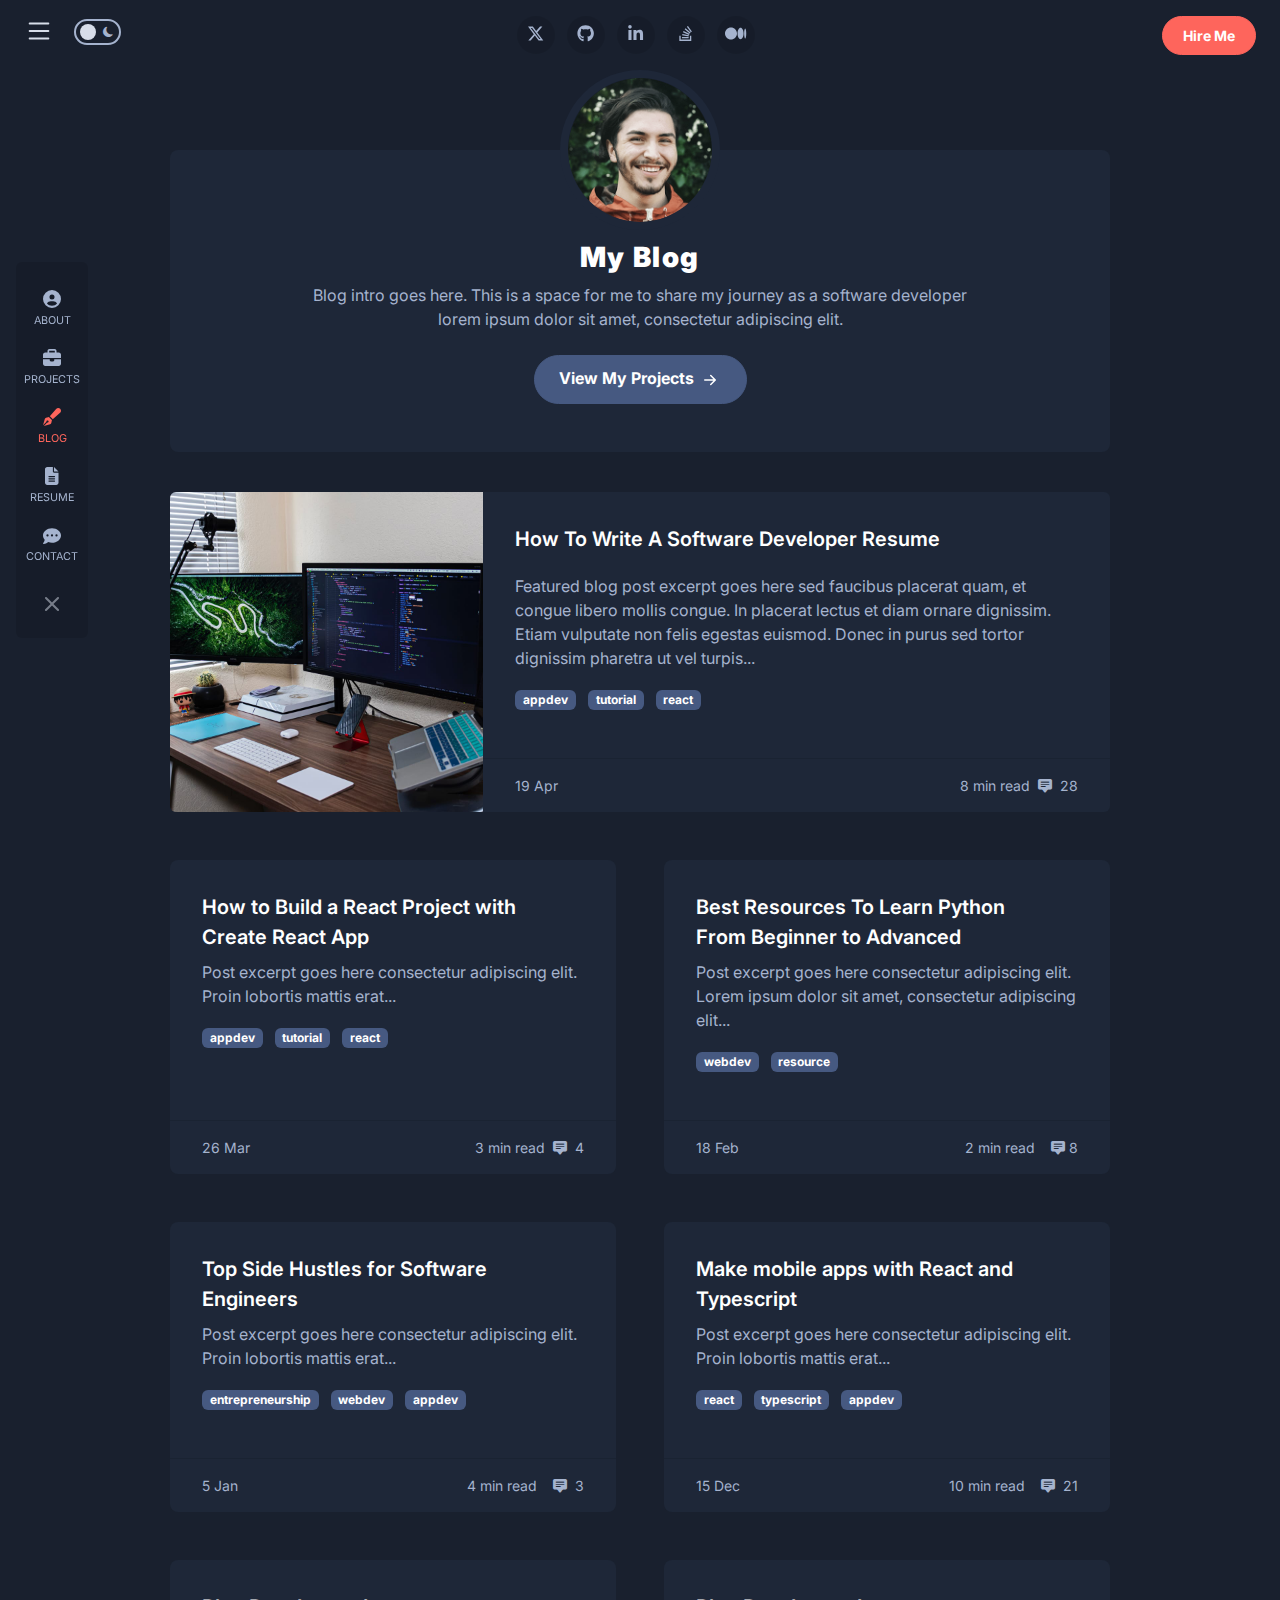
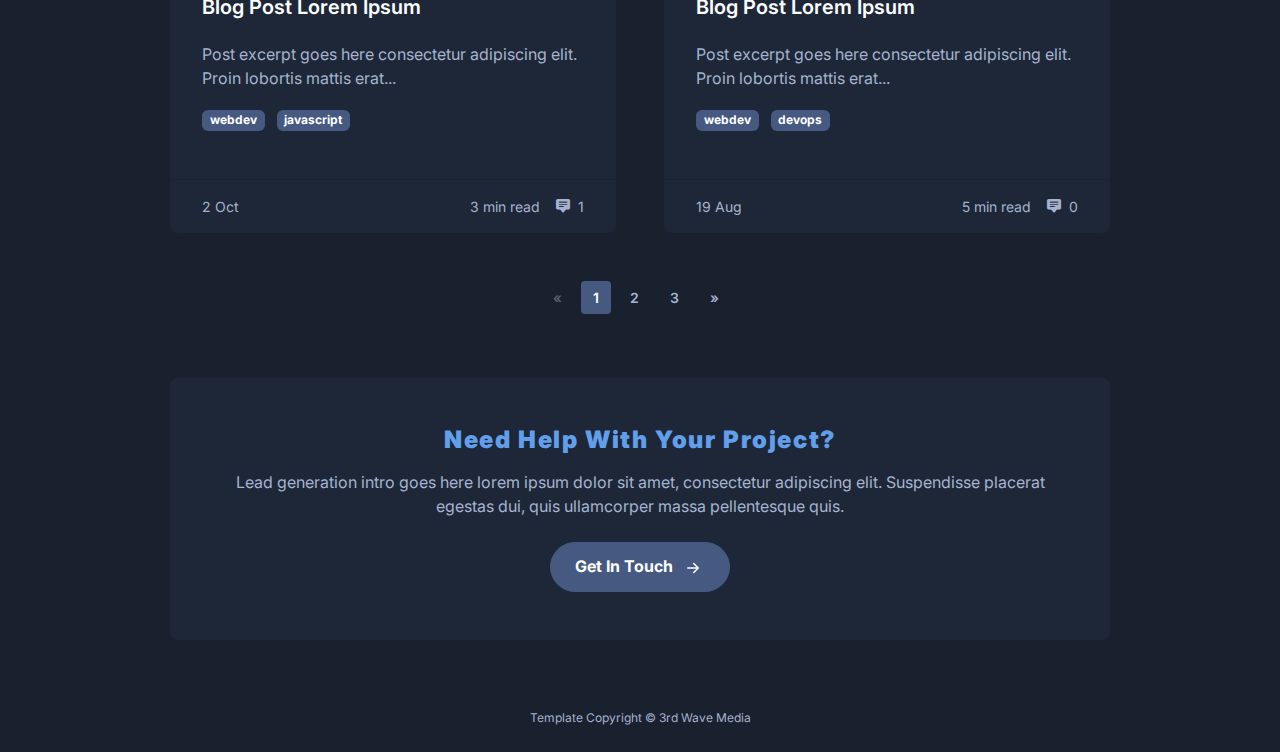
==== blog-home.html @ ab1e01c0 "design change" ====
<!DOCTYPE html>
<html lang="en"> 
<head>
	<title>Profolio - Bootstrap 5 Personal Portfolio &amp; Resume Template For Developers</title>
	
	<!-- Meta -->
	<meta charset="utf-8">
	<meta http-equiv="X-UA-Compatible" content="IE=edge">
	<meta name="viewport" content="width=device-width, initial-scale=1.0">
	<meta name="description" content="Profolio Bootstrap 5 Template">
	<meta name="author" content="Xiaoying Riley at 3rd Wave Media">    
	<link rel="shortcut icon" href="favicons/.-2476-favicon.ico"> 
	
	<!-- Google Fonts -->
	
	<link rel="preconnect" href="https://fonts.googleapis.com"><link rel="preconnect" href="https://fonts.gstatic.com" crossorigin>
	<link href="https://fonts.googleapis.com/css2?family=Inter:wght@300;400;500;600;700;800;900&amp;display=swap" rel="stylesheet">
	
	<!-- Bootstrpa Icons -->
	<link rel="stylesheet" href="https://cdn.jsdelivr.net/npm/bootstrap-icons@1.10.3/font/bootstrap-icons.css">
	
	<!-- FontAwesome JS -->
    <script defer src="js/js-all.js"></script>

	<!-- Theme CSS -->  
	<link id="theme-style" rel="stylesheet" href="css/css-theme-1.css">

</head> 


<body>
	
	<div class="container-fluid">

	
			<div class="side-panel position-relative">
				 
				<nav class="navbar">
			        <div aria-labelledby="offcanvasNavbarLabel" class="offcanvas offcanvas-start show d-flex" id="offcanvasNavbar" data-bs-scroll="true" data-bs-backdrop="false" tabindex="-1">
			            <div class="offcanvas-body d-flex align-items-center ">
			                <ul class="main-nav navbar-nav text-center">
				                
								<li class="nav-item">
									<a class="nav-link d-flex flex-column" href="index.html"><span class="icon-holder"><i class="fa-solid fa-circle-user"></i></span><span class="nav-text">About</span></a>
								</li>
								<li class="nav-item">
									<a class="nav-link d-flex flex-column" href="projects.html"><span class="icon-holder"><i class="fa-solid fa-briefcase"></i></span><span class="nav-text">Projects</span></a>
								</li>
								<li class="nav-item">
									<a class="nav-link active d-flex flex-column" href="blog-home.html"><span class="icon-holder"><i class="fa-solid fa-pen-fancy"></i></span><span class="nav-text">Blog</span></a>
								</li>
								<li class="nav-item">
									<a class="nav-link d-flex flex-column" href="resume.html"><span class="icon-holder"><i class="fa-solid fa-file-lines"></i></span><span class="nav-text">Resume</span></a>
								</li>
								<li class="nav-item">
									<a class="nav-link d-flex flex-column" href="contact.html"><span class="icon-holder"><i class="fa-solid fa-comment-dots"></i></span><span class="nav-text">Contact</span></a>
								</li>
								<li class="nav-item nav-item-close">
				                    <button aria-label="Close" class="btn-close" data-bs-dismiss="offcanvas" type="button"><i class="bi bi-x"></i></button>
				                </li>
							</ul>
			            </div>
			        </div>
				  
				</nav>
			</div><!--//side-panel-->
			
			<div class="main-content-wrapper">
				<div class="container-fluid">
					<div class="top-bar text-center position-relative">
						<div class="top-bar-inner">
							
							<a class="menu-toggler" data-bs-toggle="offcanvas" href="#offcanvasNavbar" role="button" aria-controls="offcanvasNavbar">
								 <svg xmlns="http://www.w3.org/2000/svg" width="30" height="30" fill="currentColor" class="bi bi-list" viewbox="0 0 16 16">
								  <path fill-rule="evenodd" d="M2.5 12a.5.5 0 0 1 .5-.5h10a.5.5 0 0 1 0 1H3a.5.5 0 0 1-.5-.5zm0-4a.5.5 0 0 1 .5-.5h10a.5.5 0 0 1 0 1H3a.5.5 0 0 1-.5-.5zm0-4a.5.5 0 0 1 .5-.5h10a.5.5 0 0 1 0 1H3a.5.5 0 0 1-.5-.5z"></path>
								</svg>
					        </a>
					        
					        <div class="mode-toggle text-center">
							    
							    <input class="toggle" id="darkmode" type="checkbox">
							    <label class="toggle-btn mx-auto mb-0" for="darkmode">
							        <span class="day-icon toggle-icon"> <i class="bi bi-sun-fill"></i></span>
							        <span class="night-icon toggle-icon"><i class="bi bi-moon-fill"></i></span>
							        
							    </label>
							    
							</div><!--//mode-toggle-->
							
							<a class="btn btn-primary top-bar-cta" href="contact.html">Hire Me</a>
					
							<ul class="social-list list-inline mx-auto d-none d-lg-block">
								<li class="list-inline-item me-0 me-md-1 me-lg-2"><a href="#"><i class="fa-brands fa-x-twitter fa-fw"></i></a></li>
								<li class="list-inline-item me-0 me-md-1 me-lg-2"><a href="#"><i class="fa-brands fa-github fa-fw"></i></a></li>
								
								<li class="list-inline-item me-0 me-md-1 me-lg-2"><a href="#"><i class="fa-brands fa-linkedin-in fa-fw"></i></a></li>
								
								<li class="list-inline-item me-0 me-md-1 me-lg-2"><a href="#"><i class="fa-brands fa-stack-overflow fa-fw"></i></a></li>
								<li class="list-inline-item me-0 me-md-1 me-lg-2"><a href="#"><i class="fa-brands fa-medium fa-fw"></i></a></li>
							</ul><!--//social-list-->
							
						</div><!--//top-bar-inner-->
						
					</div><!--//top-bar-->
					
					<section class="page-intro-section section has-profile-image mx-auto">
					
						<div class="profile-holder text-center">
							<img class="profile-pic rounded-circle" src="images/images-profile.png" alt="image">
						</div><!--//profile-holder-->
						<div class="intro-holder">
							<h2 class="intro-name text-center">My Blog</h2>
							<div class="profile-intro text-md-center  limit-max-width mx-auto">
							    <p>Blog intro goes here. This is a space for me to share my journey as a software developer lorem ipsum dolor sit amet, consectetur adipiscing elit.</p>
							</div>
							<div class="section-cta text-center mt-4">
								<a class="btn btn-secondary theme-btn-cta" href="projects.html">View My Projects<svg xmlns="http://www.w3.org/2000/svg" width="24" height="24" fill="currentColor" class="bi bi-arrow-right-short" viewbox="0 0 16 16">
	  <path fill-rule="evenodd" d="M4 8a.5.5 0 0 1 .5-.5h5.793L8.146 5.354a.5.5 0 1 1 .708-.708l3 3a.5.5 0 0 1 0 .708l-3 3a.5.5 0 0 1-.708-.708L10.293 8.5H4.5A.5.5 0 0 1 4 8z"></path>
	</svg></a>
							</div><!--//section-cta-->
						</div><!--//intro-holder-->
						
					</section><!--//page-intro-section-->
					
					<div class="blog-list-wrapper mx-auto">
						<div class="featured-blog-posts-wrapper text-center mb-5">
							<div class="featured-post-item post-item rounded row g-0 mx-auto">
								
								<div class="post-item-image col-12 col-md-3 col-lg-4 rounded-start-2">	
								</div><!--//post-item-image-->
								
								<div class="post-item-body col-12 col-md-9 col-lg-8 text-start">
									<div class="content-holder-inner">
										<h3 class="post-title d-flex justify-content-between align-items-top"><span>How To Write A Software Developer Resume</span><span class="title-icon-holder"><i class="bi bi-arrow-right-short"></i></span></h3>
										<p class="post-intro mb-0">Featured blog post excerpt goes here sed faucibus placerat quam, et congue libero mollis congue. In placerat lectus et diam ornare dignissim. Etiam vulputate non felis egestas euismod. Donec in purus sed tortor dignissim pharetra ut vel turpis...</p>
										<div class="post-tags my-3">
											<ul class="list-inline">
												<li class="list-inline-item"><span class="badge tag-badge">appdev</span></li>
												<li class="list-inline-item"><span class="badge tag-badge">tutorial</span></li>
												<li class="list-inline-item"><span class="badge tag-badge">react</span></li>
											</ul>
										</div><!--//post-tags-->
									</div><!--//content-holder-inner-->
									<div class="post-item-footer">
										<div class="post-meta d-flex justify-content-between">    
				                            <div class="meta-single d-flex">19 Apr</div>       
				                            <ul class="meta-list list-inline d-flex mb-0">                                       
				                                <li class="list-inline-item post-time me-2">8 min read</li>
				                                <li class="list-inline-item  post-comments-count">
				                                   <i class="bi bi-chat-square-text-fill me-2"></i>28
				                                </li>
				                            </ul><!--//meta-list-->               	
				                        </div><!--post-meta-->
									</div><!--//post-item-inner-footer-->
									
								</div><!--//post-item-body-->
								
								<a class="link-mask" href="blog-post.html"></a>
								
							</div><!--//featured-blog-post-->
						</div>
						<div class="row g-5 justify-content-center">
				            <div class="post-item col-12 col-md-6 col-lg-6">
					            <div class="post-item-inner d-flex flex-column">
									<div class="post-item-body">
										
									    <h3 class="post-title d-flex justify-content-between align-items-top"><span>How to Build a React Project with Create React App</span><span class="title-icon-holder"><i class="bi bi-arrow-right-short"></i></span></h3>
									    <p class="post-intro mb-0">Post excerpt goes here consectetur adipiscing elit. Proin lobortis mattis erat...</p>
									    <div class="post-tags my-3">
											<ul class="list-inline">
												<li class="list-inline-item"><span class="badge tag-badge">appdev</span></li>
												<li class="list-inline-item"><span class="badge tag-badge">tutorial</span></li>
												<li class="list-inline-item"><span class="badge tag-badge">react</span></li>
											</ul>
										</div><!--//post-tags-->
									</div><!--//post-item-body-->
									
									<div class="post-item-footer mt-auto">
										<div class="meta d-flex justify-content-between">    
				                           <div class="meta-single d-flex">26 Mar</div>       
				                           <ul class="meta-list list-inline d-flex mb-0">                                       
				                               <li class="list-inline-item post-time me-2">3 min read</li>

				                               <li class="list-inline-item  post-comments-count">
				                                   <i class="bi bi-chat-square-text-fill me-2"></i>4
				                               </li>
				                           </ul><!--//meta-list-->               	
				                       </div><!--meta-->
									</div>
									<a class="link-mask" href="blog-post.html"></a>
								</div><!--//post-item-inner-->
				            </div><!--//post-item-->
				            
				            <div class="post-item col-12 col-md-6 col-lg-6">
					            <div class="post-item-inner">
									<div class="post-item-body">
									     <h3 class="post-title d-flex justify-content-between align-items-top"><span>Best Resources To Learn Python From Beginner to Advanced</span><span class="title-icon-holder"><i class="bi bi-arrow-right-short"></i></span></h3>

									    <p class="post-intro mb-0">Post excerpt goes here consectetur adipiscing elit. Lorem ipsum dolor sit amet, consectetur adipiscing elit...</p>
									    <div class="post-tags my-3">
											<ul class="list-inline">
												<li class="list-inline-item"><span class="badge tag-badge">webdev</span></li>
												<li class="list-inline-item"><span class="badge tag-badge">resource</span></li>
											</ul>
										</div><!--//post-tags-->
									</div><!--//post-item-body-->
									
									<div class="post-item-footer">
										<div class="meta d-flex justify-content-between">    
				                           <div class="meta-single d-flex">18 Feb</div>       
				                           <ul class="meta-list list-inline d-flex mb-0">                                       
				                               <li class="list-inline-item post-time me-3">2 min read</li>

				                               <li class="list-inline-item  post-comments-count">
				                                   <i class="bi bi-chat-square-text-fill me-1"></i>8
				                               </li>
				                           </ul><!--//meta-list-->               	
				                       </div><!--meta-->
									</div>
									<a class="link-mask" href="blog-post.html"></a>
								</div><!--//post-item-inner-->
				            </div><!--//post-item-->
							
							<div class="post-item col-12 col-md-6 col-lg-6">
					            <div class="post-item-inner d-flex flex-column">
									<div class="post-item-body">
										
									    <h3 class="post-title d-flex justify-content-between align-items-top"><span>Top Side Hustles for Software Engineers</span><span class="title-icon-holder"><i class="bi bi-arrow-right-short"></i></span></h3>
									    <p class="post-intro mb-0">Post excerpt goes here consectetur adipiscing elit. Proin lobortis mattis erat...</p>
									    <div class="post-tags my-3">
											<ul class="list-inline">
												<li class="list-inline-item"><span class="badge tag-badge">entrepreneurship</span></li>
												<li class="list-inline-item"><span class="badge tag-badge">webdev</span></li>
												<li class="list-inline-item"><span class="badge tag-badge">appdev</span></li>
											</ul>
										</div><!--//post-tags-->
									</div><!--//post-item-body-->
									
									<div class="post-item-footer mt-auto">
										<div class="meta d-flex justify-content-between">    
				                           <div class="meta-single d-flex">5 Jan</div>       
				                           <ul class="meta-list list-inline d-flex mb-0">                                       
				                               <li class="list-inline-item post-time me-3">4 min read</li>

				                               <li class="list-inline-item  post-comments-count">
				                                   <i class="bi bi-chat-square-text-fill me-2"></i>3
				                               </li>
				                           </ul><!--//meta-list-->               	
				                       </div><!--meta-->
									</div>
									<a class="link-mask" href="blog-post.html"></a>
								</div><!--//post-item-inner-->
				            </div><!--//post-item-->
				            
				            <div class="post-item col-12 col-md-6 col-lg-6">
					            <div class="post-item-inner d-flex flex-column">
									<div class="post-item-body">
										
									    <h3 class="post-title d-flex justify-content-between align-items-top"><span>Make mobile apps with React and Typescript</span><span class="title-icon-holder"><i class="bi bi-arrow-right-short"></i></span></h3>
									    <p class="post-intro mb-0">Post excerpt goes here consectetur adipiscing elit. Proin lobortis mattis erat...</p>
									    <div class="post-tags my-3">
											<ul class="list-inline">
												<li class="list-inline-item"><span class="badge tag-badge">react</span></li>
												<li class="list-inline-item"><span class="badge tag-badge">typescript</span></li>
												<li class="list-inline-item"><span class="badge tag-badge">appdev</span></li>
											</ul>
										</div><!--//post-tags-->
									</div><!--//post-item-body-->
									
									<div class="post-item-footer mt-auto">
										<div class="meta d-flex justify-content-between">    
				                           <div class="meta-single d-flex">15 Dec</div>       
				                           <ul class="meta-list list-inline d-flex mb-0">                                       
				                               <li class="list-inline-item post-time me-3">10 min read</li>

				                               <li class="list-inline-item  post-comments-count">
				                                   <i class="bi bi-chat-square-text-fill me-2"></i>21
				                               </li>
				                           </ul><!--//meta-list-->               	
				                       </div><!--meta-->
									</div>
									<a class="link-mask" href="blog-post.html"></a>
								</div><!--//post-item-inner-->
				            </div><!--//post-item-->
				            
				            <div class="post-item col-12 col-md-6 col-lg-6">
					            <div class="post-item-inner d-flex flex-column">
									<div class="post-item-body">
										
									    <h3 class="post-title d-flex justify-content-between align-items-top"><span>Blog Post Lorem Ipsum</span><span class="title-icon-holder"><i class="bi bi-arrow-right-short"></i></span></h3>
									    <p class="post-intro mb-0">Post excerpt goes here consectetur adipiscing elit. Proin lobortis mattis erat...</p>
									    <div class="post-tags my-3">
											<ul class="list-inline">
												<li class="list-inline-item"><span class="badge tag-badge">webdev</span></li>
												<li class="list-inline-item"><span class="badge tag-badge">javascript</span></li>
												
											</ul>
										</div><!--//post-tags-->
									</div><!--//post-item-body-->
									
									<div class="post-item-footer mt-auto">
										<div class="meta d-flex justify-content-between">    
				                           <div class="meta-single d-flex">2 Oct</div>       
				                           <ul class="meta-list list-inline d-flex mb-0">                                       
				                               <li class="list-inline-item post-time me-3">3 min read</li>

				                               <li class="list-inline-item  post-comments-count">
				                                   <i class="bi bi-chat-square-text-fill me-2"></i>1
				                               </li>
				                           </ul><!--//meta-list-->               	
				                       </div><!--meta-->
									</div>
									<a class="link-mask" href="blog-post.html"></a>
								</div><!--//post-item-inner-->
				            </div><!--//post-item-->
				            
				            <div class="post-item col-12 col-md-6 col-lg-6">
					            <div class="post-item-inner d-flex flex-column">
									<div class="post-item-body">
										
									    <h3 class="post-title d-flex justify-content-between align-items-top"><span>Blog Post Lorem Ipsum</span><span class="title-icon-holder"><i class="bi bi-arrow-right-short"></i></span></h3>
									    <p class="post-intro mb-0">Post excerpt goes here consectetur adipiscing elit. Proin lobortis mattis erat...</p>
									    <div class="post-tags my-3">
											<ul class="list-inline">
												<li class="list-inline-item"><span class="badge tag-badge">webdev</span></li>
												<li class="list-inline-item"><span class="badge tag-badge">devops</span></li>
												
											</ul>
										</div><!--//post-tags-->
									</div><!--//post-item-body-->
									
									<div class="post-item-footer mt-auto">
										<div class="meta d-flex justify-content-between">    
				                           <div class="meta-single d-flex">19 Aug</div>       
				                           <ul class="meta-list list-inline d-flex mb-0">                                       
				                               <li class="list-inline-item post-time me-3">5 min read</li>

				                               <li class="list-inline-item  post-comments-count">
				                                   <i class="bi bi-chat-square-text-fill me-2"></i>0
				                               </li>
				                           </ul><!--//meta-list-->               	
				                       </div><!--meta-->
									</div>
									<a class="link-mask" href="blog-post.html"></a>
								</div><!--//post-item-inner-->
				            </div><!--//post-item-->
						</div><!--//row-->
						
			
						<nav class="theme-pagination-nav py-5">
							<ul class="pagination justify-content-center">
						
								<li class="page-item disabled">
		                            <a class="page-link" href="#">
		                                <span aria-hidden="true">&laquo;</span>
		                                <span class="sr-only">Previous</span>
		                            </a>
		                        </li>
								<li class="page-item"><a class="page-link active" aria-current="page" href="#">1</a></li>
								<li class="page-item"><a class="page-link" href="#">2</a></li>
								<li class="page-item"><a class="page-link" href="#">3</a></li>
								<li class="page-item">
		                            <a class="page-link" href="#">
		                                <span aria-hidden="true">&raquo;</span>
		                                <span class="sr-only">Next</span>
		                            </a>
		                        </li>
							</ul>
						</nav><!--//theme-pagination-nav-->
						
						
					</div><!--//blog-list-wrapper-->
					
					<section class="leadgen-section section mx-auto">
	   
		                   <h3 class="section-heading text-start text-md-center text-highlight mb-3"> Need Help With Your Project?</h3>
		                   <div class="intro text-md-center">Lead generation intro goes here lorem ipsum dolor sit amet, consectetur adipiscing elit. Suspendisse placerat egestas dui, quis ullamcorper massa pellentesque quis. </div>
		                    <div class="text-center mt-4">
									    <a class="btn btn-secondary" href="contact.html">Get In Touch <svg xmlns="http://www.w3.org/2000/svg" width="24" height="24" fill="currentColor" class="bi bi-arrow-right-short" viewbox="0 0 16 16">
	  <path fill-rule="evenodd" d="M4 8a.5.5 0 0 1 .5-.5h5.793L8.146 5.354a.5.5 0 1 1 .708-.708l3 3a.5.5 0 0 1 0 .708l-3 3a.5.5 0 0 1-.708-.708L10.293 8.5H4.5A.5.5 0 0 1 4 8z"></path>
	</svg></a>
							</div>
	                    
                   </section><!--//leadgen-section-->
						

					
				</div>
			</div><!--//main-content-wrapper-->

		</div><!--//row-->
	
	<!--//container-->
	
	<footer class="footer text-center py-4">
		<small class="copyright">Template Copyright &copy; <a href="themes.3rdwavemedia.html" target="_blank">3rd Wave Media</a></small>
	</footer>
	
	<!-- *****CONFIGURE STYLE (REMOVE ON YOUR PRODUCTION SITE)****** -->  
	<div id="config-panel" class="config-panel config-panel-hide d-none d-lg-block">
		<div class="panel-inner">
			<a id="config-trigger" class="config-trigger text-center" href="#"><i class="fas fa-cog mx-auto" data-fa-transform="down-6"></i></a>
			<h5 class="panel-title">Color Switcher</h5>
			<ul id="color-options" class="list-inline mb-0">
				<li class="theme-1 active list-inline-item"><a data-style="assets/css/theme-1.css" href="#"></a></li>
				<li class="theme-2  list-inline-item"><a data-style="assets/css/theme-2.css" href="#"></a></li>
				<li class="theme-3  list-inline-item"><a data-style="assets/css/theme-3.css" href="#"></a></li>
				<li class="theme-4  list-inline-item"><a data-style="assets/css/theme-4.css" href="#"></a></li>
				<li class="theme-5  list-inline-item"><a data-style="assets/css/theme-5.css" href="#"></a></li>
				<li class="theme-6  list-inline-item"><a data-style="assets/css/theme-6.css" href="#"></a></li>
				<li class="theme-7  list-inline-item"><a data-style="assets/css/theme-7.css" href="#"></a></li>
				<li class="theme-8  list-inline-item"><a data-style="assets/css/theme-8.css" href="#"></a></li>
			</ul>
			<a id="config-close" class="close" href="#"><i class="fa fa-times-circle"></i></a>
		</div><!--//panel-inner-->
	</div><!--//configure-panel-->

	<!-- Javascript -->
	<script src="js/plugins-popper.min.js"></script> 
	<script src="js/js-bootstrap.min.js"></script>
	
	<!-- Dark/Light Mode Toggle  -->
	<script src="js/plugins-js-cookie.min.js"></script>
	<script src="js/js-mode-toggle.js"></script>   
	
	<!-- Style Switcher (REMOVE ON YOUR PRODUCTION SITE) -->
	<script src="js/demo-style-switcher.js"></script>
	

</body></html>
---- css/css-theme-1.css ----
@charset "UTF-8";
/*************************** Theme Colours****************************/
/*************************** Variables Section. *****************************/
/* Override BS5 sass color */
/*************************** Import Bootstrap  *****************************/
/*!
 * Bootstrap  v5.3.3 (https://getbootstrap.com/)
 * Copyright 2011-2024 The Bootstrap Authors
 * Licensed under MIT (https://github.com/twbs/bootstrap/blob/main/LICENSE)
 */
:root,
[data-bs-theme=light] {
  --bs-blue: #0d6efd;
  --bs-indigo: #6610f2;
  --bs-purple: #6f42c1;
  --bs-pink: #d63384;
  --bs-red: #dc3545;
  --bs-orange: #fd7e14;
  --bs-yellow: #ffc107;
  --bs-green: #198754;
  --bs-teal: #20c997;
  --bs-cyan: #0dcaf0;
  --bs-black: #000;
  --bs-white: #fff;
  --bs-gray: #6c757d;
  --bs-gray-dark: #343a40;
  --bs-gray-100: #f8f9fa;
  --bs-gray-200: #e9ecef;
  --bs-gray-300: #dee2e6;
  --bs-gray-400: #ced4da;
  --bs-gray-500: #adb5bd;
  --bs-gray-600: #6c757d;
  --bs-gray-700: #495057;
  --bs-gray-800: #343a40;
  --bs-gray-900: #212529;
  --bs-primary: #fe655c;
  --bs-secondary: #4f6591;
  --bs-success: #198754;
  --bs-info: #0dcaf0;
  --bs-warning: #ffc107;
  --bs-danger: #dc3545;
  --bs-light: #f8f9fa;
  --bs-dark: #212529;
  --bs-primary-rgb: 254, 101, 92;
  --bs-secondary-rgb: 79, 101, 145;
  --bs-success-rgb: 25, 135, 84;
  --bs-info-rgb: 13, 202, 240;
  --bs-warning-rgb: 255, 193, 7;
  --bs-danger-rgb: 220, 53, 69;
  --bs-light-rgb: 248, 249, 250;
  --bs-dark-rgb: 33, 37, 41;
  --bs-primary-text-emphasis: #662825;
  --bs-secondary-text-emphasis: #20283a;
  --bs-success-text-emphasis: #0a3622;
  --bs-info-text-emphasis: #055160;
  --bs-warning-text-emphasis: #664d03;
  --bs-danger-text-emphasis: #58151c;
  --bs-light-text-emphasis: #495057;
  --bs-dark-text-emphasis: #495057;
  --bs-primary-bg-subtle: #ffe0de;
  --bs-secondary-bg-subtle: #dce0e9;
  --bs-success-bg-subtle: #d1e7dd;
  --bs-info-bg-subtle: #cff4fc;
  --bs-warning-bg-subtle: #fff3cd;
  --bs-danger-bg-subtle: #f8d7da;
  --bs-light-bg-subtle: #fcfcfd;
  --bs-dark-bg-subtle: #ced4da;
  --bs-primary-border-subtle: #ffc1be;
  --bs-secondary-border-subtle: #b9c1d3;
  --bs-success-border-subtle: #a3cfbb;
  --bs-info-border-subtle: #9eeaf9;
  --bs-warning-border-subtle: #ffe69c;
  --bs-danger-border-subtle: #f1aeb5;
  --bs-light-border-subtle: #e9ecef;
  --bs-dark-border-subtle: #adb5bd;
  --bs-white-rgb: 255, 255, 255;
  --bs-black-rgb: 0, 0, 0;
  --bs-font-sans-serif: system-ui, -apple-system, "Segoe UI", Roboto, "Helvetica Neue", "Noto Sans", "Liberation Sans", Arial, sans-serif, "Apple Color Emoji", "Segoe UI Emoji", "Segoe UI Symbol", "Noto Color Emoji";
  --bs-font-monospace: SFMono-Regular, Menlo, Monaco, Consolas, "Liberation Mono", "Courier New", monospace;
  --bs-gradient: linear-gradient(180deg, rgba(255, 255, 255, 0.15), rgba(255, 255, 255, 0));
  --bs-body-font-family: var(--bs-font-sans-serif);
  --bs-body-font-size: 1rem;
  --bs-body-font-weight: 400;
  --bs-body-line-height: 1.5;
  --bs-body-color: #212529;
  --bs-body-color-rgb: 33, 37, 41;
  --bs-body-bg: #fff;
  --bs-body-bg-rgb: 255, 255, 255;
  --bs-emphasis-color: #000;
  --bs-emphasis-color-rgb: 0, 0, 0;
  --bs-secondary-color: rgba(33, 37, 41, 0.75);
  --bs-secondary-color-rgb: 33, 37, 41;
  --bs-secondary-bg: #e9ecef;
  --bs-secondary-bg-rgb: 233, 236, 239;
  --bs-tertiary-color: rgba(33, 37, 41, 0.5);
  --bs-tertiary-color-rgb: 33, 37, 41;
  --bs-tertiary-bg: #f8f9fa;
  --bs-tertiary-bg-rgb: 248, 249, 250;
  --bs-heading-color: inherit;
  --bs-link-color: #fe655c;
  --bs-link-color-rgb: 254, 101, 92;
  --bs-link-decoration: underline;
  --bs-link-hover-color: #cb514a;
  --bs-link-hover-color-rgb: 203, 81, 74;
  --bs-code-color: #d63384;
  --bs-highlight-color: #212529;
  --bs-highlight-bg: #fff3cd;
  --bs-border-width: 1px;
  --bs-border-style: solid;
  --bs-border-color: #dee2e6;
  --bs-border-color-translucent: rgba(0, 0, 0, 0.175);
  --bs-border-radius: 0.375rem;
  --bs-border-radius-sm: 0.25rem;
  --bs-border-radius-lg: 0.5rem;
  --bs-border-radius-xl: 1rem;
  --bs-border-radius-xxl: 2rem;
  --bs-border-radius-2xl: var(--bs-border-radius-xxl);
  --bs-border-radius-pill: 50rem;
  --bs-box-shadow: 0 0.5rem 1rem rgba(0, 0, 0, 0.15);
  --bs-box-shadow-sm: 0 0.125rem 0.25rem rgba(0, 0, 0, 0.075);
  --bs-box-shadow-lg: 0 1rem 3rem rgba(0, 0, 0, 0.175);
  --bs-box-shadow-inset: inset 0 1px 2px rgba(0, 0, 0, 0.075);
  --bs-focus-ring-width: 0.25rem;
  --bs-focus-ring-opacity: 0.25;
  --bs-focus-ring-color: rgba(254, 101, 92, 0.25);
  --bs-form-valid-color: #198754;
  --bs-form-valid-border-color: #198754;
  --bs-form-invalid-color: #dc3545;
  --bs-form-invalid-border-color: #dc3545;
}

[data-bs-theme=dark] {
  color-scheme: dark;
  --bs-body-color: #dee2e6;
  --bs-body-color-rgb: 222, 226, 230;
  --bs-body-bg: #212529;
  --bs-body-bg-rgb: 33, 37, 41;
  --bs-emphasis-color: #fff;
  --bs-emphasis-color-rgb: 255, 255, 255;
  --bs-secondary-color: rgba(222, 226, 230, 0.75);
  --bs-secondary-color-rgb: 222, 226, 230;
  --bs-secondary-bg: #343a40;
  --bs-secondary-bg-rgb: 52, 58, 64;
  --bs-tertiary-color: rgba(222, 226, 230, 0.5);
  --bs-tertiary-color-rgb: 222, 226, 230;
  --bs-tertiary-bg: #2b3035;
  --bs-tertiary-bg-rgb: 43, 48, 53;
  --bs-primary-text-emphasis: #fea39d;
  --bs-secondary-text-emphasis: #95a3bd;
  --bs-success-text-emphasis: #75b798;
  --bs-info-text-emphasis: #6edff6;
  --bs-warning-text-emphasis: #ffda6a;
  --bs-danger-text-emphasis: #ea868f;
  --bs-light-text-emphasis: #f8f9fa;
  --bs-dark-text-emphasis: #dee2e6;
  --bs-primary-bg-subtle: #331412;
  --bs-secondary-bg-subtle: #10141d;
  --bs-success-bg-subtle: #051b11;
  --bs-info-bg-subtle: #032830;
  --bs-warning-bg-subtle: #332701;
  --bs-danger-bg-subtle: #2c0b0e;
  --bs-light-bg-subtle: #343a40;
  --bs-dark-bg-subtle: #1a1d20;
  --bs-primary-border-subtle: #983d37;
  --bs-secondary-border-subtle: #2f3d57;
  --bs-success-border-subtle: #0f5132;
  --bs-info-border-subtle: #087990;
  --bs-warning-border-subtle: #997404;
  --bs-danger-border-subtle: #842029;
  --bs-light-border-subtle: #495057;
  --bs-dark-border-subtle: #343a40;
  --bs-heading-color: inherit;
  --bs-link-color: #fea39d;
  --bs-link-hover-color: #feb5b1;
  --bs-link-color-rgb: 254, 163, 157;
  --bs-link-hover-color-rgb: 254, 181, 177;
  --bs-code-color: #e685b5;
  --bs-highlight-color: #dee2e6;
  --bs-highlight-bg: #664d03;
  --bs-border-color: #495057;
  --bs-border-color-translucent: rgba(255, 255, 255, 0.15);
  --bs-form-valid-color: #75b798;
  --bs-form-valid-border-color: #75b798;
  --bs-form-invalid-color: #ea868f;
  --bs-form-invalid-border-color: #ea868f;
}

*,
*::before,
*::after {
  box-sizing: border-box;
}

@media (prefers-reduced-motion: no-preference) {
  :root {
    scroll-behavior: smooth;
  }
}

body {
  margin: 0;
  font-family: var(--bs-body-font-family);
  font-size: var(--bs-body-font-size);
  font-weight: var(--bs-body-font-weight);
  line-height: var(--bs-body-line-height);
  color: var(--bs-body-color);
  text-align: var(--bs-body-text-align);
  background-color: var(--bs-body-bg);
  -webkit-text-size-adjust: 100%;
  -webkit-tap-highlight-color: rgba(0, 0, 0, 0);
}

hr {
  margin: 1rem 0;
  color: inherit;
  border: 0;
  border-top: var(--bs-border-width) solid;
  opacity: 0.25;
}

h6, .h6, h5, .h5, h4, .h4, h3, .h3, h2, .h2, h1, .h1 {
  margin-top: 0;
  margin-bottom: 0.5rem;
  font-weight: 500;
  line-height: 1.2;
  color: var(--bs-heading-color);
}

h1, .h1 {
  font-size: calc(1.375rem + 1.5vw);
}
@media (min-width: 1200px) {
  h1, .h1 {
    font-size: 2.5rem;
  }
}

h2, .h2 {
  font-size: calc(1.325rem + 0.9vw);
}
@media (min-width: 1200px) {
  h2, .h2 {
    font-size: 2rem;
  }
}

h3, .h3 {
  font-size: calc(1.3rem + 0.6vw);
}
@media (min-width: 1200px) {
  h3, .h3 {
    font-size: 1.75rem;
  }
}

h4, .h4 {
  font-size: calc(1.275rem + 0.3vw);
}
@media (min-width: 1200px) {
  h4, .h4 {
    font-size: 1.5rem;
  }
}

h5, .h5 {
  font-size: 1.25rem;
}

h6, .h6 {
  font-size: 1rem;
}

p {
  margin-top: 0;
  margin-bottom: 1rem;
}

abbr[title] {
  -webkit-text-decoration: underline dotted;
          text-decoration: underline dotted;
  cursor: help;
  -webkit-text-decoration-skip-ink: none;
          text-decoration-skip-ink: none;
}

address {
  margin-bottom: 1rem;
  font-style: normal;
  line-height: inherit;
}

ol,
ul {
  padding-left: 2rem;
}

ol,
ul,
dl {
  margin-top: 0;
  margin-bottom: 1rem;
}

ol ol,
ul ul,
ol ul,
ul ol {
  margin-bottom: 0;
}

dt {
  font-weight: 700;
}

dd {
  margin-bottom: 0.5rem;
  margin-left: 0;
}

blockquote {
  margin: 0 0 1rem;
}

b,
strong {
  font-weight: bolder;
}

small, .small {
  font-size: 0.875em;
}

mark, .mark {
  padding: 0.1875em;
  color: var(--bs-highlight-color);
  background-color: var(--bs-highlight-bg);
}

sub,
sup {
  position: relative;
  font-size: 0.75em;
  line-height: 0;
  vertical-align: baseline;
}

sub {
  bottom: -0.25em;
}

sup {
  top: -0.5em;
}

a {
  color: rgba(var(--bs-link-color-rgb), var(--bs-link-opacity, 1));
  text-decoration: underline;
}
a:hover {
  --bs-link-color-rgb: var(--bs-link-hover-color-rgb);
}

a:not([href]):not([class]), a:not([href]):not([class]):hover {
  color: inherit;
  text-decoration: none;
}

pre,
code,
kbd,
samp {
  font-family: var(--bs-font-monospace);
  font-size: 1em;
}

pre {
  display: block;
  margin-top: 0;
  margin-bottom: 1rem;
  overflow: auto;
  font-size: 0.875em;
}
pre code {
  font-size: inherit;
  color: inherit;
  word-break: normal;
}

code {
  font-size: 0.875em;
  color: var(--bs-code-color);
  word-wrap: break-word;
}
a > code {
  color: inherit;
}

kbd {
  padding: 0.1875rem 0.375rem;
  font-size: 0.875em;
  color: var(--bs-body-bg);
  background-color: var(--bs-body-color);
  border-radius: 0.25rem;
}
kbd kbd {
  padding: 0;
  font-size: 1em;
}

figure {
  margin: 0 0 1rem;
}

img,
svg {
  vertical-align: middle;
}

table {
  caption-side: bottom;
  border-collapse: collapse;
}

caption {
  padding-top: 0.5rem;
  padding-bottom: 0.5rem;
  color: var(--bs-secondary-color);
  text-align: left;
}

th {
  text-align: inherit;
  text-align: -webkit-match-parent;
}

thead,
tbody,
tfoot,
tr,
td,
th {
  border-color: inherit;
  border-style: solid;
  border-width: 0;
}

label {
  display: inline-block;
}

button {
  border-radius: 0;
}

button:focus:not(:focus-visible) {
  outline: 0;
}

input,
button,
select,
optgroup,
textarea {
  margin: 0;
  font-family: inherit;
  font-size: inherit;
  line-height: inherit;
}

button,
select {
  text-transform: none;
}

[role=button] {
  cursor: pointer;
}

select {
  word-wrap: normal;
}
select:disabled {
  opacity: 1;
}

[list]:not([type=date]):not([type=datetime-local]):not([type=month]):not([type=week]):not([type=time])::-webkit-calendar-picker-indicator {
  display: none !important;
}

button,
[type=button],
[type=reset],
[type=submit] {
  -webkit-appearance: button;
}
button:not(:disabled),
[type=button]:not(:disabled),
[type=reset]:not(:disabled),
[type=submit]:not(:disabled) {
  cursor: pointer;
}

::-moz-focus-inner {
  padding: 0;
  border-style: none;
}

textarea {
  resize: vertical;
}

fieldset {
  min-width: 0;
  padding: 0;
  margin: 0;
  border: 0;
}

legend {
  float: left;
  width: 100%;
  padding: 0;
  margin-bottom: 0.5rem;
  font-size: calc(1.275rem + 0.3vw);
  line-height: inherit;
}
@media (min-width: 1200px) {
  legend {
    font-size: 1.5rem;
  }
}
legend + * {
  clear: left;
}

::-webkit-datetime-edit-fields-wrapper,
::-webkit-datetime-edit-text,
::-webkit-datetime-edit-minute,
::-webkit-datetime-edit-hour-field,
::-webkit-datetime-edit-day-field,
::-webkit-datetime-edit-month-field,
::-webkit-datetime-edit-year-field {
  padding: 0;
}

::-webkit-inner-spin-button {
  height: auto;
}

[type=search] {
  -webkit-appearance: textfield;
  outline-offset: -2px;
}

/* rtl:raw:
[type="tel"],
[type="url"],
[type="email"],
[type="number"] {
  direction: ltr;
}
*/
::-webkit-search-decoration {
  -webkit-appearance: none;
}

::-webkit-color-swatch-wrapper {
  padding: 0;
}

::-webkit-file-upload-button {
  font: inherit;
  -webkit-appearance: button;
}

::file-selector-button {
  font: inherit;
  -webkit-appearance: button;
}

output {
  display: inline-block;
}

iframe {
  border: 0;
}

summary {
  display: list-item;
  cursor: pointer;
}

progress {
  vertical-align: baseline;
}

[hidden] {
  display: none !important;
}

.lead {
  font-size: 1.25rem;
  font-weight: 300;
}

.display-1 {
  font-size: calc(1.625rem + 4.5vw);
  font-weight: 300;
  line-height: 1.2;
}
@media (min-width: 1200px) {
  .display-1 {
    font-size: 5rem;
  }
}

.display-2 {
  font-size: calc(1.575rem + 3.9vw);
  font-weight: 300;
  line-height: 1.2;
}
@media (min-width: 1200px) {
  .display-2 {
    font-size: 4.5rem;
  }
}

.display-3 {
  font-size: calc(1.525rem + 3.3vw);
  font-weight: 300;
  line-height: 1.2;
}
@media (min-width: 1200px) {
  .display-3 {
    font-size: 4rem;
  }
}

.display-4 {
  font-size: calc(1.475rem + 2.7vw);
  font-weight: 300;
  line-height: 1.2;
}
@media (min-width: 1200px) {
  .display-4 {
    font-size: 3.5rem;
  }
}

.display-5 {
  font-size: calc(1.425rem + 2.1vw);
  font-weight: 300;
  line-height: 1.2;
}
@media (min-width: 1200px) {
  .display-5 {
    font-size: 3rem;
  }
}

.display-6 {
  font-size: calc(1.375rem + 1.5vw);
  font-weight: 300;
  line-height: 1.2;
}
@media (min-width: 1200px) {
  .display-6 {
    font-size: 2.5rem;
  }
}

.list-unstyled {
  padding-left: 0;
  list-style: none;
}

.list-inline {
  padding-left: 0;
  list-style: none;
}

.list-inline-item {
  display: inline-block;
}
.list-inline-item:not(:last-child) {
  margin-right: 0.5rem;
}

.initialism {
  font-size: 0.875em;
  text-transform: uppercase;
}

.blockquote {
  margin-bottom: 1rem;
  font-size: 1.25rem;
}
.blockquote > :last-child {
  margin-bottom: 0;
}

.blockquote-footer {
  margin-top: -1rem;
  margin-bottom: 1rem;
  font-size: 0.875em;
  color: #6c757d;
}
.blockquote-footer::before {
  content: "— ";
}

.img-fluid {
  max-width: 100%;
  height: auto;
}

.img-thumbnail {
  padding: 0.25rem;
  background-color: var(--bs-body-bg);
  border: var(--bs-border-width) solid var(--bs-border-color);
  border-radius: var(--bs-border-radius);
  max-width: 100%;
  height: auto;
}

.figure {
  display: inline-block;
}

.figure-img {
  margin-bottom: 0.5rem;
  line-height: 1;
}

.figure-caption {
  font-size: 0.875em;
  color: var(--bs-secondary-color);
}

.container,
.container-fluid,
.container-xxl,
.container-xl,
.container-lg,
.container-md,
.container-sm {
  --bs-gutter-x: 1.5rem;
  --bs-gutter-y: 0;
  width: 100%;
  padding-right: calc(var(--bs-gutter-x) * 0.5);
  padding-left: calc(var(--bs-gutter-x) * 0.5);
  margin-right: auto;
  margin-left: auto;
}

@media (min-width: 576px) {
  .container-sm, .container {
    max-width: 540px;
  }
}
@media (min-width: 768px) {
  .container-md, .container-sm, .container {
    max-width: 720px;
  }
}
@media (min-width: 992px) {
  .container-lg, .container-md, .container-sm, .container {
    max-width: 960px;
  }
}
@media (min-width: 1200px) {
  .container-xl, .container-lg, .container-md, .container-sm, .container {
    max-width: 1140px;
  }
}
@media (min-width: 1400px) {
  .container-xxl, .container-xl, .container-lg, .container-md, .container-sm, .container {
    max-width: 1320px;
  }
}
:root {
  --bs-breakpoint-xs: 0;
  --bs-breakpoint-sm: 576px;
  --bs-breakpoint-md: 768px;
  --bs-breakpoint-lg: 992px;
  --bs-breakpoint-xl: 1200px;
  --bs-breakpoint-xxl: 1400px;
}

.row {
  --bs-gutter-x: 1.5rem;
  --bs-gutter-y: 0;
  display: flex;
  flex-wrap: wrap;
  margin-top: calc(-1 * var(--bs-gutter-y));
  margin-right: calc(-0.5 * var(--bs-gutter-x));
  margin-left: calc(-0.5 * var(--bs-gutter-x));
}
.row > * {
  flex-shrink: 0;
  width: 100%;
  max-width: 100%;
  padding-right: calc(var(--bs-gutter-x) * 0.5);
  padding-left: calc(var(--bs-gutter-x) * 0.5);
  margin-top: var(--bs-gutter-y);
}

.col {
  flex: 1 0 0%;
}

.row-cols-auto > * {
  flex: 0 0 auto;
  width: auto;
}

.row-cols-1 > * {
  flex: 0 0 auto;
  width: 100%;
}

.row-cols-2 > * {
  flex: 0 0 auto;
  width: 50%;
}

.row-cols-3 > * {
  flex: 0 0 auto;
  width: 33.33333333%;
}

.row-cols-4 > * {
  flex: 0 0 auto;
  width: 25%;
}

.row-cols-5 > * {
  flex: 0 0 auto;
  width: 20%;
}

.row-cols-6 > * {
  flex: 0 0 auto;
  width: 16.66666667%;
}

.col-auto {
  flex: 0 0 auto;
  width: auto;
}

.col-1 {
  flex: 0 0 auto;
  width: 8.33333333%;
}

.col-2 {
  flex: 0 0 auto;
  width: 16.66666667%;
}

.col-3 {
  flex: 0 0 auto;
  width: 25%;
}

.col-4 {
  flex: 0 0 auto;
  width: 33.33333333%;
}

.col-5 {
  flex: 0 0 auto;
  width: 41.66666667%;
}

.col-6 {
  flex: 0 0 auto;
  width: 50%;
}

.col-7 {
  flex: 0 0 auto;
  width: 58.33333333%;
}

.col-8 {
  flex: 0 0 auto;
  width: 66.66666667%;
}

.col-9 {
  flex: 0 0 auto;
  width: 75%;
}

.col-10 {
  flex: 0 0 auto;
  width: 83.33333333%;
}

.col-11 {
  flex: 0 0 auto;
  width: 91.66666667%;
}

.col-12 {
  flex: 0 0 auto;
  width: 100%;
}

.offset-1 {
  margin-left: 8.33333333%;
}

.offset-2 {
  margin-left: 16.66666667%;
}

.offset-3 {
  margin-left: 25%;
}

.offset-4 {
  margin-left: 33.33333333%;
}

.offset-5 {
  margin-left: 41.66666667%;
}

.offset-6 {
  margin-left: 50%;
}

.offset-7 {
  margin-left: 58.33333333%;
}

.offset-8 {
  margin-left: 66.66666667%;
}

.offset-9 {
  margin-left: 75%;
}

.offset-10 {
  margin-left: 83.33333333%;
}

.offset-11 {
  margin-left: 91.66666667%;
}

.g-0,
.gx-0 {
  --bs-gutter-x: 0;
}

.g-0,
.gy-0 {
  --bs-gutter-y: 0;
}

.g-1,
.gx-1 {
  --bs-gutter-x: 0.25rem;
}

.g-1,
.gy-1 {
  --bs-gutter-y: 0.25rem;
}

.g-2,
.gx-2 {
  --bs-gutter-x: 0.5rem;
}

.g-2,
.gy-2 {
  --bs-gutter-y: 0.5rem;
}

.g-3,
.gx-3 {
  --bs-gutter-x: 1rem;
}

.g-3,
.gy-3 {
  --bs-gutter-y: 1rem;
}

.g-4,
.gx-4 {
  --bs-gutter-x: 1.5rem;
}

.g-4,
.gy-4 {
  --bs-gutter-y: 1.5rem;
}

.g-5,
.gx-5 {
  --bs-gutter-x: 3rem;
}

.g-5,
.gy-5 {
  --bs-gutter-y: 3rem;
}

@media (min-width: 576px) {
  .col-sm {
    flex: 1 0 0%;
  }
  .row-cols-sm-auto > * {
    flex: 0 0 auto;
    width: auto;
  }
  .row-cols-sm-1 > * {
    flex: 0 0 auto;
    width: 100%;
  }
  .row-cols-sm-2 > * {
    flex: 0 0 auto;
    width: 50%;
  }
  .row-cols-sm-3 > * {
    flex: 0 0 auto;
    width: 33.33333333%;
  }
  .row-cols-sm-4 > * {
    flex: 0 0 auto;
    width: 25%;
  }
  .row-cols-sm-5 > * {
    flex: 0 0 auto;
    width: 20%;
  }
  .row-cols-sm-6 > * {
    flex: 0 0 auto;
    width: 16.66666667%;
  }
  .col-sm-auto {
    flex: 0 0 auto;
    width: auto;
  }
  .col-sm-1 {
    flex: 0 0 auto;
    width: 8.33333333%;
  }
  .col-sm-2 {
    flex: 0 0 auto;
    width: 16.66666667%;
  }
  .col-sm-3 {
    flex: 0 0 auto;
    width: 25%;
  }
  .col-sm-4 {
    flex: 0 0 auto;
    width: 33.33333333%;
  }
  .col-sm-5 {
    flex: 0 0 auto;
    width: 41.66666667%;
  }
  .col-sm-6 {
    flex: 0 0 auto;
    width: 50%;
  }
  .col-sm-7 {
    flex: 0 0 auto;
    width: 58.33333333%;
  }
  .col-sm-8 {
    flex: 0 0 auto;
    width: 66.66666667%;
  }
  .col-sm-9 {
    flex: 0 0 auto;
    width: 75%;
  }
  .col-sm-10 {
    flex: 0 0 auto;
    width: 83.33333333%;
  }
  .col-sm-11 {
    flex: 0 0 auto;
    width: 91.66666667%;
  }
  .col-sm-12 {
    flex: 0 0 auto;
    width: 100%;
  }
  .offset-sm-0 {
    margin-left: 0;
  }
  .offset-sm-1 {
    margin-left: 8.33333333%;
  }
  .offset-sm-2 {
    margin-left: 16.66666667%;
  }
  .offset-sm-3 {
    margin-left: 25%;
  }
  .offset-sm-4 {
    margin-left: 33.33333333%;
  }
  .offset-sm-5 {
    margin-left: 41.66666667%;
  }
  .offset-sm-6 {
    margin-left: 50%;
  }
  .offset-sm-7 {
    margin-left: 58.33333333%;
  }
  .offset-sm-8 {
    margin-left: 66.66666667%;
  }
  .offset-sm-9 {
    margin-left: 75%;
  }
  .offset-sm-10 {
    margin-left: 83.33333333%;
  }
  .offset-sm-11 {
    margin-left: 91.66666667%;
  }
  .g-sm-0,
  .gx-sm-0 {
    --bs-gutter-x: 0;
  }
  .g-sm-0,
  .gy-sm-0 {
    --bs-gutter-y: 0;
  }
  .g-sm-1,
  .gx-sm-1 {
    --bs-gutter-x: 0.25rem;
  }
  .g-sm-1,
  .gy-sm-1 {
    --bs-gutter-y: 0.25rem;
  }
  .g-sm-2,
  .gx-sm-2 {
    --bs-gutter-x: 0.5rem;
  }
  .g-sm-2,
  .gy-sm-2 {
    --bs-gutter-y: 0.5rem;
  }
  .g-sm-3,
  .gx-sm-3 {
    --bs-gutter-x: 1rem;
  }
  .g-sm-3,
  .gy-sm-3 {
    --bs-gutter-y: 1rem;
  }
  .g-sm-4,
  .gx-sm-4 {
    --bs-gutter-x: 1.5rem;
  }
  .g-sm-4,
  .gy-sm-4 {
    --bs-gutter-y: 1.5rem;
  }
  .g-sm-5,
  .gx-sm-5 {
    --bs-gutter-x: 3rem;
  }
  .g-sm-5,
  .gy-sm-5 {
    --bs-gutter-y: 3rem;
  }
}
@media (min-width: 768px) {
  .col-md {
    flex: 1 0 0%;
  }
  .row-cols-md-auto > * {
    flex: 0 0 auto;
    width: auto;
  }
  .row-cols-md-1 > * {
    flex: 0 0 auto;
    width: 100%;
  }
  .row-cols-md-2 > * {
    flex: 0 0 auto;
    width: 50%;
  }
  .row-cols-md-3 > * {
    flex: 0 0 auto;
    width: 33.33333333%;
  }
  .row-cols-md-4 > * {
    flex: 0 0 auto;
    width: 25%;
  }
  .row-cols-md-5 > * {
    flex: 0 0 auto;
    width: 20%;
  }
  .row-cols-md-6 > * {
    flex: 0 0 auto;
    width: 16.66666667%;
  }
  .col-md-auto {
    flex: 0 0 auto;
    width: auto;
  }
  .col-md-1 {
    flex: 0 0 auto;
    width: 8.33333333%;
  }
  .col-md-2 {
    flex: 0 0 auto;
    width: 16.66666667%;
  }
  .col-md-3 {
    flex: 0 0 auto;
    width: 25%;
  }
  .col-md-4 {
    flex: 0 0 auto;
    width: 33.33333333%;
  }
  .col-md-5 {
    flex: 0 0 auto;
    width: 41.66666667%;
  }
  .col-md-6 {
    flex: 0 0 auto;
    width: 50%;
  }
  .col-md-7 {
    flex: 0 0 auto;
    width: 58.33333333%;
  }
  .col-md-8 {
    flex: 0 0 auto;
    width: 66.66666667%;
  }
  .col-md-9 {
    flex: 0 0 auto;
    width: 75%;
  }
  .col-md-10 {
    flex: 0 0 auto;
    width: 83.33333333%;
  }
  .col-md-11 {
    flex: 0 0 auto;
    width: 91.66666667%;
  }
  .col-md-12 {
    flex: 0 0 auto;
    width: 100%;
  }
  .offset-md-0 {
    margin-left: 0;
  }
  .offset-md-1 {
    margin-left: 8.33333333%;
  }
  .offset-md-2 {
    margin-left: 16.66666667%;
  }
  .offset-md-3 {
    margin-left: 25%;
  }
  .offset-md-4 {
    margin-left: 33.33333333%;
  }
  .offset-md-5 {
    margin-left: 41.66666667%;
  }
  .offset-md-6 {
    margin-left: 50%;
  }
  .offset-md-7 {
    margin-left: 58.33333333%;
  }
  .offset-md-8 {
    margin-left: 66.66666667%;
  }
  .offset-md-9 {
    margin-left: 75%;
  }
  .offset-md-10 {
    margin-left: 83.33333333%;
  }
  .offset-md-11 {
    margin-left: 91.66666667%;
  }
  .g-md-0,
  .gx-md-0 {
    --bs-gutter-x: 0;
  }
  .g-md-0,
  .gy-md-0 {
    --bs-gutter-y: 0;
  }
  .g-md-1,
  .gx-md-1 {
    --bs-gutter-x: 0.25rem;
  }
  .g-md-1,
  .gy-md-1 {
    --bs-gutter-y: 0.25rem;
  }
  .g-md-2,
  .gx-md-2 {
    --bs-gutter-x: 0.5rem;
  }
  .g-md-2,
  .gy-md-2 {
    --bs-gutter-y: 0.5rem;
  }
  .g-md-3,
  .gx-md-3 {
    --bs-gutter-x: 1rem;
  }
  .g-md-3,
  .gy-md-3 {
    --bs-gutter-y: 1rem;
  }
  .g-md-4,
  .gx-md-4 {
    --bs-gutter-x: 1.5rem;
  }
  .g-md-4,
  .gy-md-4 {
    --bs-gutter-y: 1.5rem;
  }
  .g-md-5,
  .gx-md-5 {
    --bs-gutter-x: 3rem;
  }
  .g-md-5,
  .gy-md-5 {
    --bs-gutter-y: 3rem;
  }
}
@media (min-width: 992px) {
  .col-lg {
    flex: 1 0 0%;
  }
  .row-cols-lg-auto > * {
    flex: 0 0 auto;
    width: auto;
  }
  .row-cols-lg-1 > * {
    flex: 0 0 auto;
    width: 100%;
  }
  .row-cols-lg-2 > * {
    flex: 0 0 auto;
    width: 50%;
  }
  .row-cols-lg-3 > * {
    flex: 0 0 auto;
    width: 33.33333333%;
  }
  .row-cols-lg-4 > * {
    flex: 0 0 auto;
    width: 25%;
  }
  .row-cols-lg-5 > * {
    flex: 0 0 auto;
    width: 20%;
  }
  .row-cols-lg-6 > * {
    flex: 0 0 auto;
    width: 16.66666667%;
  }
  .col-lg-auto {
    flex: 0 0 auto;
    width: auto;
  }
  .col-lg-1 {
    flex: 0 0 auto;
    width: 8.33333333%;
  }
  .col-lg-2 {
    flex: 0 0 auto;
    width: 16.66666667%;
  }
  .col-lg-3 {
    flex: 0 0 auto;
    width: 25%;
  }
  .col-lg-4 {
    flex: 0 0 auto;
    width: 33.33333333%;
  }
  .col-lg-5 {
    flex: 0 0 auto;
    width: 41.66666667%;
  }
  .col-lg-6 {
    flex: 0 0 auto;
    width: 50%;
  }
  .col-lg-7 {
    flex: 0 0 auto;
    width: 58.33333333%;
  }
  .col-lg-8 {
    flex: 0 0 auto;
    width: 66.66666667%;
  }
  .col-lg-9 {
    flex: 0 0 auto;
    width: 75%;
  }
  .col-lg-10 {
    flex: 0 0 auto;
    width: 83.33333333%;
  }
  .col-lg-11 {
    flex: 0 0 auto;
    width: 91.66666667%;
  }
  .col-lg-12 {
    flex: 0 0 auto;
    width: 100%;
  }
  .offset-lg-0 {
    margin-left: 0;
  }
  .offset-lg-1 {
    margin-left: 8.33333333%;
  }
  .offset-lg-2 {
    margin-left: 16.66666667%;
  }
  .offset-lg-3 {
    margin-left: 25%;
  }
  .offset-lg-4 {
    margin-left: 33.33333333%;
  }
  .offset-lg-5 {
    margin-left: 41.66666667%;
  }
  .offset-lg-6 {
    margin-left: 50%;
  }
  .offset-lg-7 {
    margin-left: 58.33333333%;
  }
  .offset-lg-8 {
    margin-left: 66.66666667%;
  }
  .offset-lg-9 {
    margin-left: 75%;
  }
  .offset-lg-10 {
    margin-left: 83.33333333%;
  }
  .offset-lg-11 {
    margin-left: 91.66666667%;
  }
  .g-lg-0,
  .gx-lg-0 {
    --bs-gutter-x: 0;
  }
  .g-lg-0,
  .gy-lg-0 {
    --bs-gutter-y: 0;
  }
  .g-lg-1,
  .gx-lg-1 {
    --bs-gutter-x: 0.25rem;
  }
  .g-lg-1,
  .gy-lg-1 {
    --bs-gutter-y: 0.25rem;
  }
  .g-lg-2,
  .gx-lg-2 {
    --bs-gutter-x: 0.5rem;
  }
  .g-lg-2,
  .gy-lg-2 {
    --bs-gutter-y: 0.5rem;
  }
  .g-lg-3,
  .gx-lg-3 {
    --bs-gutter-x: 1rem;
  }
  .g-lg-3,
  .gy-lg-3 {
    --bs-gutter-y: 1rem;
  }
  .g-lg-4,
  .gx-lg-4 {
    --bs-gutter-x: 1.5rem;
  }
  .g-lg-4,
  .gy-lg-4 {
    --bs-gutter-y: 1.5rem;
  }
  .g-lg-5,
  .gx-lg-5 {
    --bs-gutter-x: 3rem;
  }
  .g-lg-5,
  .gy-lg-5 {
    --bs-gutter-y: 3rem;
  }
}
@media (min-width: 1200px) {
  .col-xl {
    flex: 1 0 0%;
  }
  .row-cols-xl-auto > * {
    flex: 0 0 auto;
    width: auto;
  }
  .row-cols-xl-1 > * {
    flex: 0 0 auto;
    width: 100%;
  }
  .row-cols-xl-2 > * {
    flex: 0 0 auto;
    width: 50%;
  }
  .row-cols-xl-3 > * {
    flex: 0 0 auto;
    width: 33.33333333%;
  }
  .row-cols-xl-4 > * {
    flex: 0 0 auto;
    width: 25%;
  }
  .row-cols-xl-5 > * {
    flex: 0 0 auto;
    width: 20%;
  }
  .row-cols-xl-6 > * {
    flex: 0 0 auto;
    width: 16.66666667%;
  }
  .col-xl-auto {
    flex: 0 0 auto;
    width: auto;
  }
  .col-xl-1 {
    flex: 0 0 auto;
    width: 8.33333333%;
  }
  .col-xl-2 {
    flex: 0 0 auto;
    width: 16.66666667%;
  }
  .col-xl-3 {
    flex: 0 0 auto;
    width: 25%;
  }
  .col-xl-4 {
    flex: 0 0 auto;
    width: 33.33333333%;
  }
  .col-xl-5 {
    flex: 0 0 auto;
    width: 41.66666667%;
  }
  .col-xl-6 {
    flex: 0 0 auto;
    width: 50%;
  }
  .col-xl-7 {
    flex: 0 0 auto;
    width: 58.33333333%;
  }
  .col-xl-8 {
    flex: 0 0 auto;
    width: 66.66666667%;
  }
  .col-xl-9 {
    flex: 0 0 auto;
    width: 75%;
  }
  .col-xl-10 {
    flex: 0 0 auto;
    width: 83.33333333%;
  }
  .col-xl-11 {
    flex: 0 0 auto;
    width: 91.66666667%;
  }
  .col-xl-12 {
    flex: 0 0 auto;
    width: 100%;
  }
  .offset-xl-0 {
    margin-left: 0;
  }
  .offset-xl-1 {
    margin-left: 8.33333333%;
  }
  .offset-xl-2 {
    margin-left: 16.66666667%;
  }
  .offset-xl-3 {
    margin-left: 25%;
  }
  .offset-xl-4 {
    margin-left: 33.33333333%;
  }
  .offset-xl-5 {
    margin-left: 41.66666667%;
  }
  .offset-xl-6 {
    margin-left: 50%;
  }
  .offset-xl-7 {
    margin-left: 58.33333333%;
  }
  .offset-xl-8 {
    margin-left: 66.66666667%;
  }
  .offset-xl-9 {
    margin-left: 75%;
  }
  .offset-xl-10 {
    margin-left: 83.33333333%;
  }
  .offset-xl-11 {
    margin-left: 91.66666667%;
  }
  .g-xl-0,
  .gx-xl-0 {
    --bs-gutter-x: 0;
  }
  .g-xl-0,
  .gy-xl-0 {
    --bs-gutter-y: 0;
  }
  .g-xl-1,
  .gx-xl-1 {
    --bs-gutter-x: 0.25rem;
  }
  .g-xl-1,
  .gy-xl-1 {
    --bs-gutter-y: 0.25rem;
  }
  .g-xl-2,
  .gx-xl-2 {
    --bs-gutter-x: 0.5rem;
  }
  .g-xl-2,
  .gy-xl-2 {
    --bs-gutter-y: 0.5rem;
  }
  .g-xl-3,
  .gx-xl-3 {
    --bs-gutter-x: 1rem;
  }
  .g-xl-3,
  .gy-xl-3 {
    --bs-gutter-y: 1rem;
  }
  .g-xl-4,
  .gx-xl-4 {
    --bs-gutter-x: 1.5rem;
  }
  .g-xl-4,
  .gy-xl-4 {
    --bs-gutter-y: 1.5rem;
  }
  .g-xl-5,
  .gx-xl-5 {
    --bs-gutter-x: 3rem;
  }
  .g-xl-5,
  .gy-xl-5 {
    --bs-gutter-y: 3rem;
  }
}
@media (min-width: 1400px) {
  .col-xxl {
    flex: 1 0 0%;
  }
  .row-cols-xxl-auto > * {
    flex: 0 0 auto;
    width: auto;
  }
  .row-cols-xxl-1 > * {
    flex: 0 0 auto;
    width: 100%;
  }
  .row-cols-xxl-2 > * {
    flex: 0 0 auto;
    width: 50%;
  }
  .row-cols-xxl-3 > * {
    flex: 0 0 auto;
    width: 33.33333333%;
  }
  .row-cols-xxl-4 > * {
    flex: 0 0 auto;
    width: 25%;
  }
  .row-cols-xxl-5 > * {
    flex: 0 0 auto;
    width: 20%;
  }
  .row-cols-xxl-6 > * {
    flex: 0 0 auto;
    width: 16.66666667%;
  }
  .col-xxl-auto {
    flex: 0 0 auto;
    width: auto;
  }
  .col-xxl-1 {
    flex: 0 0 auto;
    width: 8.33333333%;
  }
  .col-xxl-2 {
    flex: 0 0 auto;
    width: 16.66666667%;
  }
  .col-xxl-3 {
    flex: 0 0 auto;
    width: 25%;
  }
  .col-xxl-4 {
    flex: 0 0 auto;
    width: 33.33333333%;
  }
  .col-xxl-5 {
    flex: 0 0 auto;
    width: 41.66666667%;
  }
  .col-xxl-6 {
    flex: 0 0 auto;
    width: 50%;
  }
  .col-xxl-7 {
    flex: 0 0 auto;
    width: 58.33333333%;
  }
  .col-xxl-8 {
    flex: 0 0 auto;
    width: 66.66666667%;
  }
  .col-xxl-9 {
    flex: 0 0 auto;
    width: 75%;
  }
  .col-xxl-10 {
    flex: 0 0 auto;
    width: 83.33333333%;
  }
  .col-xxl-11 {
    flex: 0 0 auto;
    width: 91.66666667%;
  }
  .col-xxl-12 {
    flex: 0 0 auto;
    width: 100%;
  }
  .offset-xxl-0 {
    margin-left: 0;
  }
  .offset-xxl-1 {
    margin-left: 8.33333333%;
  }
  .offset-xxl-2 {
    margin-left: 16.66666667%;
  }
  .offset-xxl-3 {
    margin-left: 25%;
  }
  .offset-xxl-4 {
    margin-left: 33.33333333%;
  }
  .offset-xxl-5 {
    margin-left: 41.66666667%;
  }
  .offset-xxl-6 {
    margin-left: 50%;
  }
  .offset-xxl-7 {
    margin-left: 58.33333333%;
  }
  .offset-xxl-8 {
    margin-left: 66.66666667%;
  }
  .offset-xxl-9 {
    margin-left: 75%;
  }
  .offset-xxl-10 {
    margin-left: 83.33333333%;
  }
  .offset-xxl-11 {
    margin-left: 91.66666667%;
  }
  .g-xxl-0,
  .gx-xxl-0 {
    --bs-gutter-x: 0;
  }
  .g-xxl-0,
  .gy-xxl-0 {
    --bs-gutter-y: 0;
  }
  .g-xxl-1,
  .gx-xxl-1 {
    --bs-gutter-x: 0.25rem;
  }
  .g-xxl-1,
  .gy-xxl-1 {
    --bs-gutter-y: 0.25rem;
  }
  .g-xxl-2,
  .gx-xxl-2 {
    --bs-gutter-x: 0.5rem;
  }
  .g-xxl-2,
  .gy-xxl-2 {
    --bs-gutter-y: 0.5rem;
  }
  .g-xxl-3,
  .gx-xxl-3 {
    --bs-gutter-x: 1rem;
  }
  .g-xxl-3,
  .gy-xxl-3 {
    --bs-gutter-y: 1rem;
  }
  .g-xxl-4,
  .gx-xxl-4 {
    --bs-gutter-x: 1.5rem;
  }
  .g-xxl-4,
  .gy-xxl-4 {
    --bs-gutter-y: 1.5rem;
  }
  .g-xxl-5,
  .gx-xxl-5 {
    --bs-gutter-x: 3rem;
  }
  .g-xxl-5,
  .gy-xxl-5 {
    --bs-gutter-y: 3rem;
  }
}
.table {
  --bs-table-color-type: initial;
  --bs-table-bg-type: initial;
  --bs-table-color-state: initial;
  --bs-table-bg-state: initial;
  --bs-table-color: var(--bs-emphasis-color);
  --bs-table-bg: var(--bs-body-bg);
  --bs-table-border-color: var(--bs-border-color);
  --bs-table-accent-bg: transparent;
  --bs-table-striped-color: var(--bs-emphasis-color);
  --bs-table-striped-bg: rgba(var(--bs-emphasis-color-rgb), 0.05);
  --bs-table-active-color: var(--bs-emphasis-color);
  --bs-table-active-bg: rgba(var(--bs-emphasis-color-rgb), 0.1);
  --bs-table-hover-color: var(--bs-emphasis-color);
  --bs-table-hover-bg: rgba(var(--bs-emphasis-color-rgb), 0.075);
  width: 100%;
  margin-bottom: 1rem;
  vertical-align: top;
  border-color: var(--bs-table-border-color);
}
.table > :not(caption) > * > * {
  padding: 0.5rem 0.5rem;
  color: var(--bs-table-color-state, var(--bs-table-color-type, var(--bs-table-color)));
  background-color: var(--bs-table-bg);
  border-bottom-width: var(--bs-border-width);
  box-shadow: inset 0 0 0 9999px var(--bs-table-bg-state, var(--bs-table-bg-type, var(--bs-table-accent-bg)));
}
.table > tbody {
  vertical-align: inherit;
}
.table > thead {
  vertical-align: bottom;
}

.table-group-divider {
  border-top: calc(var(--bs-border-width) * 2) solid currentcolor;
}

.caption-top {
  caption-side: top;
}

.table-sm > :not(caption) > * > * {
  padding: 0.25rem 0.25rem;
}

.table-bordered > :not(caption) > * {
  border-width: var(--bs-border-width) 0;
}
.table-bordered > :not(caption) > * > * {
  border-width: 0 var(--bs-border-width);
}

.table-borderless > :not(caption) > * > * {
  border-bottom-width: 0;
}
.table-borderless > :not(:first-child) {
  border-top-width: 0;
}

.table-striped > tbody > tr:nth-of-type(odd) > * {
  --bs-table-color-type: var(--bs-table-striped-color);
  --bs-table-bg-type: var(--bs-table-striped-bg);
}

.table-striped-columns > :not(caption) > tr > :nth-child(even) {
  --bs-table-color-type: var(--bs-table-striped-color);
  --bs-table-bg-type: var(--bs-table-striped-bg);
}

.table-active {
  --bs-table-color-state: var(--bs-table-active-color);
  --bs-table-bg-state: var(--bs-table-active-bg);
}

.table-hover > tbody > tr:hover > * {
  --bs-table-color-state: var(--bs-table-hover-color);
  --bs-table-bg-state: var(--bs-table-hover-bg);
}

.table-primary {
  --bs-table-color: #000;
  --bs-table-bg: #ffe0de;
  --bs-table-border-color: #ccb3b2;
  --bs-table-striped-bg: #f2d5d3;
  --bs-table-striped-color: #000;
  --bs-table-active-bg: #e6cac8;
  --bs-table-active-color: #000;
  --bs-table-hover-bg: #eccfcd;
  --bs-table-hover-color: #000;
  color: var(--bs-table-color);
  border-color: var(--bs-table-border-color);
}

.table-secondary {
  --bs-table-color: #000;
  --bs-table-bg: #dce0e9;
  --bs-table-border-color: #b0b3ba;
  --bs-table-striped-bg: #d1d5dd;
  --bs-table-striped-color: #000;
  --bs-table-active-bg: #c6cad2;
  --bs-table-active-color: #000;
  --bs-table-hover-bg: #cccfd8;
  --bs-table-hover-color: #000;
  color: var(--bs-table-color);
  border-color: var(--bs-table-border-color);
}

.table-success {
  --bs-table-color: #000;
  --bs-table-bg: #d1e7dd;
  --bs-table-border-color: #a7b9b1;
  --bs-table-striped-bg: #c7dbd2;
  --bs-table-striped-color: #000;
  --bs-table-active-bg: #bcd0c7;
  --bs-table-active-color: #000;
  --bs-table-hover-bg: #c1d6cc;
  --bs-table-hover-color: #000;
  color: var(--bs-table-color);
  border-color: var(--bs-table-border-color);
}

.table-info {
  --bs-table-color: #000;
  --bs-table-bg: #cff4fc;
  --bs-table-border-color: #a6c3ca;
  --bs-table-striped-bg: #c5e8ef;
  --bs-table-striped-color: #000;
  --bs-table-active-bg: #badce3;
  --bs-table-active-color: #000;
  --bs-table-hover-bg: #bfe2e9;
  --bs-table-hover-color: #000;
  color: var(--bs-table-color);
  border-color: var(--bs-table-border-color);
}

.table-warning {
  --bs-table-color: #000;
  --bs-table-bg: #fff3cd;
  --bs-table-border-color: #ccc2a4;
  --bs-table-striped-bg: #f2e7c3;
  --bs-table-striped-color: #000;
  --bs-table-active-bg: #e6dbb9;
  --bs-table-active-color: #000;
  --bs-table-hover-bg: #ece1be;
  --bs-table-hover-color: #000;
  color: var(--bs-table-color);
  border-color: var(--bs-table-border-color);
}

.table-danger {
  --bs-table-color: #000;
  --bs-table-bg: #f8d7da;
  --bs-table-border-color: #c6acae;
  --bs-table-striped-bg: #eccccf;
  --bs-table-striped-color: #000;
  --bs-table-active-bg: #dfc2c4;
  --bs-table-active-color: #000;
  --bs-table-hover-bg: #e5c7ca;
  --bs-table-hover-color: #000;
  color: var(--bs-table-color);
  border-color: var(--bs-table-border-color);
}

.table-light {
  --bs-table-color: #000;
  --bs-table-bg: #f8f9fa;
  --bs-table-border-color: #c6c7c8;
  --bs-table-striped-bg: #ecedee;
  --bs-table-striped-color: #000;
  --bs-table-active-bg: #dfe0e1;
  --bs-table-active-color: #000;
  --bs-table-hover-bg: #e5e6e7;
  --bs-table-hover-color: #000;
  color: var(--bs-table-color);
  border-color: var(--bs-table-border-color);
}

.table-dark {
  --bs-table-color: #fff;
  --bs-table-bg: #212529;
  --bs-table-border-color: #4d5154;
  --bs-table-striped-bg: #2c3034;
  --bs-table-striped-color: #fff;
  --bs-table-active-bg: #373b3e;
  --bs-table-active-color: #fff;
  --bs-table-hover-bg: #323539;
  --bs-table-hover-color: #fff;
  color: var(--bs-table-color);
  border-color: var(--bs-table-border-color);
}

.table-responsive {
  overflow-x: auto;
  -webkit-overflow-scrolling: touch;
}

@media (max-width: 575.98px) {
  .table-responsive-sm {
    overflow-x: auto;
    -webkit-overflow-scrolling: touch;
  }
}
@media (max-width: 767.98px) {
  .table-responsive-md {
    overflow-x: auto;
    -webkit-overflow-scrolling: touch;
  }
}
@media (max-width: 991.98px) {
  .table-responsive-lg {
    overflow-x: auto;
    -webkit-overflow-scrolling: touch;
  }
}
@media (max-width: 1199.98px) {
  .table-responsive-xl {
    overflow-x: auto;
    -webkit-overflow-scrolling: touch;
  }
}
@media (max-width: 1399.98px) {
  .table-responsive-xxl {
    overflow-x: auto;
    -webkit-overflow-scrolling: touch;
  }
}
.form-label {
  margin-bottom: 0.5rem;
}

.col-form-label {
  padding-top: calc(0.375rem + var(--bs-border-width));
  padding-bottom: calc(0.375rem + var(--bs-border-width));
  margin-bottom: 0;
  font-size: inherit;
  line-height: 1.5;
}

.col-form-label-lg {
  padding-top: calc(0.5rem + var(--bs-border-width));
  padding-bottom: calc(0.5rem + var(--bs-border-width));
  font-size: 1.25rem;
}

.col-form-label-sm {
  padding-top: calc(0.25rem + var(--bs-border-width));
  padding-bottom: calc(0.25rem + var(--bs-border-width));
  font-size: 0.875rem;
}

.form-text {
  margin-top: 0.25rem;
  font-size: 0.875em;
  color: var(--bs-secondary-color);
}

.form-control {
  display: block;
  width: 100%;
  padding: 0.375rem 0.75rem;
  font-size: 1rem;
  font-weight: 400;
  line-height: 1.5;
  color: var(--bs-body-color);
  -webkit-appearance: none;
     -moz-appearance: none;
          appearance: none;
  background-color: var(--bs-body-bg);
  background-clip: padding-box;
  border: var(--bs-border-width) solid var(--bs-border-color);
  border-radius: var(--bs-border-radius);
  transition: border-color 0.15s ease-in-out, box-shadow 0.15s ease-in-out;
}
@media (prefers-reduced-motion: reduce) {
  .form-control {
    transition: none;
  }
}
.form-control[type=file] {
  overflow: hidden;
}
.form-control[type=file]:not(:disabled):not([readonly]) {
  cursor: pointer;
}
.form-control:focus {
  color: var(--bs-body-color);
  background-color: var(--bs-body-bg);
  border-color: #ffb2ae;
  outline: 0;
  box-shadow: 0 0 0 0.25rem rgba(254, 101, 92, 0.25);
}
.form-control::-webkit-date-and-time-value {
  min-width: 85px;
  height: 1.5em;
  margin: 0;
}
.form-control::-webkit-datetime-edit {
  display: block;
  padding: 0;
}
.form-control::-moz-placeholder {
  color: var(--bs-secondary-color);
  opacity: 1;
}
.form-control::placeholder {
  color: var(--bs-secondary-color);
  opacity: 1;
}
.form-control:disabled {
  background-color: var(--bs-secondary-bg);
  opacity: 1;
}
.form-control::-webkit-file-upload-button {
  padding: 0.375rem 0.75rem;
  margin: -0.375rem -0.75rem;
  margin-inline-end: 0.75rem;
  color: var(--bs-body-color);
  background-color: var(--bs-tertiary-bg);
  pointer-events: none;
  border-color: inherit;
  border-style: solid;
  border-width: 0;
  border-inline-end-width: var(--bs-border-width);
  border-radius: 0;
  -webkit-transition: color 0.15s ease-in-out, background-color 0.15s ease-in-out, border-color 0.15s ease-in-out, box-shadow 0.15s ease-in-out;
  transition: color 0.15s ease-in-out, background-color 0.15s ease-in-out, border-color 0.15s ease-in-out, box-shadow 0.15s ease-in-out;
}
.form-control::file-selector-button {
  padding: 0.375rem 0.75rem;
  margin: -0.375rem -0.75rem;
  margin-inline-end: 0.75rem;
  color: var(--bs-body-color);
  background-color: var(--bs-tertiary-bg);
  pointer-events: none;
  border-color: inherit;
  border-style: solid;
  border-width: 0;
  border-inline-end-width: var(--bs-border-width);
  border-radius: 0;
  transition: color 0.15s ease-in-out, background-color 0.15s ease-in-out, border-color 0.15s ease-in-out, box-shadow 0.15s ease-in-out;
}
@media (prefers-reduced-motion: reduce) {
  .form-control::-webkit-file-upload-button {
    -webkit-transition: none;
    transition: none;
  }
  .form-control::file-selector-button {
    transition: none;
  }
}
.form-control:hover:not(:disabled):not([readonly])::-webkit-file-upload-button {
  background-color: var(--bs-secondary-bg);
}
.form-control:hover:not(:disabled):not([readonly])::file-selector-button {
  background-color: var(--bs-secondary-bg);
}

.form-control-plaintext {
  display: block;
  width: 100%;
  padding: 0.375rem 0;
  margin-bottom: 0;
  line-height: 1.5;
  color: var(--bs-body-color);
  background-color: transparent;
  border: solid transparent;
  border-width: var(--bs-border-width) 0;
}
.form-control-plaintext:focus {
  outline: 0;
}
.form-control-plaintext.form-control-sm, .form-control-plaintext.form-control-lg {
  padding-right: 0;
  padding-left: 0;
}

.form-control-sm {
  min-height: calc(1.5em + 0.5rem + calc(var(--bs-border-width) * 2));
  padding: 0.25rem 0.5rem;
  font-size: 0.875rem;
  border-radius: var(--bs-border-radius-sm);
}
.form-control-sm::-webkit-file-upload-button {
  padding: 0.25rem 0.5rem;
  margin: -0.25rem -0.5rem;
  margin-inline-end: 0.5rem;
}
.form-control-sm::file-selector-button {
  padding: 0.25rem 0.5rem;
  margin: -0.25rem -0.5rem;
  margin-inline-end: 0.5rem;
}

.form-control-lg {
  min-height: calc(1.5em + 1rem + calc(var(--bs-border-width) * 2));
  padding: 0.5rem 1rem;
  font-size: 1.25rem;
  border-radius: var(--bs-border-radius-lg);
}
.form-control-lg::-webkit-file-upload-button {
  padding: 0.5rem 1rem;
  margin: -0.5rem -1rem;
  margin-inline-end: 1rem;
}
.form-control-lg::file-selector-button {
  padding: 0.5rem 1rem;
  margin: -0.5rem -1rem;
  margin-inline-end: 1rem;
}

textarea.form-control {
  min-height: calc(1.5em + 0.75rem + calc(var(--bs-border-width) * 2));
}
textarea.form-control-sm {
  min-height: calc(1.5em + 0.5rem + calc(var(--bs-border-width) * 2));
}
textarea.form-control-lg {
  min-height: calc(1.5em + 1rem + calc(var(--bs-border-width) * 2));
}

.form-control-color {
  width: 3rem;
  height: calc(1.5em + 0.75rem + calc(var(--bs-border-width) * 2));
  padding: 0.375rem;
}
.form-control-color:not(:disabled):not([readonly]) {
  cursor: pointer;
}
.form-control-color::-moz-color-swatch {
  border: 0 !important;
  border-radius: var(--bs-border-radius);
}
.form-control-color::-webkit-color-swatch {
  border: 0 !important;
  border-radius: var(--bs-border-radius);
}
.form-control-color.form-control-sm {
  height: calc(1.5em + 0.5rem + calc(var(--bs-border-width) * 2));
}
.form-control-color.form-control-lg {
  height: calc(1.5em + 1rem + calc(var(--bs-border-width) * 2));
}

.form-select {
  --bs-form-select-bg-img: url("data:image/svg+xml,%3csvg xmlns='http://www.w3.org/2000/svg' viewBox='0 0 16 16'%3e%3cpath fill='none' stroke='%23343a40' stroke-linecap='round' stroke-linejoin='round' stroke-width='2' d='m2 5 6 6 6-6'/%3e%3c/svg%3e");
  display: block;
  width: 100%;
  padding: 0.375rem 2.25rem 0.375rem 0.75rem;
  font-size: 1rem;
  font-weight: 400;
  line-height: 1.5;
  color: var(--bs-body-color);
  -webkit-appearance: none;
     -moz-appearance: none;
          appearance: none;
  background-color: var(--bs-body-bg);
  background-image: var(--bs-form-select-bg-img), var(--bs-form-select-bg-icon, none);
  background-repeat: no-repeat;
  background-position: right 0.75rem center;
  background-size: 16px 12px;
  border: var(--bs-border-width) solid var(--bs-border-color);
  border-radius: var(--bs-border-radius);
  transition: border-color 0.15s ease-in-out, box-shadow 0.15s ease-in-out;
}
@media (prefers-reduced-motion: reduce) {
  .form-select {
    transition: none;
  }
}
.form-select:focus {
  border-color: #ffb2ae;
  outline: 0;
  box-shadow: 0 0 0 0.25rem rgba(254, 101, 92, 0.25);
}
.form-select[multiple], .form-select[size]:not([size="1"]) {
  padding-right: 0.75rem;
  background-image: none;
}
.form-select:disabled {
  background-color: var(--bs-secondary-bg);
}
.form-select:-moz-focusring {
  color: transparent;
  text-shadow: 0 0 0 var(--bs-body-color);
}

.form-select-sm {
  padding-top: 0.25rem;
  padding-bottom: 0.25rem;
  padding-left: 0.5rem;
  font-size: 0.875rem;
  border-radius: var(--bs-border-radius-sm);
}

.form-select-lg {
  padding-top: 0.5rem;
  padding-bottom: 0.5rem;
  padding-left: 1rem;
  font-size: 1.25rem;
  border-radius: var(--bs-border-radius-lg);
}

[data-bs-theme=dark] .form-select {
  --bs-form-select-bg-img: url("data:image/svg+xml,%3csvg xmlns='http://www.w3.org/2000/svg' viewBox='0 0 16 16'%3e%3cpath fill='none' stroke='%23dee2e6' stroke-linecap='round' stroke-linejoin='round' stroke-width='2' d='m2 5 6 6 6-6'/%3e%3c/svg%3e");
}

.form-check {
  display: block;
  min-height: 1.5rem;
  padding-left: 1.5em;
  margin-bottom: 0.125rem;
}
.form-check .form-check-input {
  float: left;
  margin-left: -1.5em;
}

.form-check-reverse {
  padding-right: 1.5em;
  padding-left: 0;
  text-align: right;
}
.form-check-reverse .form-check-input {
  float: right;
  margin-right: -1.5em;
  margin-left: 0;
}

.form-check-input {
  --bs-form-check-bg: var(--bs-body-bg);
  flex-shrink: 0;
  width: 1em;
  height: 1em;
  margin-top: 0.25em;
  vertical-align: top;
  -webkit-appearance: none;
     -moz-appearance: none;
          appearance: none;
  background-color: var(--bs-form-check-bg);
  background-image: var(--bs-form-check-bg-image);
  background-repeat: no-repeat;
  background-position: center;
  background-size: contain;
  border: var(--bs-border-width) solid var(--bs-border-color);
  -webkit-print-color-adjust: exact;
          print-color-adjust: exact;
}
.form-check-input[type=checkbox] {
  border-radius: 0.25em;
}
.form-check-input[type=radio] {
  border-radius: 50%;
}
.form-check-input:active {
  filter: brightness(90%);
}
.form-check-input:focus {
  border-color: #ffb2ae;
  outline: 0;
  box-shadow: 0 0 0 0.25rem rgba(254, 101, 92, 0.25);
}
.form-check-input:checked {
  background-color: #fe655c;
  border-color: #fe655c;
}
.form-check-input:checked[type=checkbox] {
  --bs-form-check-bg-image: url("data:image/svg+xml,%3csvg xmlns='http://www.w3.org/2000/svg' viewBox='0 0 20 20'%3e%3cpath fill='none' stroke='%23fff' stroke-linecap='round' stroke-linejoin='round' stroke-width='3' d='m6 10 3 3 6-6'/%3e%3c/svg%3e");
}
.form-check-input:checked[type=radio] {
  --bs-form-check-bg-image: url("data:image/svg+xml,%3csvg xmlns='http://www.w3.org/2000/svg' viewBox='-4 -4 8 8'%3e%3ccircle r='2' fill='%23fff'/%3e%3c/svg%3e");
}
.form-check-input[type=checkbox]:indeterminate {
  background-color: #fe655c;
  border-color: #fe655c;
  --bs-form-check-bg-image: url("data:image/svg+xml,%3csvg xmlns='http://www.w3.org/2000/svg' viewBox='0 0 20 20'%3e%3cpath fill='none' stroke='%23fff' stroke-linecap='round' stroke-linejoin='round' stroke-width='3' d='M6 10h8'/%3e%3c/svg%3e");
}
.form-check-input:disabled {
  pointer-events: none;
  filter: none;
  opacity: 0.5;
}
.form-check-input[disabled] ~ .form-check-label, .form-check-input:disabled ~ .form-check-label {
  cursor: default;
  opacity: 0.5;
}

.form-switch {
  padding-left: 2.5em;
}
.form-switch .form-check-input {
  --bs-form-switch-bg: url("data:image/svg+xml,%3csvg xmlns='http://www.w3.org/2000/svg' viewBox='-4 -4 8 8'%3e%3ccircle r='3' fill='rgba%280, 0, 0, 0.25%29'/%3e%3c/svg%3e");
  width: 2em;
  margin-left: -2.5em;
  background-image: var(--bs-form-switch-bg);
  background-position: left center;
  border-radius: 2em;
  transition: background-position 0.15s ease-in-out;
}
@media (prefers-reduced-motion: reduce) {
  .form-switch .form-check-input {
    transition: none;
  }
}
.form-switch .form-check-input:focus {
  --bs-form-switch-bg: url("data:image/svg+xml,%3csvg xmlns='http://www.w3.org/2000/svg' viewBox='-4 -4 8 8'%3e%3ccircle r='3' fill='%23ffb2ae'/%3e%3c/svg%3e");
}
.form-switch .form-check-input:checked {
  background-position: right center;
  --bs-form-switch-bg: url("data:image/svg+xml,%3csvg xmlns='http://www.w3.org/2000/svg' viewBox='-4 -4 8 8'%3e%3ccircle r='3' fill='%23fff'/%3e%3c/svg%3e");
}
.form-switch.form-check-reverse {
  padding-right: 2.5em;
  padding-left: 0;
}
.form-switch.form-check-reverse .form-check-input {
  margin-right: -2.5em;
  margin-left: 0;
}

.form-check-inline {
  display: inline-block;
  margin-right: 1rem;
}

.btn-check {
  position: absolute;
  clip: rect(0, 0, 0, 0);
  pointer-events: none;
}
.btn-check[disabled] + .btn, .btn-check:disabled + .btn {
  pointer-events: none;
  filter: none;
  opacity: 0.65;
}

[data-bs-theme=dark] .form-switch .form-check-input:not(:checked):not(:focus) {
  --bs-form-switch-bg: url("data:image/svg+xml,%3csvg xmlns='http://www.w3.org/2000/svg' viewBox='-4 -4 8 8'%3e%3ccircle r='3' fill='rgba%28255, 255, 255, 0.25%29'/%3e%3c/svg%3e");
}

.form-range {
  width: 100%;
  height: 1.5rem;
  padding: 0;
  -webkit-appearance: none;
     -moz-appearance: none;
          appearance: none;
  background-color: transparent;
}
.form-range:focus {
  outline: 0;
}
.form-range:focus::-webkit-slider-thumb {
  box-shadow: 0 0 0 1px #fff, 0 0 0 0.25rem rgba(254, 101, 92, 0.25);
}
.form-range:focus::-moz-range-thumb {
  box-shadow: 0 0 0 1px #fff, 0 0 0 0.25rem rgba(254, 101, 92, 0.25);
}
.form-range::-moz-focus-outer {
  border: 0;
}
.form-range::-webkit-slider-thumb {
  width: 1rem;
  height: 1rem;
  margin-top: -0.25rem;
  -webkit-appearance: none;
          appearance: none;
  background-color: #fe655c;
  border: 0;
  border-radius: 1rem;
  -webkit-transition: background-color 0.15s ease-in-out, border-color 0.15s ease-in-out, box-shadow 0.15s ease-in-out;
  transition: background-color 0.15s ease-in-out, border-color 0.15s ease-in-out, box-shadow 0.15s ease-in-out;
}
@media (prefers-reduced-motion: reduce) {
  .form-range::-webkit-slider-thumb {
    -webkit-transition: none;
    transition: none;
  }
}
.form-range::-webkit-slider-thumb:active {
  background-color: #ffd1ce;
}
.form-range::-webkit-slider-runnable-track {
  width: 100%;
  height: 0.5rem;
  color: transparent;
  cursor: pointer;
  background-color: var(--bs-secondary-bg);
  border-color: transparent;
  border-radius: 1rem;
}
.form-range::-moz-range-thumb {
  width: 1rem;
  height: 1rem;
  -moz-appearance: none;
       appearance: none;
  background-color: #fe655c;
  border: 0;
  border-radius: 1rem;
  -moz-transition: background-color 0.15s ease-in-out, border-color 0.15s ease-in-out, box-shadow 0.15s ease-in-out;
  transition: background-color 0.15s ease-in-out, border-color 0.15s ease-in-out, box-shadow 0.15s ease-in-out;
}
@media (prefers-reduced-motion: reduce) {
  .form-range::-moz-range-thumb {
    -moz-transition: none;
    transition: none;
  }
}
.form-range::-moz-range-thumb:active {
  background-color: #ffd1ce;
}
.form-range::-moz-range-track {
  width: 100%;
  height: 0.5rem;
  color: transparent;
  cursor: pointer;
  background-color: var(--bs-secondary-bg);
  border-color: transparent;
  border-radius: 1rem;
}
.form-range:disabled {
  pointer-events: none;
}
.form-range:disabled::-webkit-slider-thumb {
  background-color: var(--bs-secondary-color);
}
.form-range:disabled::-moz-range-thumb {
  background-color: var(--bs-secondary-color);
}

.form-floating {
  position: relative;
}
.form-floating > .form-control,
.form-floating > .form-control-plaintext,
.form-floating > .form-select {
  height: calc(3.5rem + calc(var(--bs-border-width) * 2));
  min-height: calc(3.5rem + calc(var(--bs-border-width) * 2));
  line-height: 1.25;
}
.form-floating > label {
  position: absolute;
  top: 0;
  left: 0;
  z-index: 2;
  height: 100%;
  padding: 1rem 0.75rem;
  overflow: hidden;
  text-align: start;
  text-overflow: ellipsis;
  white-space: nowrap;
  pointer-events: none;
  border: var(--bs-border-width) solid transparent;
  transform-origin: 0 0;
  transition: opacity 0.1s ease-in-out, transform 0.1s ease-in-out;
}
@media (prefers-reduced-motion: reduce) {
  .form-floating > label {
    transition: none;
  }
}
.form-floating > .form-control,
.form-floating > .form-control-plaintext {
  padding: 1rem 0.75rem;
}
.form-floating > .form-control::-moz-placeholder, .form-floating > .form-control-plaintext::-moz-placeholder {
  color: transparent;
}
.form-floating > .form-control::placeholder,
.form-floating > .form-control-plaintext::placeholder {
  color: transparent;
}
.form-floating > .form-control:not(:-moz-placeholder-shown), .form-floating > .form-control-plaintext:not(:-moz-placeholder-shown) {
  padding-top: 1.625rem;
  padding-bottom: 0.625rem;
}
.form-floating > .form-control:focus, .form-floating > .form-control:not(:placeholder-shown),
.form-floating > .form-control-plaintext:focus,
.form-floating > .form-control-plaintext:not(:placeholder-shown) {
  padding-top: 1.625rem;
  padding-bottom: 0.625rem;
}
.form-floating > .form-control:-webkit-autofill,
.form-floating > .form-control-plaintext:-webkit-autofill {
  padding-top: 1.625rem;
  padding-bottom: 0.625rem;
}
.form-floating > .form-select {
  padding-top: 1.625rem;
  padding-bottom: 0.625rem;
}
.form-floating > .form-control:not(:-moz-placeholder-shown) ~ label {
  color: rgba(var(--bs-body-color-rgb), 0.65);
  transform: scale(0.85) translateY(-0.5rem) translateX(0.15rem);
}
.form-floating > .form-control:focus ~ label,
.form-floating > .form-control:not(:placeholder-shown) ~ label,
.form-floating > .form-control-plaintext ~ label,
.form-floating > .form-select ~ label {
  color: rgba(var(--bs-body-color-rgb), 0.65);
  transform: scale(0.85) translateY(-0.5rem) translateX(0.15rem);
}
.form-floating > .form-control:not(:-moz-placeholder-shown) ~ label::after {
  position: absolute;
  inset: 1rem 0.375rem;
  z-index: -1;
  height: 1.5em;
  content: "";
  background-color: var(--bs-body-bg);
  border-radius: var(--bs-border-radius);
}
.form-floating > .form-control:focus ~ label::after,
.form-floating > .form-control:not(:placeholder-shown) ~ label::after,
.form-floating > .form-control-plaintext ~ label::after,
.form-floating > .form-select ~ label::after {
  position: absolute;
  inset: 1rem 0.375rem;
  z-index: -1;
  height: 1.5em;
  content: "";
  background-color: var(--bs-body-bg);
  border-radius: var(--bs-border-radius);
}
.form-floating > .form-control:-webkit-autofill ~ label {
  color: rgba(var(--bs-body-color-rgb), 0.65);
  transform: scale(0.85) translateY(-0.5rem) translateX(0.15rem);
}
.form-floating > .form-control-plaintext ~ label {
  border-width: var(--bs-border-width) 0;
}
.form-floating > :disabled ~ label,
.form-floating > .form-control:disabled ~ label {
  color: #6c757d;
}
.form-floating > :disabled ~ label::after,
.form-floating > .form-control:disabled ~ label::after {
  background-color: var(--bs-secondary-bg);
}

.input-group {
  position: relative;
  display: flex;
  flex-wrap: wrap;
  align-items: stretch;
  width: 100%;
}
.input-group > .form-control,
.input-group > .form-select,
.input-group > .form-floating {
  position: relative;
  flex: 1 1 auto;
  width: 1%;
  min-width: 0;
}
.input-group > .form-control:focus,
.input-group > .form-select:focus,
.input-group > .form-floating:focus-within {
  z-index: 5;
}
.input-group .btn {
  position: relative;
  z-index: 2;
}
.input-group .btn:focus {
  z-index: 5;
}

.input-group-text {
  display: flex;
  align-items: center;
  padding: 0.375rem 0.75rem;
  font-size: 1rem;
  font-weight: 400;
  line-height: 1.5;
  color: var(--bs-body-color);
  text-align: center;
  white-space: nowrap;
  background-color: var(--bs-tertiary-bg);
  border: var(--bs-border-width) solid var(--bs-border-color);
  border-radius: var(--bs-border-radius);
}

.input-group-lg > .form-control,
.input-group-lg > .form-select,
.input-group-lg > .input-group-text,
.input-group-lg > .btn {
  padding: 0.5rem 1rem;
  font-size: 1.25rem;
  border-radius: var(--bs-border-radius-lg);
}

.input-group-sm > .form-control,
.input-group-sm > .form-select,
.input-group-sm > .input-group-text,
.input-group-sm > .btn {
  padding: 0.25rem 0.5rem;
  font-size: 0.875rem;
  border-radius: var(--bs-border-radius-sm);
}

.input-group-lg > .form-select,
.input-group-sm > .form-select {
  padding-right: 3rem;
}

.input-group:not(.has-validation) > :not(:last-child):not(.dropdown-toggle):not(.dropdown-menu):not(.form-floating),
.input-group:not(.has-validation) > .dropdown-toggle:nth-last-child(n+3),
.input-group:not(.has-validation) > .form-floating:not(:last-child) > .form-control,
.input-group:not(.has-validation) > .form-floating:not(:last-child) > .form-select {
  border-top-right-radius: 0;
  border-bottom-right-radius: 0;
}
.input-group.has-validation > :nth-last-child(n+3):not(.dropdown-toggle):not(.dropdown-menu):not(.form-floating),
.input-group.has-validation > .dropdown-toggle:nth-last-child(n+4),
.input-group.has-validation > .form-floating:nth-last-child(n+3) > .form-control,
.input-group.has-validation > .form-floating:nth-last-child(n+3) > .form-select {
  border-top-right-radius: 0;
  border-bottom-right-radius: 0;
}
.input-group > :not(:first-child):not(.dropdown-menu):not(.valid-tooltip):not(.valid-feedback):not(.invalid-tooltip):not(.invalid-feedback) {
  margin-left: calc(var(--bs-border-width) * -1);
  border-top-left-radius: 0;
  border-bottom-left-radius: 0;
}
.input-group > .form-floating:not(:first-child) > .form-control,
.input-group > .form-floating:not(:first-child) > .form-select {
  border-top-left-radius: 0;
  border-bottom-left-radius: 0;
}

.valid-feedback {
  display: none;
  width: 100%;
  margin-top: 0.25rem;
  font-size: 0.875em;
  color: var(--bs-form-valid-color);
}

.valid-tooltip {
  position: absolute;
  top: 100%;
  z-index: 5;
  display: none;
  max-width: 100%;
  padding: 0.25rem 0.5rem;
  margin-top: 0.1rem;
  font-size: 0.875rem;
  color: #fff;
  background-color: var(--bs-success);
  border-radius: var(--bs-border-radius);
}

.was-validated :valid ~ .valid-feedback,
.was-validated :valid ~ .valid-tooltip,
.is-valid ~ .valid-feedback,
.is-valid ~ .valid-tooltip {
  display: block;
}

.was-validated .form-control:valid, .form-control.is-valid {
  border-color: var(--bs-form-valid-border-color);
  padding-right: calc(1.5em + 0.75rem);
  background-image: url("data:image/svg+xml,%3csvg xmlns='http://www.w3.org/2000/svg' viewBox='0 0 8 8'%3e%3cpath fill='%23198754' d='M2.3 6.73.6 4.53c-.4-1.04.46-1.4 1.1-.8l1.1 1.4 3.4-3.8c.6-.63 1.6-.27 1.2.7l-4 4.6c-.43.5-.8.4-1.1.1z'/%3e%3c/svg%3e");
  background-repeat: no-repeat;
  background-position: right calc(0.375em + 0.1875rem) center;
  background-size: calc(0.75em + 0.375rem) calc(0.75em + 0.375rem);
}
.was-validated .form-control:valid:focus, .form-control.is-valid:focus {
  border-color: var(--bs-form-valid-border-color);
  box-shadow: 0 0 0 0.25rem rgba(var(--bs-success-rgb), 0.25);
}

.was-validated textarea.form-control:valid, textarea.form-control.is-valid {
  padding-right: calc(1.5em + 0.75rem);
  background-position: top calc(0.375em + 0.1875rem) right calc(0.375em + 0.1875rem);
}

.was-validated .form-select:valid, .form-select.is-valid {
  border-color: var(--bs-form-valid-border-color);
}
.was-validated .form-select:valid:not([multiple]):not([size]), .was-validated .form-select:valid:not([multiple])[size="1"], .form-select.is-valid:not([multiple]):not([size]), .form-select.is-valid:not([multiple])[size="1"] {
  --bs-form-select-bg-icon: url("data:image/svg+xml,%3csvg xmlns='http://www.w3.org/2000/svg' viewBox='0 0 8 8'%3e%3cpath fill='%23198754' d='M2.3 6.73.6 4.53c-.4-1.04.46-1.4 1.1-.8l1.1 1.4 3.4-3.8c.6-.63 1.6-.27 1.2.7l-4 4.6c-.43.5-.8.4-1.1.1z'/%3e%3c/svg%3e");
  padding-right: 4.125rem;
  background-position: right 0.75rem center, center right 2.25rem;
  background-size: 16px 12px, calc(0.75em + 0.375rem) calc(0.75em + 0.375rem);
}
.was-validated .form-select:valid:focus, .form-select.is-valid:focus {
  border-color: var(--bs-form-valid-border-color);
  box-shadow: 0 0 0 0.25rem rgba(var(--bs-success-rgb), 0.25);
}

.was-validated .form-control-color:valid, .form-control-color.is-valid {
  width: calc(3rem + calc(1.5em + 0.75rem));
}

.was-validated .form-check-input:valid, .form-check-input.is-valid {
  border-color: var(--bs-form-valid-border-color);
}
.was-validated .form-check-input:valid:checked, .form-check-input.is-valid:checked {
  background-color: var(--bs-form-valid-color);
}
.was-validated .form-check-input:valid:focus, .form-check-input.is-valid:focus {
  box-shadow: 0 0 0 0.25rem rgba(var(--bs-success-rgb), 0.25);
}
.was-validated .form-check-input:valid ~ .form-check-label, .form-check-input.is-valid ~ .form-check-label {
  color: var(--bs-form-valid-color);
}

.form-check-inline .form-check-input ~ .valid-feedback {
  margin-left: 0.5em;
}

.was-validated .input-group > .form-control:not(:focus):valid, .input-group > .form-control:not(:focus).is-valid,
.was-validated .input-group > .form-select:not(:focus):valid,
.input-group > .form-select:not(:focus).is-valid,
.was-validated .input-group > .form-floating:not(:focus-within):valid,
.input-group > .form-floating:not(:focus-within).is-valid {
  z-index: 3;
}

.invalid-feedback {
  display: none;
  width: 100%;
  margin-top: 0.25rem;
  font-size: 0.875em;
  color: var(--bs-form-invalid-color);
}

.invalid-tooltip {
  position: absolute;
  top: 100%;
  z-index: 5;
  display: none;
  max-width: 100%;
  padding: 0.25rem 0.5rem;
  margin-top: 0.1rem;
  font-size: 0.875rem;
  color: #fff;
  background-color: var(--bs-danger);
  border-radius: var(--bs-border-radius);
}

.was-validated :invalid ~ .invalid-feedback,
.was-validated :invalid ~ .invalid-tooltip,
.is-invalid ~ .invalid-feedback,
.is-invalid ~ .invalid-tooltip {
  display: block;
}

.was-validated .form-control:invalid, .form-control.is-invalid {
  border-color: var(--bs-form-invalid-border-color);
  padding-right: calc(1.5em + 0.75rem);
  background-image: url("data:image/svg+xml,%3csvg xmlns='http://www.w3.org/2000/svg' viewBox='0 0 12 12' width='12' height='12' fill='none' stroke='%23dc3545'%3e%3ccircle cx='6' cy='6' r='4.5'/%3e%3cpath stroke-linejoin='round' d='M5.8 3.6h.4L6 6.5z'/%3e%3ccircle cx='6' cy='8.2' r='.6' fill='%23dc3545' stroke='none'/%3e%3c/svg%3e");
  background-repeat: no-repeat;
  background-position: right calc(0.375em + 0.1875rem) center;
  background-size: calc(0.75em + 0.375rem) calc(0.75em + 0.375rem);
}
.was-validated .form-control:invalid:focus, .form-control.is-invalid:focus {
  border-color: var(--bs-form-invalid-border-color);
  box-shadow: 0 0 0 0.25rem rgba(var(--bs-danger-rgb), 0.25);
}

.was-validated textarea.form-control:invalid, textarea.form-control.is-invalid {
  padding-right: calc(1.5em + 0.75rem);
  background-position: top calc(0.375em + 0.1875rem) right calc(0.375em + 0.1875rem);
}

.was-validated .form-select:invalid, .form-select.is-invalid {
  border-color: var(--bs-form-invalid-border-color);
}
.was-validated .form-select:invalid:not([multiple]):not([size]), .was-validated .form-select:invalid:not([multiple])[size="1"], .form-select.is-invalid:not([multiple]):not([size]), .form-select.is-invalid:not([multiple])[size="1"] {
  --bs-form-select-bg-icon: url("data:image/svg+xml,%3csvg xmlns='http://www.w3.org/2000/svg' viewBox='0 0 12 12' width='12' height='12' fill='none' stroke='%23dc3545'%3e%3ccircle cx='6' cy='6' r='4.5'/%3e%3cpath stroke-linejoin='round' d='M5.8 3.6h.4L6 6.5z'/%3e%3ccircle cx='6' cy='8.2' r='.6' fill='%23dc3545' stroke='none'/%3e%3c/svg%3e");
  padding-right: 4.125rem;
  background-position: right 0.75rem center, center right 2.25rem;
  background-size: 16px 12px, calc(0.75em + 0.375rem) calc(0.75em + 0.375rem);
}
.was-validated .form-select:invalid:focus, .form-select.is-invalid:focus {
  border-color: var(--bs-form-invalid-border-color);
  box-shadow: 0 0 0 0.25rem rgba(var(--bs-danger-rgb), 0.25);
}

.was-validated .form-control-color:invalid, .form-control-color.is-invalid {
  width: calc(3rem + calc(1.5em + 0.75rem));
}

.was-validated .form-check-input:invalid, .form-check-input.is-invalid {
  border-color: var(--bs-form-invalid-border-color);
}
.was-validated .form-check-input:invalid:checked, .form-check-input.is-invalid:checked {
  background-color: var(--bs-form-invalid-color);
}
.was-validated .form-check-input:invalid:focus, .form-check-input.is-invalid:focus {
  box-shadow: 0 0 0 0.25rem rgba(var(--bs-danger-rgb), 0.25);
}
.was-validated .form-check-input:invalid ~ .form-check-label, .form-check-input.is-invalid ~ .form-check-label {
  color: var(--bs-form-invalid-color);
}

.form-check-inline .form-check-input ~ .invalid-feedback {
  margin-left: 0.5em;
}

.was-validated .input-group > .form-control:not(:focus):invalid, .input-group > .form-control:not(:focus).is-invalid,
.was-validated .input-group > .form-select:not(:focus):invalid,
.input-group > .form-select:not(:focus).is-invalid,
.was-validated .input-group > .form-floating:not(:focus-within):invalid,
.input-group > .form-floating:not(:focus-within).is-invalid {
  z-index: 4;
}

.btn {
  --bs-btn-padding-x: 0.75rem;
  --bs-btn-padding-y: 0.375rem;
  --bs-btn-font-family: ;
  --bs-btn-font-size: 1rem;
  --bs-btn-font-weight: 400;
  --bs-btn-line-height: 1.5;
  --bs-btn-color: var(--bs-body-color);
  --bs-btn-bg: transparent;
  --bs-btn-border-width: var(--bs-border-width);
  --bs-btn-border-color: transparent;
  --bs-btn-border-radius: var(--bs-border-radius);
  --bs-btn-hover-border-color: transparent;
  --bs-btn-box-shadow: inset 0 1px 0 rgba(255, 255, 255, 0.15), 0 1px 1px rgba(0, 0, 0, 0.075);
  --bs-btn-disabled-opacity: 0.65;
  --bs-btn-focus-box-shadow: 0 0 0 0.25rem rgba(var(--bs-btn-focus-shadow-rgb), .5);
  display: inline-block;
  padding: var(--bs-btn-padding-y) var(--bs-btn-padding-x);
  font-family: var(--bs-btn-font-family);
  font-size: var(--bs-btn-font-size);
  font-weight: var(--bs-btn-font-weight);
  line-height: var(--bs-btn-line-height);
  color: var(--bs-btn-color);
  text-align: center;
  text-decoration: none;
  vertical-align: middle;
  cursor: pointer;
  -webkit-user-select: none;
     -moz-user-select: none;
          user-select: none;
  border: var(--bs-btn-border-width) solid var(--bs-btn-border-color);
  border-radius: var(--bs-btn-border-radius);
  background-color: var(--bs-btn-bg);
  transition: color 0.15s ease-in-out, background-color 0.15s ease-in-out, border-color 0.15s ease-in-out, box-shadow 0.15s ease-in-out;
}
@media (prefers-reduced-motion: reduce) {
  .btn {
    transition: none;
  }
}
.btn:hover {
  color: var(--bs-btn-hover-color);
  background-color: var(--bs-btn-hover-bg);
  border-color: var(--bs-btn-hover-border-color);
}
.btn-check + .btn:hover {
  color: var(--bs-btn-color);
  background-color: var(--bs-btn-bg);
  border-color: var(--bs-btn-border-color);
}
.btn:focus-visible {
  color: var(--bs-btn-hover-color);
  background-color: var(--bs-btn-hover-bg);
  border-color: var(--bs-btn-hover-border-color);
  outline: 0;
  box-shadow: var(--bs-btn-focus-box-shadow);
}
.btn-check:focus-visible + .btn {
  border-color: var(--bs-btn-hover-border-color);
  outline: 0;
  box-shadow: var(--bs-btn-focus-box-shadow);
}
.btn-check:checked + .btn, :not(.btn-check) + .btn:active, .btn:first-child:active, .btn.active, .btn.show {
  color: var(--bs-btn-active-color);
  background-color: var(--bs-btn-active-bg);
  border-color: var(--bs-btn-active-border-color);
}
.btn-check:checked + .btn:focus-visible, :not(.btn-check) + .btn:active:focus-visible, .btn:first-child:active:focus-visible, .btn.active:focus-visible, .btn.show:focus-visible {
  box-shadow: var(--bs-btn-focus-box-shadow);
}
.btn-check:checked:focus-visible + .btn {
  box-shadow: var(--bs-btn-focus-box-shadow);
}
.btn:disabled, .btn.disabled, fieldset:disabled .btn {
  color: var(--bs-btn-disabled-color);
  pointer-events: none;
  background-color: var(--bs-btn-disabled-bg);
  border-color: var(--bs-btn-disabled-border-color);
  opacity: var(--bs-btn-disabled-opacity);
}

.btn-primary {
  --bs-btn-color: #000;
  --bs-btn-bg: #fe655c;
  --bs-btn-border-color: #fe655c;
  --bs-btn-hover-color: #000;
  --bs-btn-hover-bg: #fe7c74;
  --bs-btn-hover-border-color: #fe746c;
  --bs-btn-focus-shadow-rgb: 216, 86, 78;
  --bs-btn-active-color: #000;
  --bs-btn-active-bg: #fe847d;
  --bs-btn-active-border-color: #fe746c;
  --bs-btn-active-shadow: inset 0 3px 5px rgba(0, 0, 0, 0.125);
  --bs-btn-disabled-color: #000;
  --bs-btn-disabled-bg: #fe655c;
  --bs-btn-disabled-border-color: #fe655c;
}

.btn-secondary {
  --bs-btn-color: #fff;
  --bs-btn-bg: #4f6591;
  --bs-btn-border-color: #4f6591;
  --bs-btn-hover-color: #fff;
  --bs-btn-hover-bg: #43567b;
  --bs-btn-hover-border-color: #3f5174;
  --bs-btn-focus-shadow-rgb: 105, 124, 162;
  --bs-btn-active-color: #fff;
  --bs-btn-active-bg: #3f5174;
  --bs-btn-active-border-color: #3b4c6d;
  --bs-btn-active-shadow: inset 0 3px 5px rgba(0, 0, 0, 0.125);
  --bs-btn-disabled-color: #fff;
  --bs-btn-disabled-bg: #4f6591;
  --bs-btn-disabled-border-color: #4f6591;
}

.btn-success {
  --bs-btn-color: #fff;
  --bs-btn-bg: #198754;
  --bs-btn-border-color: #198754;
  --bs-btn-hover-color: #fff;
  --bs-btn-hover-bg: #157347;
  --bs-btn-hover-border-color: #146c43;
  --bs-btn-focus-shadow-rgb: 60, 153, 110;
  --bs-btn-active-color: #fff;
  --bs-btn-active-bg: #146c43;
  --bs-btn-active-border-color: #13653f;
  --bs-btn-active-shadow: inset 0 3px 5px rgba(0, 0, 0, 0.125);
  --bs-btn-disabled-color: #fff;
  --bs-btn-disabled-bg: #198754;
  --bs-btn-disabled-border-color: #198754;
}

.btn-info {
  --bs-btn-color: #000;
  --bs-btn-bg: #0dcaf0;
  --bs-btn-border-color: #0dcaf0;
  --bs-btn-hover-color: #000;
  --bs-btn-hover-bg: #31d2f2;
  --bs-btn-hover-border-color: #25cff2;
  --bs-btn-focus-shadow-rgb: 11, 172, 204;
  --bs-btn-active-color: #000;
  --bs-btn-active-bg: #3dd5f3;
  --bs-btn-active-border-color: #25cff2;
  --bs-btn-active-shadow: inset 0 3px 5px rgba(0, 0, 0, 0.125);
  --bs-btn-disabled-color: #000;
  --bs-btn-disabled-bg: #0dcaf0;
  --bs-btn-disabled-border-color: #0dcaf0;
}

.btn-warning {
  --bs-btn-color: #000;
  --bs-btn-bg: #ffc107;
  --bs-btn-border-color: #ffc107;
  --bs-btn-hover-color: #000;
  --bs-btn-hover-bg: #ffca2c;
  --bs-btn-hover-border-color: #ffc720;
  --bs-btn-focus-shadow-rgb: 217, 164, 6;
  --bs-btn-active-color: #000;
  --bs-btn-active-bg: #ffcd39;
  --bs-btn-active-border-color: #ffc720;
  --bs-btn-active-shadow: inset 0 3px 5px rgba(0, 0, 0, 0.125);
  --bs-btn-disabled-color: #000;
  --bs-btn-disabled-bg: #ffc107;
  --bs-btn-disabled-border-color: #ffc107;
}

.btn-danger {
  --bs-btn-color: #fff;
  --bs-btn-bg: #dc3545;
  --bs-btn-border-color: #dc3545;
  --bs-btn-hover-color: #fff;
  --bs-btn-hover-bg: #bb2d3b;
  --bs-btn-hover-border-color: #b02a37;
  --bs-btn-focus-shadow-rgb: 225, 83, 97;
  --bs-btn-active-color: #fff;
  --bs-btn-active-bg: #b02a37;
  --bs-btn-active-border-color: #a52834;
  --bs-btn-active-shadow: inset 0 3px 5px rgba(0, 0, 0, 0.125);
  --bs-btn-disabled-color: #fff;
  --bs-btn-disabled-bg: #dc3545;
  --bs-btn-disabled-border-color: #dc3545;
}

.btn-light {
  --bs-btn-color: #000;
  --bs-btn-bg: #f8f9fa;
  --bs-btn-border-color: #f8f9fa;
  --bs-btn-hover-color: #000;
  --bs-btn-hover-bg: #d3d4d5;
  --bs-btn-hover-border-color: #c6c7c8;
  --bs-btn-focus-shadow-rgb: 211, 212, 213;
  --bs-btn-active-color: #000;
  --bs-btn-active-bg: #c6c7c8;
  --bs-btn-active-border-color: #babbbc;
  --bs-btn-active-shadow: inset 0 3px 5px rgba(0, 0, 0, 0.125);
  --bs-btn-disabled-color: #000;
  --bs-btn-disabled-bg: #f8f9fa;
  --bs-btn-disabled-border-color: #f8f9fa;
}

.btn-dark {
  --bs-btn-color: #fff;
  --bs-btn-bg: #212529;
  --bs-btn-border-color: #212529;
  --bs-btn-hover-color: #fff;
  --bs-btn-hover-bg: #424649;
  --bs-btn-hover-border-color: #373b3e;
  --bs-btn-focus-shadow-rgb: 66, 70, 73;
  --bs-btn-active-color: #fff;
  --bs-btn-active-bg: #4d5154;
  --bs-btn-active-border-color: #373b3e;
  --bs-btn-active-shadow: inset 0 3px 5px rgba(0, 0, 0, 0.125);
  --bs-btn-disabled-color: #fff;
  --bs-btn-disabled-bg: #212529;
  --bs-btn-disabled-border-color: #212529;
}

.btn-outline-primary {
  --bs-btn-color: #fe655c;
  --bs-btn-border-color: #fe655c;
  --bs-btn-hover-color: #000;
  --bs-btn-hover-bg: #fe655c;
  --bs-btn-hover-border-color: #fe655c;
  --bs-btn-focus-shadow-rgb: 254, 101, 92;
  --bs-btn-active-color: #000;
  --bs-btn-active-bg: #fe655c;
  --bs-btn-active-border-color: #fe655c;
  --bs-btn-active-shadow: inset 0 3px 5px rgba(0, 0, 0, 0.125);
  --bs-btn-disabled-color: #fe655c;
  --bs-btn-disabled-bg: transparent;
  --bs-btn-disabled-border-color: #fe655c;
  --bs-gradient: none;
}

.btn-outline-secondary {
  --bs-btn-color: #4f6591;
  --bs-btn-border-color: #4f6591;
  --bs-btn-hover-color: #fff;
  --bs-btn-hover-bg: #4f6591;
  --bs-btn-hover-border-color: #4f6591;
  --bs-btn-focus-shadow-rgb: 79, 101, 145;
  --bs-btn-active-color: #fff;
  --bs-btn-active-bg: #4f6591;
  --bs-btn-active-border-color: #4f6591;
  --bs-btn-active-shadow: inset 0 3px 5px rgba(0, 0, 0, 0.125);
  --bs-btn-disabled-color: #4f6591;
  --bs-btn-disabled-bg: transparent;
  --bs-btn-disabled-border-color: #4f6591;
  --bs-gradient: none;
}

.btn-outline-success {
  --bs-btn-color: #198754;
  --bs-btn-border-color: #198754;
  --bs-btn-hover-color: #fff;
  --bs-btn-hover-bg: #198754;
  --bs-btn-hover-border-color: #198754;
  --bs-btn-focus-shadow-rgb: 25, 135, 84;
  --bs-btn-active-color: #fff;
  --bs-btn-active-bg: #198754;
  --bs-btn-active-border-color: #198754;
  --bs-btn-active-shadow: inset 0 3px 5px rgba(0, 0, 0, 0.125);
  --bs-btn-disabled-color: #198754;
  --bs-btn-disabled-bg: transparent;
  --bs-btn-disabled-border-color: #198754;
  --bs-gradient: none;
}

.btn-outline-info {
  --bs-btn-color: #0dcaf0;
  --bs-btn-border-color: #0dcaf0;
  --bs-btn-hover-color: #000;
  --bs-btn-hover-bg: #0dcaf0;
  --bs-btn-hover-border-color: #0dcaf0;
  --bs-btn-focus-shadow-rgb: 13, 202, 240;
  --bs-btn-active-color: #000;
  --bs-btn-active-bg: #0dcaf0;
  --bs-btn-active-border-color: #0dcaf0;
  --bs-btn-active-shadow: inset 0 3px 5px rgba(0, 0, 0, 0.125);
  --bs-btn-disabled-color: #0dcaf0;
  --bs-btn-disabled-bg: transparent;
  --bs-btn-disabled-border-color: #0dcaf0;
  --bs-gradient: none;
}

.btn-outline-warning {
  --bs-btn-color: #ffc107;
  --bs-btn-border-color: #ffc107;
  --bs-btn-hover-color: #000;
  --bs-btn-hover-bg: #ffc107;
  --bs-btn-hover-border-color: #ffc107;
  --bs-btn-focus-shadow-rgb: 255, 193, 7;
  --bs-btn-active-color: #000;
  --bs-btn-active-bg: #ffc107;
  --bs-btn-active-border-color: #ffc107;
  --bs-btn-active-shadow: inset 0 3px 5px rgba(0, 0, 0, 0.125);
  --bs-btn-disabled-color: #ffc107;
  --bs-btn-disabled-bg: transparent;
  --bs-btn-disabled-border-color: #ffc107;
  --bs-gradient: none;
}

.btn-outline-danger {
  --bs-btn-color: #dc3545;
  --bs-btn-border-color: #dc3545;
  --bs-btn-hover-color: #fff;
  --bs-btn-hover-bg: #dc3545;
  --bs-btn-hover-border-color: #dc3545;
  --bs-btn-focus-shadow-rgb: 220, 53, 69;
  --bs-btn-active-color: #fff;
  --bs-btn-active-bg: #dc3545;
  --bs-btn-active-border-color: #dc3545;
  --bs-btn-active-shadow: inset 0 3px 5px rgba(0, 0, 0, 0.125);
  --bs-btn-disabled-color: #dc3545;
  --bs-btn-disabled-bg: transparent;
  --bs-btn-disabled-border-color: #dc3545;
  --bs-gradient: none;
}

.btn-outline-light {
  --bs-btn-color: #f8f9fa;
  --bs-btn-border-color: #f8f9fa;
  --bs-btn-hover-color: #000;
  --bs-btn-hover-bg: #f8f9fa;
  --bs-btn-hover-border-color: #f8f9fa;
  --bs-btn-focus-shadow-rgb: 248, 249, 250;
  --bs-btn-active-color: #000;
  --bs-btn-active-bg: #f8f9fa;
  --bs-btn-active-border-color: #f8f9fa;
  --bs-btn-active-shadow: inset 0 3px 5px rgba(0, 0, 0, 0.125);
  --bs-btn-disabled-color: #f8f9fa;
  --bs-btn-disabled-bg: transparent;
  --bs-btn-disabled-border-color: #f8f9fa;
  --bs-gradient: none;
}

.btn-outline-dark {
  --bs-btn-color: #212529;
  --bs-btn-border-color: #212529;
  --bs-btn-hover-color: #fff;
  --bs-btn-hover-bg: #212529;
  --bs-btn-hover-border-color: #212529;
  --bs-btn-focus-shadow-rgb: 33, 37, 41;
  --bs-btn-active-color: #fff;
  --bs-btn-active-bg: #212529;
  --bs-btn-active-border-color: #212529;
  --bs-btn-active-shadow: inset 0 3px 5px rgba(0, 0, 0, 0.125);
  --bs-btn-disabled-color: #212529;
  --bs-btn-disabled-bg: transparent;
  --bs-btn-disabled-border-color: #212529;
  --bs-gradient: none;
}

.btn-link {
  --bs-btn-font-weight: 400;
  --bs-btn-color: var(--bs-link-color);
  --bs-btn-bg: transparent;
  --bs-btn-border-color: transparent;
  --bs-btn-hover-color: var(--bs-link-hover-color);
  --bs-btn-hover-border-color: transparent;
  --bs-btn-active-color: var(--bs-link-hover-color);
  --bs-btn-active-border-color: transparent;
  --bs-btn-disabled-color: #6c757d;
  --bs-btn-disabled-border-color: transparent;
  --bs-btn-box-shadow: 0 0 0 #000;
  --bs-btn-focus-shadow-rgb: 216, 86, 78;
  text-decoration: underline;
}
.btn-link:focus-visible {
  color: var(--bs-btn-color);
}
.btn-link:hover {
  color: var(--bs-btn-hover-color);
}

.btn-lg, .btn-group-lg > .btn {
  --bs-btn-padding-y: 0.5rem;
  --bs-btn-padding-x: 1rem;
  --bs-btn-font-size: 1.25rem;
  --bs-btn-border-radius: var(--bs-border-radius-lg);
}

.btn-sm, .btn-group-sm > .btn {
  --bs-btn-padding-y: 0.25rem;
  --bs-btn-padding-x: 0.5rem;
  --bs-btn-font-size: 0.875rem;
  --bs-btn-border-radius: var(--bs-border-radius-sm);
}

.fade {
  transition: opacity 0.15s linear;
}
@media (prefers-reduced-motion: reduce) {
  .fade {
    transition: none;
  }
}
.fade:not(.show) {
  opacity: 0;
}

.collapse:not(.show) {
  display: none;
}

.collapsing {
  height: 0;
  overflow: hidden;
  transition: height 0.35s ease;
}
@media (prefers-reduced-motion: reduce) {
  .collapsing {
    transition: none;
  }
}
.collapsing.collapse-horizontal {
  width: 0;
  height: auto;
  transition: width 0.35s ease;
}
@media (prefers-reduced-motion: reduce) {
  .collapsing.collapse-horizontal {
    transition: none;
  }
}

.dropup,
.dropend,
.dropdown,
.dropstart,
.dropup-center,
.dropdown-center {
  position: relative;
}

.dropdown-toggle {
  white-space: nowrap;
}
.dropdown-toggle::after {
  display: inline-block;
  margin-left: 0.255em;
  vertical-align: 0.255em;
  content: "";
  border-top: 0.3em solid;
  border-right: 0.3em solid transparent;
  border-bottom: 0;
  border-left: 0.3em solid transparent;
}
.dropdown-toggle:empty::after {
  margin-left: 0;
}

.dropdown-menu {
  --bs-dropdown-zindex: 1000;
  --bs-dropdown-min-width: 10rem;
  --bs-dropdown-padding-x: 0;
  --bs-dropdown-padding-y: 0.5rem;
  --bs-dropdown-spacer: 0.125rem;
  --bs-dropdown-font-size: 1rem;
  --bs-dropdown-color: var(--bs-body-color);
  --bs-dropdown-bg: var(--bs-body-bg);
  --bs-dropdown-border-color: var(--bs-border-color-translucent);
  --bs-dropdown-border-radius: var(--bs-border-radius);
  --bs-dropdown-border-width: var(--bs-border-width);
  --bs-dropdown-inner-border-radius: calc(var(--bs-border-radius) - var(--bs-border-width));
  --bs-dropdown-divider-bg: var(--bs-border-color-translucent);
  --bs-dropdown-divider-margin-y: 0.5rem;
  --bs-dropdown-box-shadow: var(--bs-box-shadow);
  --bs-dropdown-link-color: var(--bs-body-color);
  --bs-dropdown-link-hover-color: var(--bs-body-color);
  --bs-dropdown-link-hover-bg: var(--bs-tertiary-bg);
  --bs-dropdown-link-active-color: #fff;
  --bs-dropdown-link-active-bg: #fe655c;
  --bs-dropdown-link-disabled-color: var(--bs-tertiary-color);
  --bs-dropdown-item-padding-x: 1rem;
  --bs-dropdown-item-padding-y: 0.25rem;
  --bs-dropdown-header-color: #6c757d;
  --bs-dropdown-header-padding-x: 1rem;
  --bs-dropdown-header-padding-y: 0.5rem;
  position: absolute;
  z-index: var(--bs-dropdown-zindex);
  display: none;
  min-width: var(--bs-dropdown-min-width);
  padding: var(--bs-dropdown-padding-y) var(--bs-dropdown-padding-x);
  margin: 0;
  font-size: var(--bs-dropdown-font-size);
  color: var(--bs-dropdown-color);
  text-align: left;
  list-style: none;
  background-color: var(--bs-dropdown-bg);
  background-clip: padding-box;
  border: var(--bs-dropdown-border-width) solid var(--bs-dropdown-border-color);
  border-radius: var(--bs-dropdown-border-radius);
}
.dropdown-menu[data-bs-popper] {
  top: 100%;
  left: 0;
  margin-top: var(--bs-dropdown-spacer);
}

.dropdown-menu-start {
  --bs-position: start;
}
.dropdown-menu-start[data-bs-popper] {
  right: auto;
  left: 0;
}

.dropdown-menu-end {
  --bs-position: end;
}
.dropdown-menu-end[data-bs-popper] {
  right: 0;
  left: auto;
}

@media (min-width: 576px) {
  .dropdown-menu-sm-start {
    --bs-position: start;
  }
  .dropdown-menu-sm-start[data-bs-popper] {
    right: auto;
    left: 0;
  }
  .dropdown-menu-sm-end {
    --bs-position: end;
  }
  .dropdown-menu-sm-end[data-bs-popper] {
    right: 0;
    left: auto;
  }
}
@media (min-width: 768px) {
  .dropdown-menu-md-start {
    --bs-position: start;
  }
  .dropdown-menu-md-start[data-bs-popper] {
    right: auto;
    left: 0;
  }
  .dropdown-menu-md-end {
    --bs-position: end;
  }
  .dropdown-menu-md-end[data-bs-popper] {
    right: 0;
    left: auto;
  }
}
@media (min-width: 992px) {
  .dropdown-menu-lg-start {
    --bs-position: start;
  }
  .dropdown-menu-lg-start[data-bs-popper] {
    right: auto;
    left: 0;
  }
  .dropdown-menu-lg-end {
    --bs-position: end;
  }
  .dropdown-menu-lg-end[data-bs-popper] {
    right: 0;
    left: auto;
  }
}
@media (min-width: 1200px) {
  .dropdown-menu-xl-start {
    --bs-position: start;
  }
  .dropdown-menu-xl-start[data-bs-popper] {
    right: auto;
    left: 0;
  }
  .dropdown-menu-xl-end {
    --bs-position: end;
  }
  .dropdown-menu-xl-end[data-bs-popper] {
    right: 0;
    left: auto;
  }
}
@media (min-width: 1400px) {
  .dropdown-menu-xxl-start {
    --bs-position: start;
  }
  .dropdown-menu-xxl-start[data-bs-popper] {
    right: auto;
    left: 0;
  }
  .dropdown-menu-xxl-end {
    --bs-position: end;
  }
  .dropdown-menu-xxl-end[data-bs-popper] {
    right: 0;
    left: auto;
  }
}
.dropup .dropdown-menu[data-bs-popper] {
  top: auto;
  bottom: 100%;
  margin-top: 0;
  margin-bottom: var(--bs-dropdown-spacer);
}
.dropup .dropdown-toggle::after {
  display: inline-block;
  margin-left: 0.255em;
  vertical-align: 0.255em;
  content: "";
  border-top: 0;
  border-right: 0.3em solid transparent;
  border-bottom: 0.3em solid;
  border-left: 0.3em solid transparent;
}
.dropup .dropdown-toggle:empty::after {
  margin-left: 0;
}

.dropend .dropdown-menu[data-bs-popper] {
  top: 0;
  right: auto;
  left: 100%;
  margin-top: 0;
  margin-left: var(--bs-dropdown-spacer);
}
.dropend .dropdown-toggle::after {
  display: inline-block;
  margin-left: 0.255em;
  vertical-align: 0.255em;
  content: "";
  border-top: 0.3em solid transparent;
  border-right: 0;
  border-bottom: 0.3em solid transparent;
  border-left: 0.3em solid;
}
.dropend .dropdown-toggle:empty::after {
  margin-left: 0;
}
.dropend .dropdown-toggle::after {
  vertical-align: 0;
}

.dropstart .dropdown-menu[data-bs-popper] {
  top: 0;
  right: 100%;
  left: auto;
  margin-top: 0;
  margin-right: var(--bs-dropdown-spacer);
}
.dropstart .dropdown-toggle::after {
  display: inline-block;
  margin-left: 0.255em;
  vertical-align: 0.255em;
  content: "";
}
.dropstart .dropdown-toggle::after {
  display: none;
}
.dropstart .dropdown-toggle::before {
  display: inline-block;
  margin-right: 0.255em;
  vertical-align: 0.255em;
  content: "";
  border-top: 0.3em solid transparent;
  border-right: 0.3em solid;
  border-bottom: 0.3em solid transparent;
}
.dropstart .dropdown-toggle:empty::after {
  margin-left: 0;
}
.dropstart .dropdown-toggle::before {
  vertical-align: 0;
}

.dropdown-divider {
  height: 0;
  margin: var(--bs-dropdown-divider-margin-y) 0;
  overflow: hidden;
  border-top: 1px solid var(--bs-dropdown-divider-bg);
  opacity: 1;
}

.dropdown-item {
  display: block;
  width: 100%;
  padding: var(--bs-dropdown-item-padding-y) var(--bs-dropdown-item-padding-x);
  clear: both;
  font-weight: 400;
  color: var(--bs-dropdown-link-color);
  text-align: inherit;
  text-decoration: none;
  white-space: nowrap;
  background-color: transparent;
  border: 0;
  border-radius: var(--bs-dropdown-item-border-radius, 0);
}
.dropdown-item:hover, .dropdown-item:focus {
  color: var(--bs-dropdown-link-hover-color);
  background-color: var(--bs-dropdown-link-hover-bg);
}
.dropdown-item.active, .dropdown-item:active {
  color: var(--bs-dropdown-link-active-color);
  text-decoration: none;
  background-color: var(--bs-dropdown-link-active-bg);
}
.dropdown-item.disabled, .dropdown-item:disabled {
  color: var(--bs-dropdown-link-disabled-color);
  pointer-events: none;
  background-color: transparent;
}

.dropdown-menu.show {
  display: block;
}

.dropdown-header {
  display: block;
  padding: var(--bs-dropdown-header-padding-y) var(--bs-dropdown-header-padding-x);
  margin-bottom: 0;
  font-size: 0.875rem;
  color: var(--bs-dropdown-header-color);
  white-space: nowrap;
}

.dropdown-item-text {
  display: block;
  padding: var(--bs-dropdown-item-padding-y) var(--bs-dropdown-item-padding-x);
  color: var(--bs-dropdown-link-color);
}

.dropdown-menu-dark {
  --bs-dropdown-color: #dee2e6;
  --bs-dropdown-bg: #343a40;
  --bs-dropdown-border-color: var(--bs-border-color-translucent);
  --bs-dropdown-box-shadow: ;
  --bs-dropdown-link-color: #dee2e6;
  --bs-dropdown-link-hover-color: #fff;
  --bs-dropdown-divider-bg: var(--bs-border-color-translucent);
  --bs-dropdown-link-hover-bg: rgba(255, 255, 255, 0.15);
  --bs-dropdown-link-active-color: #fff;
  --bs-dropdown-link-active-bg: #fe655c;
  --bs-dropdown-link-disabled-color: #adb5bd;
  --bs-dropdown-header-color: #adb5bd;
}

.btn-group,
.btn-group-vertical {
  position: relative;
  display: inline-flex;
  vertical-align: middle;
}
.btn-group > .btn,
.btn-group-vertical > .btn {
  position: relative;
  flex: 1 1 auto;
}
.btn-group > .btn-check:checked + .btn,
.btn-group > .btn-check:focus + .btn,
.btn-group > .btn:hover,
.btn-group > .btn:focus,
.btn-group > .btn:active,
.btn-group > .btn.active,
.btn-group-vertical > .btn-check:checked + .btn,
.btn-group-vertical > .btn-check:focus + .btn,
.btn-group-vertical > .btn:hover,
.btn-group-vertical > .btn:focus,
.btn-group-vertical > .btn:active,
.btn-group-vertical > .btn.active {
  z-index: 1;
}

.btn-toolbar {
  display: flex;
  flex-wrap: wrap;
  justify-content: flex-start;
}
.btn-toolbar .input-group {
  width: auto;
}

.btn-group {
  border-radius: var(--bs-border-radius);
}
.btn-group > :not(.btn-check:first-child) + .btn,
.btn-group > .btn-group:not(:first-child) {
  margin-left: calc(var(--bs-border-width) * -1);
}
.btn-group > .btn:not(:last-child):not(.dropdown-toggle),
.btn-group > .btn.dropdown-toggle-split:first-child,
.btn-group > .btn-group:not(:last-child) > .btn {
  border-top-right-radius: 0;
  border-bottom-right-radius: 0;
}
.btn-group > .btn:nth-child(n+3),
.btn-group > :not(.btn-check) + .btn,
.btn-group > .btn-group:not(:first-child) > .btn {
  border-top-left-radius: 0;
  border-bottom-left-radius: 0;
}

.dropdown-toggle-split {
  padding-right: 0.5625rem;
  padding-left: 0.5625rem;
}
.dropdown-toggle-split::after, .dropup .dropdown-toggle-split::after, .dropend .dropdown-toggle-split::after {
  margin-left: 0;
}
.dropstart .dropdown-toggle-split::before {
  margin-right: 0;
}

.btn-sm + .dropdown-toggle-split, .btn-group-sm > .btn + .dropdown-toggle-split {
  padding-right: 0.375rem;
  padding-left: 0.375rem;
}

.btn-lg + .dropdown-toggle-split, .btn-group-lg > .btn + .dropdown-toggle-split {
  padding-right: 0.75rem;
  padding-left: 0.75rem;
}

.btn-group-vertical {
  flex-direction: column;
  align-items: flex-start;
  justify-content: center;
}
.btn-group-vertical > .btn,
.btn-group-vertical > .btn-group {
  width: 100%;
}
.btn-group-vertical > .btn:not(:first-child),
.btn-group-vertical > .btn-group:not(:first-child) {
  margin-top: calc(var(--bs-border-width) * -1);
}
.btn-group-vertical > .btn:not(:last-child):not(.dropdown-toggle),
.btn-group-vertical > .btn-group:not(:last-child) > .btn {
  border-bottom-right-radius: 0;
  border-bottom-left-radius: 0;
}
.btn-group-vertical > .btn ~ .btn,
.btn-group-vertical > .btn-group:not(:first-child) > .btn {
  border-top-left-radius: 0;
  border-top-right-radius: 0;
}

.nav {
  --bs-nav-link-padding-x: 1rem;
  --bs-nav-link-padding-y: 0.5rem;
  --bs-nav-link-font-weight: ;
  --bs-nav-link-color: var(--bs-link-color);
  --bs-nav-link-hover-color: var(--bs-link-hover-color);
  --bs-nav-link-disabled-color: var(--bs-secondary-color);
  display: flex;
  flex-wrap: wrap;
  padding-left: 0;
  margin-bottom: 0;
  list-style: none;
}

.nav-link {
  display: block;
  padding: var(--bs-nav-link-padding-y) var(--bs-nav-link-padding-x);
  font-size: var(--bs-nav-link-font-size);
  font-weight: var(--bs-nav-link-font-weight);
  color: var(--bs-nav-link-color);
  text-decoration: none;
  background: none;
  border: 0;
  transition: color 0.15s ease-in-out, background-color 0.15s ease-in-out, border-color 0.15s ease-in-out;
}
@media (prefers-reduced-motion: reduce) {
  .nav-link {
    transition: none;
  }
}
.nav-link:hover, .nav-link:focus {
  color: var(--bs-nav-link-hover-color);
}
.nav-link:focus-visible {
  outline: 0;
  box-shadow: 0 0 0 0.25rem rgba(254, 101, 92, 0.25);
}
.nav-link.disabled, .nav-link:disabled {
  color: var(--bs-nav-link-disabled-color);
  pointer-events: none;
  cursor: default;
}

.nav-tabs {
  --bs-nav-tabs-border-width: var(--bs-border-width);
  --bs-nav-tabs-border-color: var(--bs-border-color);
  --bs-nav-tabs-border-radius: var(--bs-border-radius);
  --bs-nav-tabs-link-hover-border-color: var(--bs-secondary-bg) var(--bs-secondary-bg) var(--bs-border-color);
  --bs-nav-tabs-link-active-color: var(--bs-emphasis-color);
  --bs-nav-tabs-link-active-bg: var(--bs-body-bg);
  --bs-nav-tabs-link-active-border-color: var(--bs-border-color) var(--bs-border-color) var(--bs-body-bg);
  border-bottom: var(--bs-nav-tabs-border-width) solid var(--bs-nav-tabs-border-color);
}
.nav-tabs .nav-link {
  margin-bottom: calc(-1 * var(--bs-nav-tabs-border-width));
  border: var(--bs-nav-tabs-border-width) solid transparent;
  border-top-left-radius: var(--bs-nav-tabs-border-radius);
  border-top-right-radius: var(--bs-nav-tabs-border-radius);
}
.nav-tabs .nav-link:hover, .nav-tabs .nav-link:focus {
  isolation: isolate;
  border-color: var(--bs-nav-tabs-link-hover-border-color);
}
.nav-tabs .nav-link.active,
.nav-tabs .nav-item.show .nav-link {
  color: var(--bs-nav-tabs-link-active-color);
  background-color: var(--bs-nav-tabs-link-active-bg);
  border-color: var(--bs-nav-tabs-link-active-border-color);
}
.nav-tabs .dropdown-menu {
  margin-top: calc(-1 * var(--bs-nav-tabs-border-width));
  border-top-left-radius: 0;
  border-top-right-radius: 0;
}

.nav-pills {
  --bs-nav-pills-border-radius: var(--bs-border-radius);
  --bs-nav-pills-link-active-color: #fff;
  --bs-nav-pills-link-active-bg: #fe655c;
}
.nav-pills .nav-link {
  border-radius: var(--bs-nav-pills-border-radius);
}
.nav-pills .nav-link.active,
.nav-pills .show > .nav-link {
  color: var(--bs-nav-pills-link-active-color);
  background-color: var(--bs-nav-pills-link-active-bg);
}

.nav-underline {
  --bs-nav-underline-gap: 1rem;
  --bs-nav-underline-border-width: 0.125rem;
  --bs-nav-underline-link-active-color: var(--bs-emphasis-color);
  gap: var(--bs-nav-underline-gap);
}
.nav-underline .nav-link {
  padding-right: 0;
  padding-left: 0;
  border-bottom: var(--bs-nav-underline-border-width) solid transparent;
}
.nav-underline .nav-link:hover, .nav-underline .nav-link:focus {
  border-bottom-color: currentcolor;
}
.nav-underline .nav-link.active,
.nav-underline .show > .nav-link {
  font-weight: 700;
  color: var(--bs-nav-underline-link-active-color);
  border-bottom-color: currentcolor;
}

.nav-fill > .nav-link,
.nav-fill .nav-item {
  flex: 1 1 auto;
  text-align: center;
}

.nav-justified > .nav-link,
.nav-justified .nav-item {
  flex-basis: 0;
  flex-grow: 1;
  text-align: center;
}

.nav-fill .nav-item .nav-link,
.nav-justified .nav-item .nav-link {
  width: 100%;
}

.tab-content > .tab-pane {
  display: none;
}
.tab-content > .active {
  display: block;
}

.navbar {
  --bs-navbar-padding-x: 0;
  --bs-navbar-padding-y: 0.5rem;
  --bs-navbar-color: rgba(var(--bs-emphasis-color-rgb), 0.65);
  --bs-navbar-hover-color: rgba(var(--bs-emphasis-color-rgb), 0.8);
  --bs-navbar-disabled-color: rgba(var(--bs-emphasis-color-rgb), 0.3);
  --bs-navbar-active-color: rgba(var(--bs-emphasis-color-rgb), 1);
  --bs-navbar-brand-padding-y: 0.3125rem;
  --bs-navbar-brand-margin-end: 1rem;
  --bs-navbar-brand-font-size: 1.25rem;
  --bs-navbar-brand-color: rgba(var(--bs-emphasis-color-rgb), 1);
  --bs-navbar-brand-hover-color: rgba(var(--bs-emphasis-color-rgb), 1);
  --bs-navbar-nav-link-padding-x: 0.5rem;
  --bs-navbar-toggler-padding-y: 0.25rem;
  --bs-navbar-toggler-padding-x: 0.75rem;
  --bs-navbar-toggler-font-size: 1.25rem;
  --bs-navbar-toggler-icon-bg: url("data:image/svg+xml,%3csvg xmlns='http://www.w3.org/2000/svg' viewBox='0 0 30 30'%3e%3cpath stroke='rgba%2833, 37, 41, 0.75%29' stroke-linecap='round' stroke-miterlimit='10' stroke-width='2' d='M4 7h22M4 15h22M4 23h22'/%3e%3c/svg%3e");
  --bs-navbar-toggler-border-color: rgba(var(--bs-emphasis-color-rgb), 0.15);
  --bs-navbar-toggler-border-radius: var(--bs-border-radius);
  --bs-navbar-toggler-focus-width: 0.25rem;
  --bs-navbar-toggler-transition: box-shadow 0.15s ease-in-out;
  position: relative;
  display: flex;
  flex-wrap: wrap;
  align-items: center;
  justify-content: space-between;
  padding: var(--bs-navbar-padding-y) var(--bs-navbar-padding-x);
}
.navbar > .container,
.navbar > .container-fluid,
.navbar > .container-sm,
.navbar > .container-md,
.navbar > .container-lg,
.navbar > .container-xl,
.navbar > .container-xxl {
  display: flex;
  flex-wrap: inherit;
  align-items: center;
  justify-content: space-between;
}
.navbar-brand {
  padding-top: var(--bs-navbar-brand-padding-y);
  padding-bottom: var(--bs-navbar-brand-padding-y);
  margin-right: var(--bs-navbar-brand-margin-end);
  font-size: var(--bs-navbar-brand-font-size);
  color: var(--bs-navbar-brand-color);
  text-decoration: none;
  white-space: nowrap;
}
.navbar-brand:hover, .navbar-brand:focus {
  color: var(--bs-navbar-brand-hover-color);
}

.navbar-nav {
  --bs-nav-link-padding-x: 0;
  --bs-nav-link-padding-y: 0.5rem;
  --bs-nav-link-font-weight: ;
  --bs-nav-link-color: var(--bs-navbar-color);
  --bs-nav-link-hover-color: var(--bs-navbar-hover-color);
  --bs-nav-link-disabled-color: var(--bs-navbar-disabled-color);
  display: flex;
  flex-direction: column;
  padding-left: 0;
  margin-bottom: 0;
  list-style: none;
}
.navbar-nav .nav-link.active, .navbar-nav .nav-link.show {
  color: var(--bs-navbar-active-color);
}
.navbar-nav .dropdown-menu {
  position: static;
}

.navbar-text {
  padding-top: 0.5rem;
  padding-bottom: 0.5rem;
  color: var(--bs-navbar-color);
}
.navbar-text a,
.navbar-text a:hover,
.navbar-text a:focus {
  color: var(--bs-navbar-active-color);
}

.navbar-collapse {
  flex-basis: 100%;
  flex-grow: 1;
  align-items: center;
}

.navbar-toggler {
  padding: var(--bs-navbar-toggler-padding-y) var(--bs-navbar-toggler-padding-x);
  font-size: var(--bs-navbar-toggler-font-size);
  line-height: 1;
  color: var(--bs-navbar-color);
  background-color: transparent;
  border: var(--bs-border-width) solid var(--bs-navbar-toggler-border-color);
  border-radius: var(--bs-navbar-toggler-border-radius);
  transition: var(--bs-navbar-toggler-transition);
}
@media (prefers-reduced-motion: reduce) {
  .navbar-toggler {
    transition: none;
  }
}
.navbar-toggler:hover {
  text-decoration: none;
}
.navbar-toggler:focus {
  text-decoration: none;
  outline: 0;
  box-shadow: 0 0 0 var(--bs-navbar-toggler-focus-width);
}

.navbar-toggler-icon {
  display: inline-block;
  width: 1.5em;
  height: 1.5em;
  vertical-align: middle;
  background-image: var(--bs-navbar-toggler-icon-bg);
  background-repeat: no-repeat;
  background-position: center;
  background-size: 100%;
}

.navbar-nav-scroll {
  max-height: var(--bs-scroll-height, 75vh);
  overflow-y: auto;
}

@media (min-width: 576px) {
  .navbar-expand-sm {
    flex-wrap: nowrap;
    justify-content: flex-start;
  }
  .navbar-expand-sm .navbar-nav {
    flex-direction: row;
  }
  .navbar-expand-sm .navbar-nav .dropdown-menu {
    position: absolute;
  }
  .navbar-expand-sm .navbar-nav .nav-link {
    padding-right: var(--bs-navbar-nav-link-padding-x);
    padding-left: var(--bs-navbar-nav-link-padding-x);
  }
  .navbar-expand-sm .navbar-nav-scroll {
    overflow: visible;
  }
  .navbar-expand-sm .navbar-collapse {
    display: flex !important;
    flex-basis: auto;
  }
  .navbar-expand-sm .navbar-toggler {
    display: none;
  }
  .navbar-expand-sm .offcanvas {
    position: static;
    z-index: auto;
    flex-grow: 1;
    width: auto !important;
    height: auto !important;
    visibility: visible !important;
    background-color: transparent !important;
    border: 0 !important;
    transform: none !important;
    transition: none;
  }
  .navbar-expand-sm .offcanvas .offcanvas-header {
    display: none;
  }
  .navbar-expand-sm .offcanvas .offcanvas-body {
    display: flex;
    flex-grow: 0;
    padding: 0;
    overflow-y: visible;
  }
}
@media (min-width: 768px) {
  .navbar-expand-md {
    flex-wrap: nowrap;
    justify-content: flex-start;
  }
  .navbar-expand-md .navbar-nav {
    flex-direction: row;
  }
  .navbar-expand-md .navbar-nav .dropdown-menu {
    position: absolute;
  }
  .navbar-expand-md .navbar-nav .nav-link {
    padding-right: var(--bs-navbar-nav-link-padding-x);
    padding-left: var(--bs-navbar-nav-link-padding-x);
  }
  .navbar-expand-md .navbar-nav-scroll {
    overflow: visible;
  }
  .navbar-expand-md .navbar-collapse {
    display: flex !important;
    flex-basis: auto;
  }
  .navbar-expand-md .navbar-toggler {
    display: none;
  }
  .navbar-expand-md .offcanvas {
    position: static;
    z-index: auto;
    flex-grow: 1;
    width: auto !important;
    height: auto !important;
    visibility: visible !important;
    background-color: transparent !important;
    border: 0 !important;
    transform: none !important;
    transition: none;
  }
  .navbar-expand-md .offcanvas .offcanvas-header {
    display: none;
  }
  .navbar-expand-md .offcanvas .offcanvas-body {
    display: flex;
    flex-grow: 0;
    padding: 0;
    overflow-y: visible;
  }
}
@media (min-width: 992px) {
  .navbar-expand-lg {
    flex-wrap: nowrap;
    justify-content: flex-start;
  }
  .navbar-expand-lg .navbar-nav {
    flex-direction: row;
  }
  .navbar-expand-lg .navbar-nav .dropdown-menu {
    position: absolute;
  }
  .navbar-expand-lg .navbar-nav .nav-link {
    padding-right: var(--bs-navbar-nav-link-padding-x);
    padding-left: var(--bs-navbar-nav-link-padding-x);
  }
  .navbar-expand-lg .navbar-nav-scroll {
    overflow: visible;
  }
  .navbar-expand-lg .navbar-collapse {
    display: flex !important;
    flex-basis: auto;
  }
  .navbar-expand-lg .navbar-toggler {
    display: none;
  }
  .navbar-expand-lg .offcanvas {
    position: static;
    z-index: auto;
    flex-grow: 1;
    width: auto !important;
    height: auto !important;
    visibility: visible !important;
    background-color: transparent !important;
    border: 0 !important;
    transform: none !important;
    transition: none;
  }
  .navbar-expand-lg .offcanvas .offcanvas-header {
    display: none;
  }
  .navbar-expand-lg .offcanvas .offcanvas-body {
    display: flex;
    flex-grow: 0;
    padding: 0;
    overflow-y: visible;
  }
}
@media (min-width: 1200px) {
  .navbar-expand-xl {
    flex-wrap: nowrap;
    justify-content: flex-start;
  }
  .navbar-expand-xl .navbar-nav {
    flex-direction: row;
  }
  .navbar-expand-xl .navbar-nav .dropdown-menu {
    position: absolute;
  }
  .navbar-expand-xl .navbar-nav .nav-link {
    padding-right: var(--bs-navbar-nav-link-padding-x);
    padding-left: var(--bs-navbar-nav-link-padding-x);
  }
  .navbar-expand-xl .navbar-nav-scroll {
    overflow: visible;
  }
  .navbar-expand-xl .navbar-collapse {
    display: flex !important;
    flex-basis: auto;
  }
  .navbar-expand-xl .navbar-toggler {
    display: none;
  }
  .navbar-expand-xl .offcanvas {
    position: static;
    z-index: auto;
    flex-grow: 1;
    width: auto !important;
    height: auto !important;
    visibility: visible !important;
    background-color: transparent !important;
    border: 0 !important;
    transform: none !important;
    transition: none;
  }
  .navbar-expand-xl .offcanvas .offcanvas-header {
    display: none;
  }
  .navbar-expand-xl .offcanvas .offcanvas-body {
    display: flex;
    flex-grow: 0;
    padding: 0;
    overflow-y: visible;
  }
}
@media (min-width: 1400px) {
  .navbar-expand-xxl {
    flex-wrap: nowrap;
    justify-content: flex-start;
  }
  .navbar-expand-xxl .navbar-nav {
    flex-direction: row;
  }
  .navbar-expand-xxl .navbar-nav .dropdown-menu {
    position: absolute;
  }
  .navbar-expand-xxl .navbar-nav .nav-link {
    padding-right: var(--bs-navbar-nav-link-padding-x);
    padding-left: var(--bs-navbar-nav-link-padding-x);
  }
  .navbar-expand-xxl .navbar-nav-scroll {
    overflow: visible;
  }
  .navbar-expand-xxl .navbar-collapse {
    display: flex !important;
    flex-basis: auto;
  }
  .navbar-expand-xxl .navbar-toggler {
    display: none;
  }
  .navbar-expand-xxl .offcanvas {
    position: static;
    z-index: auto;
    flex-grow: 1;
    width: auto !important;
    height: auto !important;
    visibility: visible !important;
    background-color: transparent !important;
    border: 0 !important;
    transform: none !important;
    transition: none;
  }
  .navbar-expand-xxl .offcanvas .offcanvas-header {
    display: none;
  }
  .navbar-expand-xxl .offcanvas .offcanvas-body {
    display: flex;
    flex-grow: 0;
    padding: 0;
    overflow-y: visible;
  }
}
.navbar-expand {
  flex-wrap: nowrap;
  justify-content: flex-start;
}
.navbar-expand .navbar-nav {
  flex-direction: row;
}
.navbar-expand .navbar-nav .dropdown-menu {
  position: absolute;
}
.navbar-expand .navbar-nav .nav-link {
  padding-right: var(--bs-navbar-nav-link-padding-x);
  padding-left: var(--bs-navbar-nav-link-padding-x);
}
.navbar-expand .navbar-nav-scroll {
  overflow: visible;
}
.navbar-expand .navbar-collapse {
  display: flex !important;
  flex-basis: auto;
}
.navbar-expand .navbar-toggler {
  display: none;
}
.navbar-expand .offcanvas {
  position: static;
  z-index: auto;
  flex-grow: 1;
  width: auto !important;
  height: auto !important;
  visibility: visible !important;
  background-color: transparent !important;
  border: 0 !important;
  transform: none !important;
  transition: none;
}
.navbar-expand .offcanvas .offcanvas-header {
  display: none;
}
.navbar-expand .offcanvas .offcanvas-body {
  display: flex;
  flex-grow: 0;
  padding: 0;
  overflow-y: visible;
}

.navbar-dark,
.navbar[data-bs-theme=dark] {
  --bs-navbar-color: rgba(255, 255, 255, 0.55);
  --bs-navbar-hover-color: rgba(255, 255, 255, 0.75);
  --bs-navbar-disabled-color: rgba(255, 255, 255, 0.25);
  --bs-navbar-active-color: #fff;
  --bs-navbar-brand-color: #fff;
  --bs-navbar-brand-hover-color: #fff;
  --bs-navbar-toggler-border-color: rgba(255, 255, 255, 0.1);
  --bs-navbar-toggler-icon-bg: url("data:image/svg+xml,%3csvg xmlns='http://www.w3.org/2000/svg' viewBox='0 0 30 30'%3e%3cpath stroke='rgba%28255, 255, 255, 0.55%29' stroke-linecap='round' stroke-miterlimit='10' stroke-width='2' d='M4 7h22M4 15h22M4 23h22'/%3e%3c/svg%3e");
}

[data-bs-theme=dark] .navbar-toggler-icon {
  --bs-navbar-toggler-icon-bg: url("data:image/svg+xml,%3csvg xmlns='http://www.w3.org/2000/svg' viewBox='0 0 30 30'%3e%3cpath stroke='rgba%28255, 255, 255, 0.55%29' stroke-linecap='round' stroke-miterlimit='10' stroke-width='2' d='M4 7h22M4 15h22M4 23h22'/%3e%3c/svg%3e");
}

.card {
  --bs-card-spacer-y: 1rem;
  --bs-card-spacer-x: 1rem;
  --bs-card-title-spacer-y: 0.5rem;
  --bs-card-title-color: ;
  --bs-card-subtitle-color: ;
  --bs-card-border-width: var(--bs-border-width);
  --bs-card-border-color: var(--bs-border-color-translucent);
  --bs-card-border-radius: var(--bs-border-radius);
  --bs-card-box-shadow: ;
  --bs-card-inner-border-radius: calc(var(--bs-border-radius) - (var(--bs-border-width)));
  --bs-card-cap-padding-y: 0.5rem;
  --bs-card-cap-padding-x: 1rem;
  --bs-card-cap-bg: rgba(var(--bs-body-color-rgb), 0.03);
  --bs-card-cap-color: ;
  --bs-card-height: ;
  --bs-card-color: ;
  --bs-card-bg: var(--bs-body-bg);
  --bs-card-img-overlay-padding: 1rem;
  --bs-card-group-margin: 0.75rem;
  position: relative;
  display: flex;
  flex-direction: column;
  min-width: 0;
  height: var(--bs-card-height);
  color: var(--bs-body-color);
  word-wrap: break-word;
  background-color: var(--bs-card-bg);
  background-clip: border-box;
  border: var(--bs-card-border-width) solid var(--bs-card-border-color);
  border-radius: var(--bs-card-border-radius);
}
.card > hr {
  margin-right: 0;
  margin-left: 0;
}
.card > .list-group {
  border-top: inherit;
  border-bottom: inherit;
}
.card > .list-group:first-child {
  border-top-width: 0;
  border-top-left-radius: var(--bs-card-inner-border-radius);
  border-top-right-radius: var(--bs-card-inner-border-radius);
}
.card > .list-group:last-child {
  border-bottom-width: 0;
  border-bottom-right-radius: var(--bs-card-inner-border-radius);
  border-bottom-left-radius: var(--bs-card-inner-border-radius);
}
.card > .card-header + .list-group,
.card > .list-group + .card-footer {
  border-top: 0;
}

.card-body {
  flex: 1 1 auto;
  padding: var(--bs-card-spacer-y) var(--bs-card-spacer-x);
  color: var(--bs-card-color);
}

.card-title {
  margin-bottom: var(--bs-card-title-spacer-y);
  color: var(--bs-card-title-color);
}

.card-subtitle {
  margin-top: calc(-0.5 * var(--bs-card-title-spacer-y));
  margin-bottom: 0;
  color: var(--bs-card-subtitle-color);
}

.card-text:last-child {
  margin-bottom: 0;
}

.card-link + .card-link {
  margin-left: var(--bs-card-spacer-x);
}

.card-header {
  padding: var(--bs-card-cap-padding-y) var(--bs-card-cap-padding-x);
  margin-bottom: 0;
  color: var(--bs-card-cap-color);
  background-color: var(--bs-card-cap-bg);
  border-bottom: var(--bs-card-border-width) solid var(--bs-card-border-color);
}
.card-header:first-child {
  border-radius: var(--bs-card-inner-border-radius) var(--bs-card-inner-border-radius) 0 0;
}

.card-footer {
  padding: var(--bs-card-cap-padding-y) var(--bs-card-cap-padding-x);
  color: var(--bs-card-cap-color);
  background-color: var(--bs-card-cap-bg);
  border-top: var(--bs-card-border-width) solid var(--bs-card-border-color);
}
.card-footer:last-child {
  border-radius: 0 0 var(--bs-card-inner-border-radius) var(--bs-card-inner-border-radius);
}

.card-header-tabs {
  margin-right: calc(-0.5 * var(--bs-card-cap-padding-x));
  margin-bottom: calc(-1 * var(--bs-card-cap-padding-y));
  margin-left: calc(-0.5 * var(--bs-card-cap-padding-x));
  border-bottom: 0;
}
.card-header-tabs .nav-link.active {
  background-color: var(--bs-card-bg);
  border-bottom-color: var(--bs-card-bg);
}

.card-header-pills {
  margin-right: calc(-0.5 * var(--bs-card-cap-padding-x));
  margin-left: calc(-0.5 * var(--bs-card-cap-padding-x));
}

.card-img-overlay {
  position: absolute;
  top: 0;
  right: 0;
  bottom: 0;
  left: 0;
  padding: var(--bs-card-img-overlay-padding);
  border-radius: var(--bs-card-inner-border-radius);
}

.card-img,
.card-img-top,
.card-img-bottom {
  width: 100%;
}

.card-img,
.card-img-top {
  border-top-left-radius: var(--bs-card-inner-border-radius);
  border-top-right-radius: var(--bs-card-inner-border-radius);
}

.card-img,
.card-img-bottom {
  border-bottom-right-radius: var(--bs-card-inner-border-radius);
  border-bottom-left-radius: var(--bs-card-inner-border-radius);
}

.card-group > .card {
  margin-bottom: var(--bs-card-group-margin);
}
@media (min-width: 576px) {
  .card-group {
    display: flex;
    flex-flow: row wrap;
  }
  .card-group > .card {
    flex: 1 0 0%;
    margin-bottom: 0;
  }
  .card-group > .card + .card {
    margin-left: 0;
    border-left: 0;
  }
  .card-group > .card:not(:last-child) {
    border-top-right-radius: 0;
    border-bottom-right-radius: 0;
  }
  .card-group > .card:not(:last-child) .card-img-top,
  .card-group > .card:not(:last-child) .card-header {
    border-top-right-radius: 0;
  }
  .card-group > .card:not(:last-child) .card-img-bottom,
  .card-group > .card:not(:last-child) .card-footer {
    border-bottom-right-radius: 0;
  }
  .card-group > .card:not(:first-child) {
    border-top-left-radius: 0;
    border-bottom-left-radius: 0;
  }
  .card-group > .card:not(:first-child) .card-img-top,
  .card-group > .card:not(:first-child) .card-header {
    border-top-left-radius: 0;
  }
  .card-group > .card:not(:first-child) .card-img-bottom,
  .card-group > .card:not(:first-child) .card-footer {
    border-bottom-left-radius: 0;
  }
}

.accordion {
  --bs-accordion-color: var(--bs-body-color);
  --bs-accordion-bg: var(--bs-body-bg);
  --bs-accordion-transition: color 0.15s ease-in-out, background-color 0.15s ease-in-out, border-color 0.15s ease-in-out, box-shadow 0.15s ease-in-out, border-radius 0.15s ease;
  --bs-accordion-border-color: var(--bs-border-color);
  --bs-accordion-border-width: var(--bs-border-width);
  --bs-accordion-border-radius: var(--bs-border-radius);
  --bs-accordion-inner-border-radius: calc(var(--bs-border-radius) - (var(--bs-border-width)));
  --bs-accordion-btn-padding-x: 1.25rem;
  --bs-accordion-btn-padding-y: 1rem;
  --bs-accordion-btn-color: var(--bs-body-color);
  --bs-accordion-btn-bg: var(--bs-accordion-bg);
  --bs-accordion-btn-icon: url("data:image/svg+xml,%3csvg xmlns='http://www.w3.org/2000/svg' viewBox='0 0 16 16' fill='none' stroke='%23212529' stroke-linecap='round' stroke-linejoin='round'%3e%3cpath d='M2 5L8 11L14 5'/%3e%3c/svg%3e");
  --bs-accordion-btn-icon-width: 1.25rem;
  --bs-accordion-btn-icon-transform: rotate(-180deg);
  --bs-accordion-btn-icon-transition: transform 0.2s ease-in-out;
  --bs-accordion-btn-active-icon: url("data:image/svg+xml,%3csvg xmlns='http://www.w3.org/2000/svg' viewBox='0 0 16 16' fill='none' stroke='%23662825' stroke-linecap='round' stroke-linejoin='round'%3e%3cpath d='M2 5L8 11L14 5'/%3e%3c/svg%3e");
  --bs-accordion-btn-focus-box-shadow: 0 0 0 0.25rem rgba(254, 101, 92, 0.25);
  --bs-accordion-body-padding-x: 1.25rem;
  --bs-accordion-body-padding-y: 1rem;
  --bs-accordion-active-color: var(--bs-primary-text-emphasis);
  --bs-accordion-active-bg: var(--bs-primary-bg-subtle);
}

.accordion-button {
  position: relative;
  display: flex;
  align-items: center;
  width: 100%;
  padding: var(--bs-accordion-btn-padding-y) var(--bs-accordion-btn-padding-x);
  font-size: 1rem;
  color: var(--bs-accordion-btn-color);
  text-align: left;
  background-color: var(--bs-accordion-btn-bg);
  border: 0;
  border-radius: 0;
  overflow-anchor: none;
  transition: var(--bs-accordion-transition);
}
@media (prefers-reduced-motion: reduce) {
  .accordion-button {
    transition: none;
  }
}
.accordion-button:not(.collapsed) {
  color: var(--bs-accordion-active-color);
  background-color: var(--bs-accordion-active-bg);
  box-shadow: inset 0 calc(-1 * var(--bs-accordion-border-width)) 0 var(--bs-accordion-border-color);
}
.accordion-button:not(.collapsed)::after {
  background-image: var(--bs-accordion-btn-active-icon);
  transform: var(--bs-accordion-btn-icon-transform);
}
.accordion-button::after {
  flex-shrink: 0;
  width: var(--bs-accordion-btn-icon-width);
  height: var(--bs-accordion-btn-icon-width);
  margin-left: auto;
  content: "";
  background-image: var(--bs-accordion-btn-icon);
  background-repeat: no-repeat;
  background-size: var(--bs-accordion-btn-icon-width);
  transition: var(--bs-accordion-btn-icon-transition);
}
@media (prefers-reduced-motion: reduce) {
  .accordion-button::after {
    transition: none;
  }
}
.accordion-button:hover {
  z-index: 2;
}
.accordion-button:focus {
  z-index: 3;
  outline: 0;
  box-shadow: var(--bs-accordion-btn-focus-box-shadow);
}

.accordion-header {
  margin-bottom: 0;
}

.accordion-item {
  color: var(--bs-accordion-color);
  background-color: var(--bs-accordion-bg);
  border: var(--bs-accordion-border-width) solid var(--bs-accordion-border-color);
}
.accordion-item:first-of-type {
  border-top-left-radius: var(--bs-accordion-border-radius);
  border-top-right-radius: var(--bs-accordion-border-radius);
}
.accordion-item:first-of-type > .accordion-header .accordion-button {
  border-top-left-radius: var(--bs-accordion-inner-border-radius);
  border-top-right-radius: var(--bs-accordion-inner-border-radius);
}
.accordion-item:not(:first-of-type) {
  border-top: 0;
}
.accordion-item:last-of-type {
  border-bottom-right-radius: var(--bs-accordion-border-radius);
  border-bottom-left-radius: var(--bs-accordion-border-radius);
}
.accordion-item:last-of-type > .accordion-header .accordion-button.collapsed {
  border-bottom-right-radius: var(--bs-accordion-inner-border-radius);
  border-bottom-left-radius: var(--bs-accordion-inner-border-radius);
}
.accordion-item:last-of-type > .accordion-collapse {
  border-bottom-right-radius: var(--bs-accordion-border-radius);
  border-bottom-left-radius: var(--bs-accordion-border-radius);
}

.accordion-body {
  padding: var(--bs-accordion-body-padding-y) var(--bs-accordion-body-padding-x);
}

.accordion-flush > .accordion-item {
  border-right: 0;
  border-left: 0;
  border-radius: 0;
}
.accordion-flush > .accordion-item:first-child {
  border-top: 0;
}
.accordion-flush > .accordion-item:last-child {
  border-bottom: 0;
}
.accordion-flush > .accordion-item > .accordion-header .accordion-button, .accordion-flush > .accordion-item > .accordion-header .accordion-button.collapsed {
  border-radius: 0;
}
.accordion-flush > .accordion-item > .accordion-collapse {
  border-radius: 0;
}

[data-bs-theme=dark] .accordion-button::after {
  --bs-accordion-btn-icon: url("data:image/svg+xml,%3csvg xmlns='http://www.w3.org/2000/svg' viewBox='0 0 16 16' fill='%23fea39d'%3e%3cpath fill-rule='evenodd' d='M1.646 4.646a.5.5 0 0 1 .708 0L8 10.293l5.646-5.647a.5.5 0 0 1 .708.708l-6 6a.5.5 0 0 1-.708 0l-6-6a.5.5 0 0 1 0-.708z'/%3e%3c/svg%3e");
  --bs-accordion-btn-active-icon: url("data:image/svg+xml,%3csvg xmlns='http://www.w3.org/2000/svg' viewBox='0 0 16 16' fill='%23fea39d'%3e%3cpath fill-rule='evenodd' d='M1.646 4.646a.5.5 0 0 1 .708 0L8 10.293l5.646-5.647a.5.5 0 0 1 .708.708l-6 6a.5.5 0 0 1-.708 0l-6-6a.5.5 0 0 1 0-.708z'/%3e%3c/svg%3e");
}

.breadcrumb {
  --bs-breadcrumb-padding-x: 0;
  --bs-breadcrumb-padding-y: 0;
  --bs-breadcrumb-margin-bottom: 1rem;
  --bs-breadcrumb-bg: ;
  --bs-breadcrumb-border-radius: ;
  --bs-breadcrumb-divider-color: var(--bs-secondary-color);
  --bs-breadcrumb-item-padding-x: 0.5rem;
  --bs-breadcrumb-item-active-color: var(--bs-secondary-color);
  display: flex;
  flex-wrap: wrap;
  padding: var(--bs-breadcrumb-padding-y) var(--bs-breadcrumb-padding-x);
  margin-bottom: var(--bs-breadcrumb-margin-bottom);
  font-size: var(--bs-breadcrumb-font-size);
  list-style: none;
  background-color: var(--bs-breadcrumb-bg);
  border-radius: var(--bs-breadcrumb-border-radius);
}

.breadcrumb-item + .breadcrumb-item {
  padding-left: var(--bs-breadcrumb-item-padding-x);
}
.breadcrumb-item + .breadcrumb-item::before {
  float: left;
  padding-right: var(--bs-breadcrumb-item-padding-x);
  color: var(--bs-breadcrumb-divider-color);
  content: var(--bs-breadcrumb-divider, "/") /* rtl: var(--bs-breadcrumb-divider, "/") */;
}
.breadcrumb-item.active {
  color: var(--bs-breadcrumb-item-active-color);
}

.pagination {
  --bs-pagination-padding-x: 0.75rem;
  --bs-pagination-padding-y: 0.375rem;
  --bs-pagination-font-size: 1rem;
  --bs-pagination-color: var(--bs-link-color);
  --bs-pagination-bg: var(--bs-body-bg);
  --bs-pagination-border-width: var(--bs-border-width);
  --bs-pagination-border-color: var(--bs-border-color);
  --bs-pagination-border-radius: var(--bs-border-radius);
  --bs-pagination-hover-color: var(--bs-link-hover-color);
  --bs-pagination-hover-bg: var(--bs-tertiary-bg);
  --bs-pagination-hover-border-color: var(--bs-border-color);
  --bs-pagination-focus-color: var(--bs-link-hover-color);
  --bs-pagination-focus-bg: var(--bs-secondary-bg);
  --bs-pagination-focus-box-shadow: 0 0 0 0.25rem rgba(254, 101, 92, 0.25);
  --bs-pagination-active-color: #fff;
  --bs-pagination-active-bg: #fe655c;
  --bs-pagination-active-border-color: #fe655c;
  --bs-pagination-disabled-color: var(--bs-secondary-color);
  --bs-pagination-disabled-bg: var(--bs-secondary-bg);
  --bs-pagination-disabled-border-color: var(--bs-border-color);
  display: flex;
  padding-left: 0;
  list-style: none;
}

.page-link {
  position: relative;
  display: block;
  padding: var(--bs-pagination-padding-y) var(--bs-pagination-padding-x);
  font-size: var(--bs-pagination-font-size);
  color: var(--bs-pagination-color);
  text-decoration: none;
  background-color: var(--bs-pagination-bg);
  border: var(--bs-pagination-border-width) solid var(--bs-pagination-border-color);
  transition: color 0.15s ease-in-out, background-color 0.15s ease-in-out, border-color 0.15s ease-in-out, box-shadow 0.15s ease-in-out;
}
@media (prefers-reduced-motion: reduce) {
  .page-link {
    transition: none;
  }
}
.page-link:hover {
  z-index: 2;
  color: var(--bs-pagination-hover-color);
  background-color: var(--bs-pagination-hover-bg);
  border-color: var(--bs-pagination-hover-border-color);
}
.page-link:focus {
  z-index: 3;
  color: var(--bs-pagination-focus-color);
  background-color: var(--bs-pagination-focus-bg);
  outline: 0;
  box-shadow: var(--bs-pagination-focus-box-shadow);
}
.page-link.active, .active > .page-link {
  z-index: 3;
  color: var(--bs-pagination-active-color);
  background-color: var(--bs-pagination-active-bg);
  border-color: var(--bs-pagination-active-border-color);
}
.page-link.disabled, .disabled > .page-link {
  color: var(--bs-pagination-disabled-color);
  pointer-events: none;
  background-color: var(--bs-pagination-disabled-bg);
  border-color: var(--bs-pagination-disabled-border-color);
}

.page-item:not(:first-child) .page-link {
  margin-left: calc(var(--bs-border-width) * -1);
}
.page-item:first-child .page-link {
  border-top-left-radius: var(--bs-pagination-border-radius);
  border-bottom-left-radius: var(--bs-pagination-border-radius);
}
.page-item:last-child .page-link {
  border-top-right-radius: var(--bs-pagination-border-radius);
  border-bottom-right-radius: var(--bs-pagination-border-radius);
}

.pagination-lg {
  --bs-pagination-padding-x: 1.5rem;
  --bs-pagination-padding-y: 0.75rem;
  --bs-pagination-font-size: 1.25rem;
  --bs-pagination-border-radius: var(--bs-border-radius-lg);
}

.pagination-sm {
  --bs-pagination-padding-x: 0.5rem;
  --bs-pagination-padding-y: 0.25rem;
  --bs-pagination-font-size: 0.875rem;
  --bs-pagination-border-radius: var(--bs-border-radius-sm);
}

.badge {
  --bs-badge-padding-x: 0.65em;
  --bs-badge-padding-y: 0.35em;
  --bs-badge-font-size: 0.75em;
  --bs-badge-font-weight: 700;
  --bs-badge-color: #fff;
  --bs-badge-border-radius: var(--bs-border-radius);
  display: inline-block;
  padding: var(--bs-badge-padding-y) var(--bs-badge-padding-x);
  font-size: var(--bs-badge-font-size);
  font-weight: var(--bs-badge-font-weight);
  line-height: 1;
  color: var(--bs-badge-color);
  text-align: center;
  white-space: nowrap;
  vertical-align: baseline;
  border-radius: var(--bs-badge-border-radius);
}
.badge:empty {
  display: none;
}

.btn .badge {
  position: relative;
  top: -1px;
}

.alert {
  --bs-alert-bg: transparent;
  --bs-alert-padding-x: 1rem;
  --bs-alert-padding-y: 1rem;
  --bs-alert-margin-bottom: 1rem;
  --bs-alert-color: inherit;
  --bs-alert-border-color: transparent;
  --bs-alert-border: var(--bs-border-width) solid var(--bs-alert-border-color);
  --bs-alert-border-radius: var(--bs-border-radius);
  --bs-alert-link-color: inherit;
  position: relative;
  padding: var(--bs-alert-padding-y) var(--bs-alert-padding-x);
  margin-bottom: var(--bs-alert-margin-bottom);
  color: var(--bs-alert-color);
  background-color: var(--bs-alert-bg);
  border: var(--bs-alert-border);
  border-radius: var(--bs-alert-border-radius);
}

.alert-heading {
  color: inherit;
}

.alert-link {
  font-weight: 700;
  color: var(--bs-alert-link-color);
}

.alert-dismissible {
  padding-right: 3rem;
}
.alert-dismissible .btn-close {
  position: absolute;
  top: 0;
  right: 0;
  z-index: 2;
  padding: 1.25rem 1rem;
}

.alert-primary {
  --bs-alert-color: var(--bs-primary-text-emphasis);
  --bs-alert-bg: var(--bs-primary-bg-subtle);
  --bs-alert-border-color: var(--bs-primary-border-subtle);
  --bs-alert-link-color: var(--bs-primary-text-emphasis);
}

.alert-secondary {
  --bs-alert-color: var(--bs-secondary-text-emphasis);
  --bs-alert-bg: var(--bs-secondary-bg-subtle);
  --bs-alert-border-color: var(--bs-secondary-border-subtle);
  --bs-alert-link-color: var(--bs-secondary-text-emphasis);
}

.alert-success {
  --bs-alert-color: var(--bs-success-text-emphasis);
  --bs-alert-bg: var(--bs-success-bg-subtle);
  --bs-alert-border-color: var(--bs-success-border-subtle);
  --bs-alert-link-color: var(--bs-success-text-emphasis);
}

.alert-info {
  --bs-alert-color: var(--bs-info-text-emphasis);
  --bs-alert-bg: var(--bs-info-bg-subtle);
  --bs-alert-border-color: var(--bs-info-border-subtle);
  --bs-alert-link-color: var(--bs-info-text-emphasis);
}

.alert-warning {
  --bs-alert-color: var(--bs-warning-text-emphasis);
  --bs-alert-bg: var(--bs-warning-bg-subtle);
  --bs-alert-border-color: var(--bs-warning-border-subtle);
  --bs-alert-link-color: var(--bs-warning-text-emphasis);
}

.alert-danger {
  --bs-alert-color: var(--bs-danger-text-emphasis);
  --bs-alert-bg: var(--bs-danger-bg-subtle);
  --bs-alert-border-color: var(--bs-danger-border-subtle);
  --bs-alert-link-color: var(--bs-danger-text-emphasis);
}

.alert-light {
  --bs-alert-color: var(--bs-light-text-emphasis);
  --bs-alert-bg: var(--bs-light-bg-subtle);
  --bs-alert-border-color: var(--bs-light-border-subtle);
  --bs-alert-link-color: var(--bs-light-text-emphasis);
}

.alert-dark {
  --bs-alert-color: var(--bs-dark-text-emphasis);
  --bs-alert-bg: var(--bs-dark-bg-subtle);
  --bs-alert-border-color: var(--bs-dark-border-subtle);
  --bs-alert-link-color: var(--bs-dark-text-emphasis);
}

@keyframes progress-bar-stripes {
  0% {
    background-position-x: 1rem;
  }
}
.progress,
.progress-stacked {
  --bs-progress-height: 1rem;
  --bs-progress-font-size: 0.75rem;
  --bs-progress-bg: var(--bs-secondary-bg);
  --bs-progress-border-radius: var(--bs-border-radius);
  --bs-progress-box-shadow: var(--bs-box-shadow-inset);
  --bs-progress-bar-color: #fff;
  --bs-progress-bar-bg: #fe655c;
  --bs-progress-bar-transition: width 0.6s ease;
  display: flex;
  height: var(--bs-progress-height);
  overflow: hidden;
  font-size: var(--bs-progress-font-size);
  background-color: var(--bs-progress-bg);
  border-radius: var(--bs-progress-border-radius);
}

.progress-bar {
  display: flex;
  flex-direction: column;
  justify-content: center;
  overflow: hidden;
  color: var(--bs-progress-bar-color);
  text-align: center;
  white-space: nowrap;
  background-color: var(--bs-progress-bar-bg);
  transition: var(--bs-progress-bar-transition);
}
@media (prefers-reduced-motion: reduce) {
  .progress-bar {
    transition: none;
  }
}

.progress-bar-striped {
  background-image: linear-gradient(45deg, rgba(255, 255, 255, 0.15) 25%, transparent 25%, transparent 50%, rgba(255, 255, 255, 0.15) 50%, rgba(255, 255, 255, 0.15) 75%, transparent 75%, transparent);
  background-size: var(--bs-progress-height) var(--bs-progress-height);
}

.progress-stacked > .progress {
  overflow: visible;
}

.progress-stacked > .progress > .progress-bar {
  width: 100%;
}

.progress-bar-animated {
  animation: 1s linear infinite progress-bar-stripes;
}
@media (prefers-reduced-motion: reduce) {
  .progress-bar-animated {
    animation: none;
  }
}

.list-group {
  --bs-list-group-color: var(--bs-body-color);
  --bs-list-group-bg: var(--bs-body-bg);
  --bs-list-group-border-color: var(--bs-border-color);
  --bs-list-group-border-width: var(--bs-border-width);
  --bs-list-group-border-radius: var(--bs-border-radius);
  --bs-list-group-item-padding-x: 1rem;
  --bs-list-group-item-padding-y: 0.5rem;
  --bs-list-group-action-color: var(--bs-secondary-color);
  --bs-list-group-action-hover-color: var(--bs-emphasis-color);
  --bs-list-group-action-hover-bg: var(--bs-tertiary-bg);
  --bs-list-group-action-active-color: var(--bs-body-color);
  --bs-list-group-action-active-bg: var(--bs-secondary-bg);
  --bs-list-group-disabled-color: var(--bs-secondary-color);
  --bs-list-group-disabled-bg: var(--bs-body-bg);
  --bs-list-group-active-color: #fff;
  --bs-list-group-active-bg: #fe655c;
  --bs-list-group-active-border-color: #fe655c;
  display: flex;
  flex-direction: column;
  padding-left: 0;
  margin-bottom: 0;
  border-radius: var(--bs-list-group-border-radius);
}

.list-group-numbered {
  list-style-type: none;
  counter-reset: section;
}
.list-group-numbered > .list-group-item::before {
  content: counters(section, ".") ". ";
  counter-increment: section;
}

.list-group-item-action {
  width: 100%;
  color: var(--bs-list-group-action-color);
  text-align: inherit;
}
.list-group-item-action:hover, .list-group-item-action:focus {
  z-index: 1;
  color: var(--bs-list-group-action-hover-color);
  text-decoration: none;
  background-color: var(--bs-list-group-action-hover-bg);
}
.list-group-item-action:active {
  color: var(--bs-list-group-action-active-color);
  background-color: var(--bs-list-group-action-active-bg);
}

.list-group-item {
  position: relative;
  display: block;
  padding: var(--bs-list-group-item-padding-y) var(--bs-list-group-item-padding-x);
  color: var(--bs-list-group-color);
  text-decoration: none;
  background-color: var(--bs-list-group-bg);
  border: var(--bs-list-group-border-width) solid var(--bs-list-group-border-color);
}
.list-group-item:first-child {
  border-top-left-radius: inherit;
  border-top-right-radius: inherit;
}
.list-group-item:last-child {
  border-bottom-right-radius: inherit;
  border-bottom-left-radius: inherit;
}
.list-group-item.disabled, .list-group-item:disabled {
  color: var(--bs-list-group-disabled-color);
  pointer-events: none;
  background-color: var(--bs-list-group-disabled-bg);
}
.list-group-item.active {
  z-index: 2;
  color: var(--bs-list-group-active-color);
  background-color: var(--bs-list-group-active-bg);
  border-color: var(--bs-list-group-active-border-color);
}
.list-group-item + .list-group-item {
  border-top-width: 0;
}
.list-group-item + .list-group-item.active {
  margin-top: calc(-1 * var(--bs-list-group-border-width));
  border-top-width: var(--bs-list-group-border-width);
}

.list-group-horizontal {
  flex-direction: row;
}
.list-group-horizontal > .list-group-item:first-child:not(:last-child) {
  border-bottom-left-radius: var(--bs-list-group-border-radius);
  border-top-right-radius: 0;
}
.list-group-horizontal > .list-group-item:last-child:not(:first-child) {
  border-top-right-radius: var(--bs-list-group-border-radius);
  border-bottom-left-radius: 0;
}
.list-group-horizontal > .list-group-item.active {
  margin-top: 0;
}
.list-group-horizontal > .list-group-item + .list-group-item {
  border-top-width: var(--bs-list-group-border-width);
  border-left-width: 0;
}
.list-group-horizontal > .list-group-item + .list-group-item.active {
  margin-left: calc(-1 * var(--bs-list-group-border-width));
  border-left-width: var(--bs-list-group-border-width);
}

@media (min-width: 576px) {
  .list-group-horizontal-sm {
    flex-direction: row;
  }
  .list-group-horizontal-sm > .list-group-item:first-child:not(:last-child) {
    border-bottom-left-radius: var(--bs-list-group-border-radius);
    border-top-right-radius: 0;
  }
  .list-group-horizontal-sm > .list-group-item:last-child:not(:first-child) {
    border-top-right-radius: var(--bs-list-group-border-radius);
    border-bottom-left-radius: 0;
  }
  .list-group-horizontal-sm > .list-group-item.active {
    margin-top: 0;
  }
  .list-group-horizontal-sm > .list-group-item + .list-group-item {
    border-top-width: var(--bs-list-group-border-width);
    border-left-width: 0;
  }
  .list-group-horizontal-sm > .list-group-item + .list-group-item.active {
    margin-left: calc(-1 * var(--bs-list-group-border-width));
    border-left-width: var(--bs-list-group-border-width);
  }
}
@media (min-width: 768px) {
  .list-group-horizontal-md {
    flex-direction: row;
  }
  .list-group-horizontal-md > .list-group-item:first-child:not(:last-child) {
    border-bottom-left-radius: var(--bs-list-group-border-radius);
    border-top-right-radius: 0;
  }
  .list-group-horizontal-md > .list-group-item:last-child:not(:first-child) {
    border-top-right-radius: var(--bs-list-group-border-radius);
    border-bottom-left-radius: 0;
  }
  .list-group-horizontal-md > .list-group-item.active {
    margin-top: 0;
  }
  .list-group-horizontal-md > .list-group-item + .list-group-item {
    border-top-width: var(--bs-list-group-border-width);
    border-left-width: 0;
  }
  .list-group-horizontal-md > .list-group-item + .list-group-item.active {
    margin-left: calc(-1 * var(--bs-list-group-border-width));
    border-left-width: var(--bs-list-group-border-width);
  }
}
@media (min-width: 992px) {
  .list-group-horizontal-lg {
    flex-direction: row;
  }
  .list-group-horizontal-lg > .list-group-item:first-child:not(:last-child) {
    border-bottom-left-radius: var(--bs-list-group-border-radius);
    border-top-right-radius: 0;
  }
  .list-group-horizontal-lg > .list-group-item:last-child:not(:first-child) {
    border-top-right-radius: var(--bs-list-group-border-radius);
    border-bottom-left-radius: 0;
  }
  .list-group-horizontal-lg > .list-group-item.active {
    margin-top: 0;
  }
  .list-group-horizontal-lg > .list-group-item + .list-group-item {
    border-top-width: var(--bs-list-group-border-width);
    border-left-width: 0;
  }
  .list-group-horizontal-lg > .list-group-item + .list-group-item.active {
    margin-left: calc(-1 * var(--bs-list-group-border-width));
    border-left-width: var(--bs-list-group-border-width);
  }
}
@media (min-width: 1200px) {
  .list-group-horizontal-xl {
    flex-direction: row;
  }
  .list-group-horizontal-xl > .list-group-item:first-child:not(:last-child) {
    border-bottom-left-radius: var(--bs-list-group-border-radius);
    border-top-right-radius: 0;
  }
  .list-group-horizontal-xl > .list-group-item:last-child:not(:first-child) {
    border-top-right-radius: var(--bs-list-group-border-radius);
    border-bottom-left-radius: 0;
  }
  .list-group-horizontal-xl > .list-group-item.active {
    margin-top: 0;
  }
  .list-group-horizontal-xl > .list-group-item + .list-group-item {
    border-top-width: var(--bs-list-group-border-width);
    border-left-width: 0;
  }
  .list-group-horizontal-xl > .list-group-item + .list-group-item.active {
    margin-left: calc(-1 * var(--bs-list-group-border-width));
    border-left-width: var(--bs-list-group-border-width);
  }
}
@media (min-width: 1400px) {
  .list-group-horizontal-xxl {
    flex-direction: row;
  }
  .list-group-horizontal-xxl > .list-group-item:first-child:not(:last-child) {
    border-bottom-left-radius: var(--bs-list-group-border-radius);
    border-top-right-radius: 0;
  }
  .list-group-horizontal-xxl > .list-group-item:last-child:not(:first-child) {
    border-top-right-radius: var(--bs-list-group-border-radius);
    border-bottom-left-radius: 0;
  }
  .list-group-horizontal-xxl > .list-group-item.active {
    margin-top: 0;
  }
  .list-group-horizontal-xxl > .list-group-item + .list-group-item {
    border-top-width: var(--bs-list-group-border-width);
    border-left-width: 0;
  }
  .list-group-horizontal-xxl > .list-group-item + .list-group-item.active {
    margin-left: calc(-1 * var(--bs-list-group-border-width));
    border-left-width: var(--bs-list-group-border-width);
  }
}
.list-group-flush {
  border-radius: 0;
}
.list-group-flush > .list-group-item {
  border-width: 0 0 var(--bs-list-group-border-width);
}
.list-group-flush > .list-group-item:last-child {
  border-bottom-width: 0;
}

.list-group-item-primary {
  --bs-list-group-color: var(--bs-primary-text-emphasis);
  --bs-list-group-bg: var(--bs-primary-bg-subtle);
  --bs-list-group-border-color: var(--bs-primary-border-subtle);
  --bs-list-group-action-hover-color: var(--bs-emphasis-color);
  --bs-list-group-action-hover-bg: var(--bs-primary-border-subtle);
  --bs-list-group-action-active-color: var(--bs-emphasis-color);
  --bs-list-group-action-active-bg: var(--bs-primary-border-subtle);
  --bs-list-group-active-color: var(--bs-primary-bg-subtle);
  --bs-list-group-active-bg: var(--bs-primary-text-emphasis);
  --bs-list-group-active-border-color: var(--bs-primary-text-emphasis);
}

.list-group-item-secondary {
  --bs-list-group-color: var(--bs-secondary-text-emphasis);
  --bs-list-group-bg: var(--bs-secondary-bg-subtle);
  --bs-list-group-border-color: var(--bs-secondary-border-subtle);
  --bs-list-group-action-hover-color: var(--bs-emphasis-color);
  --bs-list-group-action-hover-bg: var(--bs-secondary-border-subtle);
  --bs-list-group-action-active-color: var(--bs-emphasis-color);
  --bs-list-group-action-active-bg: var(--bs-secondary-border-subtle);
  --bs-list-group-active-color: var(--bs-secondary-bg-subtle);
  --bs-list-group-active-bg: var(--bs-secondary-text-emphasis);
  --bs-list-group-active-border-color: var(--bs-secondary-text-emphasis);
}

.list-group-item-success {
  --bs-list-group-color: var(--bs-success-text-emphasis);
  --bs-list-group-bg: var(--bs-success-bg-subtle);
  --bs-list-group-border-color: var(--bs-success-border-subtle);
  --bs-list-group-action-hover-color: var(--bs-emphasis-color);
  --bs-list-group-action-hover-bg: var(--bs-success-border-subtle);
  --bs-list-group-action-active-color: var(--bs-emphasis-color);
  --bs-list-group-action-active-bg: var(--bs-success-border-subtle);
  --bs-list-group-active-color: var(--bs-success-bg-subtle);
  --bs-list-group-active-bg: var(--bs-success-text-emphasis);
  --bs-list-group-active-border-color: var(--bs-success-text-emphasis);
}

.list-group-item-info {
  --bs-list-group-color: var(--bs-info-text-emphasis);
  --bs-list-group-bg: var(--bs-info-bg-subtle);
  --bs-list-group-border-color: var(--bs-info-border-subtle);
  --bs-list-group-action-hover-color: var(--bs-emphasis-color);
  --bs-list-group-action-hover-bg: var(--bs-info-border-subtle);
  --bs-list-group-action-active-color: var(--bs-emphasis-color);
  --bs-list-group-action-active-bg: var(--bs-info-border-subtle);
  --bs-list-group-active-color: var(--bs-info-bg-subtle);
  --bs-list-group-active-bg: var(--bs-info-text-emphasis);
  --bs-list-group-active-border-color: var(--bs-info-text-emphasis);
}

.list-group-item-warning {
  --bs-list-group-color: var(--bs-warning-text-emphasis);
  --bs-list-group-bg: var(--bs-warning-bg-subtle);
  --bs-list-group-border-color: var(--bs-warning-border-subtle);
  --bs-list-group-action-hover-color: var(--bs-emphasis-color);
  --bs-list-group-action-hover-bg: var(--bs-warning-border-subtle);
  --bs-list-group-action-active-color: var(--bs-emphasis-color);
  --bs-list-group-action-active-bg: var(--bs-warning-border-subtle);
  --bs-list-group-active-color: var(--bs-warning-bg-subtle);
  --bs-list-group-active-bg: var(--bs-warning-text-emphasis);
  --bs-list-group-active-border-color: var(--bs-warning-text-emphasis);
}

.list-group-item-danger {
  --bs-list-group-color: var(--bs-danger-text-emphasis);
  --bs-list-group-bg: var(--bs-danger-bg-subtle);
  --bs-list-group-border-color: var(--bs-danger-border-subtle);
  --bs-list-group-action-hover-color: var(--bs-emphasis-color);
  --bs-list-group-action-hover-bg: var(--bs-danger-border-subtle);
  --bs-list-group-action-active-color: var(--bs-emphasis-color);
  --bs-list-group-action-active-bg: var(--bs-danger-border-subtle);
  --bs-list-group-active-color: var(--bs-danger-bg-subtle);
  --bs-list-group-active-bg: var(--bs-danger-text-emphasis);
  --bs-list-group-active-border-color: var(--bs-danger-text-emphasis);
}

.list-group-item-light {
  --bs-list-group-color: var(--bs-light-text-emphasis);
  --bs-list-group-bg: var(--bs-light-bg-subtle);
  --bs-list-group-border-color: var(--bs-light-border-subtle);
  --bs-list-group-action-hover-color: var(--bs-emphasis-color);
  --bs-list-group-action-hover-bg: var(--bs-light-border-subtle);
  --bs-list-group-action-active-color: var(--bs-emphasis-color);
  --bs-list-group-action-active-bg: var(--bs-light-border-subtle);
  --bs-list-group-active-color: var(--bs-light-bg-subtle);
  --bs-list-group-active-bg: var(--bs-light-text-emphasis);
  --bs-list-group-active-border-color: var(--bs-light-text-emphasis);
}

.list-group-item-dark {
  --bs-list-group-color: var(--bs-dark-text-emphasis);
  --bs-list-group-bg: var(--bs-dark-bg-subtle);
  --bs-list-group-border-color: var(--bs-dark-border-subtle);
  --bs-list-group-action-hover-color: var(--bs-emphasis-color);
  --bs-list-group-action-hover-bg: var(--bs-dark-border-subtle);
  --bs-list-group-action-active-color: var(--bs-emphasis-color);
  --bs-list-group-action-active-bg: var(--bs-dark-border-subtle);
  --bs-list-group-active-color: var(--bs-dark-bg-subtle);
  --bs-list-group-active-bg: var(--bs-dark-text-emphasis);
  --bs-list-group-active-border-color: var(--bs-dark-text-emphasis);
}

.btn-close {
  --bs-btn-close-color: #000;
  --bs-btn-close-bg: url("data:image/svg+xml,%3csvg xmlns='http://www.w3.org/2000/svg' viewBox='0 0 16 16' fill='%23000'%3e%3cpath d='M.293.293a1 1 0 0 1 1.414 0L8 6.586 14.293.293a1 1 0 1 1 1.414 1.414L9.414 8l6.293 6.293a1 1 0 0 1-1.414 1.414L8 9.414l-6.293 6.293a1 1 0 0 1-1.414-1.414L6.586 8 .293 1.707a1 1 0 0 1 0-1.414z'/%3e%3c/svg%3e");
  --bs-btn-close-opacity: 0.5;
  --bs-btn-close-hover-opacity: 0.75;
  --bs-btn-close-focus-shadow: 0 0 0 0.25rem rgba(254, 101, 92, 0.25);
  --bs-btn-close-focus-opacity: 1;
  --bs-btn-close-disabled-opacity: 0.25;
  --bs-btn-close-white-filter: invert(1) grayscale(100%) brightness(200%);
  box-sizing: content-box;
  width: 1em;
  height: 1em;
  padding: 0.25em 0.25em;
  color: var(--bs-btn-close-color);
  background: transparent var(--bs-btn-close-bg) center/1em auto no-repeat;
  border: 0;
  border-radius: 0.375rem;
  opacity: var(--bs-btn-close-opacity);
}
.btn-close:hover {
  color: var(--bs-btn-close-color);
  text-decoration: none;
  opacity: var(--bs-btn-close-hover-opacity);
}
.btn-close:focus {
  outline: 0;
  box-shadow: var(--bs-btn-close-focus-shadow);
  opacity: var(--bs-btn-close-focus-opacity);
}
.btn-close:disabled, .btn-close.disabled {
  pointer-events: none;
  -webkit-user-select: none;
     -moz-user-select: none;
          user-select: none;
  opacity: var(--bs-btn-close-disabled-opacity);
}

.btn-close-white {
  filter: var(--bs-btn-close-white-filter);
}

[data-bs-theme=dark] .btn-close {
  filter: var(--bs-btn-close-white-filter);
}

.toast {
  --bs-toast-zindex: 1090;
  --bs-toast-padding-x: 0.75rem;
  --bs-toast-padding-y: 0.5rem;
  --bs-toast-spacing: 1.5rem;
  --bs-toast-max-width: 350px;
  --bs-toast-font-size: 0.875rem;
  --bs-toast-color: ;
  --bs-toast-bg: rgba(var(--bs-body-bg-rgb), 0.85);
  --bs-toast-border-width: var(--bs-border-width);
  --bs-toast-border-color: var(--bs-border-color-translucent);
  --bs-toast-border-radius: var(--bs-border-radius);
  --bs-toast-box-shadow: var(--bs-box-shadow);
  --bs-toast-header-color: var(--bs-secondary-color);
  --bs-toast-header-bg: rgba(var(--bs-body-bg-rgb), 0.85);
  --bs-toast-header-border-color: var(--bs-border-color-translucent);
  width: var(--bs-toast-max-width);
  max-width: 100%;
  font-size: var(--bs-toast-font-size);
  color: var(--bs-toast-color);
  pointer-events: auto;
  background-color: var(--bs-toast-bg);
  background-clip: padding-box;
  border: var(--bs-toast-border-width) solid var(--bs-toast-border-color);
  box-shadow: var(--bs-toast-box-shadow);
  border-radius: var(--bs-toast-border-radius);
}
.toast.showing {
  opacity: 0;
}
.toast:not(.show) {
  display: none;
}

.toast-container {
  --bs-toast-zindex: 1090;
  position: absolute;
  z-index: var(--bs-toast-zindex);
  width: -webkit-max-content;
  width: -moz-max-content;
  width: max-content;
  max-width: 100%;
  pointer-events: none;
}
.toast-container > :not(:last-child) {
  margin-bottom: var(--bs-toast-spacing);
}

.toast-header {
  display: flex;
  align-items: center;
  padding: var(--bs-toast-padding-y) var(--bs-toast-padding-x);
  color: var(--bs-toast-header-color);
  background-color: var(--bs-toast-header-bg);
  background-clip: padding-box;
  border-bottom: var(--bs-toast-border-width) solid var(--bs-toast-header-border-color);
  border-top-left-radius: calc(var(--bs-toast-border-radius) - var(--bs-toast-border-width));
  border-top-right-radius: calc(var(--bs-toast-border-radius) - var(--bs-toast-border-width));
}
.toast-header .btn-close {
  margin-right: calc(-0.5 * var(--bs-toast-padding-x));
  margin-left: var(--bs-toast-padding-x);
}

.toast-body {
  padding: var(--bs-toast-padding-x);
  word-wrap: break-word;
}

.modal {
  --bs-modal-zindex: 1055;
  --bs-modal-width: 500px;
  --bs-modal-padding: 1rem;
  --bs-modal-margin: 0.5rem;
  --bs-modal-color: ;
  --bs-modal-bg: var(--bs-body-bg);
  --bs-modal-border-color: var(--bs-border-color-translucent);
  --bs-modal-border-width: var(--bs-border-width);
  --bs-modal-border-radius: var(--bs-border-radius-lg);
  --bs-modal-box-shadow: var(--bs-box-shadow-sm);
  --bs-modal-inner-border-radius: calc(var(--bs-border-radius-lg) - (var(--bs-border-width)));
  --bs-modal-header-padding-x: 1rem;
  --bs-modal-header-padding-y: 1rem;
  --bs-modal-header-padding: 1rem 1rem;
  --bs-modal-header-border-color: var(--bs-border-color);
  --bs-modal-header-border-width: var(--bs-border-width);
  --bs-modal-title-line-height: 1.5;
  --bs-modal-footer-gap: 0.5rem;
  --bs-modal-footer-bg: ;
  --bs-modal-footer-border-color: var(--bs-border-color);
  --bs-modal-footer-border-width: var(--bs-border-width);
  position: fixed;
  top: 0;
  left: 0;
  z-index: var(--bs-modal-zindex);
  display: none;
  width: 100%;
  height: 100%;
  overflow-x: hidden;
  overflow-y: auto;
  outline: 0;
}

.modal-dialog {
  position: relative;
  width: auto;
  margin: var(--bs-modal-margin);
  pointer-events: none;
}
.modal.fade .modal-dialog {
  transition: transform 0.3s ease-out;
  transform: translate(0, -50px);
}
@media (prefers-reduced-motion: reduce) {
  .modal.fade .modal-dialog {
    transition: none;
  }
}
.modal.show .modal-dialog {
  transform: none;
}
.modal.modal-static .modal-dialog {
  transform: scale(1.02);
}

.modal-dialog-scrollable {
  height: calc(100% - var(--bs-modal-margin) * 2);
}
.modal-dialog-scrollable .modal-content {
  max-height: 100%;
  overflow: hidden;
}
.modal-dialog-scrollable .modal-body {
  overflow-y: auto;
}

.modal-dialog-centered {
  display: flex;
  align-items: center;
  min-height: calc(100% - var(--bs-modal-margin) * 2);
}

.modal-content {
  position: relative;
  display: flex;
  flex-direction: column;
  width: 100%;
  color: var(--bs-modal-color);
  pointer-events: auto;
  background-color: var(--bs-modal-bg);
  background-clip: padding-box;
  border: var(--bs-modal-border-width) solid var(--bs-modal-border-color);
  border-radius: var(--bs-modal-border-radius);
  outline: 0;
}

.modal-backdrop {
  --bs-backdrop-zindex: 1050;
  --bs-backdrop-bg: #000;
  --bs-backdrop-opacity: 0.5;
  position: fixed;
  top: 0;
  left: 0;
  z-index: var(--bs-backdrop-zindex);
  width: 100vw;
  height: 100vh;
  background-color: var(--bs-backdrop-bg);
}
.modal-backdrop.fade {
  opacity: 0;
}
.modal-backdrop.show {
  opacity: var(--bs-backdrop-opacity);
}

.modal-header {
  display: flex;
  flex-shrink: 0;
  align-items: center;
  padding: var(--bs-modal-header-padding);
  border-bottom: var(--bs-modal-header-border-width) solid var(--bs-modal-header-border-color);
  border-top-left-radius: var(--bs-modal-inner-border-radius);
  border-top-right-radius: var(--bs-modal-inner-border-radius);
}
.modal-header .btn-close {
  padding: calc(var(--bs-modal-header-padding-y) * 0.5) calc(var(--bs-modal-header-padding-x) * 0.5);
  margin: calc(-0.5 * var(--bs-modal-header-padding-y)) calc(-0.5 * var(--bs-modal-header-padding-x)) calc(-0.5 * var(--bs-modal-header-padding-y)) auto;
}

.modal-title {
  margin-bottom: 0;
  line-height: var(--bs-modal-title-line-height);
}

.modal-body {
  position: relative;
  flex: 1 1 auto;
  padding: var(--bs-modal-padding);
}

.modal-footer {
  display: flex;
  flex-shrink: 0;
  flex-wrap: wrap;
  align-items: center;
  justify-content: flex-end;
  padding: calc(var(--bs-modal-padding) - var(--bs-modal-footer-gap) * 0.5);
  background-color: var(--bs-modal-footer-bg);
  border-top: var(--bs-modal-footer-border-width) solid var(--bs-modal-footer-border-color);
  border-bottom-right-radius: var(--bs-modal-inner-border-radius);
  border-bottom-left-radius: var(--bs-modal-inner-border-radius);
}
.modal-footer > * {
  margin: calc(var(--bs-modal-footer-gap) * 0.5);
}

@media (min-width: 576px) {
  .modal {
    --bs-modal-margin: 1.75rem;
    --bs-modal-box-shadow: var(--bs-box-shadow);
  }
  .modal-dialog {
    max-width: var(--bs-modal-width);
    margin-right: auto;
    margin-left: auto;
  }
  .modal-sm {
    --bs-modal-width: 300px;
  }
}
@media (min-width: 992px) {
  .modal-lg,
  .modal-xl {
    --bs-modal-width: 800px;
  }
}
@media (min-width: 1200px) {
  .modal-xl {
    --bs-modal-width: 1140px;
  }
}
.modal-fullscreen {
  width: 100vw;
  max-width: none;
  height: 100%;
  margin: 0;
}
.modal-fullscreen .modal-content {
  height: 100%;
  border: 0;
  border-radius: 0;
}
.modal-fullscreen .modal-header,
.modal-fullscreen .modal-footer {
  border-radius: 0;
}
.modal-fullscreen .modal-body {
  overflow-y: auto;
}

@media (max-width: 575.98px) {
  .modal-fullscreen-sm-down {
    width: 100vw;
    max-width: none;
    height: 100%;
    margin: 0;
  }
  .modal-fullscreen-sm-down .modal-content {
    height: 100%;
    border: 0;
    border-radius: 0;
  }
  .modal-fullscreen-sm-down .modal-header,
  .modal-fullscreen-sm-down .modal-footer {
    border-radius: 0;
  }
  .modal-fullscreen-sm-down .modal-body {
    overflow-y: auto;
  }
}
@media (max-width: 767.98px) {
  .modal-fullscreen-md-down {
    width: 100vw;
    max-width: none;
    height: 100%;
    margin: 0;
  }
  .modal-fullscreen-md-down .modal-content {
    height: 100%;
    border: 0;
    border-radius: 0;
  }
  .modal-fullscreen-md-down .modal-header,
  .modal-fullscreen-md-down .modal-footer {
    border-radius: 0;
  }
  .modal-fullscreen-md-down .modal-body {
    overflow-y: auto;
  }
}
@media (max-width: 991.98px) {
  .modal-fullscreen-lg-down {
    width: 100vw;
    max-width: none;
    height: 100%;
    margin: 0;
  }
  .modal-fullscreen-lg-down .modal-content {
    height: 100%;
    border: 0;
    border-radius: 0;
  }
  .modal-fullscreen-lg-down .modal-header,
  .modal-fullscreen-lg-down .modal-footer {
    border-radius: 0;
  }
  .modal-fullscreen-lg-down .modal-body {
    overflow-y: auto;
  }
}
@media (max-width: 1199.98px) {
  .modal-fullscreen-xl-down {
    width: 100vw;
    max-width: none;
    height: 100%;
    margin: 0;
  }
  .modal-fullscreen-xl-down .modal-content {
    height: 100%;
    border: 0;
    border-radius: 0;
  }
  .modal-fullscreen-xl-down .modal-header,
  .modal-fullscreen-xl-down .modal-footer {
    border-radius: 0;
  }
  .modal-fullscreen-xl-down .modal-body {
    overflow-y: auto;
  }
}
@media (max-width: 1399.98px) {
  .modal-fullscreen-xxl-down {
    width: 100vw;
    max-width: none;
    height: 100%;
    margin: 0;
  }
  .modal-fullscreen-xxl-down .modal-content {
    height: 100%;
    border: 0;
    border-radius: 0;
  }
  .modal-fullscreen-xxl-down .modal-header,
  .modal-fullscreen-xxl-down .modal-footer {
    border-radius: 0;
  }
  .modal-fullscreen-xxl-down .modal-body {
    overflow-y: auto;
  }
}
.tooltip {
  --bs-tooltip-zindex: 1080;
  --bs-tooltip-max-width: 200px;
  --bs-tooltip-padding-x: 0.5rem;
  --bs-tooltip-padding-y: 0.25rem;
  --bs-tooltip-margin: ;
  --bs-tooltip-font-size: 0.875rem;
  --bs-tooltip-color: var(--bs-body-bg);
  --bs-tooltip-bg: var(--bs-emphasis-color);
  --bs-tooltip-border-radius: var(--bs-border-radius);
  --bs-tooltip-opacity: 0.9;
  --bs-tooltip-arrow-width: 0.8rem;
  --bs-tooltip-arrow-height: 0.4rem;
  z-index: var(--bs-tooltip-zindex);
  display: block;
  margin: var(--bs-tooltip-margin);
  font-family: var(--bs-font-sans-serif);
  font-style: normal;
  font-weight: 400;
  line-height: 1.5;
  text-align: left;
  text-align: start;
  text-decoration: none;
  text-shadow: none;
  text-transform: none;
  letter-spacing: normal;
  word-break: normal;
  white-space: normal;
  word-spacing: normal;
  line-break: auto;
  font-size: var(--bs-tooltip-font-size);
  word-wrap: break-word;
  opacity: 0;
}
.tooltip.show {
  opacity: var(--bs-tooltip-opacity);
}
.tooltip .tooltip-arrow {
  display: block;
  width: var(--bs-tooltip-arrow-width);
  height: var(--bs-tooltip-arrow-height);
}
.tooltip .tooltip-arrow::before {
  position: absolute;
  content: "";
  border-color: transparent;
  border-style: solid;
}

.bs-tooltip-top .tooltip-arrow, .bs-tooltip-auto[data-popper-placement^=top] .tooltip-arrow {
  bottom: calc(-1 * var(--bs-tooltip-arrow-height));
}
.bs-tooltip-top .tooltip-arrow::before, .bs-tooltip-auto[data-popper-placement^=top] .tooltip-arrow::before {
  top: -1px;
  border-width: var(--bs-tooltip-arrow-height) calc(var(--bs-tooltip-arrow-width) * 0.5) 0;
  border-top-color: var(--bs-tooltip-bg);
}

/* rtl:begin:ignore */
.bs-tooltip-end .tooltip-arrow, .bs-tooltip-auto[data-popper-placement^=right] .tooltip-arrow {
  left: calc(-1 * var(--bs-tooltip-arrow-height));
  width: var(--bs-tooltip-arrow-height);
  height: var(--bs-tooltip-arrow-width);
}
.bs-tooltip-end .tooltip-arrow::before, .bs-tooltip-auto[data-popper-placement^=right] .tooltip-arrow::before {
  right: -1px;
  border-width: calc(var(--bs-tooltip-arrow-width) * 0.5) var(--bs-tooltip-arrow-height) calc(var(--bs-tooltip-arrow-width) * 0.5) 0;
  border-right-color: var(--bs-tooltip-bg);
}

/* rtl:end:ignore */
.bs-tooltip-bottom .tooltip-arrow, .bs-tooltip-auto[data-popper-placement^=bottom] .tooltip-arrow {
  top: calc(-1 * var(--bs-tooltip-arrow-height));
}
.bs-tooltip-bottom .tooltip-arrow::before, .bs-tooltip-auto[data-popper-placement^=bottom] .tooltip-arrow::before {
  bottom: -1px;
  border-width: 0 calc(var(--bs-tooltip-arrow-width) * 0.5) var(--bs-tooltip-arrow-height);
  border-bottom-color: var(--bs-tooltip-bg);
}

/* rtl:begin:ignore */
.bs-tooltip-start .tooltip-arrow, .bs-tooltip-auto[data-popper-placement^=left] .tooltip-arrow {
  right: calc(-1 * var(--bs-tooltip-arrow-height));
  width: var(--bs-tooltip-arrow-height);
  height: var(--bs-tooltip-arrow-width);
}
.bs-tooltip-start .tooltip-arrow::before, .bs-tooltip-auto[data-popper-placement^=left] .tooltip-arrow::before {
  left: -1px;
  border-width: calc(var(--bs-tooltip-arrow-width) * 0.5) 0 calc(var(--bs-tooltip-arrow-width) * 0.5) var(--bs-tooltip-arrow-height);
  border-left-color: var(--bs-tooltip-bg);
}

/* rtl:end:ignore */
.tooltip-inner {
  max-width: var(--bs-tooltip-max-width);
  padding: var(--bs-tooltip-padding-y) var(--bs-tooltip-padding-x);
  color: var(--bs-tooltip-color);
  text-align: center;
  background-color: var(--bs-tooltip-bg);
  border-radius: var(--bs-tooltip-border-radius);
}

.popover {
  --bs-popover-zindex: 1070;
  --bs-popover-max-width: 276px;
  --bs-popover-font-size: 0.875rem;
  --bs-popover-bg: var(--bs-body-bg);
  --bs-popover-border-width: var(--bs-border-width);
  --bs-popover-border-color: var(--bs-border-color-translucent);
  --bs-popover-border-radius: var(--bs-border-radius-lg);
  --bs-popover-inner-border-radius: calc(var(--bs-border-radius-lg) - var(--bs-border-width));
  --bs-popover-box-shadow: var(--bs-box-shadow);
  --bs-popover-header-padding-x: 1rem;
  --bs-popover-header-padding-y: 0.5rem;
  --bs-popover-header-font-size: 1rem;
  --bs-popover-header-color: inherit;
  --bs-popover-header-bg: var(--bs-secondary-bg);
  --bs-popover-body-padding-x: 1rem;
  --bs-popover-body-padding-y: 1rem;
  --bs-popover-body-color: var(--bs-body-color);
  --bs-popover-arrow-width: 1rem;
  --bs-popover-arrow-height: 0.5rem;
  --bs-popover-arrow-border: var(--bs-popover-border-color);
  z-index: var(--bs-popover-zindex);
  display: block;
  max-width: var(--bs-popover-max-width);
  font-family: var(--bs-font-sans-serif);
  font-style: normal;
  font-weight: 400;
  line-height: 1.5;
  text-align: left;
  text-align: start;
  text-decoration: none;
  text-shadow: none;
  text-transform: none;
  letter-spacing: normal;
  word-break: normal;
  white-space: normal;
  word-spacing: normal;
  line-break: auto;
  font-size: var(--bs-popover-font-size);
  word-wrap: break-word;
  background-color: var(--bs-popover-bg);
  background-clip: padding-box;
  border: var(--bs-popover-border-width) solid var(--bs-popover-border-color);
  border-radius: var(--bs-popover-border-radius);
}
.popover .popover-arrow {
  display: block;
  width: var(--bs-popover-arrow-width);
  height: var(--bs-popover-arrow-height);
}
.popover .popover-arrow::before, .popover .popover-arrow::after {
  position: absolute;
  display: block;
  content: "";
  border-color: transparent;
  border-style: solid;
  border-width: 0;
}

.bs-popover-top > .popover-arrow, .bs-popover-auto[data-popper-placement^=top] > .popover-arrow {
  bottom: calc(-1 * (var(--bs-popover-arrow-height)) - var(--bs-popover-border-width));
}
.bs-popover-top > .popover-arrow::before, .bs-popover-auto[data-popper-placement^=top] > .popover-arrow::before, .bs-popover-top > .popover-arrow::after, .bs-popover-auto[data-popper-placement^=top] > .popover-arrow::after {
  border-width: var(--bs-popover-arrow-height) calc(var(--bs-popover-arrow-width) * 0.5) 0;
}
.bs-popover-top > .popover-arrow::before, .bs-popover-auto[data-popper-placement^=top] > .popover-arrow::before {
  bottom: 0;
  border-top-color: var(--bs-popover-arrow-border);
}
.bs-popover-top > .popover-arrow::after, .bs-popover-auto[data-popper-placement^=top] > .popover-arrow::after {
  bottom: var(--bs-popover-border-width);
  border-top-color: var(--bs-popover-bg);
}

/* rtl:begin:ignore */
.bs-popover-end > .popover-arrow, .bs-popover-auto[data-popper-placement^=right] > .popover-arrow {
  left: calc(-1 * (var(--bs-popover-arrow-height)) - var(--bs-popover-border-width));
  width: var(--bs-popover-arrow-height);
  height: var(--bs-popover-arrow-width);
}
.bs-popover-end > .popover-arrow::before, .bs-popover-auto[data-popper-placement^=right] > .popover-arrow::before, .bs-popover-end > .popover-arrow::after, .bs-popover-auto[data-popper-placement^=right] > .popover-arrow::after {
  border-width: calc(var(--bs-popover-arrow-width) * 0.5) var(--bs-popover-arrow-height) calc(var(--bs-popover-arrow-width) * 0.5) 0;
}
.bs-popover-end > .popover-arrow::before, .bs-popover-auto[data-popper-placement^=right] > .popover-arrow::before {
  left: 0;
  border-right-color: var(--bs-popover-arrow-border);
}
.bs-popover-end > .popover-arrow::after, .bs-popover-auto[data-popper-placement^=right] > .popover-arrow::after {
  left: var(--bs-popover-border-width);
  border-right-color: var(--bs-popover-bg);
}

/* rtl:end:ignore */
.bs-popover-bottom > .popover-arrow, .bs-popover-auto[data-popper-placement^=bottom] > .popover-arrow {
  top: calc(-1 * (var(--bs-popover-arrow-height)) - var(--bs-popover-border-width));
}
.bs-popover-bottom > .popover-arrow::before, .bs-popover-auto[data-popper-placement^=bottom] > .popover-arrow::before, .bs-popover-bottom > .popover-arrow::after, .bs-popover-auto[data-popper-placement^=bottom] > .popover-arrow::after {
  border-width: 0 calc(var(--bs-popover-arrow-width) * 0.5) var(--bs-popover-arrow-height);
}
.bs-popover-bottom > .popover-arrow::before, .bs-popover-auto[data-popper-placement^=bottom] > .popover-arrow::before {
  top: 0;
  border-bottom-color: var(--bs-popover-arrow-border);
}
.bs-popover-bottom > .popover-arrow::after, .bs-popover-auto[data-popper-placement^=bottom] > .popover-arrow::after {
  top: var(--bs-popover-border-width);
  border-bottom-color: var(--bs-popover-bg);
}
.bs-popover-bottom .popover-header::before, .bs-popover-auto[data-popper-placement^=bottom] .popover-header::before {
  position: absolute;
  top: 0;
  left: 50%;
  display: block;
  width: var(--bs-popover-arrow-width);
  margin-left: calc(-0.5 * var(--bs-popover-arrow-width));
  content: "";
  border-bottom: var(--bs-popover-border-width) solid var(--bs-popover-header-bg);
}

/* rtl:begin:ignore */
.bs-popover-start > .popover-arrow, .bs-popover-auto[data-popper-placement^=left] > .popover-arrow {
  right: calc(-1 * (var(--bs-popover-arrow-height)) - var(--bs-popover-border-width));
  width: var(--bs-popover-arrow-height);
  height: var(--bs-popover-arrow-width);
}
.bs-popover-start > .popover-arrow::before, .bs-popover-auto[data-popper-placement^=left] > .popover-arrow::before, .bs-popover-start > .popover-arrow::after, .bs-popover-auto[data-popper-placement^=left] > .popover-arrow::after {
  border-width: calc(var(--bs-popover-arrow-width) * 0.5) 0 calc(var(--bs-popover-arrow-width) * 0.5) var(--bs-popover-arrow-height);
}
.bs-popover-start > .popover-arrow::before, .bs-popover-auto[data-popper-placement^=left] > .popover-arrow::before {
  right: 0;
  border-left-color: var(--bs-popover-arrow-border);
}
.bs-popover-start > .popover-arrow::after, .bs-popover-auto[data-popper-placement^=left] > .popover-arrow::after {
  right: var(--bs-popover-border-width);
  border-left-color: var(--bs-popover-bg);
}

/* rtl:end:ignore */
.popover-header {
  padding: var(--bs-popover-header-padding-y) var(--bs-popover-header-padding-x);
  margin-bottom: 0;
  font-size: var(--bs-popover-header-font-size);
  color: var(--bs-popover-header-color);
  background-color: var(--bs-popover-header-bg);
  border-bottom: var(--bs-popover-border-width) solid var(--bs-popover-border-color);
  border-top-left-radius: var(--bs-popover-inner-border-radius);
  border-top-right-radius: var(--bs-popover-inner-border-radius);
}
.popover-header:empty {
  display: none;
}

.popover-body {
  padding: var(--bs-popover-body-padding-y) var(--bs-popover-body-padding-x);
  color: var(--bs-popover-body-color);
}

.carousel {
  position: relative;
}

.carousel.pointer-event {
  touch-action: pan-y;
}

.carousel-inner {
  position: relative;
  width: 100%;
  overflow: hidden;
}
.carousel-inner::after {
  display: block;
  clear: both;
  content: "";
}

.carousel-item {
  position: relative;
  display: none;
  float: left;
  width: 100%;
  margin-right: -100%;
  -webkit-backface-visibility: hidden;
          backface-visibility: hidden;
  transition: transform 0.6s ease-in-out;
}
@media (prefers-reduced-motion: reduce) {
  .carousel-item {
    transition: none;
  }
}

.carousel-item.active,
.carousel-item-next,
.carousel-item-prev {
  display: block;
}

.carousel-item-next:not(.carousel-item-start),
.active.carousel-item-end {
  transform: translateX(100%);
}

.carousel-item-prev:not(.carousel-item-end),
.active.carousel-item-start {
  transform: translateX(-100%);
}

.carousel-fade .carousel-item {
  opacity: 0;
  transition-property: opacity;
  transform: none;
}
.carousel-fade .carousel-item.active,
.carousel-fade .carousel-item-next.carousel-item-start,
.carousel-fade .carousel-item-prev.carousel-item-end {
  z-index: 1;
  opacity: 1;
}
.carousel-fade .active.carousel-item-start,
.carousel-fade .active.carousel-item-end {
  z-index: 0;
  opacity: 0;
  transition: opacity 0s 0.6s;
}
@media (prefers-reduced-motion: reduce) {
  .carousel-fade .active.carousel-item-start,
  .carousel-fade .active.carousel-item-end {
    transition: none;
  }
}

.carousel-control-prev,
.carousel-control-next {
  position: absolute;
  top: 0;
  bottom: 0;
  z-index: 1;
  display: flex;
  align-items: center;
  justify-content: center;
  width: 15%;
  padding: 0;
  color: #fff;
  text-align: center;
  background: none;
  border: 0;
  opacity: 0.5;
  transition: opacity 0.15s ease;
}
@media (prefers-reduced-motion: reduce) {
  .carousel-control-prev,
  .carousel-control-next {
    transition: none;
  }
}
.carousel-control-prev:hover, .carousel-control-prev:focus,
.carousel-control-next:hover,
.carousel-control-next:focus {
  color: #fff;
  text-decoration: none;
  outline: 0;
  opacity: 0.9;
}

.carousel-control-prev {
  left: 0;
}

.carousel-control-next {
  right: 0;
}

.carousel-control-prev-icon,
.carousel-control-next-icon {
  display: inline-block;
  width: 2rem;
  height: 2rem;
  background-repeat: no-repeat;
  background-position: 50%;
  background-size: 100% 100%;
}

.carousel-control-prev-icon {
  background-image: url("data:image/svg+xml,%3csvg xmlns='http://www.w3.org/2000/svg' viewBox='0 0 16 16' fill='%23fff'%3e%3cpath d='M11.354 1.646a.5.5 0 0 1 0 .708L5.707 8l5.647 5.646a.5.5 0 0 1-.708.708l-6-6a.5.5 0 0 1 0-.708l6-6a.5.5 0 0 1 .708 0z'/%3e%3c/svg%3e") /*rtl:url("data:image/svg+xml,%3csvg xmlns='http://www.w3.org/2000/svg' viewBox='0 0 16 16' fill='%23fff'%3e%3cpath d='M4.646 1.646a.5.5 0 0 1 .708 0l6 6a.5.5 0 0 1 0 .708l-6 6a.5.5 0 0 1-.708-.708L10.293 8 4.646 2.354a.5.5 0 0 1 0-.708z'/%3e%3c/svg%3e")*/;
}

.carousel-control-next-icon {
  background-image: url("data:image/svg+xml,%3csvg xmlns='http://www.w3.org/2000/svg' viewBox='0 0 16 16' fill='%23fff'%3e%3cpath d='M4.646 1.646a.5.5 0 0 1 .708 0l6 6a.5.5 0 0 1 0 .708l-6 6a.5.5 0 0 1-.708-.708L10.293 8 4.646 2.354a.5.5 0 0 1 0-.708z'/%3e%3c/svg%3e") /*rtl:url("data:image/svg+xml,%3csvg xmlns='http://www.w3.org/2000/svg' viewBox='0 0 16 16' fill='%23fff'%3e%3cpath d='M11.354 1.646a.5.5 0 0 1 0 .708L5.707 8l5.647 5.646a.5.5 0 0 1-.708.708l-6-6a.5.5 0 0 1 0-.708l6-6a.5.5 0 0 1 .708 0z'/%3e%3c/svg%3e")*/;
}

.carousel-indicators {
  position: absolute;
  right: 0;
  bottom: 0;
  left: 0;
  z-index: 2;
  display: flex;
  justify-content: center;
  padding: 0;
  margin-right: 15%;
  margin-bottom: 1rem;
  margin-left: 15%;
}
.carousel-indicators [data-bs-target] {
  box-sizing: content-box;
  flex: 0 1 auto;
  width: 30px;
  height: 3px;
  padding: 0;
  margin-right: 3px;
  margin-left: 3px;
  text-indent: -999px;
  cursor: pointer;
  background-color: #fff;
  background-clip: padding-box;
  border: 0;
  border-top: 10px solid transparent;
  border-bottom: 10px solid transparent;
  opacity: 0.5;
  transition: opacity 0.6s ease;
}
@media (prefers-reduced-motion: reduce) {
  .carousel-indicators [data-bs-target] {
    transition: none;
  }
}
.carousel-indicators .active {
  opacity: 1;
}

.carousel-caption {
  position: absolute;
  right: 15%;
  bottom: 1.25rem;
  left: 15%;
  padding-top: 1.25rem;
  padding-bottom: 1.25rem;
  color: #fff;
  text-align: center;
}

.carousel-dark .carousel-control-prev-icon,
.carousel-dark .carousel-control-next-icon {
  filter: invert(1) grayscale(100);
}
.carousel-dark .carousel-indicators [data-bs-target] {
  background-color: #000;
}
.carousel-dark .carousel-caption {
  color: #000;
}

[data-bs-theme=dark] .carousel .carousel-control-prev-icon,
[data-bs-theme=dark] .carousel .carousel-control-next-icon, [data-bs-theme=dark].carousel .carousel-control-prev-icon,
[data-bs-theme=dark].carousel .carousel-control-next-icon {
  filter: invert(1) grayscale(100);
}
[data-bs-theme=dark] .carousel .carousel-indicators [data-bs-target], [data-bs-theme=dark].carousel .carousel-indicators [data-bs-target] {
  background-color: #000;
}
[data-bs-theme=dark] .carousel .carousel-caption, [data-bs-theme=dark].carousel .carousel-caption {
  color: #000;
}

.spinner-grow,
.spinner-border {
  display: inline-block;
  width: var(--bs-spinner-width);
  height: var(--bs-spinner-height);
  vertical-align: var(--bs-spinner-vertical-align);
  border-radius: 50%;
  animation: var(--bs-spinner-animation-speed) linear infinite var(--bs-spinner-animation-name);
}

@keyframes spinner-border {
  to {
    transform: rotate(360deg) /* rtl:ignore */;
  }
}
.spinner-border {
  --bs-spinner-width: 2rem;
  --bs-spinner-height: 2rem;
  --bs-spinner-vertical-align: -0.125em;
  --bs-spinner-border-width: 0.25em;
  --bs-spinner-animation-speed: 0.75s;
  --bs-spinner-animation-name: spinner-border;
  border: var(--bs-spinner-border-width) solid currentcolor;
  border-right-color: transparent;
}

.spinner-border-sm {
  --bs-spinner-width: 1rem;
  --bs-spinner-height: 1rem;
  --bs-spinner-border-width: 0.2em;
}

@keyframes spinner-grow {
  0% {
    transform: scale(0);
  }
  50% {
    opacity: 1;
    transform: none;
  }
}
.spinner-grow {
  --bs-spinner-width: 2rem;
  --bs-spinner-height: 2rem;
  --bs-spinner-vertical-align: -0.125em;
  --bs-spinner-animation-speed: 0.75s;
  --bs-spinner-animation-name: spinner-grow;
  background-color: currentcolor;
  opacity: 0;
}

.spinner-grow-sm {
  --bs-spinner-width: 1rem;
  --bs-spinner-height: 1rem;
}

@media (prefers-reduced-motion: reduce) {
  .spinner-border,
  .spinner-grow {
    --bs-spinner-animation-speed: 1.5s;
  }
}
.offcanvas, .offcanvas-xxl, .offcanvas-xl, .offcanvas-lg, .offcanvas-md, .offcanvas-sm {
  --bs-offcanvas-zindex: 1045;
  --bs-offcanvas-width: 400px;
  --bs-offcanvas-height: 30vh;
  --bs-offcanvas-padding-x: 1rem;
  --bs-offcanvas-padding-y: 1rem;
  --bs-offcanvas-color: var(--bs-body-color);
  --bs-offcanvas-bg: var(--bs-body-bg);
  --bs-offcanvas-border-width: var(--bs-border-width);
  --bs-offcanvas-border-color: var(--bs-border-color-translucent);
  --bs-offcanvas-box-shadow: var(--bs-box-shadow-sm);
  --bs-offcanvas-transition: transform 0.3s ease-in-out;
  --bs-offcanvas-title-line-height: 1.5;
}

@media (max-width: 575.98px) {
  .offcanvas-sm {
    position: fixed;
    bottom: 0;
    z-index: var(--bs-offcanvas-zindex);
    display: flex;
    flex-direction: column;
    max-width: 100%;
    color: var(--bs-offcanvas-color);
    visibility: hidden;
    background-color: var(--bs-offcanvas-bg);
    background-clip: padding-box;
    outline: 0;
    transition: var(--bs-offcanvas-transition);
  }
}
@media (max-width: 575.98px) and (prefers-reduced-motion: reduce) {
  .offcanvas-sm {
    transition: none;
  }
}
@media (max-width: 575.98px) {
  .offcanvas-sm.offcanvas-start {
    top: 0;
    left: 0;
    width: var(--bs-offcanvas-width);
    border-right: var(--bs-offcanvas-border-width) solid var(--bs-offcanvas-border-color);
    transform: translateX(-100%);
  }
  .offcanvas-sm.offcanvas-end {
    top: 0;
    right: 0;
    width: var(--bs-offcanvas-width);
    border-left: var(--bs-offcanvas-border-width) solid var(--bs-offcanvas-border-color);
    transform: translateX(100%);
  }
  .offcanvas-sm.offcanvas-top {
    top: 0;
    right: 0;
    left: 0;
    height: var(--bs-offcanvas-height);
    max-height: 100%;
    border-bottom: var(--bs-offcanvas-border-width) solid var(--bs-offcanvas-border-color);
    transform: translateY(-100%);
  }
  .offcanvas-sm.offcanvas-bottom {
    right: 0;
    left: 0;
    height: var(--bs-offcanvas-height);
    max-height: 100%;
    border-top: var(--bs-offcanvas-border-width) solid var(--bs-offcanvas-border-color);
    transform: translateY(100%);
  }
  .offcanvas-sm.showing, .offcanvas-sm.show:not(.hiding) {
    transform: none;
  }
  .offcanvas-sm.showing, .offcanvas-sm.hiding, .offcanvas-sm.show {
    visibility: visible;
  }
}
@media (min-width: 576px) {
  .offcanvas-sm {
    --bs-offcanvas-height: auto;
    --bs-offcanvas-border-width: 0;
    background-color: transparent !important;
  }
  .offcanvas-sm .offcanvas-header {
    display: none;
  }
  .offcanvas-sm .offcanvas-body {
    display: flex;
    flex-grow: 0;
    padding: 0;
    overflow-y: visible;
    background-color: transparent !important;
  }
}

@media (max-width: 767.98px) {
  .offcanvas-md {
    position: fixed;
    bottom: 0;
    z-index: var(--bs-offcanvas-zindex);
    display: flex;
    flex-direction: column;
    max-width: 100%;
    color: var(--bs-offcanvas-color);
    visibility: hidden;
    background-color: var(--bs-offcanvas-bg);
    background-clip: padding-box;
    outline: 0;
    transition: var(--bs-offcanvas-transition);
  }
}
@media (max-width: 767.98px) and (prefers-reduced-motion: reduce) {
  .offcanvas-md {
    transition: none;
  }
}
@media (max-width: 767.98px) {
  .offcanvas-md.offcanvas-start {
    top: 0;
    left: 0;
    width: var(--bs-offcanvas-width);
    border-right: var(--bs-offcanvas-border-width) solid var(--bs-offcanvas-border-color);
    transform: translateX(-100%);
  }
  .offcanvas-md.offcanvas-end {
    top: 0;
    right: 0;
    width: var(--bs-offcanvas-width);
    border-left: var(--bs-offcanvas-border-width) solid var(--bs-offcanvas-border-color);
    transform: translateX(100%);
  }
  .offcanvas-md.offcanvas-top {
    top: 0;
    right: 0;
    left: 0;
    height: var(--bs-offcanvas-height);
    max-height: 100%;
    border-bottom: var(--bs-offcanvas-border-width) solid var(--bs-offcanvas-border-color);
    transform: translateY(-100%);
  }
  .offcanvas-md.offcanvas-bottom {
    right: 0;
    left: 0;
    height: var(--bs-offcanvas-height);
    max-height: 100%;
    border-top: var(--bs-offcanvas-border-width) solid var(--bs-offcanvas-border-color);
    transform: translateY(100%);
  }
  .offcanvas-md.showing, .offcanvas-md.show:not(.hiding) {
    transform: none;
  }
  .offcanvas-md.showing, .offcanvas-md.hiding, .offcanvas-md.show {
    visibility: visible;
  }
}
@media (min-width: 768px) {
  .offcanvas-md {
    --bs-offcanvas-height: auto;
    --bs-offcanvas-border-width: 0;
    background-color: transparent !important;
  }
  .offcanvas-md .offcanvas-header {
    display: none;
  }
  .offcanvas-md .offcanvas-body {
    display: flex;
    flex-grow: 0;
    padding: 0;
    overflow-y: visible;
    background-color: transparent !important;
  }
}

@media (max-width: 991.98px) {
  .offcanvas-lg {
    position: fixed;
    bottom: 0;
    z-index: var(--bs-offcanvas-zindex);
    display: flex;
    flex-direction: column;
    max-width: 100%;
    color: var(--bs-offcanvas-color);
    visibility: hidden;
    background-color: var(--bs-offcanvas-bg);
    background-clip: padding-box;
    outline: 0;
    transition: var(--bs-offcanvas-transition);
  }
}
@media (max-width: 991.98px) and (prefers-reduced-motion: reduce) {
  .offcanvas-lg {
    transition: none;
  }
}
@media (max-width: 991.98px) {
  .offcanvas-lg.offcanvas-start {
    top: 0;
    left: 0;
    width: var(--bs-offcanvas-width);
    border-right: var(--bs-offcanvas-border-width) solid var(--bs-offcanvas-border-color);
    transform: translateX(-100%);
  }
  .offcanvas-lg.offcanvas-end {
    top: 0;
    right: 0;
    width: var(--bs-offcanvas-width);
    border-left: var(--bs-offcanvas-border-width) solid var(--bs-offcanvas-border-color);
    transform: translateX(100%);
  }
  .offcanvas-lg.offcanvas-top {
    top: 0;
    right: 0;
    left: 0;
    height: var(--bs-offcanvas-height);
    max-height: 100%;
    border-bottom: var(--bs-offcanvas-border-width) solid var(--bs-offcanvas-border-color);
    transform: translateY(-100%);
  }
  .offcanvas-lg.offcanvas-bottom {
    right: 0;
    left: 0;
    height: var(--bs-offcanvas-height);
    max-height: 100%;
    border-top: var(--bs-offcanvas-border-width) solid var(--bs-offcanvas-border-color);
    transform: translateY(100%);
  }
  .offcanvas-lg.showing, .offcanvas-lg.show:not(.hiding) {
    transform: none;
  }
  .offcanvas-lg.showing, .offcanvas-lg.hiding, .offcanvas-lg.show {
    visibility: visible;
  }
}
@media (min-width: 992px) {
  .offcanvas-lg {
    --bs-offcanvas-height: auto;
    --bs-offcanvas-border-width: 0;
    background-color: transparent !important;
  }
  .offcanvas-lg .offcanvas-header {
    display: none;
  }
  .offcanvas-lg .offcanvas-body {
    display: flex;
    flex-grow: 0;
    padding: 0;
    overflow-y: visible;
    background-color: transparent !important;
  }
}

@media (max-width: 1199.98px) {
  .offcanvas-xl {
    position: fixed;
    bottom: 0;
    z-index: var(--bs-offcanvas-zindex);
    display: flex;
    flex-direction: column;
    max-width: 100%;
    color: var(--bs-offcanvas-color);
    visibility: hidden;
    background-color: var(--bs-offcanvas-bg);
    background-clip: padding-box;
    outline: 0;
    transition: var(--bs-offcanvas-transition);
  }
}
@media (max-width: 1199.98px) and (prefers-reduced-motion: reduce) {
  .offcanvas-xl {
    transition: none;
  }
}
@media (max-width: 1199.98px) {
  .offcanvas-xl.offcanvas-start {
    top: 0;
    left: 0;
    width: var(--bs-offcanvas-width);
    border-right: var(--bs-offcanvas-border-width) solid var(--bs-offcanvas-border-color);
    transform: translateX(-100%);
  }
  .offcanvas-xl.offcanvas-end {
    top: 0;
    right: 0;
    width: var(--bs-offcanvas-width);
    border-left: var(--bs-offcanvas-border-width) solid var(--bs-offcanvas-border-color);
    transform: translateX(100%);
  }
  .offcanvas-xl.offcanvas-top {
    top: 0;
    right: 0;
    left: 0;
    height: var(--bs-offcanvas-height);
    max-height: 100%;
    border-bottom: var(--bs-offcanvas-border-width) solid var(--bs-offcanvas-border-color);
    transform: translateY(-100%);
  }
  .offcanvas-xl.offcanvas-bottom {
    right: 0;
    left: 0;
    height: var(--bs-offcanvas-height);
    max-height: 100%;
    border-top: var(--bs-offcanvas-border-width) solid var(--bs-offcanvas-border-color);
    transform: translateY(100%);
  }
  .offcanvas-xl.showing, .offcanvas-xl.show:not(.hiding) {
    transform: none;
  }
  .offcanvas-xl.showing, .offcanvas-xl.hiding, .offcanvas-xl.show {
    visibility: visible;
  }
}
@media (min-width: 1200px) {
  .offcanvas-xl {
    --bs-offcanvas-height: auto;
    --bs-offcanvas-border-width: 0;
    background-color: transparent !important;
  }
  .offcanvas-xl .offcanvas-header {
    display: none;
  }
  .offcanvas-xl .offcanvas-body {
    display: flex;
    flex-grow: 0;
    padding: 0;
    overflow-y: visible;
    background-color: transparent !important;
  }
}

@media (max-width: 1399.98px) {
  .offcanvas-xxl {
    position: fixed;
    bottom: 0;
    z-index: var(--bs-offcanvas-zindex);
    display: flex;
    flex-direction: column;
    max-width: 100%;
    color: var(--bs-offcanvas-color);
    visibility: hidden;
    background-color: var(--bs-offcanvas-bg);
    background-clip: padding-box;
    outline: 0;
    transition: var(--bs-offcanvas-transition);
  }
}
@media (max-width: 1399.98px) and (prefers-reduced-motion: reduce) {
  .offcanvas-xxl {
    transition: none;
  }
}
@media (max-width: 1399.98px) {
  .offcanvas-xxl.offcanvas-start {
    top: 0;
    left: 0;
    width: var(--bs-offcanvas-width);
    border-right: var(--bs-offcanvas-border-width) solid var(--bs-offcanvas-border-color);
    transform: translateX(-100%);
  }
  .offcanvas-xxl.offcanvas-end {
    top: 0;
    right: 0;
    width: var(--bs-offcanvas-width);
    border-left: var(--bs-offcanvas-border-width) solid var(--bs-offcanvas-border-color);
    transform: translateX(100%);
  }
  .offcanvas-xxl.offcanvas-top {
    top: 0;
    right: 0;
    left: 0;
    height: var(--bs-offcanvas-height);
    max-height: 100%;
    border-bottom: var(--bs-offcanvas-border-width) solid var(--bs-offcanvas-border-color);
    transform: translateY(-100%);
  }
  .offcanvas-xxl.offcanvas-bottom {
    right: 0;
    left: 0;
    height: var(--bs-offcanvas-height);
    max-height: 100%;
    border-top: var(--bs-offcanvas-border-width) solid var(--bs-offcanvas-border-color);
    transform: translateY(100%);
  }
  .offcanvas-xxl.showing, .offcanvas-xxl.show:not(.hiding) {
    transform: none;
  }
  .offcanvas-xxl.showing, .offcanvas-xxl.hiding, .offcanvas-xxl.show {
    visibility: visible;
  }
}
@media (min-width: 1400px) {
  .offcanvas-xxl {
    --bs-offcanvas-height: auto;
    --bs-offcanvas-border-width: 0;
    background-color: transparent !important;
  }
  .offcanvas-xxl .offcanvas-header {
    display: none;
  }
  .offcanvas-xxl .offcanvas-body {
    display: flex;
    flex-grow: 0;
    padding: 0;
    overflow-y: visible;
    background-color: transparent !important;
  }
}

.offcanvas {
  position: fixed;
  bottom: 0;
  z-index: var(--bs-offcanvas-zindex);
  display: flex;
  flex-direction: column;
  max-width: 100%;
  color: var(--bs-offcanvas-color);
  visibility: hidden;
  background-color: var(--bs-offcanvas-bg);
  background-clip: padding-box;
  outline: 0;
  transition: var(--bs-offcanvas-transition);
}
@media (prefers-reduced-motion: reduce) {
  .offcanvas {
    transition: none;
  }
}
.offcanvas.offcanvas-start {
  top: 0;
  left: 0;
  width: var(--bs-offcanvas-width);
  border-right: var(--bs-offcanvas-border-width) solid var(--bs-offcanvas-border-color);
  transform: translateX(-100%);
}
.offcanvas.offcanvas-end {
  top: 0;
  right: 0;
  width: var(--bs-offcanvas-width);
  border-left: var(--bs-offcanvas-border-width) solid var(--bs-offcanvas-border-color);
  transform: translateX(100%);
}
.offcanvas.offcanvas-top {
  top: 0;
  right: 0;
  left: 0;
  height: var(--bs-offcanvas-height);
  max-height: 100%;
  border-bottom: var(--bs-offcanvas-border-width) solid var(--bs-offcanvas-border-color);
  transform: translateY(-100%);
}
.offcanvas.offcanvas-bottom {
  right: 0;
  left: 0;
  height: var(--bs-offcanvas-height);
  max-height: 100%;
  border-top: var(--bs-offcanvas-border-width) solid var(--bs-offcanvas-border-color);
  transform: translateY(100%);
}
.offcanvas.showing, .offcanvas.show:not(.hiding) {
  transform: none;
}
.offcanvas.showing, .offcanvas.hiding, .offcanvas.show {
  visibility: visible;
}

.offcanvas-backdrop {
  position: fixed;
  top: 0;
  left: 0;
  z-index: 1040;
  width: 100vw;
  height: 100vh;
  background-color: #000;
}
.offcanvas-backdrop.fade {
  opacity: 0;
}
.offcanvas-backdrop.show {
  opacity: 0.5;
}

.offcanvas-header {
  display: flex;
  align-items: center;
  padding: var(--bs-offcanvas-padding-y) var(--bs-offcanvas-padding-x);
}
.offcanvas-header .btn-close {
  padding: calc(var(--bs-offcanvas-padding-y) * 0.5) calc(var(--bs-offcanvas-padding-x) * 0.5);
  margin: calc(-0.5 * var(--bs-offcanvas-padding-y)) calc(-0.5 * var(--bs-offcanvas-padding-x)) calc(-0.5 * var(--bs-offcanvas-padding-y)) auto;
}

.offcanvas-title {
  margin-bottom: 0;
  line-height: var(--bs-offcanvas-title-line-height);
}

.offcanvas-body {
  flex-grow: 1;
  padding: var(--bs-offcanvas-padding-y) var(--bs-offcanvas-padding-x);
  overflow-y: auto;
}

.placeholder {
  display: inline-block;
  min-height: 1em;
  vertical-align: middle;
  cursor: wait;
  background-color: currentcolor;
  opacity: 0.5;
}
.placeholder.btn::before {
  display: inline-block;
  content: "";
}

.placeholder-xs {
  min-height: 0.6em;
}

.placeholder-sm {
  min-height: 0.8em;
}

.placeholder-lg {
  min-height: 1.2em;
}

.placeholder-glow .placeholder {
  animation: placeholder-glow 2s ease-in-out infinite;
}

@keyframes placeholder-glow {
  50% {
    opacity: 0.2;
  }
}
.placeholder-wave {
  -webkit-mask-image: linear-gradient(130deg, #000 55%, rgba(0, 0, 0, 0.8) 75%, #000 95%);
          mask-image: linear-gradient(130deg, #000 55%, rgba(0, 0, 0, 0.8) 75%, #000 95%);
  -webkit-mask-size: 200% 100%;
          mask-size: 200% 100%;
  animation: placeholder-wave 2s linear infinite;
}

@keyframes placeholder-wave {
  100% {
    -webkit-mask-position: -200% 0%;
            mask-position: -200% 0%;
  }
}
.clearfix::after {
  display: block;
  clear: both;
  content: "";
}

.text-bg-primary {
  color: #000 !important;
  background-color: RGBA(var(--bs-primary-rgb), var(--bs-bg-opacity, 1)) !important;
}

.text-bg-secondary {
  color: #fff !important;
  background-color: RGBA(var(--bs-secondary-rgb), var(--bs-bg-opacity, 1)) !important;
}

.text-bg-success {
  color: #fff !important;
  background-color: RGBA(var(--bs-success-rgb), var(--bs-bg-opacity, 1)) !important;
}

.text-bg-info {
  color: #000 !important;
  background-color: RGBA(var(--bs-info-rgb), var(--bs-bg-opacity, 1)) !important;
}

.text-bg-warning {
  color: #000 !important;
  background-color: RGBA(var(--bs-warning-rgb), var(--bs-bg-opacity, 1)) !important;
}

.text-bg-danger {
  color: #fff !important;
  background-color: RGBA(var(--bs-danger-rgb), var(--bs-bg-opacity, 1)) !important;
}

.text-bg-light {
  color: #000 !important;
  background-color: RGBA(var(--bs-light-rgb), var(--bs-bg-opacity, 1)) !important;
}

.text-bg-dark {
  color: #fff !important;
  background-color: RGBA(var(--bs-dark-rgb), var(--bs-bg-opacity, 1)) !important;
}

.link-primary {
  color: RGBA(var(--bs-primary-rgb), var(--bs-link-opacity, 1)) !important;
  text-decoration-color: RGBA(var(--bs-primary-rgb), var(--bs-link-underline-opacity, 1)) !important;
}
.link-primary:hover, .link-primary:focus {
  color: RGBA(254, 132, 125, var(--bs-link-opacity, 1)) !important;
  text-decoration-color: RGBA(254, 132, 125, var(--bs-link-underline-opacity, 1)) !important;
}

.link-secondary {
  color: RGBA(var(--bs-secondary-rgb), var(--bs-link-opacity, 1)) !important;
  text-decoration-color: RGBA(var(--bs-secondary-rgb), var(--bs-link-underline-opacity, 1)) !important;
}
.link-secondary:hover, .link-secondary:focus {
  color: RGBA(63, 81, 116, var(--bs-link-opacity, 1)) !important;
  text-decoration-color: RGBA(63, 81, 116, var(--bs-link-underline-opacity, 1)) !important;
}

.link-success {
  color: RGBA(var(--bs-success-rgb), var(--bs-link-opacity, 1)) !important;
  text-decoration-color: RGBA(var(--bs-success-rgb), var(--bs-link-underline-opacity, 1)) !important;
}
.link-success:hover, .link-success:focus {
  color: RGBA(20, 108, 67, var(--bs-link-opacity, 1)) !important;
  text-decoration-color: RGBA(20, 108, 67, var(--bs-link-underline-opacity, 1)) !important;
}

.link-info {
  color: RGBA(var(--bs-info-rgb), var(--bs-link-opacity, 1)) !important;
  text-decoration-color: RGBA(var(--bs-info-rgb), var(--bs-link-underline-opacity, 1)) !important;
}
.link-info:hover, .link-info:focus {
  color: RGBA(61, 213, 243, var(--bs-link-opacity, 1)) !important;
  text-decoration-color: RGBA(61, 213, 243, var(--bs-link-underline-opacity, 1)) !important;
}

.link-warning {
  color: RGBA(var(--bs-warning-rgb), var(--bs-link-opacity, 1)) !important;
  text-decoration-color: RGBA(var(--bs-warning-rgb), var(--bs-link-underline-opacity, 1)) !important;
}
.link-warning:hover, .link-warning:focus {
  color: RGBA(255, 205, 57, var(--bs-link-opacity, 1)) !important;
  text-decoration-color: RGBA(255, 205, 57, var(--bs-link-underline-opacity, 1)) !important;
}

.link-danger {
  color: RGBA(var(--bs-danger-rgb), var(--bs-link-opacity, 1)) !important;
  text-decoration-color: RGBA(var(--bs-danger-rgb), var(--bs-link-underline-opacity, 1)) !important;
}
.link-danger:hover, .link-danger:focus {
  color: RGBA(176, 42, 55, var(--bs-link-opacity, 1)) !important;
  text-decoration-color: RGBA(176, 42, 55, var(--bs-link-underline-opacity, 1)) !important;
}

.link-light {
  color: RGBA(var(--bs-light-rgb), var(--bs-link-opacity, 1)) !important;
  text-decoration-color: RGBA(var(--bs-light-rgb), var(--bs-link-underline-opacity, 1)) !important;
}
.link-light:hover, .link-light:focus {
  color: RGBA(249, 250, 251, var(--bs-link-opacity, 1)) !important;
  text-decoration-color: RGBA(249, 250, 251, var(--bs-link-underline-opacity, 1)) !important;
}

.link-dark {
  color: RGBA(var(--bs-dark-rgb), var(--bs-link-opacity, 1)) !important;
  text-decoration-color: RGBA(var(--bs-dark-rgb), var(--bs-link-underline-opacity, 1)) !important;
}
.link-dark:hover, .link-dark:focus {
  color: RGBA(26, 30, 33, var(--bs-link-opacity, 1)) !important;
  text-decoration-color: RGBA(26, 30, 33, var(--bs-link-underline-opacity, 1)) !important;
}

.link-body-emphasis {
  color: RGBA(var(--bs-emphasis-color-rgb), var(--bs-link-opacity, 1)) !important;
  text-decoration-color: RGBA(var(--bs-emphasis-color-rgb), var(--bs-link-underline-opacity, 1)) !important;
}
.link-body-emphasis:hover, .link-body-emphasis:focus {
  color: RGBA(var(--bs-emphasis-color-rgb), var(--bs-link-opacity, 0.75)) !important;
  text-decoration-color: RGBA(var(--bs-emphasis-color-rgb), var(--bs-link-underline-opacity, 0.75)) !important;
}

.focus-ring:focus {
  outline: 0;
  box-shadow: var(--bs-focus-ring-x, 0) var(--bs-focus-ring-y, 0) var(--bs-focus-ring-blur, 0) var(--bs-focus-ring-width) var(--bs-focus-ring-color);
}

.icon-link {
  display: inline-flex;
  gap: 0.375rem;
  align-items: center;
  text-decoration-color: rgba(var(--bs-link-color-rgb), var(--bs-link-opacity, 0.5));
  text-underline-offset: 0.25em;
  -webkit-backface-visibility: hidden;
          backface-visibility: hidden;
}
.icon-link > .bi {
  flex-shrink: 0;
  width: 1em;
  height: 1em;
  fill: currentcolor;
  transition: 0.2s ease-in-out transform;
}
@media (prefers-reduced-motion: reduce) {
  .icon-link > .bi {
    transition: none;
  }
}

.icon-link-hover:hover > .bi, .icon-link-hover:focus-visible > .bi {
  transform: var(--bs-icon-link-transform, translate3d(0.25em, 0, 0));
}

.ratio {
  position: relative;
  width: 100%;
}
.ratio::before {
  display: block;
  padding-top: var(--bs-aspect-ratio);
  content: "";
}
.ratio > * {
  position: absolute;
  top: 0;
  left: 0;
  width: 100%;
  height: 100%;
}

.ratio-1x1 {
  --bs-aspect-ratio: 100%;
}

.ratio-4x3 {
  --bs-aspect-ratio: 75%;
}

.ratio-16x9 {
  --bs-aspect-ratio: 56.25%;
}

.ratio-21x9 {
  --bs-aspect-ratio: 42.8571428571%;
}

.fixed-top {
  position: fixed;
  top: 0;
  right: 0;
  left: 0;
  z-index: 1030;
}

.fixed-bottom {
  position: fixed;
  right: 0;
  bottom: 0;
  left: 0;
  z-index: 1030;
}

.sticky-top {
  position: -webkit-sticky;
  position: sticky;
  top: 0;
  z-index: 1020;
}

.sticky-bottom {
  position: -webkit-sticky;
  position: sticky;
  bottom: 0;
  z-index: 1020;
}

@media (min-width: 576px) {
  .sticky-sm-top {
    position: -webkit-sticky;
    position: sticky;
    top: 0;
    z-index: 1020;
  }
  .sticky-sm-bottom {
    position: -webkit-sticky;
    position: sticky;
    bottom: 0;
    z-index: 1020;
  }
}
@media (min-width: 768px) {
  .sticky-md-top {
    position: -webkit-sticky;
    position: sticky;
    top: 0;
    z-index: 1020;
  }
  .sticky-md-bottom {
    position: -webkit-sticky;
    position: sticky;
    bottom: 0;
    z-index: 1020;
  }
}
@media (min-width: 992px) {
  .sticky-lg-top {
    position: -webkit-sticky;
    position: sticky;
    top: 0;
    z-index: 1020;
  }
  .sticky-lg-bottom {
    position: -webkit-sticky;
    position: sticky;
    bottom: 0;
    z-index: 1020;
  }
}
@media (min-width: 1200px) {
  .sticky-xl-top {
    position: -webkit-sticky;
    position: sticky;
    top: 0;
    z-index: 1020;
  }
  .sticky-xl-bottom {
    position: -webkit-sticky;
    position: sticky;
    bottom: 0;
    z-index: 1020;
  }
}
@media (min-width: 1400px) {
  .sticky-xxl-top {
    position: -webkit-sticky;
    position: sticky;
    top: 0;
    z-index: 1020;
  }
  .sticky-xxl-bottom {
    position: -webkit-sticky;
    position: sticky;
    bottom: 0;
    z-index: 1020;
  }
}
.hstack {
  display: flex;
  flex-direction: row;
  align-items: center;
  align-self: stretch;
}

.vstack {
  display: flex;
  flex: 1 1 auto;
  flex-direction: column;
  align-self: stretch;
}

.visually-hidden,
.visually-hidden-focusable:not(:focus):not(:focus-within) {
  width: 1px !important;
  height: 1px !important;
  padding: 0 !important;
  margin: -1px !important;
  overflow: hidden !important;
  clip: rect(0, 0, 0, 0) !important;
  white-space: nowrap !important;
  border: 0 !important;
}
.visually-hidden:not(caption),
.visually-hidden-focusable:not(:focus):not(:focus-within):not(caption) {
  position: absolute !important;
}

.stretched-link::after {
  position: absolute;
  top: 0;
  right: 0;
  bottom: 0;
  left: 0;
  z-index: 1;
  content: "";
}

.text-truncate {
  overflow: hidden;
  text-overflow: ellipsis;
  white-space: nowrap;
}

.vr {
  display: inline-block;
  align-self: stretch;
  width: var(--bs-border-width);
  min-height: 1em;
  background-color: currentcolor;
  opacity: 0.25;
}

.align-baseline {
  vertical-align: baseline !important;
}

.align-top {
  vertical-align: top !important;
}

.align-middle {
  vertical-align: middle !important;
}

.align-bottom {
  vertical-align: bottom !important;
}

.align-text-bottom {
  vertical-align: text-bottom !important;
}

.align-text-top {
  vertical-align: text-top !important;
}

.float-start {
  float: left !important;
}

.float-end {
  float: right !important;
}

.float-none {
  float: none !important;
}

.object-fit-contain {
  -o-object-fit: contain !important;
     object-fit: contain !important;
}

.object-fit-cover {
  -o-object-fit: cover !important;
     object-fit: cover !important;
}

.object-fit-fill {
  -o-object-fit: fill !important;
     object-fit: fill !important;
}

.object-fit-scale {
  -o-object-fit: scale-down !important;
     object-fit: scale-down !important;
}

.object-fit-none {
  -o-object-fit: none !important;
     object-fit: none !important;
}

.opacity-0 {
  opacity: 0 !important;
}

.opacity-25 {
  opacity: 0.25 !important;
}

.opacity-50 {
  opacity: 0.5 !important;
}

.opacity-75 {
  opacity: 0.75 !important;
}

.opacity-100 {
  opacity: 1 !important;
}

.overflow-auto {
  overflow: auto !important;
}

.overflow-hidden {
  overflow: hidden !important;
}

.overflow-visible {
  overflow: visible !important;
}

.overflow-scroll {
  overflow: scroll !important;
}

.overflow-x-auto {
  overflow-x: auto !important;
}

.overflow-x-hidden {
  overflow-x: hidden !important;
}

.overflow-x-visible {
  overflow-x: visible !important;
}

.overflow-x-scroll {
  overflow-x: scroll !important;
}

.overflow-y-auto {
  overflow-y: auto !important;
}

.overflow-y-hidden {
  overflow-y: hidden !important;
}

.overflow-y-visible {
  overflow-y: visible !important;
}

.overflow-y-scroll {
  overflow-y: scroll !important;
}

.d-inline {
  display: inline !important;
}

.d-inline-block {
  display: inline-block !important;
}

.d-block {
  display: block !important;
}

.d-grid {
  display: grid !important;
}

.d-inline-grid {
  display: inline-grid !important;
}

.d-table {
  display: table !important;
}

.d-table-row {
  display: table-row !important;
}

.d-table-cell {
  display: table-cell !important;
}

.d-flex {
  display: flex !important;
}

.d-inline-flex {
  display: inline-flex !important;
}

.d-none {
  display: none !important;
}

.shadow {
  box-shadow: var(--bs-box-shadow) !important;
}

.shadow-sm {
  box-shadow: var(--bs-box-shadow-sm) !important;
}

.shadow-lg {
  box-shadow: var(--bs-box-shadow-lg) !important;
}

.shadow-none {
  box-shadow: none !important;
}

.focus-ring-primary {
  --bs-focus-ring-color: rgba(var(--bs-primary-rgb), var(--bs-focus-ring-opacity));
}

.focus-ring-secondary {
  --bs-focus-ring-color: rgba(var(--bs-secondary-rgb), var(--bs-focus-ring-opacity));
}

.focus-ring-success {
  --bs-focus-ring-color: rgba(var(--bs-success-rgb), var(--bs-focus-ring-opacity));
}

.focus-ring-info {
  --bs-focus-ring-color: rgba(var(--bs-info-rgb), var(--bs-focus-ring-opacity));
}

.focus-ring-warning {
  --bs-focus-ring-color: rgba(var(--bs-warning-rgb), var(--bs-focus-ring-opacity));
}

.focus-ring-danger {
  --bs-focus-ring-color: rgba(var(--bs-danger-rgb), var(--bs-focus-ring-opacity));
}

.focus-ring-light {
  --bs-focus-ring-color: rgba(var(--bs-light-rgb), var(--bs-focus-ring-opacity));
}

.focus-ring-dark {
  --bs-focus-ring-color: rgba(var(--bs-dark-rgb), var(--bs-focus-ring-opacity));
}

.position-static {
  position: static !important;
}

.position-relative {
  position: relative !important;
}

.position-absolute {
  position: absolute !important;
}

.position-fixed {
  position: fixed !important;
}

.position-sticky {
  position: -webkit-sticky !important;
  position: sticky !important;
}

.top-0 {
  top: 0 !important;
}

.top-50 {
  top: 50% !important;
}

.top-100 {
  top: 100% !important;
}

.bottom-0 {
  bottom: 0 !important;
}

.bottom-50 {
  bottom: 50% !important;
}

.bottom-100 {
  bottom: 100% !important;
}

.start-0 {
  left: 0 !important;
}

.start-50 {
  left: 50% !important;
}

.start-100 {
  left: 100% !important;
}

.end-0 {
  right: 0 !important;
}

.end-50 {
  right: 50% !important;
}

.end-100 {
  right: 100% !important;
}

.translate-middle {
  transform: translate(-50%, -50%) !important;
}

.translate-middle-x {
  transform: translateX(-50%) !important;
}

.translate-middle-y {
  transform: translateY(-50%) !important;
}

.border {
  border: var(--bs-border-width) var(--bs-border-style) var(--bs-border-color) !important;
}

.border-0 {
  border: 0 !important;
}

.border-top {
  border-top: var(--bs-border-width) var(--bs-border-style) var(--bs-border-color) !important;
}

.border-top-0 {
  border-top: 0 !important;
}

.border-end {
  border-right: var(--bs-border-width) var(--bs-border-style) var(--bs-border-color) !important;
}

.border-end-0 {
  border-right: 0 !important;
}

.border-bottom {
  border-bottom: var(--bs-border-width) var(--bs-border-style) var(--bs-border-color) !important;
}

.border-bottom-0 {
  border-bottom: 0 !important;
}

.border-start {
  border-left: var(--bs-border-width) var(--bs-border-style) var(--bs-border-color) !important;
}

.border-start-0 {
  border-left: 0 !important;
}

.border-primary {
  --bs-border-opacity: 1;
  border-color: rgba(var(--bs-primary-rgb), var(--bs-border-opacity)) !important;
}

.border-secondary {
  --bs-border-opacity: 1;
  border-color: rgba(var(--bs-secondary-rgb), var(--bs-border-opacity)) !important;
}

.border-success {
  --bs-border-opacity: 1;
  border-color: rgba(var(--bs-success-rgb), var(--bs-border-opacity)) !important;
}

.border-info {
  --bs-border-opacity: 1;
  border-color: rgba(var(--bs-info-rgb), var(--bs-border-opacity)) !important;
}

.border-warning {
  --bs-border-opacity: 1;
  border-color: rgba(var(--bs-warning-rgb), var(--bs-border-opacity)) !important;
}

.border-danger {
  --bs-border-opacity: 1;
  border-color: rgba(var(--bs-danger-rgb), var(--bs-border-opacity)) !important;
}

.border-light {
  --bs-border-opacity: 1;
  border-color: rgba(var(--bs-light-rgb), var(--bs-border-opacity)) !important;
}

.border-dark {
  --bs-border-opacity: 1;
  border-color: rgba(var(--bs-dark-rgb), var(--bs-border-opacity)) !important;
}

.border-black {
  --bs-border-opacity: 1;
  border-color: rgba(var(--bs-black-rgb), var(--bs-border-opacity)) !important;
}

.border-white {
  --bs-border-opacity: 1;
  border-color: rgba(var(--bs-white-rgb), var(--bs-border-opacity)) !important;
}

.border-primary-subtle {
  border-color: var(--bs-primary-border-subtle) !important;
}

.border-secondary-subtle {
  border-color: var(--bs-secondary-border-subtle) !important;
}

.border-success-subtle {
  border-color: var(--bs-success-border-subtle) !important;
}

.border-info-subtle {
  border-color: var(--bs-info-border-subtle) !important;
}

.border-warning-subtle {
  border-color: var(--bs-warning-border-subtle) !important;
}

.border-danger-subtle {
  border-color: var(--bs-danger-border-subtle) !important;
}

.border-light-subtle {
  border-color: var(--bs-light-border-subtle) !important;
}

.border-dark-subtle {
  border-color: var(--bs-dark-border-subtle) !important;
}

.border-1 {
  border-width: 1px !important;
}

.border-2 {
  border-width: 2px !important;
}

.border-3 {
  border-width: 3px !important;
}

.border-4 {
  border-width: 4px !important;
}

.border-5 {
  border-width: 5px !important;
}

.border-opacity-10 {
  --bs-border-opacity: 0.1;
}

.border-opacity-25 {
  --bs-border-opacity: 0.25;
}

.border-opacity-50 {
  --bs-border-opacity: 0.5;
}

.border-opacity-75 {
  --bs-border-opacity: 0.75;
}

.border-opacity-100 {
  --bs-border-opacity: 1;
}

.w-25 {
  width: 25% !important;
}

.w-50 {
  width: 50% !important;
}

.w-75 {
  width: 75% !important;
}

.w-100 {
  width: 100% !important;
}

.w-auto {
  width: auto !important;
}

.mw-100 {
  max-width: 100% !important;
}

.vw-100 {
  width: 100vw !important;
}

.min-vw-100 {
  min-width: 100vw !important;
}

.h-25 {
  height: 25% !important;
}

.h-50 {
  height: 50% !important;
}

.h-75 {
  height: 75% !important;
}

.h-100 {
  height: 100% !important;
}

.h-auto {
  height: auto !important;
}

.mh-100 {
  max-height: 100% !important;
}

.vh-100 {
  height: 100vh !important;
}

.min-vh-100 {
  min-height: 100vh !important;
}

.flex-fill {
  flex: 1 1 auto !important;
}

.flex-row {
  flex-direction: row !important;
}

.flex-column {
  flex-direction: column !important;
}

.flex-row-reverse {
  flex-direction: row-reverse !important;
}

.flex-column-reverse {
  flex-direction: column-reverse !important;
}

.flex-grow-0 {
  flex-grow: 0 !important;
}

.flex-grow-1 {
  flex-grow: 1 !important;
}

.flex-shrink-0 {
  flex-shrink: 0 !important;
}

.flex-shrink-1 {
  flex-shrink: 1 !important;
}

.flex-wrap {
  flex-wrap: wrap !important;
}

.flex-nowrap {
  flex-wrap: nowrap !important;
}

.flex-wrap-reverse {
  flex-wrap: wrap-reverse !important;
}

.justify-content-start {
  justify-content: flex-start !important;
}

.justify-content-end {
  justify-content: flex-end !important;
}

.justify-content-center {
  justify-content: center !important;
}

.justify-content-between {
  justify-content: space-between !important;
}

.justify-content-around {
  justify-content: space-around !important;
}

.justify-content-evenly {
  justify-content: space-evenly !important;
}

.align-items-start {
  align-items: flex-start !important;
}

.align-items-end {
  align-items: flex-end !important;
}

.align-items-center {
  align-items: center !important;
}

.align-items-baseline {
  align-items: baseline !important;
}

.align-items-stretch {
  align-items: stretch !important;
}

.align-content-start {
  align-content: flex-start !important;
}

.align-content-end {
  align-content: flex-end !important;
}

.align-content-center {
  align-content: center !important;
}

.align-content-between {
  align-content: space-between !important;
}

.align-content-around {
  align-content: space-around !important;
}

.align-content-stretch {
  align-content: stretch !important;
}

.align-self-auto {
  align-self: auto !important;
}

.align-self-start {
  align-self: flex-start !important;
}

.align-self-end {
  align-self: flex-end !important;
}

.align-self-center {
  align-self: center !important;
}

.align-self-baseline {
  align-self: baseline !important;
}

.align-self-stretch {
  align-self: stretch !important;
}

.order-first {
  order: -1 !important;
}

.order-0 {
  order: 0 !important;
}

.order-1 {
  order: 1 !important;
}

.order-2 {
  order: 2 !important;
}

.order-3 {
  order: 3 !important;
}

.order-4 {
  order: 4 !important;
}

.order-5 {
  order: 5 !important;
}

.order-last {
  order: 6 !important;
}

.m-0 {
  margin: 0 !important;
}

.m-1 {
  margin: 0.25rem !important;
}

.m-2 {
  margin: 0.5rem !important;
}

.m-3 {
  margin: 1rem !important;
}

.m-4 {
  margin: 1.5rem !important;
}

.m-5 {
  margin: 3rem !important;
}

.m-auto {
  margin: auto !important;
}

.mx-0 {
  margin-right: 0 !important;
  margin-left: 0 !important;
}

.mx-1 {
  margin-right: 0.25rem !important;
  margin-left: 0.25rem !important;
}

.mx-2 {
  margin-right: 0.5rem !important;
  margin-left: 0.5rem !important;
}

.mx-3 {
  margin-right: 1rem !important;
  margin-left: 1rem !important;
}

.mx-4 {
  margin-right: 1.5rem !important;
  margin-left: 1.5rem !important;
}

.mx-5 {
  margin-right: 3rem !important;
  margin-left: 3rem !important;
}

.mx-auto {
  margin-right: auto !important;
  margin-left: auto !important;
}

.my-0 {
  margin-top: 0 !important;
  margin-bottom: 0 !important;
}

.my-1 {
  margin-top: 0.25rem !important;
  margin-bottom: 0.25rem !important;
}

.my-2 {
  margin-top: 0.5rem !important;
  margin-bottom: 0.5rem !important;
}

.my-3 {
  margin-top: 1rem !important;
  margin-bottom: 1rem !important;
}

.my-4 {
  margin-top: 1.5rem !important;
  margin-bottom: 1.5rem !important;
}

.my-5 {
  margin-top: 3rem !important;
  margin-bottom: 3rem !important;
}

.my-auto {
  margin-top: auto !important;
  margin-bottom: auto !important;
}

.mt-0 {
  margin-top: 0 !important;
}

.mt-1 {
  margin-top: 0.25rem !important;
}

.mt-2 {
  margin-top: 0.5rem !important;
}

.mt-3 {
  margin-top: 1rem !important;
}

.mt-4 {
  margin-top: 1.5rem !important;
}

.mt-5 {
  margin-top: 3rem !important;
}

.mt-auto {
  margin-top: auto !important;
}

.me-0 {
  margin-right: 0 !important;
}

.me-1 {
  margin-right: 0.25rem !important;
}

.me-2 {
  margin-right: 0.5rem !important;
}

.me-3 {
  margin-right: 1rem !important;
}

.me-4 {
  margin-right: 1.5rem !important;
}

.me-5 {
  margin-right: 3rem !important;
}

.me-auto {
  margin-right: auto !important;
}

.mb-0 {
  margin-bottom: 0 !important;
}

.mb-1 {
  margin-bottom: 0.25rem !important;
}

.mb-2 {
  margin-bottom: 0.5rem !important;
}

.mb-3 {
  margin-bottom: 1rem !important;
}

.mb-4 {
  margin-bottom: 1.5rem !important;
}

.mb-5 {
  margin-bottom: 3rem !important;
}

.mb-auto {
  margin-bottom: auto !important;
}

.ms-0 {
  margin-left: 0 !important;
}

.ms-1 {
  margin-left: 0.25rem !important;
}

.ms-2 {
  margin-left: 0.5rem !important;
}

.ms-3 {
  margin-left: 1rem !important;
}

.ms-4 {
  margin-left: 1.5rem !important;
}

.ms-5 {
  margin-left: 3rem !important;
}

.ms-auto {
  margin-left: auto !important;
}

.p-0 {
  padding: 0 !important;
}

.p-1 {
  padding: 0.25rem !important;
}

.p-2 {
  padding: 0.5rem !important;
}

.p-3 {
  padding: 1rem !important;
}

.p-4 {
  padding: 1.5rem !important;
}

.p-5 {
  padding: 3rem !important;
}

.px-0 {
  padding-right: 0 !important;
  padding-left: 0 !important;
}

.px-1 {
  padding-right: 0.25rem !important;
  padding-left: 0.25rem !important;
}

.px-2 {
  padding-right: 0.5rem !important;
  padding-left: 0.5rem !important;
}

.px-3 {
  padding-right: 1rem !important;
  padding-left: 1rem !important;
}

.px-4 {
  padding-right: 1.5rem !important;
  padding-left: 1.5rem !important;
}

.px-5 {
  padding-right: 3rem !important;
  padding-left: 3rem !important;
}

.py-0 {
  padding-top: 0 !important;
  padding-bottom: 0 !important;
}

.py-1 {
  padding-top: 0.25rem !important;
  padding-bottom: 0.25rem !important;
}

.py-2 {
  padding-top: 0.5rem !important;
  padding-bottom: 0.5rem !important;
}

.py-3 {
  padding-top: 1rem !important;
  padding-bottom: 1rem !important;
}

.py-4 {
  padding-top: 1.5rem !important;
  padding-bottom: 1.5rem !important;
}

.py-5 {
  padding-top: 3rem !important;
  padding-bottom: 3rem !important;
}

.pt-0 {
  padding-top: 0 !important;
}

.pt-1 {
  padding-top: 0.25rem !important;
}

.pt-2 {
  padding-top: 0.5rem !important;
}

.pt-3 {
  padding-top: 1rem !important;
}

.pt-4 {
  padding-top: 1.5rem !important;
}

.pt-5 {
  padding-top: 3rem !important;
}

.pe-0 {
  padding-right: 0 !important;
}

.pe-1 {
  padding-right: 0.25rem !important;
}

.pe-2 {
  padding-right: 0.5rem !important;
}

.pe-3 {
  padding-right: 1rem !important;
}

.pe-4 {
  padding-right: 1.5rem !important;
}

.pe-5 {
  padding-right: 3rem !important;
}

.pb-0 {
  padding-bottom: 0 !important;
}

.pb-1 {
  padding-bottom: 0.25rem !important;
}

.pb-2 {
  padding-bottom: 0.5rem !important;
}

.pb-3 {
  padding-bottom: 1rem !important;
}

.pb-4 {
  padding-bottom: 1.5rem !important;
}

.pb-5 {
  padding-bottom: 3rem !important;
}

.ps-0 {
  padding-left: 0 !important;
}

.ps-1 {
  padding-left: 0.25rem !important;
}

.ps-2 {
  padding-left: 0.5rem !important;
}

.ps-3 {
  padding-left: 1rem !important;
}

.ps-4 {
  padding-left: 1.5rem !important;
}

.ps-5 {
  padding-left: 3rem !important;
}

.gap-0 {
  gap: 0 !important;
}

.gap-1 {
  gap: 0.25rem !important;
}

.gap-2 {
  gap: 0.5rem !important;
}

.gap-3 {
  gap: 1rem !important;
}

.gap-4 {
  gap: 1.5rem !important;
}

.gap-5 {
  gap: 3rem !important;
}

.row-gap-0 {
  row-gap: 0 !important;
}

.row-gap-1 {
  row-gap: 0.25rem !important;
}

.row-gap-2 {
  row-gap: 0.5rem !important;
}

.row-gap-3 {
  row-gap: 1rem !important;
}

.row-gap-4 {
  row-gap: 1.5rem !important;
}

.row-gap-5 {
  row-gap: 3rem !important;
}

.column-gap-0 {
  -moz-column-gap: 0 !important;
       column-gap: 0 !important;
}

.column-gap-1 {
  -moz-column-gap: 0.25rem !important;
       column-gap: 0.25rem !important;
}

.column-gap-2 {
  -moz-column-gap: 0.5rem !important;
       column-gap: 0.5rem !important;
}

.column-gap-3 {
  -moz-column-gap: 1rem !important;
       column-gap: 1rem !important;
}

.column-gap-4 {
  -moz-column-gap: 1.5rem !important;
       column-gap: 1.5rem !important;
}

.column-gap-5 {
  -moz-column-gap: 3rem !important;
       column-gap: 3rem !important;
}

.font-monospace {
  font-family: var(--bs-font-monospace) !important;
}

.fs-1 {
  font-size: calc(1.375rem + 1.5vw) !important;
}

.fs-2 {
  font-size: calc(1.325rem + 0.9vw) !important;
}

.fs-3 {
  font-size: calc(1.3rem + 0.6vw) !important;
}

.fs-4 {
  font-size: calc(1.275rem + 0.3vw) !important;
}

.fs-5 {
  font-size: 1.25rem !important;
}

.fs-6 {
  font-size: 1rem !important;
}

.fst-italic {
  font-style: italic !important;
}

.fst-normal {
  font-style: normal !important;
}

.fw-lighter {
  font-weight: lighter !important;
}

.fw-light {
  font-weight: 300 !important;
}

.fw-normal {
  font-weight: 400 !important;
}

.fw-medium {
  font-weight: 500 !important;
}

.fw-semibold {
  font-weight: 600 !important;
}

.fw-bold {
  font-weight: 700 !important;
}

.fw-bolder {
  font-weight: bolder !important;
}

.lh-1 {
  line-height: 1 !important;
}

.lh-sm {
  line-height: 1.25 !important;
}

.lh-base {
  line-height: 1.5 !important;
}

.lh-lg {
  line-height: 2 !important;
}

.text-start {
  text-align: left !important;
}

.text-end {
  text-align: right !important;
}

.text-center {
  text-align: center !important;
}

.text-decoration-none {
  text-decoration: none !important;
}

.text-decoration-underline {
  text-decoration: underline !important;
}

.text-decoration-line-through {
  text-decoration: line-through !important;
}

.text-lowercase {
  text-transform: lowercase !important;
}

.text-uppercase {
  text-transform: uppercase !important;
}

.text-capitalize {
  text-transform: capitalize !important;
}

.text-wrap {
  white-space: normal !important;
}

.text-nowrap {
  white-space: nowrap !important;
}

/* rtl:begin:remove */
.text-break {
  word-wrap: break-word !important;
  word-break: break-word !important;
}

/* rtl:end:remove */
.text-primary {
  --bs-text-opacity: 1;
  color: rgba(var(--bs-primary-rgb), var(--bs-text-opacity)) !important;
}

.text-secondary {
  --bs-text-opacity: 1;
  color: rgba(var(--bs-secondary-rgb), var(--bs-text-opacity)) !important;
}

.text-success {
  --bs-text-opacity: 1;
  color: rgba(var(--bs-success-rgb), var(--bs-text-opacity)) !important;
}

.text-info {
  --bs-text-opacity: 1;
  color: rgba(var(--bs-info-rgb), var(--bs-text-opacity)) !important;
}

.text-warning {
  --bs-text-opacity: 1;
  color: rgba(var(--bs-warning-rgb), var(--bs-text-opacity)) !important;
}

.text-danger {
  --bs-text-opacity: 1;
  color: rgba(var(--bs-danger-rgb), var(--bs-text-opacity)) !important;
}

.text-light {
  --bs-text-opacity: 1;
  color: rgba(var(--bs-light-rgb), var(--bs-text-opacity)) !important;
}

.text-dark {
  --bs-text-opacity: 1;
  color: rgba(var(--bs-dark-rgb), var(--bs-text-opacity)) !important;
}

.text-black {
  --bs-text-opacity: 1;
  color: rgba(var(--bs-black-rgb), var(--bs-text-opacity)) !important;
}

.text-white {
  --bs-text-opacity: 1;
  color: rgba(var(--bs-white-rgb), var(--bs-text-opacity)) !important;
}

.text-body {
  --bs-text-opacity: 1;
  color: rgba(var(--bs-body-color-rgb), var(--bs-text-opacity)) !important;
}

.text-muted {
  --bs-text-opacity: 1;
  color: var(--bs-secondary-color) !important;
}

.text-black-50 {
  --bs-text-opacity: 1;
  color: rgba(0, 0, 0, 0.5) !important;
}

.text-white-50 {
  --bs-text-opacity: 1;
  color: rgba(255, 255, 255, 0.5) !important;
}

.text-body-secondary {
  --bs-text-opacity: 1;
  color: var(--bs-secondary-color) !important;
}

.text-body-tertiary {
  --bs-text-opacity: 1;
  color: var(--bs-tertiary-color) !important;
}

.text-body-emphasis {
  --bs-text-opacity: 1;
  color: var(--bs-emphasis-color) !important;
}

.text-reset {
  --bs-text-opacity: 1;
  color: inherit !important;
}

.text-opacity-25 {
  --bs-text-opacity: 0.25;
}

.text-opacity-50 {
  --bs-text-opacity: 0.5;
}

.text-opacity-75 {
  --bs-text-opacity: 0.75;
}

.text-opacity-100 {
  --bs-text-opacity: 1;
}

.text-primary-emphasis {
  color: var(--bs-primary-text-emphasis) !important;
}

.text-secondary-emphasis {
  color: var(--bs-secondary-text-emphasis) !important;
}

.text-success-emphasis {
  color: var(--bs-success-text-emphasis) !important;
}

.text-info-emphasis {
  color: var(--bs-info-text-emphasis) !important;
}

.text-warning-emphasis {
  color: var(--bs-warning-text-emphasis) !important;
}

.text-danger-emphasis {
  color: var(--bs-danger-text-emphasis) !important;
}

.text-light-emphasis {
  color: var(--bs-light-text-emphasis) !important;
}

.text-dark-emphasis {
  color: var(--bs-dark-text-emphasis) !important;
}

.link-opacity-10 {
  --bs-link-opacity: 0.1;
}

.link-opacity-10-hover:hover {
  --bs-link-opacity: 0.1;
}

.link-opacity-25 {
  --bs-link-opacity: 0.25;
}

.link-opacity-25-hover:hover {
  --bs-link-opacity: 0.25;
}

.link-opacity-50 {
  --bs-link-opacity: 0.5;
}

.link-opacity-50-hover:hover {
  --bs-link-opacity: 0.5;
}

.link-opacity-75 {
  --bs-link-opacity: 0.75;
}

.link-opacity-75-hover:hover {
  --bs-link-opacity: 0.75;
}

.link-opacity-100 {
  --bs-link-opacity: 1;
}

.link-opacity-100-hover:hover {
  --bs-link-opacity: 1;
}

.link-offset-1 {
  text-underline-offset: 0.125em !important;
}

.link-offset-1-hover:hover {
  text-underline-offset: 0.125em !important;
}

.link-offset-2 {
  text-underline-offset: 0.25em !important;
}

.link-offset-2-hover:hover {
  text-underline-offset: 0.25em !important;
}

.link-offset-3 {
  text-underline-offset: 0.375em !important;
}

.link-offset-3-hover:hover {
  text-underline-offset: 0.375em !important;
}

.link-underline-primary {
  --bs-link-underline-opacity: 1;
  text-decoration-color: rgba(var(--bs-primary-rgb), var(--bs-link-underline-opacity)) !important;
}

.link-underline-secondary {
  --bs-link-underline-opacity: 1;
  text-decoration-color: rgba(var(--bs-secondary-rgb), var(--bs-link-underline-opacity)) !important;
}

.link-underline-success {
  --bs-link-underline-opacity: 1;
  text-decoration-color: rgba(var(--bs-success-rgb), var(--bs-link-underline-opacity)) !important;
}

.link-underline-info {
  --bs-link-underline-opacity: 1;
  text-decoration-color: rgba(var(--bs-info-rgb), var(--bs-link-underline-opacity)) !important;
}

.link-underline-warning {
  --bs-link-underline-opacity: 1;
  text-decoration-color: rgba(var(--bs-warning-rgb), var(--bs-link-underline-opacity)) !important;
}

.link-underline-danger {
  --bs-link-underline-opacity: 1;
  text-decoration-color: rgba(var(--bs-danger-rgb), var(--bs-link-underline-opacity)) !important;
}

.link-underline-light {
  --bs-link-underline-opacity: 1;
  text-decoration-color: rgba(var(--bs-light-rgb), var(--bs-link-underline-opacity)) !important;
}

.link-underline-dark {
  --bs-link-underline-opacity: 1;
  text-decoration-color: rgba(var(--bs-dark-rgb), var(--bs-link-underline-opacity)) !important;
}

.link-underline {
  --bs-link-underline-opacity: 1;
  text-decoration-color: rgba(var(--bs-link-color-rgb), var(--bs-link-underline-opacity, 1)) !important;
}

.link-underline-opacity-0 {
  --bs-link-underline-opacity: 0;
}

.link-underline-opacity-0-hover:hover {
  --bs-link-underline-opacity: 0;
}

.link-underline-opacity-10 {
  --bs-link-underline-opacity: 0.1;
}

.link-underline-opacity-10-hover:hover {
  --bs-link-underline-opacity: 0.1;
}

.link-underline-opacity-25 {
  --bs-link-underline-opacity: 0.25;
}

.link-underline-opacity-25-hover:hover {
  --bs-link-underline-opacity: 0.25;
}

.link-underline-opacity-50 {
  --bs-link-underline-opacity: 0.5;
}

.link-underline-opacity-50-hover:hover {
  --bs-link-underline-opacity: 0.5;
}

.link-underline-opacity-75 {
  --bs-link-underline-opacity: 0.75;
}

.link-underline-opacity-75-hover:hover {
  --bs-link-underline-opacity: 0.75;
}

.link-underline-opacity-100 {
  --bs-link-underline-opacity: 1;
}

.link-underline-opacity-100-hover:hover {
  --bs-link-underline-opacity: 1;
}

.bg-primary {
  --bs-bg-opacity: 1;
  background-color: rgba(var(--bs-primary-rgb), var(--bs-bg-opacity)) !important;
}

.bg-secondary {
  --bs-bg-opacity: 1;
  background-color: rgba(var(--bs-secondary-rgb), var(--bs-bg-opacity)) !important;
}

.bg-success {
  --bs-bg-opacity: 1;
  background-color: rgba(var(--bs-success-rgb), var(--bs-bg-opacity)) !important;
}

.bg-info {
  --bs-bg-opacity: 1;
  background-color: rgba(var(--bs-info-rgb), var(--bs-bg-opacity)) !important;
}

.bg-warning {
  --bs-bg-opacity: 1;
  background-color: rgba(var(--bs-warning-rgb), var(--bs-bg-opacity)) !important;
}

.bg-danger {
  --bs-bg-opacity: 1;
  background-color: rgba(var(--bs-danger-rgb), var(--bs-bg-opacity)) !important;
}

.bg-light {
  --bs-bg-opacity: 1;
  background-color: rgba(var(--bs-light-rgb), var(--bs-bg-opacity)) !important;
}

.bg-dark {
  --bs-bg-opacity: 1;
  background-color: rgba(var(--bs-dark-rgb), var(--bs-bg-opacity)) !important;
}

.bg-black {
  --bs-bg-opacity: 1;
  background-color: rgba(var(--bs-black-rgb), var(--bs-bg-opacity)) !important;
}

.bg-white {
  --bs-bg-opacity: 1;
  background-color: rgba(var(--bs-white-rgb), var(--bs-bg-opacity)) !important;
}

.bg-body {
  --bs-bg-opacity: 1;
  background-color: rgba(var(--bs-body-bg-rgb), var(--bs-bg-opacity)) !important;
}

.bg-transparent {
  --bs-bg-opacity: 1;
  background-color: transparent !important;
}

.bg-body-secondary {
  --bs-bg-opacity: 1;
  background-color: rgba(var(--bs-secondary-bg-rgb), var(--bs-bg-opacity)) !important;
}

.bg-body-tertiary {
  --bs-bg-opacity: 1;
  background-color: rgba(var(--bs-tertiary-bg-rgb), var(--bs-bg-opacity)) !important;
}

.bg-opacity-10 {
  --bs-bg-opacity: 0.1;
}

.bg-opacity-25 {
  --bs-bg-opacity: 0.25;
}

.bg-opacity-50 {
  --bs-bg-opacity: 0.5;
}

.bg-opacity-75 {
  --bs-bg-opacity: 0.75;
}

.bg-opacity-100 {
  --bs-bg-opacity: 1;
}

.bg-primary-subtle {
  background-color: var(--bs-primary-bg-subtle) !important;
}

.bg-secondary-subtle {
  background-color: var(--bs-secondary-bg-subtle) !important;
}

.bg-success-subtle {
  background-color: var(--bs-success-bg-subtle) !important;
}

.bg-info-subtle {
  background-color: var(--bs-info-bg-subtle) !important;
}

.bg-warning-subtle {
  background-color: var(--bs-warning-bg-subtle) !important;
}

.bg-danger-subtle {
  background-color: var(--bs-danger-bg-subtle) !important;
}

.bg-light-subtle {
  background-color: var(--bs-light-bg-subtle) !important;
}

.bg-dark-subtle {
  background-color: var(--bs-dark-bg-subtle) !important;
}

.bg-gradient {
  background-image: var(--bs-gradient) !important;
}

.user-select-all {
  -webkit-user-select: all !important;
     -moz-user-select: all !important;
          user-select: all !important;
}

.user-select-auto {
  -webkit-user-select: auto !important;
     -moz-user-select: auto !important;
          user-select: auto !important;
}

.user-select-none {
  -webkit-user-select: none !important;
     -moz-user-select: none !important;
          user-select: none !important;
}

.pe-none {
  pointer-events: none !important;
}

.pe-auto {
  pointer-events: auto !important;
}

.rounded {
  border-radius: var(--bs-border-radius) !important;
}

.rounded-0 {
  border-radius: 0 !important;
}

.rounded-1 {
  border-radius: var(--bs-border-radius-sm) !important;
}

.rounded-2 {
  border-radius: var(--bs-border-radius) !important;
}

.rounded-3 {
  border-radius: var(--bs-border-radius-lg) !important;
}

.rounded-4 {
  border-radius: var(--bs-border-radius-xl) !important;
}

.rounded-5 {
  border-radius: var(--bs-border-radius-xxl) !important;
}

.rounded-circle {
  border-radius: 50% !important;
}

.rounded-pill {
  border-radius: var(--bs-border-radius-pill) !important;
}

.rounded-top {
  border-top-left-radius: var(--bs-border-radius) !important;
  border-top-right-radius: var(--bs-border-radius) !important;
}

.rounded-top-0 {
  border-top-left-radius: 0 !important;
  border-top-right-radius: 0 !important;
}

.rounded-top-1 {
  border-top-left-radius: var(--bs-border-radius-sm) !important;
  border-top-right-radius: var(--bs-border-radius-sm) !important;
}

.rounded-top-2 {
  border-top-left-radius: var(--bs-border-radius) !important;
  border-top-right-radius: var(--bs-border-radius) !important;
}

.rounded-top-3 {
  border-top-left-radius: var(--bs-border-radius-lg) !important;
  border-top-right-radius: var(--bs-border-radius-lg) !important;
}

.rounded-top-4 {
  border-top-left-radius: var(--bs-border-radius-xl) !important;
  border-top-right-radius: var(--bs-border-radius-xl) !important;
}

.rounded-top-5 {
  border-top-left-radius: var(--bs-border-radius-xxl) !important;
  border-top-right-radius: var(--bs-border-radius-xxl) !important;
}

.rounded-top-circle {
  border-top-left-radius: 50% !important;
  border-top-right-radius: 50% !important;
}

.rounded-top-pill {
  border-top-left-radius: var(--bs-border-radius-pill) !important;
  border-top-right-radius: var(--bs-border-radius-pill) !important;
}

.rounded-end {
  border-top-right-radius: var(--bs-border-radius) !important;
  border-bottom-right-radius: var(--bs-border-radius) !important;
}

.rounded-end-0 {
  border-top-right-radius: 0 !important;
  border-bottom-right-radius: 0 !important;
}

.rounded-end-1 {
  border-top-right-radius: var(--bs-border-radius-sm) !important;
  border-bottom-right-radius: var(--bs-border-radius-sm) !important;
}

.rounded-end-2 {
  border-top-right-radius: var(--bs-border-radius) !important;
  border-bottom-right-radius: var(--bs-border-radius) !important;
}

.rounded-end-3 {
  border-top-right-radius: var(--bs-border-radius-lg) !important;
  border-bottom-right-radius: var(--bs-border-radius-lg) !important;
}

.rounded-end-4 {
  border-top-right-radius: var(--bs-border-radius-xl) !important;
  border-bottom-right-radius: var(--bs-border-radius-xl) !important;
}

.rounded-end-5 {
  border-top-right-radius: var(--bs-border-radius-xxl) !important;
  border-bottom-right-radius: var(--bs-border-radius-xxl) !important;
}

.rounded-end-circle {
  border-top-right-radius: 50% !important;
  border-bottom-right-radius: 50% !important;
}

.rounded-end-pill {
  border-top-right-radius: var(--bs-border-radius-pill) !important;
  border-bottom-right-radius: var(--bs-border-radius-pill) !important;
}

.rounded-bottom {
  border-bottom-right-radius: var(--bs-border-radius) !important;
  border-bottom-left-radius: var(--bs-border-radius) !important;
}

.rounded-bottom-0 {
  border-bottom-right-radius: 0 !important;
  border-bottom-left-radius: 0 !important;
}

.rounded-bottom-1 {
  border-bottom-right-radius: var(--bs-border-radius-sm) !important;
  border-bottom-left-radius: var(--bs-border-radius-sm) !important;
}

.rounded-bottom-2 {
  border-bottom-right-radius: var(--bs-border-radius) !important;
  border-bottom-left-radius: var(--bs-border-radius) !important;
}

.rounded-bottom-3 {
  border-bottom-right-radius: var(--bs-border-radius-lg) !important;
  border-bottom-left-radius: var(--bs-border-radius-lg) !important;
}

.rounded-bottom-4 {
  border-bottom-right-radius: var(--bs-border-radius-xl) !important;
  border-bottom-left-radius: var(--bs-border-radius-xl) !important;
}

.rounded-bottom-5 {
  border-bottom-right-radius: var(--bs-border-radius-xxl) !important;
  border-bottom-left-radius: var(--bs-border-radius-xxl) !important;
}

.rounded-bottom-circle {
  border-bottom-right-radius: 50% !important;
  border-bottom-left-radius: 50% !important;
}

.rounded-bottom-pill {
  border-bottom-right-radius: var(--bs-border-radius-pill) !important;
  border-bottom-left-radius: var(--bs-border-radius-pill) !important;
}

.rounded-start {
  border-bottom-left-radius: var(--bs-border-radius) !important;
  border-top-left-radius: var(--bs-border-radius) !important;
}

.rounded-start-0 {
  border-bottom-left-radius: 0 !important;
  border-top-left-radius: 0 !important;
}

.rounded-start-1 {
  border-bottom-left-radius: var(--bs-border-radius-sm) !important;
  border-top-left-radius: var(--bs-border-radius-sm) !important;
}

.rounded-start-2 {
  border-bottom-left-radius: var(--bs-border-radius) !important;
  border-top-left-radius: var(--bs-border-radius) !important;
}

.rounded-start-3 {
  border-bottom-left-radius: var(--bs-border-radius-lg) !important;
  border-top-left-radius: var(--bs-border-radius-lg) !important;
}

.rounded-start-4 {
  border-bottom-left-radius: var(--bs-border-radius-xl) !important;
  border-top-left-radius: var(--bs-border-radius-xl) !important;
}

.rounded-start-5 {
  border-bottom-left-radius: var(--bs-border-radius-xxl) !important;
  border-top-left-radius: var(--bs-border-radius-xxl) !important;
}

.rounded-start-circle {
  border-bottom-left-radius: 50% !important;
  border-top-left-radius: 50% !important;
}

.rounded-start-pill {
  border-bottom-left-radius: var(--bs-border-radius-pill) !important;
  border-top-left-radius: var(--bs-border-radius-pill) !important;
}

.visible {
  visibility: visible !important;
}

.invisible {
  visibility: hidden !important;
}

.z-n1 {
  z-index: -1 !important;
}

.z-0 {
  z-index: 0 !important;
}

.z-1 {
  z-index: 1 !important;
}

.z-2 {
  z-index: 2 !important;
}

.z-3 {
  z-index: 3 !important;
}

@media (min-width: 576px) {
  .float-sm-start {
    float: left !important;
  }
  .float-sm-end {
    float: right !important;
  }
  .float-sm-none {
    float: none !important;
  }
  .object-fit-sm-contain {
    -o-object-fit: contain !important;
       object-fit: contain !important;
  }
  .object-fit-sm-cover {
    -o-object-fit: cover !important;
       object-fit: cover !important;
  }
  .object-fit-sm-fill {
    -o-object-fit: fill !important;
       object-fit: fill !important;
  }
  .object-fit-sm-scale {
    -o-object-fit: scale-down !important;
       object-fit: scale-down !important;
  }
  .object-fit-sm-none {
    -o-object-fit: none !important;
       object-fit: none !important;
  }
  .d-sm-inline {
    display: inline !important;
  }
  .d-sm-inline-block {
    display: inline-block !important;
  }
  .d-sm-block {
    display: block !important;
  }
  .d-sm-grid {
    display: grid !important;
  }
  .d-sm-inline-grid {
    display: inline-grid !important;
  }
  .d-sm-table {
    display: table !important;
  }
  .d-sm-table-row {
    display: table-row !important;
  }
  .d-sm-table-cell {
    display: table-cell !important;
  }
  .d-sm-flex {
    display: flex !important;
  }
  .d-sm-inline-flex {
    display: inline-flex !important;
  }
  .d-sm-none {
    display: none !important;
  }
  .flex-sm-fill {
    flex: 1 1 auto !important;
  }
  .flex-sm-row {
    flex-direction: row !important;
  }
  .flex-sm-column {
    flex-direction: column !important;
  }
  .flex-sm-row-reverse {
    flex-direction: row-reverse !important;
  }
  .flex-sm-column-reverse {
    flex-direction: column-reverse !important;
  }
  .flex-sm-grow-0 {
    flex-grow: 0 !important;
  }
  .flex-sm-grow-1 {
    flex-grow: 1 !important;
  }
  .flex-sm-shrink-0 {
    flex-shrink: 0 !important;
  }
  .flex-sm-shrink-1 {
    flex-shrink: 1 !important;
  }
  .flex-sm-wrap {
    flex-wrap: wrap !important;
  }
  .flex-sm-nowrap {
    flex-wrap: nowrap !important;
  }
  .flex-sm-wrap-reverse {
    flex-wrap: wrap-reverse !important;
  }
  .justify-content-sm-start {
    justify-content: flex-start !important;
  }
  .justify-content-sm-end {
    justify-content: flex-end !important;
  }
  .justify-content-sm-center {
    justify-content: center !important;
  }
  .justify-content-sm-between {
    justify-content: space-between !important;
  }
  .justify-content-sm-around {
    justify-content: space-around !important;
  }
  .justify-content-sm-evenly {
    justify-content: space-evenly !important;
  }
  .align-items-sm-start {
    align-items: flex-start !important;
  }
  .align-items-sm-end {
    align-items: flex-end !important;
  }
  .align-items-sm-center {
    align-items: center !important;
  }
  .align-items-sm-baseline {
    align-items: baseline !important;
  }
  .align-items-sm-stretch {
    align-items: stretch !important;
  }
  .align-content-sm-start {
    align-content: flex-start !important;
  }
  .align-content-sm-end {
    align-content: flex-end !important;
  }
  .align-content-sm-center {
    align-content: center !important;
  }
  .align-content-sm-between {
    align-content: space-between !important;
  }
  .align-content-sm-around {
    align-content: space-around !important;
  }
  .align-content-sm-stretch {
    align-content: stretch !important;
  }
  .align-self-sm-auto {
    align-self: auto !important;
  }
  .align-self-sm-start {
    align-self: flex-start !important;
  }
  .align-self-sm-end {
    align-self: flex-end !important;
  }
  .align-self-sm-center {
    align-self: center !important;
  }
  .align-self-sm-baseline {
    align-self: baseline !important;
  }
  .align-self-sm-stretch {
    align-self: stretch !important;
  }
  .order-sm-first {
    order: -1 !important;
  }
  .order-sm-0 {
    order: 0 !important;
  }
  .order-sm-1 {
    order: 1 !important;
  }
  .order-sm-2 {
    order: 2 !important;
  }
  .order-sm-3 {
    order: 3 !important;
  }
  .order-sm-4 {
    order: 4 !important;
  }
  .order-sm-5 {
    order: 5 !important;
  }
  .order-sm-last {
    order: 6 !important;
  }
  .m-sm-0 {
    margin: 0 !important;
  }
  .m-sm-1 {
    margin: 0.25rem !important;
  }
  .m-sm-2 {
    margin: 0.5rem !important;
  }
  .m-sm-3 {
    margin: 1rem !important;
  }
  .m-sm-4 {
    margin: 1.5rem !important;
  }
  .m-sm-5 {
    margin: 3rem !important;
  }
  .m-sm-auto {
    margin: auto !important;
  }
  .mx-sm-0 {
    margin-right: 0 !important;
    margin-left: 0 !important;
  }
  .mx-sm-1 {
    margin-right: 0.25rem !important;
    margin-left: 0.25rem !important;
  }
  .mx-sm-2 {
    margin-right: 0.5rem !important;
    margin-left: 0.5rem !important;
  }
  .mx-sm-3 {
    margin-right: 1rem !important;
    margin-left: 1rem !important;
  }
  .mx-sm-4 {
    margin-right: 1.5rem !important;
    margin-left: 1.5rem !important;
  }
  .mx-sm-5 {
    margin-right: 3rem !important;
    margin-left: 3rem !important;
  }
  .mx-sm-auto {
    margin-right: auto !important;
    margin-left: auto !important;
  }
  .my-sm-0 {
    margin-top: 0 !important;
    margin-bottom: 0 !important;
  }
  .my-sm-1 {
    margin-top: 0.25rem !important;
    margin-bottom: 0.25rem !important;
  }
  .my-sm-2 {
    margin-top: 0.5rem !important;
    margin-bottom: 0.5rem !important;
  }
  .my-sm-3 {
    margin-top: 1rem !important;
    margin-bottom: 1rem !important;
  }
  .my-sm-4 {
    margin-top: 1.5rem !important;
    margin-bottom: 1.5rem !important;
  }
  .my-sm-5 {
    margin-top: 3rem !important;
    margin-bottom: 3rem !important;
  }
  .my-sm-auto {
    margin-top: auto !important;
    margin-bottom: auto !important;
  }
  .mt-sm-0 {
    margin-top: 0 !important;
  }
  .mt-sm-1 {
    margin-top: 0.25rem !important;
  }
  .mt-sm-2 {
    margin-top: 0.5rem !important;
  }
  .mt-sm-3 {
    margin-top: 1rem !important;
  }
  .mt-sm-4 {
    margin-top: 1.5rem !important;
  }
  .mt-sm-5 {
    margin-top: 3rem !important;
  }
  .mt-sm-auto {
    margin-top: auto !important;
  }
  .me-sm-0 {
    margin-right: 0 !important;
  }
  .me-sm-1 {
    margin-right: 0.25rem !important;
  }
  .me-sm-2 {
    margin-right: 0.5rem !important;
  }
  .me-sm-3 {
    margin-right: 1rem !important;
  }
  .me-sm-4 {
    margin-right: 1.5rem !important;
  }
  .me-sm-5 {
    margin-right: 3rem !important;
  }
  .me-sm-auto {
    margin-right: auto !important;
  }
  .mb-sm-0 {
    margin-bottom: 0 !important;
  }
  .mb-sm-1 {
    margin-bottom: 0.25rem !important;
  }
  .mb-sm-2 {
    margin-bottom: 0.5rem !important;
  }
  .mb-sm-3 {
    margin-bottom: 1rem !important;
  }
  .mb-sm-4 {
    margin-bottom: 1.5rem !important;
  }
  .mb-sm-5 {
    margin-bottom: 3rem !important;
  }
  .mb-sm-auto {
    margin-bottom: auto !important;
  }
  .ms-sm-0 {
    margin-left: 0 !important;
  }
  .ms-sm-1 {
    margin-left: 0.25rem !important;
  }
  .ms-sm-2 {
    margin-left: 0.5rem !important;
  }
  .ms-sm-3 {
    margin-left: 1rem !important;
  }
  .ms-sm-4 {
    margin-left: 1.5rem !important;
  }
  .ms-sm-5 {
    margin-left: 3rem !important;
  }
  .ms-sm-auto {
    margin-left: auto !important;
  }
  .p-sm-0 {
    padding: 0 !important;
  }
  .p-sm-1 {
    padding: 0.25rem !important;
  }
  .p-sm-2 {
    padding: 0.5rem !important;
  }
  .p-sm-3 {
    padding: 1rem !important;
  }
  .p-sm-4 {
    padding: 1.5rem !important;
  }
  .p-sm-5 {
    padding: 3rem !important;
  }
  .px-sm-0 {
    padding-right: 0 !important;
    padding-left: 0 !important;
  }
  .px-sm-1 {
    padding-right: 0.25rem !important;
    padding-left: 0.25rem !important;
  }
  .px-sm-2 {
    padding-right: 0.5rem !important;
    padding-left: 0.5rem !important;
  }
  .px-sm-3 {
    padding-right: 1rem !important;
    padding-left: 1rem !important;
  }
  .px-sm-4 {
    padding-right: 1.5rem !important;
    padding-left: 1.5rem !important;
  }
  .px-sm-5 {
    padding-right: 3rem !important;
    padding-left: 3rem !important;
  }
  .py-sm-0 {
    padding-top: 0 !important;
    padding-bottom: 0 !important;
  }
  .py-sm-1 {
    padding-top: 0.25rem !important;
    padding-bottom: 0.25rem !important;
  }
  .py-sm-2 {
    padding-top: 0.5rem !important;
    padding-bottom: 0.5rem !important;
  }
  .py-sm-3 {
    padding-top: 1rem !important;
    padding-bottom: 1rem !important;
  }
  .py-sm-4 {
    padding-top: 1.5rem !important;
    padding-bottom: 1.5rem !important;
  }
  .py-sm-5 {
    padding-top: 3rem !important;
    padding-bottom: 3rem !important;
  }
  .pt-sm-0 {
    padding-top: 0 !important;
  }
  .pt-sm-1 {
    padding-top: 0.25rem !important;
  }
  .pt-sm-2 {
    padding-top: 0.5rem !important;
  }
  .pt-sm-3 {
    padding-top: 1rem !important;
  }
  .pt-sm-4 {
    padding-top: 1.5rem !important;
  }
  .pt-sm-5 {
    padding-top: 3rem !important;
  }
  .pe-sm-0 {
    padding-right: 0 !important;
  }
  .pe-sm-1 {
    padding-right: 0.25rem !important;
  }
  .pe-sm-2 {
    padding-right: 0.5rem !important;
  }
  .pe-sm-3 {
    padding-right: 1rem !important;
  }
  .pe-sm-4 {
    padding-right: 1.5rem !important;
  }
  .pe-sm-5 {
    padding-right: 3rem !important;
  }
  .pb-sm-0 {
    padding-bottom: 0 !important;
  }
  .pb-sm-1 {
    padding-bottom: 0.25rem !important;
  }
  .pb-sm-2 {
    padding-bottom: 0.5rem !important;
  }
  .pb-sm-3 {
    padding-bottom: 1rem !important;
  }
  .pb-sm-4 {
    padding-bottom: 1.5rem !important;
  }
  .pb-sm-5 {
    padding-bottom: 3rem !important;
  }
  .ps-sm-0 {
    padding-left: 0 !important;
  }
  .ps-sm-1 {
    padding-left: 0.25rem !important;
  }
  .ps-sm-2 {
    padding-left: 0.5rem !important;
  }
  .ps-sm-3 {
    padding-left: 1rem !important;
  }
  .ps-sm-4 {
    padding-left: 1.5rem !important;
  }
  .ps-sm-5 {
    padding-left: 3rem !important;
  }
  .gap-sm-0 {
    gap: 0 !important;
  }
  .gap-sm-1 {
    gap: 0.25rem !important;
  }
  .gap-sm-2 {
    gap: 0.5rem !important;
  }
  .gap-sm-3 {
    gap: 1rem !important;
  }
  .gap-sm-4 {
    gap: 1.5rem !important;
  }
  .gap-sm-5 {
    gap: 3rem !important;
  }
  .row-gap-sm-0 {
    row-gap: 0 !important;
  }
  .row-gap-sm-1 {
    row-gap: 0.25rem !important;
  }
  .row-gap-sm-2 {
    row-gap: 0.5rem !important;
  }
  .row-gap-sm-3 {
    row-gap: 1rem !important;
  }
  .row-gap-sm-4 {
    row-gap: 1.5rem !important;
  }
  .row-gap-sm-5 {
    row-gap: 3rem !important;
  }
  .column-gap-sm-0 {
    -moz-column-gap: 0 !important;
         column-gap: 0 !important;
  }
  .column-gap-sm-1 {
    -moz-column-gap: 0.25rem !important;
         column-gap: 0.25rem !important;
  }
  .column-gap-sm-2 {
    -moz-column-gap: 0.5rem !important;
         column-gap: 0.5rem !important;
  }
  .column-gap-sm-3 {
    -moz-column-gap: 1rem !important;
         column-gap: 1rem !important;
  }
  .column-gap-sm-4 {
    -moz-column-gap: 1.5rem !important;
         column-gap: 1.5rem !important;
  }
  .column-gap-sm-5 {
    -moz-column-gap: 3rem !important;
         column-gap: 3rem !important;
  }
  .text-sm-start {
    text-align: left !important;
  }
  .text-sm-end {
    text-align: right !important;
  }
  .text-sm-center {
    text-align: center !important;
  }
}
@media (min-width: 768px) {
  .float-md-start {
    float: left !important;
  }
  .float-md-end {
    float: right !important;
  }
  .float-md-none {
    float: none !important;
  }
  .object-fit-md-contain {
    -o-object-fit: contain !important;
       object-fit: contain !important;
  }
  .object-fit-md-cover {
    -o-object-fit: cover !important;
       object-fit: cover !important;
  }
  .object-fit-md-fill {
    -o-object-fit: fill !important;
       object-fit: fill !important;
  }
  .object-fit-md-scale {
    -o-object-fit: scale-down !important;
       object-fit: scale-down !important;
  }
  .object-fit-md-none {
    -o-object-fit: none !important;
       object-fit: none !important;
  }
  .d-md-inline {
    display: inline !important;
  }
  .d-md-inline-block {
    display: inline-block !important;
  }
  .d-md-block {
    display: block !important;
  }
  .d-md-grid {
    display: grid !important;
  }
  .d-md-inline-grid {
    display: inline-grid !important;
  }
  .d-md-table {
    display: table !important;
  }
  .d-md-table-row {
    display: table-row !important;
  }
  .d-md-table-cell {
    display: table-cell !important;
  }
  .d-md-flex {
    display: flex !important;
  }
  .d-md-inline-flex {
    display: inline-flex !important;
  }
  .d-md-none {
    display: none !important;
  }
  .flex-md-fill {
    flex: 1 1 auto !important;
  }
  .flex-md-row {
    flex-direction: row !important;
  }
  .flex-md-column {
    flex-direction: column !important;
  }
  .flex-md-row-reverse {
    flex-direction: row-reverse !important;
  }
  .flex-md-column-reverse {
    flex-direction: column-reverse !important;
  }
  .flex-md-grow-0 {
    flex-grow: 0 !important;
  }
  .flex-md-grow-1 {
    flex-grow: 1 !important;
  }
  .flex-md-shrink-0 {
    flex-shrink: 0 !important;
  }
  .flex-md-shrink-1 {
    flex-shrink: 1 !important;
  }
  .flex-md-wrap {
    flex-wrap: wrap !important;
  }
  .flex-md-nowrap {
    flex-wrap: nowrap !important;
  }
  .flex-md-wrap-reverse {
    flex-wrap: wrap-reverse !important;
  }
  .justify-content-md-start {
    justify-content: flex-start !important;
  }
  .justify-content-md-end {
    justify-content: flex-end !important;
  }
  .justify-content-md-center {
    justify-content: center !important;
  }
  .justify-content-md-between {
    justify-content: space-between !important;
  }
  .justify-content-md-around {
    justify-content: space-around !important;
  }
  .justify-content-md-evenly {
    justify-content: space-evenly !important;
  }
  .align-items-md-start {
    align-items: flex-start !important;
  }
  .align-items-md-end {
    align-items: flex-end !important;
  }
  .align-items-md-center {
    align-items: center !important;
  }
  .align-items-md-baseline {
    align-items: baseline !important;
  }
  .align-items-md-stretch {
    align-items: stretch !important;
  }
  .align-content-md-start {
    align-content: flex-start !important;
  }
  .align-content-md-end {
    align-content: flex-end !important;
  }
  .align-content-md-center {
    align-content: center !important;
  }
  .align-content-md-between {
    align-content: space-between !important;
  }
  .align-content-md-around {
    align-content: space-around !important;
  }
  .align-content-md-stretch {
    align-content: stretch !important;
  }
  .align-self-md-auto {
    align-self: auto !important;
  }
  .align-self-md-start {
    align-self: flex-start !important;
  }
  .align-self-md-end {
    align-self: flex-end !important;
  }
  .align-self-md-center {
    align-self: center !important;
  }
  .align-self-md-baseline {
    align-self: baseline !important;
  }
  .align-self-md-stretch {
    align-self: stretch !important;
  }
  .order-md-first {
    order: -1 !important;
  }
  .order-md-0 {
    order: 0 !important;
  }
  .order-md-1 {
    order: 1 !important;
  }
  .order-md-2 {
    order: 2 !important;
  }
  .order-md-3 {
    order: 3 !important;
  }
  .order-md-4 {
    order: 4 !important;
  }
  .order-md-5 {
    order: 5 !important;
  }
  .order-md-last {
    order: 6 !important;
  }
  .m-md-0 {
    margin: 0 !important;
  }
  .m-md-1 {
    margin: 0.25rem !important;
  }
  .m-md-2 {
    margin: 0.5rem !important;
  }
  .m-md-3 {
    margin: 1rem !important;
  }
  .m-md-4 {
    margin: 1.5rem !important;
  }
  .m-md-5 {
    margin: 3rem !important;
  }
  .m-md-auto {
    margin: auto !important;
  }
  .mx-md-0 {
    margin-right: 0 !important;
    margin-left: 0 !important;
  }
  .mx-md-1 {
    margin-right: 0.25rem !important;
    margin-left: 0.25rem !important;
  }
  .mx-md-2 {
    margin-right: 0.5rem !important;
    margin-left: 0.5rem !important;
  }
  .mx-md-3 {
    margin-right: 1rem !important;
    margin-left: 1rem !important;
  }
  .mx-md-4 {
    margin-right: 1.5rem !important;
    margin-left: 1.5rem !important;
  }
  .mx-md-5 {
    margin-right: 3rem !important;
    margin-left: 3rem !important;
  }
  .mx-md-auto {
    margin-right: auto !important;
    margin-left: auto !important;
  }
  .my-md-0 {
    margin-top: 0 !important;
    margin-bottom: 0 !important;
  }
  .my-md-1 {
    margin-top: 0.25rem !important;
    margin-bottom: 0.25rem !important;
  }
  .my-md-2 {
    margin-top: 0.5rem !important;
    margin-bottom: 0.5rem !important;
  }
  .my-md-3 {
    margin-top: 1rem !important;
    margin-bottom: 1rem !important;
  }
  .my-md-4 {
    margin-top: 1.5rem !important;
    margin-bottom: 1.5rem !important;
  }
  .my-md-5 {
    margin-top: 3rem !important;
    margin-bottom: 3rem !important;
  }
  .my-md-auto {
    margin-top: auto !important;
    margin-bottom: auto !important;
  }
  .mt-md-0 {
    margin-top: 0 !important;
  }
  .mt-md-1 {
    margin-top: 0.25rem !important;
  }
  .mt-md-2 {
    margin-top: 0.5rem !important;
  }
  .mt-md-3 {
    margin-top: 1rem !important;
  }
  .mt-md-4 {
    margin-top: 1.5rem !important;
  }
  .mt-md-5 {
    margin-top: 3rem !important;
  }
  .mt-md-auto {
    margin-top: auto !important;
  }
  .me-md-0 {
    margin-right: 0 !important;
  }
  .me-md-1 {
    margin-right: 0.25rem !important;
  }
  .me-md-2 {
    margin-right: 0.5rem !important;
  }
  .me-md-3 {
    margin-right: 1rem !important;
  }
  .me-md-4 {
    margin-right: 1.5rem !important;
  }
  .me-md-5 {
    margin-right: 3rem !important;
  }
  .me-md-auto {
    margin-right: auto !important;
  }
  .mb-md-0 {
    margin-bottom: 0 !important;
  }
  .mb-md-1 {
    margin-bottom: 0.25rem !important;
  }
  .mb-md-2 {
    margin-bottom: 0.5rem !important;
  }
  .mb-md-3 {
    margin-bottom: 1rem !important;
  }
  .mb-md-4 {
    margin-bottom: 1.5rem !important;
  }
  .mb-md-5 {
    margin-bottom: 3rem !important;
  }
  .mb-md-auto {
    margin-bottom: auto !important;
  }
  .ms-md-0 {
    margin-left: 0 !important;
  }
  .ms-md-1 {
    margin-left: 0.25rem !important;
  }
  .ms-md-2 {
    margin-left: 0.5rem !important;
  }
  .ms-md-3 {
    margin-left: 1rem !important;
  }
  .ms-md-4 {
    margin-left: 1.5rem !important;
  }
  .ms-md-5 {
    margin-left: 3rem !important;
  }
  .ms-md-auto {
    margin-left: auto !important;
  }
  .p-md-0 {
    padding: 0 !important;
  }
  .p-md-1 {
    padding: 0.25rem !important;
  }
  .p-md-2 {
    padding: 0.5rem !important;
  }
  .p-md-3 {
    padding: 1rem !important;
  }
  .p-md-4 {
    padding: 1.5rem !important;
  }
  .p-md-5 {
    padding: 3rem !important;
  }
  .px-md-0 {
    padding-right: 0 !important;
    padding-left: 0 !important;
  }
  .px-md-1 {
    padding-right: 0.25rem !important;
    padding-left: 0.25rem !important;
  }
  .px-md-2 {
    padding-right: 0.5rem !important;
    padding-left: 0.5rem !important;
  }
  .px-md-3 {
    padding-right: 1rem !important;
    padding-left: 1rem !important;
  }
  .px-md-4 {
    padding-right: 1.5rem !important;
    padding-left: 1.5rem !important;
  }
  .px-md-5 {
    padding-right: 3rem !important;
    padding-left: 3rem !important;
  }
  .py-md-0 {
    padding-top: 0 !important;
    padding-bottom: 0 !important;
  }
  .py-md-1 {
    padding-top: 0.25rem !important;
    padding-bottom: 0.25rem !important;
  }
  .py-md-2 {
    padding-top: 0.5rem !important;
    padding-bottom: 0.5rem !important;
  }
  .py-md-3 {
    padding-top: 1rem !important;
    padding-bottom: 1rem !important;
  }
  .py-md-4 {
    padding-top: 1.5rem !important;
    padding-bottom: 1.5rem !important;
  }
  .py-md-5 {
    padding-top: 3rem !important;
    padding-bottom: 3rem !important;
  }
  .pt-md-0 {
    padding-top: 0 !important;
  }
  .pt-md-1 {
    padding-top: 0.25rem !important;
  }
  .pt-md-2 {
    padding-top: 0.5rem !important;
  }
  .pt-md-3 {
    padding-top: 1rem !important;
  }
  .pt-md-4 {
    padding-top: 1.5rem !important;
  }
  .pt-md-5 {
    padding-top: 3rem !important;
  }
  .pe-md-0 {
    padding-right: 0 !important;
  }
  .pe-md-1 {
    padding-right: 0.25rem !important;
  }
  .pe-md-2 {
    padding-right: 0.5rem !important;
  }
  .pe-md-3 {
    padding-right: 1rem !important;
  }
  .pe-md-4 {
    padding-right: 1.5rem !important;
  }
  .pe-md-5 {
    padding-right: 3rem !important;
  }
  .pb-md-0 {
    padding-bottom: 0 !important;
  }
  .pb-md-1 {
    padding-bottom: 0.25rem !important;
  }
  .pb-md-2 {
    padding-bottom: 0.5rem !important;
  }
  .pb-md-3 {
    padding-bottom: 1rem !important;
  }
  .pb-md-4 {
    padding-bottom: 1.5rem !important;
  }
  .pb-md-5 {
    padding-bottom: 3rem !important;
  }
  .ps-md-0 {
    padding-left: 0 !important;
  }
  .ps-md-1 {
    padding-left: 0.25rem !important;
  }
  .ps-md-2 {
    padding-left: 0.5rem !important;
  }
  .ps-md-3 {
    padding-left: 1rem !important;
  }
  .ps-md-4 {
    padding-left: 1.5rem !important;
  }
  .ps-md-5 {
    padding-left: 3rem !important;
  }
  .gap-md-0 {
    gap: 0 !important;
  }
  .gap-md-1 {
    gap: 0.25rem !important;
  }
  .gap-md-2 {
    gap: 0.5rem !important;
  }
  .gap-md-3 {
    gap: 1rem !important;
  }
  .gap-md-4 {
    gap: 1.5rem !important;
  }
  .gap-md-5 {
    gap: 3rem !important;
  }
  .row-gap-md-0 {
    row-gap: 0 !important;
  }
  .row-gap-md-1 {
    row-gap: 0.25rem !important;
  }
  .row-gap-md-2 {
    row-gap: 0.5rem !important;
  }
  .row-gap-md-3 {
    row-gap: 1rem !important;
  }
  .row-gap-md-4 {
    row-gap: 1.5rem !important;
  }
  .row-gap-md-5 {
    row-gap: 3rem !important;
  }
  .column-gap-md-0 {
    -moz-column-gap: 0 !important;
         column-gap: 0 !important;
  }
  .column-gap-md-1 {
    -moz-column-gap: 0.25rem !important;
         column-gap: 0.25rem !important;
  }
  .column-gap-md-2 {
    -moz-column-gap: 0.5rem !important;
         column-gap: 0.5rem !important;
  }
  .column-gap-md-3 {
    -moz-column-gap: 1rem !important;
         column-gap: 1rem !important;
  }
  .column-gap-md-4 {
    -moz-column-gap: 1.5rem !important;
         column-gap: 1.5rem !important;
  }
  .column-gap-md-5 {
    -moz-column-gap: 3rem !important;
         column-gap: 3rem !important;
  }
  .text-md-start {
    text-align: left !important;
  }
  .text-md-end {
    text-align: right !important;
  }
  .text-md-center {
    text-align: center !important;
  }
}
@media (min-width: 992px) {
  .float-lg-start {
    float: left !important;
  }
  .float-lg-end {
    float: right !important;
  }
  .float-lg-none {
    float: none !important;
  }
  .object-fit-lg-contain {
    -o-object-fit: contain !important;
       object-fit: contain !important;
  }
  .object-fit-lg-cover {
    -o-object-fit: cover !important;
       object-fit: cover !important;
  }
  .object-fit-lg-fill {
    -o-object-fit: fill !important;
       object-fit: fill !important;
  }
  .object-fit-lg-scale {
    -o-object-fit: scale-down !important;
       object-fit: scale-down !important;
  }
  .object-fit-lg-none {
    -o-object-fit: none !important;
       object-fit: none !important;
  }
  .d-lg-inline {
    display: inline !important;
  }
  .d-lg-inline-block {
    display: inline-block !important;
  }
  .d-lg-block {
    display: block !important;
  }
  .d-lg-grid {
    display: grid !important;
  }
  .d-lg-inline-grid {
    display: inline-grid !important;
  }
  .d-lg-table {
    display: table !important;
  }
  .d-lg-table-row {
    display: table-row !important;
  }
  .d-lg-table-cell {
    display: table-cell !important;
  }
  .d-lg-flex {
    display: flex !important;
  }
  .d-lg-inline-flex {
    display: inline-flex !important;
  }
  .d-lg-none {
    display: none !important;
  }
  .flex-lg-fill {
    flex: 1 1 auto !important;
  }
  .flex-lg-row {
    flex-direction: row !important;
  }
  .flex-lg-column {
    flex-direction: column !important;
  }
  .flex-lg-row-reverse {
    flex-direction: row-reverse !important;
  }
  .flex-lg-column-reverse {
    flex-direction: column-reverse !important;
  }
  .flex-lg-grow-0 {
    flex-grow: 0 !important;
  }
  .flex-lg-grow-1 {
    flex-grow: 1 !important;
  }
  .flex-lg-shrink-0 {
    flex-shrink: 0 !important;
  }
  .flex-lg-shrink-1 {
    flex-shrink: 1 !important;
  }
  .flex-lg-wrap {
    flex-wrap: wrap !important;
  }
  .flex-lg-nowrap {
    flex-wrap: nowrap !important;
  }
  .flex-lg-wrap-reverse {
    flex-wrap: wrap-reverse !important;
  }
  .justify-content-lg-start {
    justify-content: flex-start !important;
  }
  .justify-content-lg-end {
    justify-content: flex-end !important;
  }
  .justify-content-lg-center {
    justify-content: center !important;
  }
  .justify-content-lg-between {
    justify-content: space-between !important;
  }
  .justify-content-lg-around {
    justify-content: space-around !important;
  }
  .justify-content-lg-evenly {
    justify-content: space-evenly !important;
  }
  .align-items-lg-start {
    align-items: flex-start !important;
  }
  .align-items-lg-end {
    align-items: flex-end !important;
  }
  .align-items-lg-center {
    align-items: center !important;
  }
  .align-items-lg-baseline {
    align-items: baseline !important;
  }
  .align-items-lg-stretch {
    align-items: stretch !important;
  }
  .align-content-lg-start {
    align-content: flex-start !important;
  }
  .align-content-lg-end {
    align-content: flex-end !important;
  }
  .align-content-lg-center {
    align-content: center !important;
  }
  .align-content-lg-between {
    align-content: space-between !important;
  }
  .align-content-lg-around {
    align-content: space-around !important;
  }
  .align-content-lg-stretch {
    align-content: stretch !important;
  }
  .align-self-lg-auto {
    align-self: auto !important;
  }
  .align-self-lg-start {
    align-self: flex-start !important;
  }
  .align-self-lg-end {
    align-self: flex-end !important;
  }
  .align-self-lg-center {
    align-self: center !important;
  }
  .align-self-lg-baseline {
    align-self: baseline !important;
  }
  .align-self-lg-stretch {
    align-self: stretch !important;
  }
  .order-lg-first {
    order: -1 !important;
  }
  .order-lg-0 {
    order: 0 !important;
  }
  .order-lg-1 {
    order: 1 !important;
  }
  .order-lg-2 {
    order: 2 !important;
  }
  .order-lg-3 {
    order: 3 !important;
  }
  .order-lg-4 {
    order: 4 !important;
  }
  .order-lg-5 {
    order: 5 !important;
  }
  .order-lg-last {
    order: 6 !important;
  }
  .m-lg-0 {
    margin: 0 !important;
  }
  .m-lg-1 {
    margin: 0.25rem !important;
  }
  .m-lg-2 {
    margin: 0.5rem !important;
  }
  .m-lg-3 {
    margin: 1rem !important;
  }
  .m-lg-4 {
    margin: 1.5rem !important;
  }
  .m-lg-5 {
    margin: 3rem !important;
  }
  .m-lg-auto {
    margin: auto !important;
  }
  .mx-lg-0 {
    margin-right: 0 !important;
    margin-left: 0 !important;
  }
  .mx-lg-1 {
    margin-right: 0.25rem !important;
    margin-left: 0.25rem !important;
  }
  .mx-lg-2 {
    margin-right: 0.5rem !important;
    margin-left: 0.5rem !important;
  }
  .mx-lg-3 {
    margin-right: 1rem !important;
    margin-left: 1rem !important;
  }
  .mx-lg-4 {
    margin-right: 1.5rem !important;
    margin-left: 1.5rem !important;
  }
  .mx-lg-5 {
    margin-right: 3rem !important;
    margin-left: 3rem !important;
  }
  .mx-lg-auto {
    margin-right: auto !important;
    margin-left: auto !important;
  }
  .my-lg-0 {
    margin-top: 0 !important;
    margin-bottom: 0 !important;
  }
  .my-lg-1 {
    margin-top: 0.25rem !important;
    margin-bottom: 0.25rem !important;
  }
  .my-lg-2 {
    margin-top: 0.5rem !important;
    margin-bottom: 0.5rem !important;
  }
  .my-lg-3 {
    margin-top: 1rem !important;
    margin-bottom: 1rem !important;
  }
  .my-lg-4 {
    margin-top: 1.5rem !important;
    margin-bottom: 1.5rem !important;
  }
  .my-lg-5 {
    margin-top: 3rem !important;
    margin-bottom: 3rem !important;
  }
  .my-lg-auto {
    margin-top: auto !important;
    margin-bottom: auto !important;
  }
  .mt-lg-0 {
    margin-top: 0 !important;
  }
  .mt-lg-1 {
    margin-top: 0.25rem !important;
  }
  .mt-lg-2 {
    margin-top: 0.5rem !important;
  }
  .mt-lg-3 {
    margin-top: 1rem !important;
  }
  .mt-lg-4 {
    margin-top: 1.5rem !important;
  }
  .mt-lg-5 {
    margin-top: 3rem !important;
  }
  .mt-lg-auto {
    margin-top: auto !important;
  }
  .me-lg-0 {
    margin-right: 0 !important;
  }
  .me-lg-1 {
    margin-right: 0.25rem !important;
  }
  .me-lg-2 {
    margin-right: 0.5rem !important;
  }
  .me-lg-3 {
    margin-right: 1rem !important;
  }
  .me-lg-4 {
    margin-right: 1.5rem !important;
  }
  .me-lg-5 {
    margin-right: 3rem !important;
  }
  .me-lg-auto {
    margin-right: auto !important;
  }
  .mb-lg-0 {
    margin-bottom: 0 !important;
  }
  .mb-lg-1 {
    margin-bottom: 0.25rem !important;
  }
  .mb-lg-2 {
    margin-bottom: 0.5rem !important;
  }
  .mb-lg-3 {
    margin-bottom: 1rem !important;
  }
  .mb-lg-4 {
    margin-bottom: 1.5rem !important;
  }
  .mb-lg-5 {
    margin-bottom: 3rem !important;
  }
  .mb-lg-auto {
    margin-bottom: auto !important;
  }
  .ms-lg-0 {
    margin-left: 0 !important;
  }
  .ms-lg-1 {
    margin-left: 0.25rem !important;
  }
  .ms-lg-2 {
    margin-left: 0.5rem !important;
  }
  .ms-lg-3 {
    margin-left: 1rem !important;
  }
  .ms-lg-4 {
    margin-left: 1.5rem !important;
  }
  .ms-lg-5 {
    margin-left: 3rem !important;
  }
  .ms-lg-auto {
    margin-left: auto !important;
  }
  .p-lg-0 {
    padding: 0 !important;
  }
  .p-lg-1 {
    padding: 0.25rem !important;
  }
  .p-lg-2 {
    padding: 0.5rem !important;
  }
  .p-lg-3 {
    padding: 1rem !important;
  }
  .p-lg-4 {
    padding: 1.5rem !important;
  }
  .p-lg-5 {
    padding: 3rem !important;
  }
  .px-lg-0 {
    padding-right: 0 !important;
    padding-left: 0 !important;
  }
  .px-lg-1 {
    padding-right: 0.25rem !important;
    padding-left: 0.25rem !important;
  }
  .px-lg-2 {
    padding-right: 0.5rem !important;
    padding-left: 0.5rem !important;
  }
  .px-lg-3 {
    padding-right: 1rem !important;
    padding-left: 1rem !important;
  }
  .px-lg-4 {
    padding-right: 1.5rem !important;
    padding-left: 1.5rem !important;
  }
  .px-lg-5 {
    padding-right: 3rem !important;
    padding-left: 3rem !important;
  }
  .py-lg-0 {
    padding-top: 0 !important;
    padding-bottom: 0 !important;
  }
  .py-lg-1 {
    padding-top: 0.25rem !important;
    padding-bottom: 0.25rem !important;
  }
  .py-lg-2 {
    padding-top: 0.5rem !important;
    padding-bottom: 0.5rem !important;
  }
  .py-lg-3 {
    padding-top: 1rem !important;
    padding-bottom: 1rem !important;
  }
  .py-lg-4 {
    padding-top: 1.5rem !important;
    padding-bottom: 1.5rem !important;
  }
  .py-lg-5 {
    padding-top: 3rem !important;
    padding-bottom: 3rem !important;
  }
  .pt-lg-0 {
    padding-top: 0 !important;
  }
  .pt-lg-1 {
    padding-top: 0.25rem !important;
  }
  .pt-lg-2 {
    padding-top: 0.5rem !important;
  }
  .pt-lg-3 {
    padding-top: 1rem !important;
  }
  .pt-lg-4 {
    padding-top: 1.5rem !important;
  }
  .pt-lg-5 {
    padding-top: 3rem !important;
  }
  .pe-lg-0 {
    padding-right: 0 !important;
  }
  .pe-lg-1 {
    padding-right: 0.25rem !important;
  }
  .pe-lg-2 {
    padding-right: 0.5rem !important;
  }
  .pe-lg-3 {
    padding-right: 1rem !important;
  }
  .pe-lg-4 {
    padding-right: 1.5rem !important;
  }
  .pe-lg-5 {
    padding-right: 3rem !important;
  }
  .pb-lg-0 {
    padding-bottom: 0 !important;
  }
  .pb-lg-1 {
    padding-bottom: 0.25rem !important;
  }
  .pb-lg-2 {
    padding-bottom: 0.5rem !important;
  }
  .pb-lg-3 {
    padding-bottom: 1rem !important;
  }
  .pb-lg-4 {
    padding-bottom: 1.5rem !important;
  }
  .pb-lg-5 {
    padding-bottom: 3rem !important;
  }
  .ps-lg-0 {
    padding-left: 0 !important;
  }
  .ps-lg-1 {
    padding-left: 0.25rem !important;
  }
  .ps-lg-2 {
    padding-left: 0.5rem !important;
  }
  .ps-lg-3 {
    padding-left: 1rem !important;
  }
  .ps-lg-4 {
    padding-left: 1.5rem !important;
  }
  .ps-lg-5 {
    padding-left: 3rem !important;
  }
  .gap-lg-0 {
    gap: 0 !important;
  }
  .gap-lg-1 {
    gap: 0.25rem !important;
  }
  .gap-lg-2 {
    gap: 0.5rem !important;
  }
  .gap-lg-3 {
    gap: 1rem !important;
  }
  .gap-lg-4 {
    gap: 1.5rem !important;
  }
  .gap-lg-5 {
    gap: 3rem !important;
  }
  .row-gap-lg-0 {
    row-gap: 0 !important;
  }
  .row-gap-lg-1 {
    row-gap: 0.25rem !important;
  }
  .row-gap-lg-2 {
    row-gap: 0.5rem !important;
  }
  .row-gap-lg-3 {
    row-gap: 1rem !important;
  }
  .row-gap-lg-4 {
    row-gap: 1.5rem !important;
  }
  .row-gap-lg-5 {
    row-gap: 3rem !important;
  }
  .column-gap-lg-0 {
    -moz-column-gap: 0 !important;
         column-gap: 0 !important;
  }
  .column-gap-lg-1 {
    -moz-column-gap: 0.25rem !important;
         column-gap: 0.25rem !important;
  }
  .column-gap-lg-2 {
    -moz-column-gap: 0.5rem !important;
         column-gap: 0.5rem !important;
  }
  .column-gap-lg-3 {
    -moz-column-gap: 1rem !important;
         column-gap: 1rem !important;
  }
  .column-gap-lg-4 {
    -moz-column-gap: 1.5rem !important;
         column-gap: 1.5rem !important;
  }
  .column-gap-lg-5 {
    -moz-column-gap: 3rem !important;
         column-gap: 3rem !important;
  }
  .text-lg-start {
    text-align: left !important;
  }
  .text-lg-end {
    text-align: right !important;
  }
  .text-lg-center {
    text-align: center !important;
  }
}
@media (min-width: 1200px) {
  .float-xl-start {
    float: left !important;
  }
  .float-xl-end {
    float: right !important;
  }
  .float-xl-none {
    float: none !important;
  }
  .object-fit-xl-contain {
    -o-object-fit: contain !important;
       object-fit: contain !important;
  }
  .object-fit-xl-cover {
    -o-object-fit: cover !important;
       object-fit: cover !important;
  }
  .object-fit-xl-fill {
    -o-object-fit: fill !important;
       object-fit: fill !important;
  }
  .object-fit-xl-scale {
    -o-object-fit: scale-down !important;
       object-fit: scale-down !important;
  }
  .object-fit-xl-none {
    -o-object-fit: none !important;
       object-fit: none !important;
  }
  .d-xl-inline {
    display: inline !important;
  }
  .d-xl-inline-block {
    display: inline-block !important;
  }
  .d-xl-block {
    display: block !important;
  }
  .d-xl-grid {
    display: grid !important;
  }
  .d-xl-inline-grid {
    display: inline-grid !important;
  }
  .d-xl-table {
    display: table !important;
  }
  .d-xl-table-row {
    display: table-row !important;
  }
  .d-xl-table-cell {
    display: table-cell !important;
  }
  .d-xl-flex {
    display: flex !important;
  }
  .d-xl-inline-flex {
    display: inline-flex !important;
  }
  .d-xl-none {
    display: none !important;
  }
  .flex-xl-fill {
    flex: 1 1 auto !important;
  }
  .flex-xl-row {
    flex-direction: row !important;
  }
  .flex-xl-column {
    flex-direction: column !important;
  }
  .flex-xl-row-reverse {
    flex-direction: row-reverse !important;
  }
  .flex-xl-column-reverse {
    flex-direction: column-reverse !important;
  }
  .flex-xl-grow-0 {
    flex-grow: 0 !important;
  }
  .flex-xl-grow-1 {
    flex-grow: 1 !important;
  }
  .flex-xl-shrink-0 {
    flex-shrink: 0 !important;
  }
  .flex-xl-shrink-1 {
    flex-shrink: 1 !important;
  }
  .flex-xl-wrap {
    flex-wrap: wrap !important;
  }
  .flex-xl-nowrap {
    flex-wrap: nowrap !important;
  }
  .flex-xl-wrap-reverse {
    flex-wrap: wrap-reverse !important;
  }
  .justify-content-xl-start {
    justify-content: flex-start !important;
  }
  .justify-content-xl-end {
    justify-content: flex-end !important;
  }
  .justify-content-xl-center {
    justify-content: center !important;
  }
  .justify-content-xl-between {
    justify-content: space-between !important;
  }
  .justify-content-xl-around {
    justify-content: space-around !important;
  }
  .justify-content-xl-evenly {
    justify-content: space-evenly !important;
  }
  .align-items-xl-start {
    align-items: flex-start !important;
  }
  .align-items-xl-end {
    align-items: flex-end !important;
  }
  .align-items-xl-center {
    align-items: center !important;
  }
  .align-items-xl-baseline {
    align-items: baseline !important;
  }
  .align-items-xl-stretch {
    align-items: stretch !important;
  }
  .align-content-xl-start {
    align-content: flex-start !important;
  }
  .align-content-xl-end {
    align-content: flex-end !important;
  }
  .align-content-xl-center {
    align-content: center !important;
  }
  .align-content-xl-between {
    align-content: space-between !important;
  }
  .align-content-xl-around {
    align-content: space-around !important;
  }
  .align-content-xl-stretch {
    align-content: stretch !important;
  }
  .align-self-xl-auto {
    align-self: auto !important;
  }
  .align-self-xl-start {
    align-self: flex-start !important;
  }
  .align-self-xl-end {
    align-self: flex-end !important;
  }
  .align-self-xl-center {
    align-self: center !important;
  }
  .align-self-xl-baseline {
    align-self: baseline !important;
  }
  .align-self-xl-stretch {
    align-self: stretch !important;
  }
  .order-xl-first {
    order: -1 !important;
  }
  .order-xl-0 {
    order: 0 !important;
  }
  .order-xl-1 {
    order: 1 !important;
  }
  .order-xl-2 {
    order: 2 !important;
  }
  .order-xl-3 {
    order: 3 !important;
  }
  .order-xl-4 {
    order: 4 !important;
  }
  .order-xl-5 {
    order: 5 !important;
  }
  .order-xl-last {
    order: 6 !important;
  }
  .m-xl-0 {
    margin: 0 !important;
  }
  .m-xl-1 {
    margin: 0.25rem !important;
  }
  .m-xl-2 {
    margin: 0.5rem !important;
  }
  .m-xl-3 {
    margin: 1rem !important;
  }
  .m-xl-4 {
    margin: 1.5rem !important;
  }
  .m-xl-5 {
    margin: 3rem !important;
  }
  .m-xl-auto {
    margin: auto !important;
  }
  .mx-xl-0 {
    margin-right: 0 !important;
    margin-left: 0 !important;
  }
  .mx-xl-1 {
    margin-right: 0.25rem !important;
    margin-left: 0.25rem !important;
  }
  .mx-xl-2 {
    margin-right: 0.5rem !important;
    margin-left: 0.5rem !important;
  }
  .mx-xl-3 {
    margin-right: 1rem !important;
    margin-left: 1rem !important;
  }
  .mx-xl-4 {
    margin-right: 1.5rem !important;
    margin-left: 1.5rem !important;
  }
  .mx-xl-5 {
    margin-right: 3rem !important;
    margin-left: 3rem !important;
  }
  .mx-xl-auto {
    margin-right: auto !important;
    margin-left: auto !important;
  }
  .my-xl-0 {
    margin-top: 0 !important;
    margin-bottom: 0 !important;
  }
  .my-xl-1 {
    margin-top: 0.25rem !important;
    margin-bottom: 0.25rem !important;
  }
  .my-xl-2 {
    margin-top: 0.5rem !important;
    margin-bottom: 0.5rem !important;
  }
  .my-xl-3 {
    margin-top: 1rem !important;
    margin-bottom: 1rem !important;
  }
  .my-xl-4 {
    margin-top: 1.5rem !important;
    margin-bottom: 1.5rem !important;
  }
  .my-xl-5 {
    margin-top: 3rem !important;
    margin-bottom: 3rem !important;
  }
  .my-xl-auto {
    margin-top: auto !important;
    margin-bottom: auto !important;
  }
  .mt-xl-0 {
    margin-top: 0 !important;
  }
  .mt-xl-1 {
    margin-top: 0.25rem !important;
  }
  .mt-xl-2 {
    margin-top: 0.5rem !important;
  }
  .mt-xl-3 {
    margin-top: 1rem !important;
  }
  .mt-xl-4 {
    margin-top: 1.5rem !important;
  }
  .mt-xl-5 {
    margin-top: 3rem !important;
  }
  .mt-xl-auto {
    margin-top: auto !important;
  }
  .me-xl-0 {
    margin-right: 0 !important;
  }
  .me-xl-1 {
    margin-right: 0.25rem !important;
  }
  .me-xl-2 {
    margin-right: 0.5rem !important;
  }
  .me-xl-3 {
    margin-right: 1rem !important;
  }
  .me-xl-4 {
    margin-right: 1.5rem !important;
  }
  .me-xl-5 {
    margin-right: 3rem !important;
  }
  .me-xl-auto {
    margin-right: auto !important;
  }
  .mb-xl-0 {
    margin-bottom: 0 !important;
  }
  .mb-xl-1 {
    margin-bottom: 0.25rem !important;
  }
  .mb-xl-2 {
    margin-bottom: 0.5rem !important;
  }
  .mb-xl-3 {
    margin-bottom: 1rem !important;
  }
  .mb-xl-4 {
    margin-bottom: 1.5rem !important;
  }
  .mb-xl-5 {
    margin-bottom: 3rem !important;
  }
  .mb-xl-auto {
    margin-bottom: auto !important;
  }
  .ms-xl-0 {
    margin-left: 0 !important;
  }
  .ms-xl-1 {
    margin-left: 0.25rem !important;
  }
  .ms-xl-2 {
    margin-left: 0.5rem !important;
  }
  .ms-xl-3 {
    margin-left: 1rem !important;
  }
  .ms-xl-4 {
    margin-left: 1.5rem !important;
  }
  .ms-xl-5 {
    margin-left: 3rem !important;
  }
  .ms-xl-auto {
    margin-left: auto !important;
  }
  .p-xl-0 {
    padding: 0 !important;
  }
  .p-xl-1 {
    padding: 0.25rem !important;
  }
  .p-xl-2 {
    padding: 0.5rem !important;
  }
  .p-xl-3 {
    padding: 1rem !important;
  }
  .p-xl-4 {
    padding: 1.5rem !important;
  }
  .p-xl-5 {
    padding: 3rem !important;
  }
  .px-xl-0 {
    padding-right: 0 !important;
    padding-left: 0 !important;
  }
  .px-xl-1 {
    padding-right: 0.25rem !important;
    padding-left: 0.25rem !important;
  }
  .px-xl-2 {
    padding-right: 0.5rem !important;
    padding-left: 0.5rem !important;
  }
  .px-xl-3 {
    padding-right: 1rem !important;
    padding-left: 1rem !important;
  }
  .px-xl-4 {
    padding-right: 1.5rem !important;
    padding-left: 1.5rem !important;
  }
  .px-xl-5 {
    padding-right: 3rem !important;
    padding-left: 3rem !important;
  }
  .py-xl-0 {
    padding-top: 0 !important;
    padding-bottom: 0 !important;
  }
  .py-xl-1 {
    padding-top: 0.25rem !important;
    padding-bottom: 0.25rem !important;
  }
  .py-xl-2 {
    padding-top: 0.5rem !important;
    padding-bottom: 0.5rem !important;
  }
  .py-xl-3 {
    padding-top: 1rem !important;
    padding-bottom: 1rem !important;
  }
  .py-xl-4 {
    padding-top: 1.5rem !important;
    padding-bottom: 1.5rem !important;
  }
  .py-xl-5 {
    padding-top: 3rem !important;
    padding-bottom: 3rem !important;
  }
  .pt-xl-0 {
    padding-top: 0 !important;
  }
  .pt-xl-1 {
    padding-top: 0.25rem !important;
  }
  .pt-xl-2 {
    padding-top: 0.5rem !important;
  }
  .pt-xl-3 {
    padding-top: 1rem !important;
  }
  .pt-xl-4 {
    padding-top: 1.5rem !important;
  }
  .pt-xl-5 {
    padding-top: 3rem !important;
  }
  .pe-xl-0 {
    padding-right: 0 !important;
  }
  .pe-xl-1 {
    padding-right: 0.25rem !important;
  }
  .pe-xl-2 {
    padding-right: 0.5rem !important;
  }
  .pe-xl-3 {
    padding-right: 1rem !important;
  }
  .pe-xl-4 {
    padding-right: 1.5rem !important;
  }
  .pe-xl-5 {
    padding-right: 3rem !important;
  }
  .pb-xl-0 {
    padding-bottom: 0 !important;
  }
  .pb-xl-1 {
    padding-bottom: 0.25rem !important;
  }
  .pb-xl-2 {
    padding-bottom: 0.5rem !important;
  }
  .pb-xl-3 {
    padding-bottom: 1rem !important;
  }
  .pb-xl-4 {
    padding-bottom: 1.5rem !important;
  }
  .pb-xl-5 {
    padding-bottom: 3rem !important;
  }
  .ps-xl-0 {
    padding-left: 0 !important;
  }
  .ps-xl-1 {
    padding-left: 0.25rem !important;
  }
  .ps-xl-2 {
    padding-left: 0.5rem !important;
  }
  .ps-xl-3 {
    padding-left: 1rem !important;
  }
  .ps-xl-4 {
    padding-left: 1.5rem !important;
  }
  .ps-xl-5 {
    padding-left: 3rem !important;
  }
  .gap-xl-0 {
    gap: 0 !important;
  }
  .gap-xl-1 {
    gap: 0.25rem !important;
  }
  .gap-xl-2 {
    gap: 0.5rem !important;
  }
  .gap-xl-3 {
    gap: 1rem !important;
  }
  .gap-xl-4 {
    gap: 1.5rem !important;
  }
  .gap-xl-5 {
    gap: 3rem !important;
  }
  .row-gap-xl-0 {
    row-gap: 0 !important;
  }
  .row-gap-xl-1 {
    row-gap: 0.25rem !important;
  }
  .row-gap-xl-2 {
    row-gap: 0.5rem !important;
  }
  .row-gap-xl-3 {
    row-gap: 1rem !important;
  }
  .row-gap-xl-4 {
    row-gap: 1.5rem !important;
  }
  .row-gap-xl-5 {
    row-gap: 3rem !important;
  }
  .column-gap-xl-0 {
    -moz-column-gap: 0 !important;
         column-gap: 0 !important;
  }
  .column-gap-xl-1 {
    -moz-column-gap: 0.25rem !important;
         column-gap: 0.25rem !important;
  }
  .column-gap-xl-2 {
    -moz-column-gap: 0.5rem !important;
         column-gap: 0.5rem !important;
  }
  .column-gap-xl-3 {
    -moz-column-gap: 1rem !important;
         column-gap: 1rem !important;
  }
  .column-gap-xl-4 {
    -moz-column-gap: 1.5rem !important;
         column-gap: 1.5rem !important;
  }
  .column-gap-xl-5 {
    -moz-column-gap: 3rem !important;
         column-gap: 3rem !important;
  }
  .text-xl-start {
    text-align: left !important;
  }
  .text-xl-end {
    text-align: right !important;
  }
  .text-xl-center {
    text-align: center !important;
  }
}
@media (min-width: 1400px) {
  .float-xxl-start {
    float: left !important;
  }
  .float-xxl-end {
    float: right !important;
  }
  .float-xxl-none {
    float: none !important;
  }
  .object-fit-xxl-contain {
    -o-object-fit: contain !important;
       object-fit: contain !important;
  }
  .object-fit-xxl-cover {
    -o-object-fit: cover !important;
       object-fit: cover !important;
  }
  .object-fit-xxl-fill {
    -o-object-fit: fill !important;
       object-fit: fill !important;
  }
  .object-fit-xxl-scale {
    -o-object-fit: scale-down !important;
       object-fit: scale-down !important;
  }
  .object-fit-xxl-none {
    -o-object-fit: none !important;
       object-fit: none !important;
  }
  .d-xxl-inline {
    display: inline !important;
  }
  .d-xxl-inline-block {
    display: inline-block !important;
  }
  .d-xxl-block {
    display: block !important;
  }
  .d-xxl-grid {
    display: grid !important;
  }
  .d-xxl-inline-grid {
    display: inline-grid !important;
  }
  .d-xxl-table {
    display: table !important;
  }
  .d-xxl-table-row {
    display: table-row !important;
  }
  .d-xxl-table-cell {
    display: table-cell !important;
  }
  .d-xxl-flex {
    display: flex !important;
  }
  .d-xxl-inline-flex {
    display: inline-flex !important;
  }
  .d-xxl-none {
    display: none !important;
  }
  .flex-xxl-fill {
    flex: 1 1 auto !important;
  }
  .flex-xxl-row {
    flex-direction: row !important;
  }
  .flex-xxl-column {
    flex-direction: column !important;
  }
  .flex-xxl-row-reverse {
    flex-direction: row-reverse !important;
  }
  .flex-xxl-column-reverse {
    flex-direction: column-reverse !important;
  }
  .flex-xxl-grow-0 {
    flex-grow: 0 !important;
  }
  .flex-xxl-grow-1 {
    flex-grow: 1 !important;
  }
  .flex-xxl-shrink-0 {
    flex-shrink: 0 !important;
  }
  .flex-xxl-shrink-1 {
    flex-shrink: 1 !important;
  }
  .flex-xxl-wrap {
    flex-wrap: wrap !important;
  }
  .flex-xxl-nowrap {
    flex-wrap: nowrap !important;
  }
  .flex-xxl-wrap-reverse {
    flex-wrap: wrap-reverse !important;
  }
  .justify-content-xxl-start {
    justify-content: flex-start !important;
  }
  .justify-content-xxl-end {
    justify-content: flex-end !important;
  }
  .justify-content-xxl-center {
    justify-content: center !important;
  }
  .justify-content-xxl-between {
    justify-content: space-between !important;
  }
  .justify-content-xxl-around {
    justify-content: space-around !important;
  }
  .justify-content-xxl-evenly {
    justify-content: space-evenly !important;
  }
  .align-items-xxl-start {
    align-items: flex-start !important;
  }
  .align-items-xxl-end {
    align-items: flex-end !important;
  }
  .align-items-xxl-center {
    align-items: center !important;
  }
  .align-items-xxl-baseline {
    align-items: baseline !important;
  }
  .align-items-xxl-stretch {
    align-items: stretch !important;
  }
  .align-content-xxl-start {
    align-content: flex-start !important;
  }
  .align-content-xxl-end {
    align-content: flex-end !important;
  }
  .align-content-xxl-center {
    align-content: center !important;
  }
  .align-content-xxl-between {
    align-content: space-between !important;
  }
  .align-content-xxl-around {
    align-content: space-around !important;
  }
  .align-content-xxl-stretch {
    align-content: stretch !important;
  }
  .align-self-xxl-auto {
    align-self: auto !important;
  }
  .align-self-xxl-start {
    align-self: flex-start !important;
  }
  .align-self-xxl-end {
    align-self: flex-end !important;
  }
  .align-self-xxl-center {
    align-self: center !important;
  }
  .align-self-xxl-baseline {
    align-self: baseline !important;
  }
  .align-self-xxl-stretch {
    align-self: stretch !important;
  }
  .order-xxl-first {
    order: -1 !important;
  }
  .order-xxl-0 {
    order: 0 !important;
  }
  .order-xxl-1 {
    order: 1 !important;
  }
  .order-xxl-2 {
    order: 2 !important;
  }
  .order-xxl-3 {
    order: 3 !important;
  }
  .order-xxl-4 {
    order: 4 !important;
  }
  .order-xxl-5 {
    order: 5 !important;
  }
  .order-xxl-last {
    order: 6 !important;
  }
  .m-xxl-0 {
    margin: 0 !important;
  }
  .m-xxl-1 {
    margin: 0.25rem !important;
  }
  .m-xxl-2 {
    margin: 0.5rem !important;
  }
  .m-xxl-3 {
    margin: 1rem !important;
  }
  .m-xxl-4 {
    margin: 1.5rem !important;
  }
  .m-xxl-5 {
    margin: 3rem !important;
  }
  .m-xxl-auto {
    margin: auto !important;
  }
  .mx-xxl-0 {
    margin-right: 0 !important;
    margin-left: 0 !important;
  }
  .mx-xxl-1 {
    margin-right: 0.25rem !important;
    margin-left: 0.25rem !important;
  }
  .mx-xxl-2 {
    margin-right: 0.5rem !important;
    margin-left: 0.5rem !important;
  }
  .mx-xxl-3 {
    margin-right: 1rem !important;
    margin-left: 1rem !important;
  }
  .mx-xxl-4 {
    margin-right: 1.5rem !important;
    margin-left: 1.5rem !important;
  }
  .mx-xxl-5 {
    margin-right: 3rem !important;
    margin-left: 3rem !important;
  }
  .mx-xxl-auto {
    margin-right: auto !important;
    margin-left: auto !important;
  }
  .my-xxl-0 {
    margin-top: 0 !important;
    margin-bottom: 0 !important;
  }
  .my-xxl-1 {
    margin-top: 0.25rem !important;
    margin-bottom: 0.25rem !important;
  }
  .my-xxl-2 {
    margin-top: 0.5rem !important;
    margin-bottom: 0.5rem !important;
  }
  .my-xxl-3 {
    margin-top: 1rem !important;
    margin-bottom: 1rem !important;
  }
  .my-xxl-4 {
    margin-top: 1.5rem !important;
    margin-bottom: 1.5rem !important;
  }
  .my-xxl-5 {
    margin-top: 3rem !important;
    margin-bottom: 3rem !important;
  }
  .my-xxl-auto {
    margin-top: auto !important;
    margin-bottom: auto !important;
  }
  .mt-xxl-0 {
    margin-top: 0 !important;
  }
  .mt-xxl-1 {
    margin-top: 0.25rem !important;
  }
  .mt-xxl-2 {
    margin-top: 0.5rem !important;
  }
  .mt-xxl-3 {
    margin-top: 1rem !important;
  }
  .mt-xxl-4 {
    margin-top: 1.5rem !important;
  }
  .mt-xxl-5 {
    margin-top: 3rem !important;
  }
  .mt-xxl-auto {
    margin-top: auto !important;
  }
  .me-xxl-0 {
    margin-right: 0 !important;
  }
  .me-xxl-1 {
    margin-right: 0.25rem !important;
  }
  .me-xxl-2 {
    margin-right: 0.5rem !important;
  }
  .me-xxl-3 {
    margin-right: 1rem !important;
  }
  .me-xxl-4 {
    margin-right: 1.5rem !important;
  }
  .me-xxl-5 {
    margin-right: 3rem !important;
  }
  .me-xxl-auto {
    margin-right: auto !important;
  }
  .mb-xxl-0 {
    margin-bottom: 0 !important;
  }
  .mb-xxl-1 {
    margin-bottom: 0.25rem !important;
  }
  .mb-xxl-2 {
    margin-bottom: 0.5rem !important;
  }
  .mb-xxl-3 {
    margin-bottom: 1rem !important;
  }
  .mb-xxl-4 {
    margin-bottom: 1.5rem !important;
  }
  .mb-xxl-5 {
    margin-bottom: 3rem !important;
  }
  .mb-xxl-auto {
    margin-bottom: auto !important;
  }
  .ms-xxl-0 {
    margin-left: 0 !important;
  }
  .ms-xxl-1 {
    margin-left: 0.25rem !important;
  }
  .ms-xxl-2 {
    margin-left: 0.5rem !important;
  }
  .ms-xxl-3 {
    margin-left: 1rem !important;
  }
  .ms-xxl-4 {
    margin-left: 1.5rem !important;
  }
  .ms-xxl-5 {
    margin-left: 3rem !important;
  }
  .ms-xxl-auto {
    margin-left: auto !important;
  }
  .p-xxl-0 {
    padding: 0 !important;
  }
  .p-xxl-1 {
    padding: 0.25rem !important;
  }
  .p-xxl-2 {
    padding: 0.5rem !important;
  }
  .p-xxl-3 {
    padding: 1rem !important;
  }
  .p-xxl-4 {
    padding: 1.5rem !important;
  }
  .p-xxl-5 {
    padding: 3rem !important;
  }
  .px-xxl-0 {
    padding-right: 0 !important;
    padding-left: 0 !important;
  }
  .px-xxl-1 {
    padding-right: 0.25rem !important;
    padding-left: 0.25rem !important;
  }
  .px-xxl-2 {
    padding-right: 0.5rem !important;
    padding-left: 0.5rem !important;
  }
  .px-xxl-3 {
    padding-right: 1rem !important;
    padding-left: 1rem !important;
  }
  .px-xxl-4 {
    padding-right: 1.5rem !important;
    padding-left: 1.5rem !important;
  }
  .px-xxl-5 {
    padding-right: 3rem !important;
    padding-left: 3rem !important;
  }
  .py-xxl-0 {
    padding-top: 0 !important;
    padding-bottom: 0 !important;
  }
  .py-xxl-1 {
    padding-top: 0.25rem !important;
    padding-bottom: 0.25rem !important;
  }
  .py-xxl-2 {
    padding-top: 0.5rem !important;
    padding-bottom: 0.5rem !important;
  }
  .py-xxl-3 {
    padding-top: 1rem !important;
    padding-bottom: 1rem !important;
  }
  .py-xxl-4 {
    padding-top: 1.5rem !important;
    padding-bottom: 1.5rem !important;
  }
  .py-xxl-5 {
    padding-top: 3rem !important;
    padding-bottom: 3rem !important;
  }
  .pt-xxl-0 {
    padding-top: 0 !important;
  }
  .pt-xxl-1 {
    padding-top: 0.25rem !important;
  }
  .pt-xxl-2 {
    padding-top: 0.5rem !important;
  }
  .pt-xxl-3 {
    padding-top: 1rem !important;
  }
  .pt-xxl-4 {
    padding-top: 1.5rem !important;
  }
  .pt-xxl-5 {
    padding-top: 3rem !important;
  }
  .pe-xxl-0 {
    padding-right: 0 !important;
  }
  .pe-xxl-1 {
    padding-right: 0.25rem !important;
  }
  .pe-xxl-2 {
    padding-right: 0.5rem !important;
  }
  .pe-xxl-3 {
    padding-right: 1rem !important;
  }
  .pe-xxl-4 {
    padding-right: 1.5rem !important;
  }
  .pe-xxl-5 {
    padding-right: 3rem !important;
  }
  .pb-xxl-0 {
    padding-bottom: 0 !important;
  }
  .pb-xxl-1 {
    padding-bottom: 0.25rem !important;
  }
  .pb-xxl-2 {
    padding-bottom: 0.5rem !important;
  }
  .pb-xxl-3 {
    padding-bottom: 1rem !important;
  }
  .pb-xxl-4 {
    padding-bottom: 1.5rem !important;
  }
  .pb-xxl-5 {
    padding-bottom: 3rem !important;
  }
  .ps-xxl-0 {
    padding-left: 0 !important;
  }
  .ps-xxl-1 {
    padding-left: 0.25rem !important;
  }
  .ps-xxl-2 {
    padding-left: 0.5rem !important;
  }
  .ps-xxl-3 {
    padding-left: 1rem !important;
  }
  .ps-xxl-4 {
    padding-left: 1.5rem !important;
  }
  .ps-xxl-5 {
    padding-left: 3rem !important;
  }
  .gap-xxl-0 {
    gap: 0 !important;
  }
  .gap-xxl-1 {
    gap: 0.25rem !important;
  }
  .gap-xxl-2 {
    gap: 0.5rem !important;
  }
  .gap-xxl-3 {
    gap: 1rem !important;
  }
  .gap-xxl-4 {
    gap: 1.5rem !important;
  }
  .gap-xxl-5 {
    gap: 3rem !important;
  }
  .row-gap-xxl-0 {
    row-gap: 0 !important;
  }
  .row-gap-xxl-1 {
    row-gap: 0.25rem !important;
  }
  .row-gap-xxl-2 {
    row-gap: 0.5rem !important;
  }
  .row-gap-xxl-3 {
    row-gap: 1rem !important;
  }
  .row-gap-xxl-4 {
    row-gap: 1.5rem !important;
  }
  .row-gap-xxl-5 {
    row-gap: 3rem !important;
  }
  .column-gap-xxl-0 {
    -moz-column-gap: 0 !important;
         column-gap: 0 !important;
  }
  .column-gap-xxl-1 {
    -moz-column-gap: 0.25rem !important;
         column-gap: 0.25rem !important;
  }
  .column-gap-xxl-2 {
    -moz-column-gap: 0.5rem !important;
         column-gap: 0.5rem !important;
  }
  .column-gap-xxl-3 {
    -moz-column-gap: 1rem !important;
         column-gap: 1rem !important;
  }
  .column-gap-xxl-4 {
    -moz-column-gap: 1.5rem !important;
         column-gap: 1.5rem !important;
  }
  .column-gap-xxl-5 {
    -moz-column-gap: 3rem !important;
         column-gap: 3rem !important;
  }
  .text-xxl-start {
    text-align: left !important;
  }
  .text-xxl-end {
    text-align: right !important;
  }
  .text-xxl-center {
    text-align: center !important;
  }
}
@media (min-width: 1200px) {
  .fs-1 {
    font-size: 2.5rem !important;
  }
  .fs-2 {
    font-size: 2rem !important;
  }
  .fs-3 {
    font-size: 1.75rem !important;
  }
  .fs-4 {
    font-size: 1.5rem !important;
  }
}
@media print {
  .d-print-inline {
    display: inline !important;
  }
  .d-print-inline-block {
    display: inline-block !important;
  }
  .d-print-block {
    display: block !important;
  }
  .d-print-grid {
    display: grid !important;
  }
  .d-print-inline-grid {
    display: inline-grid !important;
  }
  .d-print-table {
    display: table !important;
  }
  .d-print-table-row {
    display: table-row !important;
  }
  .d-print-table-cell {
    display: table-cell !important;
  }
  .d-print-flex {
    display: flex !important;
  }
  .d-print-inline-flex {
    display: inline-flex !important;
  }
  .d-print-none {
    display: none !important;
  }
}
/*************************** Theme Styles Section ****************************/
/*!  
 * Profolio - Bootstrap 5 Personal Portfolio & Resume Theme For Developers
 * Version: 1.3
 * Author: Xiaoying Riley
 * Copyright: 3rd Wave Media Ltd.
 * Website: http://themes.3rdwavemedia.com/
 * Twitter: @3rdwave_themes
*/
/* ============= Theme Mixins ============= */
/* ============= Base ============= */
/*********** Theme Generic **********/
body {
  color: #a5b3ce;
  background: #19202e;
  font-family: "Inter", sans-serif;
}

h1, .h1, h2, .h2, h3, .h3, h4, .h4, h5, .h5, h6, .h6 {
  color: #d7dde9;
  color: white;
  font-weight: bold;
}

a {
  color: #629feb;
  text-decoration: none;
}
a:hover {
  color: #6ba5ec;
  text-decoration: underline;
}

.text-highlight {
  color: #629feb !important;
  font-weight: 600;
}

small, .small {
  font-size: 0.75rem;
}

.btn, a.btn {
  font-weight: bold;
  padding: 0.675rem 1.5rem;
  font-size: 1rem;
  outline: none;
  border-radius: 2rem;
  text-decoration: none;
}
.btn svg, a.btn svg {
  stroke-width: 2px;
  margin-left: 0.25rem;
}

.btn:focus, .btn.focus, .btn:active {
  box-shadow: none !important;
  transition: all 0.4s ease-in-out;
  outline: none;
}
@media (prefers-reduced-motion: reduce) {
  .btn:focus, .btn.focus, .btn:active {
    transition: none;
  }
}

.btn-primary {
  color: #fff;
  background: #fe655c;
}
.btn-primary:hover, .btn-primary:active {
  color: white;
  background: #fe4d43;
  border-color: #fe4d43;
}
.btn-primary svg {
  stroke-width: 2px;
}

.btn-secondary {
  color: white;
  background: #465981;
  border-color: #465981;
}
.btn-secondary:hover, .btn-secondary:active {
  color: white;
  background: #4f6591;
  border-color: #4f6591;
}

.theme-btn-ghost {
  color: #fff;
  background: none;
  border-color: #fff;
}

.form-control {
  padding-top: 0.875rem;
  padding-bottom: 0.875rem;
  border-color: #273248;
  background-color: #273248;
  color: white;
}
.form-control::-webkit-input-placeholder { /* WebKit browsers */
  color: #a5b3ce;
}
.form-control:-moz-placeholder { /* Mozilla Firefox 4 to 18 */
  color: #a5b3ce;
}
.form-control::-moz-placeholder { /* Mozilla Firefox 19+ */
  color: #a5b3ce;
}
.form-control:-ms-input-placeholder { /* Internet Explorer 10+ */
  color: #a5b3ce;
}
.form-control:focus {
  box-shadow: none;
  border: 1px solid #273248;
  background-color: #303e59;
  color: white;
}

.form-text {
  font-size: 0.8rem;
}

textarea.form-control {
  height: inherit;
}

.error {
  color: #D9603C;
}

.form-group label.error {
  font-size: 0.875rem;
  padding: 0.5rem 0;
}
.form-group .btn {
  line-height: 1;
}

.form-select {
  border-color: rgba(215, 221, 233, 0.1);
  height: 2.5rem;
  color: rgba(255, 255, 255, 0.3);
}

a.more-link {
  text-decoration: none;
  color: #629feb;
  font-weight: 600;
  font-size: 0.875rem;
}
a.more-link:hover {
  text-decoration: underline;
  color: #4b91e8;
}
a.more-link:hover .link-arrow {
  margin-left: 0.5rem;
}
a.more-link .link-arrow {
  transition: all 0.2s ease-in-out;
  display: inline-block;
}
@media (prefers-reduced-motion: reduce) {
  a.more-link .link-arrow {
    transition: none;
  }
}
a.more-link .link-arrow .bi {
  position: relative;
  top: 1px;
}

.limit-max-width {
  max-width: 700px;
}

/* Layout */
.top-bar {
  min-height: 60px;
  padding-top: 1rem;
}
.top-bar .top-bar-cta {
  position: absolute;
  right: 0;
  padding: 0.5rem 1.25rem;
  font-size: 0.875rem;
}

.menu-toggler {
  position: absolute;
  display: block;
  left: 0;
  top: 1rem;
  color: #d7dde9;
  border-radius: 6px;
  text-align: center;
  z-index: 1050;
}
.menu-toggler:hover {
  color: white;
}

.social-list a {
  width: 38px;
  height: 38px;
  padding-top: 6px;
  font-size: 17px;
  display: inline-block;
  text-align: center;
  border-radius: 50%;
  background: rgba(0, 0, 0, 0.1);
  color: #a5b3ce;
}
.social-list a:hover, .social-list a:focus {
  color: #629feb;
  background: rgba(0, 0, 0, 0.2);
  transition: all 0.4s ease-in-out;
}
@media (prefers-reduced-motion: reduce) {
  .social-list a:hover, .social-list a:focus {
    transition: none;
  }
}

.side-panel .navbar {
  padding: 0;
}
.side-panel .offcanvas {
  width: auto;
  border: none;
  background: none;
  color: #a5b3ce;
  top: 0;
}
.side-panel .offcanvas-body {
  padding: 0;
  padding-left: 1rem;
}
.side-panel .main-nav {
  background: rgba(0, 0, 0, 0.1);
  padding: 1rem 0.5rem;
  border-radius: 6px;
}
.side-panel a {
  color: #a5b3ce;
}
.side-panel a:hover {
  text-decoration: none;
}
.side-panel .icon-holder {
  font-size: 1.125rem;
  min-height: 25px;
}
.side-panel .nav-text {
  text-transform: uppercase;
  font-size: 0.675rem;
}
.side-panel .navbar-nav .nav-link.active {
  color: #fe655c;
}
.side-panel .navbar-nav .nav-link.active:hover {
  color: #fe655c;
}
.side-panel .navbar-nav .nav-link:hover {
  color: white;
}
.side-panel .nav-item-close .btn-close {
  color: #d7dde9;
  background-image: none;
  font-weight: 900;
  font-size: 2rem;
  outline: none;
}
.side-panel .nav-item-close .btn-close:hover, .side-panel .nav-item-close .btn-close:focus {
  color: white;
  box-shadow: none;
  -webkit-opacity: 1;
  -moz-opacity: 1;
  opacity: 1;
}

.section {
  background: #1e2738;
  padding: 3rem;
  border-radius: 0.5rem;
  color: #a5b3ce;
  margin-bottom: 2.5rem;
}
.section.has-profile-image {
  margin-top: 90px;
  position: relative;
  padding-top: calc(75px + 1rem);
}
.section.has-profile-image .profile-pic {
  max-width: 160px;
  height: auto;
  position: absolute;
  left: 50%;
  margin-left: -80px;
  top: -80px;
  border: 8px solid #1e2738;
}

.section-heading {
  font-size: 1.75rem;
  text-align: center;
  color: white;
  font-weight: 900;
  letter-spacing: 0.1rem;
}

.section-subheading {
  font-size: 1.125rem;
  color: white;
}

.section-intro {
  margin: 0 auto;
}

.page-intro-section .intro-name {
  font-size: 1.75rem;
  font-weight: 900;
  letter-spacing: 0.1rem;
}
.page-intro-section .intro-content {
  margin-top: 1rem;
}
.page-intro-section .profile-intro {
  position: relative;
}

.footer .copyright a {
  color: #a5b3ce;
}

/* Dark/Light Mode Toggle */
.mode-toggle {
  position: absolute;
  left: 50px;
  top: 1.2rem;
}
.mode-toggle .toggle {
  display: none;
}
.mode-toggle .toggle + .toggle-btn {
  outline: 0;
  display: flex;
  align-items: center;
  justify-content: space-around;
  width: 47px;
  height: 26px;
  position: relative;
  cursor: pointer;
  -webkit-user-select: none;
     -moz-user-select: none;
          user-select: none;
  transition: all 0.3s ease-in-out;
  border: 2px solid #a5b3ce;
  border-radius: 54px;
}
@media (prefers-reduced-motion: reduce) {
  .mode-toggle .toggle + .toggle-btn {
    transition: none;
  }
}
.mode-toggle .toggle + .toggle-btn .toggle-icon {
  color: #a5b3ce;
  font-size: 10.25px;
  display: flex;
}
.mode-toggle .toggle + .toggle-btn::-moz-selection {
  background: none;
}
.mode-toggle .toggle + .toggle-btn::selection {
  background: none;
}
.mode-toggle .toggle + .toggle-btn:after, .mode-toggle .toggle + .toggle-btn:before {
  position: absolute;
  display: block;
  content: "";
  width: 50%;
  height: 100%;
}
.mode-toggle .toggle + .toggle-btn:after {
  left: 4px;
  top: 2.5px;
  transition: all 0.2s ease-in-out;
  content: "";
  border-radius: 50%;
  width: 16px;
  height: 16px;
  background: #d7dde9;
}
@media (prefers-reduced-motion: reduce) {
  .mode-toggle .toggle + .toggle-btn:after {
    transition: none;
  }
}
.mode-toggle .toggle + .toggle-btn:before {
  display: none;
}
.mode-toggle .toggle:checked + .toggle-btn {
  border: 2px solid #354765;
  background: none;
}
.mode-toggle .toggle:checked + .toggle-btn:after {
  left: 50%;
  background: #354765;
}
.mode-toggle .toggle:checked + .toggle-btn .toggle-icon {
  color: #354765;
}

/* ============= Home Page  (index) ============= */
.featured-project-list .card {
  background: none;
  border: none;
}
.featured-project-list .card-title {
  font-size: 1.125rem;
}
.featured-project-list .card-title a {
  color: #d7dde9;
  text-decoration: none;
}
.featured-project-list .card-title a:hover {
  color: #629feb;
}
.featured-project-list .card-text {
  color: #a5b3ce;
}
.featured-project-list .card-text, .featured-project-list .card-link {
  font-size: 1rem;
}

.slider-container {
  position: relative;
}
.slider-container .quote-holder {
  position: relative;
  padding-top: 1rem;
}
.slider-container .quote-content {
  font-size: 1.125rem;
  line-height: 1.8;
  font-style: italic;
}
.slider-container .quote-icon {
  position: absolute;
  font-size: 1.5rem;
  color: rgba(255, 255, 255, 0.1);
}
.slider-container .quote-icon.fa-quote-left {
  left: 0;
  top: 0;
}
.slider-container .quote-icon.fa-quote-right {
  right: 0;
  top: 0;
}
.slider-container .quote-highlight {
  color: #629feb;
  font-weight: bold;
}
.slider-container .source-holder {
  font-size: 0.875rem;
  color: #a5b3ce;
}
.slider-container .tns-nav {
  display: block;
  margin-top: 1rem;
}
.slider-container .tns-nav button {
  width: 8px;
  height: 8px;
  padding: 0;
  margin: 0 5px;
  border-radius: 50%;
  background: rgba(255, 255, 255, 0.3);
  border: 0;
}
.slider-container .tns-nav button.tns-nav-active {
  background: rgba(255, 255, 255, 0.8);
}
.slider-container .slider-custom-controls div {
  font-size: 1.25rem;
  display: inline-block;
  color: rgba(255, 255, 255, 0.5);
  border-radius: 50%;
  width: 54px;
  height: 54px;
  position: absolute;
  top: 50%;
  margin: 0;
  margin-top: -46px;
  outline: none;
  cursor: pointer;
  text-align: center;
  background: rgba(0, 0, 0, 0.05);
}
.slider-container .slider-custom-controls div:hover {
  color: #629feb;
  background: rgba(0, 0, 0, 0.2);
}
.slider-container .slider-custom-controls div.prev {
  left: -1rem;
  padding-top: 0.75rem;
}
.slider-container .slider-custom-controls div.next {
  right: -1rem;
  padding-top: 0.75rem;
}

.client-logo-list .logo-holder {
  display: flex;
  height: 100%;
  max-height: 80px;
  padding: 1rem;
  background: rgba(0, 0, 0, 0.1);
  border-radius: 6px;
  justify-content: center;
}
.client-logo-list .logo-holder img {
  max-width: 80px;
  width: 100%;
  height: auto;
  -webkit-opacity: 0.6;
  -moz-opacity: 0.6;
  opacity: 0.6;
}

.tech-list .icon-item {
  width: 80px;
}
.tech-list .icon-item img {
  max-width: 100%;
  height: auto;
}

.skill-blocks .item {
  padding: 1rem;
  margin-bottom: 1.5rem;
}
.skill-blocks .item-icon-holder {
  width: 70px;
  height: 70px;
  display: flex;
  justify-content: center;
  align-items: center;
  border-radius: 50%;
  border: 2px solid rgba(255, 255, 255, 0.3);
  color: #d7dde9;
  margin-bottom: 1.125rem;
}
.skill-blocks .item-icon-holder .item-icon {
  font-size: 2rem;
}
.skill-blocks .item-title {
  font-size: 1.125rem;
}

/* ============= Projects Page  ============= */
.projects-section .project-item .title {
  font-size: 1.125rem;
}
.projects-section .project-item .title a {
  color: white;
  text-decoration: none;
}
.projects-section .project-item .title a:hover {
  color: #629feb;
  text-decoration: underline;
}
.projects-section .project-item .subtitle {
  font-size: 0.875rem;
}
.projects-section .project-thumb {
  max-width: 320px;
  width: 100%;
}

.tech-stack img {
  width: auto;
  height: 25px;
}
.tech-stack .list-label {
  color: #a5b3ce;
}

.contact-cta .intro {
  max-width: 400px;
  margin: 0 auto;
}

.case-study-heading {
  font-size: 1.65rem;
  color: white;
}

.case-study-section-content h4, .case-study-section-content .h4 {
  font-size: 1.125rem;
}

.key-results .item .item-icon {
  font-size: 2rem;
}
.key-results .item .key-data {
  font-weight: bold;
  font-size: 2rem;
  color: white;
}
.key-results .item .key-data-desc {
  color: rgba(255, 255, 255, 0.3);
  font-size: 0.75rem;
}

.result-item .result-data {
  width: 100px;
  height: 100px;
  border: 2px solid white;
  border-radius: 50%;
  display: flex;
  justify-content: center;
  align-items: center;
  color: white;
  font-size: 1.5rem;
  color: white;
  font-weight: 700;
}

.leadgen-section .section-heading {
  font-size: 1.5rem;
}

/* ============= Resume Page  ============= */
.resume-wrapper {
  margin-top: 90px;
  position: relative;
  padding-top: calc(75px + 1rem);
  background: #1e2738;
}

.resume-profile-pic {
  max-width: 160px;
  height: auto;
  position: absolute;
  left: 50%;
  margin-left: -80px;
  top: -80px;
  border: 8px solid #1e2738;
}

.resume-name {
  letter-spacing: 0.5rem;
  font-size: 2.25rem;
  color: white;
  font-weight: 900;
}

.resume-role-title {
  font-size: 1.125rem;
  letter-spacing: 0.25rem;
  color: #a5b3ce;
  font-weight: 500;
}

.resume-body .col-main {
  border-right: 1px solid rgba(255, 255, 255, 0.2);
}

.resume-section {
  margin-bottom: 2rem;
}

.resume-section-heading {
  font-size: 1.125rem;
  letter-spacing: 0.15rem;
  color: white;
  font-weight: 900;
  display: flex;
  align-items: center;
}

.resume-section-heading-icon {
  border-radius: 50%;
  display: inline-flex;
  justify-content: center;
  align-items: center;
  text-align: center;
  width: 38px;
  height: 38px;
  padding-left: 0.15rem;
  background: rgba(0, 0, 0, 0.15);
  font-size: 1.125rem;
  color: #d7dde9;
}

.resume-contact {
  border-top: 1px solid rgba(255, 255, 255, 0.2);
  border-bottom: 1px solid rgba(255, 255, 255, 0.2);
  padding: 1rem;
  font-size: 0.875rem;
}

.resume-contact-icon {
  font-size: 1.125rem;
  vertical-align: middle;
}

.resume-timeline {
  padding-left: 2.5rem;
}
.resume-timeline:before {
  content: "";
  display: inline-block;
  width: 3px;
  height: 100%;
  background: rgba(0, 0, 0, 0.1);
  left: 13px;
  top: 16px;
  position: absolute;
}

.resume-position-meta {
  font-size: 0.75rem;
}

.resume-company-name {
  background: rgba(0, 0, 0, 0.1);
  padding: 0.2rem 0.5rem;
  border-radius: 0.25rem;
  font-weight: 600;
}

.resume-position-title {
  font-size: 1.125rem;
  color: white;
}

.resume-timeline-item:before {
  content: "";
  display: inline-block;
  position: absolute;
  left: -30px;
  top: 3px;
  width: 10px;
  height: 10px;
  border: 2px solid #a5b3ce;
  background: rgba(0, 0, 0, 0.3);
  border-radius: 50%;
}

.resume-timeline-list {
  padding-left: 1rem;
}
.resume-timeline-list li {
  margin-bottom: 0.5rem;
}

.resume-degree {
  color: white;
  font-weight: bold;
  font-size: 0.875rem;
}

.resume-degree-org {
  font-size: 0.85rem;
}

.resume-degree-time {
  font-size: 0.85rem;
}

.resume-skill-name {
  margin-bottom: 0.25rem;
  color: white;
  font-size: 0.875rem;
  font-weight: bold;
}

.resume-progress {
  border-radius: 0.25rem;
  height: 0.3rem;
  background: #19202e;
  margin-bottom: 1rem;
}

.resume-progress-bar {
  border-radius: 0.25rem;
  background-color: #8497bc;
}

.resume-skill-badge {
  background: #19202e;
  background: rgba(0, 0, 0, 0.1);
  color: rgba(255, 255, 255, 0.8);
  padding: 0.5rem 0.65rem;
  margin-bottom: 0.5rem;
}

.resume-projects-section {
  font-size: 0.875rem;
}
.resume-projects-section .item {
  margin-bottom: 1rem;
}
.resume-projects-section .item:last-child {
  margin-bottom: 0;
}
.resume-projects-section .item-icon {
  font-size: 0.5rem;
  vertical-align: middle;
  position: relative;
  top: -1px;
}
.resume-projects-section .item-heading {
  font-size: 1rem;
  margin-bottom: 0.25rem;
}
.resume-projects-section .item-heading a {
  color: white;
  text-decoration: none;
}
.resume-projects-section .item-heading a:hover {
  color: #629feb;
  text-decoration: underline;
}
.resume-projects-section .item-desc {
  font-size: 0.85rem;
  padding-left: 1rem;
}

.resume-lang-name {
  font-weight: bold;
  color: white;
  font-size: 0.875rem;
}

.resume-level-indicator {
  margin-top: 2px;
}
.resume-level-indicator .item {
  width: 85%;
  min-height: 10px;
  border-radius: 2px;
  display: inline-block;
  background: #19202e;
  position: relative;
}
.resume-level-indicator .item:last-child {
  margin-right: 0;
}
.resume-level-indicator .item.item-full {
  background: #8497bc;
}
.resume-level-indicator .item.item-half:after {
  content: "";
  display: inline-block;
  position: absolute;
  width: 50%;
  height: 100%;
  left: 0;
  top: 0;
  background: #8497bc;
}

/* ============= Blog Page  ============= */
.blog-breadcrumb {
  position: absolute;
  left: 2rem;
  top: 1.5rem;
  font-size: 0.875rem;
  color: #94a5c5;
}
.blog-breadcrumb a {
  color: #94a5c5;
}
.blog-breadcrumb a:hover {
  color: #629feb;
}

.post-item .post-item-inner {
  background: #1e2738;
  border-radius: 0.5rem;
  position: relative;
  min-height: 100%;
}
.post-item .post-item-inner:hover {
  background: #242e42;
  transition: all 0.2s ease-in-out;
}
@media (prefers-reduced-motion: reduce) {
  .post-item .post-item-inner:hover {
    transition: none;
  }
}
.post-item .post-item-inner:hover .title-icon-holder {
  visibility: visible;
  color: #629feb;
}
.post-item .post-item-body {
  padding: 2rem;
}
.post-item .post-item-footer {
  padding: 1rem 2rem;
  border-top: 1px solid rgba(0, 0, 0, 0.1);
  font-size: 0.875rem;
}
.post-item .post-title {
  font-size: 1.25rem;
  line-height: 1.5;
  font-weight: 600;
}
.post-item .title-icon-holder {
  font-size: 1.75rem;
  font-weight: 900;
  color: white;
  visibility: hidden;
}
.post-item .link-mask {
  position: absolute;
  width: 100%;
  height: 100%;
  top: 0;
  left: 0;
}

.post-tags .tag-badge {
  background: #465981;
}

.featured-post-item {
  background: #1e2738;
  position: relative;
}
.featured-post-item:hover {
  background: #242e42;
  transition: all 0.2s ease-in-out;
}
@media (prefers-reduced-motion: reduce) {
  .featured-post-item:hover {
    transition: none;
  }
}
.featured-post-item:hover .title-icon-holder {
  visibility: visible;
  color: #629feb;
}
.featured-post-item .post-item-body {
  padding: 0;
}
.featured-post-item .post-item-image {
  background-image: url("../images/blog-blog-post-thumb.jpg");
  background-repeat: no-repeat;
  background-position-x: center;
  background-position-y: center;
  background-size: cover;
  min-height: 260px;
}
.featured-post-item .content-holder-inner {
  padding: 2rem;
}

.blog-entry .post-title {
  font-size: 2rem;
}
.blog-entry .post-author {
  font-size: 1rem;
}
.blog-entry .post-meta {
  font-size: 0.875rem;
  text-align: center;
}
.blog-entry .post-meta li {
  margin-bottom: 0.5rem;
  border-right: 1px solid rgba(255, 255, 255, 0.1);
  margin-right: 0;
  padding: 0 1rem;
}
.blog-entry .post-meta li:last-child {
  border-right: none;
}
.blog-entry .post-content {
  line-height: 1.8;
  font-size: 1.125rem;
}
.blog-entry .post-content p {
  margin-bottom: 2rem;
}
.blog-entry .post-content .text-highlight {
  color: white !important;
}
.blog-entry .post-content-heading {
  padding: 1.5rem 0;
}
.blog-entry .post-content-link {
  color: #629feb;
}
.blog-entry .post-list li {
  margin-bottom: 1rem;
}
.blog-entry .post-list li:last-child {
  margin-bottom: 0;
}
.blog-entry .post-nav a {
  text-decoration: none;
}

.blog-quote-holder {
  background: #273248;
  position: relative;
}
.blog-quote-holder .blockquote {
  font-weight: 600;
  color: white;
}
.blog-quote-holder .blockquote .quote-icon {
  position: absolute;
  left: 1.5rem;
  top: 1.5rem;
  color: rgba(255, 255, 255, 0.3);
}
.blog-quote-holder .blockquote-footer {
  color: #a5b3ce;
  margin-bottom: 0;
}
.blog-quote-holder .blockquote-footer cite {
  color: #a5b3ce;
}

.comment-reply-holder {
  background: #1e2738;
}
.comment-reply-holder .reply-title {
  font-size: 1.25rem;
}
.comment-reply-holder .form-control {
  border-color: #273248;
}

.blog-comment-area .title {
  font-size: 22px;
  font-family: "Open Sans", arial, sans-serif;
  font-weight: 700;
  margin-bottom: 30px;
}
.blog-comment-area .comment-container {
  margin-bottom: 60px;
}
.blog-comment-area .comment-container .comment-item {
  margin-bottom: 30px;
}
.blog-comment-area .comment-container .comment-item .comment-item-box {
  background: #273248;
  margin-bottom: 1rem;
}
.blog-comment-area .comment-container .comment-item .comment-author img {
  width: 50px;
  height: 50px;
  border-radius: 50%;
}
.blog-comment-area .comment-container .comment-item .comment-body .name {
  color: #629feb;
  font-style: normal;
  font-size: 0.875rem;
}
.blog-comment-area .comment-container .comment-item .comment-body .time {
  font-size: 0.75rem;
  margin-bottom: 15px;
  color: rgba(255, 255, 255, 0.3);
}
.blog-comment-area .comment-container .comment-item .comment-body .comment-reply-link {
  padding: 0.5rem 1rem;
  font-size: 0.875rem;
  border: #303e59;
  background: #303e59;
}
.blog-comment-area .comment-container .comment-item .comment-body .comment-reply-link:hover {
  color: #19202e;
  background: white;
}
.blog-comment-area .comment-container .comment-item .comment-body .content p {
  margin-bottom: 15px;
}
.blog-comment-area .comment-container .comment-item .children {
  padding-left: 1rem;
}
.blog-comment-area .comment-form .error {
  color: #D9603C;
  font-family: arial, sans-serif;
  display: block;
  font-size: 14px;
  text-align: left;
  padding-top: 5px;
}

.comment-form-holder .title {
  font-size: 1.5rem;
}

.theme-pagination-nav .pagination .page-item .page-link {
  border-radius: 4px;
  border: none;
  margin-right: 0.5rem;
  background: none;
  font-weight: 600;
  font-size: 1rem;
  color: #a5b3ce;
  font-size: 0.875rem;
  box-shadow: none;
}
.theme-pagination-nav .pagination .page-item .page-link.active {
  background: #465981;
  color: white;
}
.theme-pagination-nav .pagination .page-item .page-link.active:hover {
  color: white;
  background: #465981;
}
.theme-pagination-nav .pagination .page-item .page-link:hover {
  color: white;
  background: #4f6591;
  text-decoration: none;
}
.theme-pagination-nav .pagination .page-item.disabled .page-link {
  color: rgba(255, 255, 255, 0.3);
}

@media (min-width: 992px) {
  .section, .blog-list-wrapper, .resume-wrapper {
    max-width: 815px;
  }
}
@media (min-width: 1200px) {
  .section, .blog-list-wrapper, .resume-wrapper {
    max-width: 940px;
  }
}
@media (min-width: 1400px) {
  .section, .blog-list-wrapper, .resume-wrapper {
    max-width: 980px;
  }
}
@media (max-width: 575.98px) {
  .skill-blocks .item:last-child {
    margin-bottom: 0;
  }
  .skill-blocks .item-icon-holder {
    width: 50px;
    height: 50px;
  }
  .skill-blocks .item-icon-holder .item-icon {
    font-size: 1.5rem;
  }
}
@media (max-width: 991.98px) {
  body {
    padding-bottom: 70px;
  }
  .side-panel .offcanvas {
    position: fixed;
    bottom: 0;
    top: auto;
    left: 0;
    right: 0;
    flex-direction: row;
    width: 100%;
    height: auto;
    transition: none;
  }
  .side-panel .offcanvas .main-nav {
    background: rgba(7, 9, 13, 0.9);
    border-radius: 0;
    padding: 0;
  }
  .side-panel .offcanvas .navbar {
    padding: 0;
  }
  .side-panel .offcanvas .navbar-nav {
    flex-direction: row;
    width: 100%;
    justify-content: space-evenly;
  }
  .side-panel .offcanvas .nav-item {
    padding: 0.3rem;
  }
  .side-panel .offcanvas .nav-text {
    font-size: 0.65rem;
  }
  .side-panel .offcanvas .nav-item-close {
    display: none;
  }
  .side-panel .offcanvas-body {
    padding-left: 0;
  }
  .section {
    padding: 3rem 1.5rem;
  }
  .section.has-profile-image, .resume-wrapper {
    margin-top: 60px;
    padding-top: calc(75px + 1rem);
  }
  .tech-list .icon-item {
    max-width: 100%;
  }
  .resume-body .col-main {
    border: none;
  }
  .slider-container .quote-content {
    padding-top: 1rem;
    font-size: 1rem;
  }
  .slider-container .slider-custom-controls div.prev {
    left: -2rem;
  }
  .slider-container .slider-custom-controls div.next {
    right: -2rem;
  }
  .blog-breadcrumb {
    position: static;
    padding: 0;
    margin-bottom: 1rem;
    text-align: center;
  }
  .blog-entry .post-title {
    font-size: 1.5rem;
  }
  .blog-comment-area .comment-container .comment-item .comment-item-box {
    background: none;
  }
  .blog-comment-area .comment-container .comment-item .comment-author img {
    width: 30px;
    height: 30px;
  }
  .key-results .item .key-data {
    font-size: 1.5rem;
  }
  .key-results .item .data-desc {
    font-size: 0.875rem;
  }
  .result-item .result-data {
    font-size: 0.875rem;
    width: 50px;
    height: 50px;
  }
}
/* ============= Light More  ============= */
.light-mode {
  background: #F5F7FA;
  color: #354765;
}
.light-mode hr {
  border-color: #c2cee1;
  -webkit-opacity: 1;
  -moz-opacity: 1;
  opacity: 1;
}
.light-mode .form-control {
  background: none;
  border-color: #c2cee1;
  color: #354765;
}
.light-mode .menu-toggler {
  color: #354765;
}
.light-mode h1, .light-mode .h1, .light-mode h2, .light-mode .h2, .light-mode h3, .light-mode .h3, .light-mode h4, .light-mode .h4, .light-mode h5, .light-mode .h5, .light-mode h6, .light-mode .h6 {
  color: #121822;
}
.light-mode .footer .copyright a {
  color: #354765;
}
.light-mode .social-list a {
  background: white;
  color: #4f6591;
  box-shadow: 0 0.125rem 0.25rem rgba(0, 0, 0, 0.05);
}
.light-mode .social-list a:hover {
  color: #629feb;
}
.light-mode .side-panel .main-nav {
  background: white;
  box-shadow: 0 0 0.4rem 0.2rem rgba(0, 0, 0, 0.05);
}
.light-mode .side-panel .navbar-nav .nav-link {
  color: #354765;
}
.light-mode .side-panel .navbar-nav .nav-link:hover {
  color: #121822;
}
.light-mode .side-panel .navbar-nav .nav-link.active {
  color: #fe655c;
}
.light-mode .side-panel .navbar-nav .nav-link.active:hover {
  color: #fe655c;
}
.light-mode .side-panel .nav-item-close .btn-close {
  color: #354765;
}
.light-mode .section {
  background: white;
  color: #354765;
  box-shadow: 0 0.125rem 0.25rem rgba(0, 0, 0, 0.05);
}
.light-mode .section.has-profile-image .profile-pic {
  border-color: white;
}
.light-mode .featured-project-list .card-title a {
  color: #000001;
}
.light-mode .featured-project-list .card-text {
  color: #354765;
}
.light-mode .client-logo-list .logo-holder {
  background: #8fa5c7;
}
.light-mode .client-logo-list .logo-holder .logo-image {
  -webkit-opacity: 1;
  -moz-opacity: 1;
  opacity: 1;
}
.light-mode .slider-container .quote-icon {
  color: #b1c1d8;
}
.light-mode .slider-container .source-holder {
  color: #5976a7;
}
.light-mode .slider-container .slider-custom-controls div {
  background: #F5F7FA;
  box-shadow: 0 0.125rem 0.25rem rgba(0, 0, 0, 0.08);
  color: #5976a7;
}
.light-mode .slider-container .slider-custom-controls div:hover {
  color: #121822;
  background: #eef2f7;
}
.light-mode .slider-container .tns-nav button.tns-nav-active {
  background-color: #5976a7;
}
.light-mode .slider-container .tns-nav button {
  background-color: #d3dce9;
}
.light-mode .projects-section .project-item .title a {
  color: #121822;
}
.light-mode .projects-section .project-item .title a:hover {
  color: #629feb;
}
.light-mode .skill-blocks .item-icon-holder {
  color: #4f6591;
  border-color: #d3dce9;
  background-color: #F5F7FA;
}
.light-mode .skill-blocks .item-title {
  color: #354765;
}
.light-mode .leadgen-section .section-heading {
  color: #121822 !important;
}
.light-mode .featured-post-item {
  background: white;
  box-shadow: 0 0.125rem 0.25rem rgba(0, 0, 0, 0.08);
}
.light-mode .featured-post-item:hover {
  box-shadow: 0 0.125rem 0.3rem rgba(0, 0, 0, 0.1);
}
.light-mode .post-item .post-item-inner {
  background: white;
  box-shadow: 0 0.125rem 0.25rem rgba(0, 0, 0, 0.08);
}
.light-mode .post-item .post-item-inner:hover {
  box-shadow: 0 0.125rem 0.3rem rgba(0, 0, 0, 0.1);
}
.light-mode .post-item .post-item-footer {
  color: #5976a7;
  border-color: #F5F7FA;
}
.light-mode .blog-breadcrumb {
  color: #354765;
}
.light-mode .blog-breadcrumb a {
  color: #354765;
}
.light-mode .blog-entry .post-meta li {
  border-color: #e4e9f2;
  color: #5976a7;
}
.light-mode .blog-quote-holder {
  background: #F5F7FA;
}
.light-mode .blog-quote-holder .blockquote {
  color: #121822;
}
.light-mode .blog-quote-holder .blockquote .quote-icon {
  color: #5976a7;
}
.light-mode .blog-quote-holder .blockquote-footer {
  color: #4f6591;
}
.light-mode .blog-quote-holder .blockquote-footer cite {
  color: #4f6591;
}
.light-mode .blog-entry .post-content .text-highlight {
  color: #3583e5 !important;
}
.light-mode .blog-comment-area .comment-container .comment-item .comment-item-box {
  background: #F5F7FA;
}
.light-mode .blog-comment-area .comment-container .comment-item .comment-body .name {
  color: #354765;
}
.light-mode .blog-comment-area .comment-container .comment-item .comment-body .time {
  color: #6d8ab6;
}
.light-mode .blog-comment-area .comment-container .comment-item .comment-body .comment-reply-link {
  border-color: #5870a2;
  background-color: #5870a2;
}
.light-mode .blog-comment-area .comment-container .comment-item .comment-body .comment-reply-link:hover {
  color: white;
  border-color: #4f6591;
  background-color: #4f6591;
}
.light-mode .comment-reply-holder {
  background: white;
}
.light-mode .comment-reply-holder .reply-title {
  color: #354765;
}
.light-mode .key-results .item .key-data {
  color: #121822;
}
.light-mode .result-item .result-data {
  color: #121822;
  border-color: #121822;
}
.light-mode .resume-wrapper {
  background: white;
  box-shadow: 0 0.125rem 0.25rem rgba(0, 0, 0, 0.05);
}
.light-mode .resume-profile-pic {
  border-color: white;
}
.light-mode .resume-contact {
  border-color: #c2cee1;
}
.light-mode .resume-role-title {
  color: #354765;
}
.light-mode .resume-company-name {
  background: #e4e9f2;
}
.light-mode .resume-section-heading-icon {
  background: #8497bc;
  color: white;
  font-weight: bold;
}
.light-mode .resume-progress {
  background: #e4e9f2;
}
.light-mode .resume-skill-name {
  color: #121822;
}
.light-mode .resume-skill-badge {
  background: #4f6591;
  color: white;
}
.light-mode .resume-level-indicator .item {
  background: #e4e9f2;
}
.light-mode .resume-level-indicator .item.item-full {
  background: #8497bc;
}
.light-mode .resume-projects-section .item-heading a {
  color: #354765;
}
.light-mode .resume-degree {
  color: #121822;
}
.light-mode .resume-lang-name {
  color: #121822;
}
.light-mode .resume-timeline-item:before {
  border-color: #b1c1d8;
  background-color: #e4e9f2;
}
.light-mode .resume-timeline:before {
  background: #b1c1d8;
  top: 12px;
}

@media (max-width: 991.98px) {
  .light-mode .side-panel .offcanvas {
    box-shadow: 0 -0.125rem 0.25rem rgba(0, 0, 0, 0.07);
  }
  .light-mode .blog-comment-area .comment-container .comment-item .comment-item-box {
    background: none;
  }
}
/* ======= Configure Style (Remove in production) ======= */
/* Demo theme colour variables */
body {
  overflow-x: hidden;
}

.config-trigger {
  position: absolute;
  top: 30px;
  left: -36px;
  width: 36px;
  height: 36px;
  background: rgba(0, 0, 0, 0.8);
  color: #fff;
  text-align: center;
  border-radius: 4px;
  border-top-right-radius: 0;
  border-bottom-right-radius: 0;
  text-decoration: none;
  display: none !important;
}
.config-trigger:hover {
  background: rgba(0, 0, 0, 0.9);
  text-decoration: none;
}
.config-trigger:hover .fa-gear {
  color: #fff;
}
.config-trigger .fa-gear {
  font-size: 1.25rem;
  display: block;
  color: #fff;
}
.dark-mode .config-trigger {
  background: #000;
}

.config-panel {
  position: fixed;
  top: 80px;
  z-index: 30;
  width: 150px;
  transition: all 0.4s ease-in-out;
}
@media (prefers-reduced-motion: reduce) {
  .config-panel {
    transition: none;
  }
}
.config-panel.config-panel-hide {
  right: -150px;
}
.config-panel.config-panel-open {
  right: 0;
}
.config-panel .panel-inner {
  position: relative;
  background: rgba(0, 0, 0, 0.8);
  color: #fff;
  padding: 15px;
  border-top-left-radius: 4px;
  border-bottom-left-radius: 4px;
}
.dark-mode .config-panel .panel-inner {
  background: #000;
}
.config-panel .panel-title {
  font-weight: 600;
  margin-bottom: 10px;
  font-size: 14px;
  text-transform: uppercase;
  color: #fff;
}
.config-panel label {
  color: #fff;
}
.config-panel #color-options {
  margin-bottom: 0px;
}
.config-panel #color-options li a {
  display: block;
  width: 20px;
  height: 20px;
  border: 2px solid transparent;
  margin-top: 5px;
}
.config-panel #color-options li a:hover {
  -webkit-opacity: 0.9;
  -moz-opacity: 0.9;
  opacity: 0.9;
  border: 2px solid rgba(255, 255, 255, 0.9);
}
.config-panel #color-options li.list-inline-item {
  margin-right: 5px;
}
.config-panel #color-options li.active a {
  border: 2px solid #fff;
}
.config-panel #color-options li.theme-1 a {
  background: #fe655c;
}
.config-panel #color-options li.theme-2 a {
  background-color: #54B689;
}
.config-panel #color-options li.theme-3 a {
  background-color: #3B7EEB;
}
.config-panel #color-options li.theme-4 a {
  background-color: #D85888;
}
.config-panel #color-options li.theme-5 a {
  background-color: #EEA73B;
}
.config-panel #color-options li.theme-6 a {
  background-color: #D7622E;
}
.config-panel #color-options li.theme-7 a {
  background-color: #5DC5EA;
}
.config-panel #color-options li.theme-8 a {
  background-color: #6C51A4;
}
.config-panel .close {
  position: absolute;
  right: 0.5rem;
  top: 0.5rem;
  color: #fff;
  color: rgba(255, 255, 255, 0.8);
}
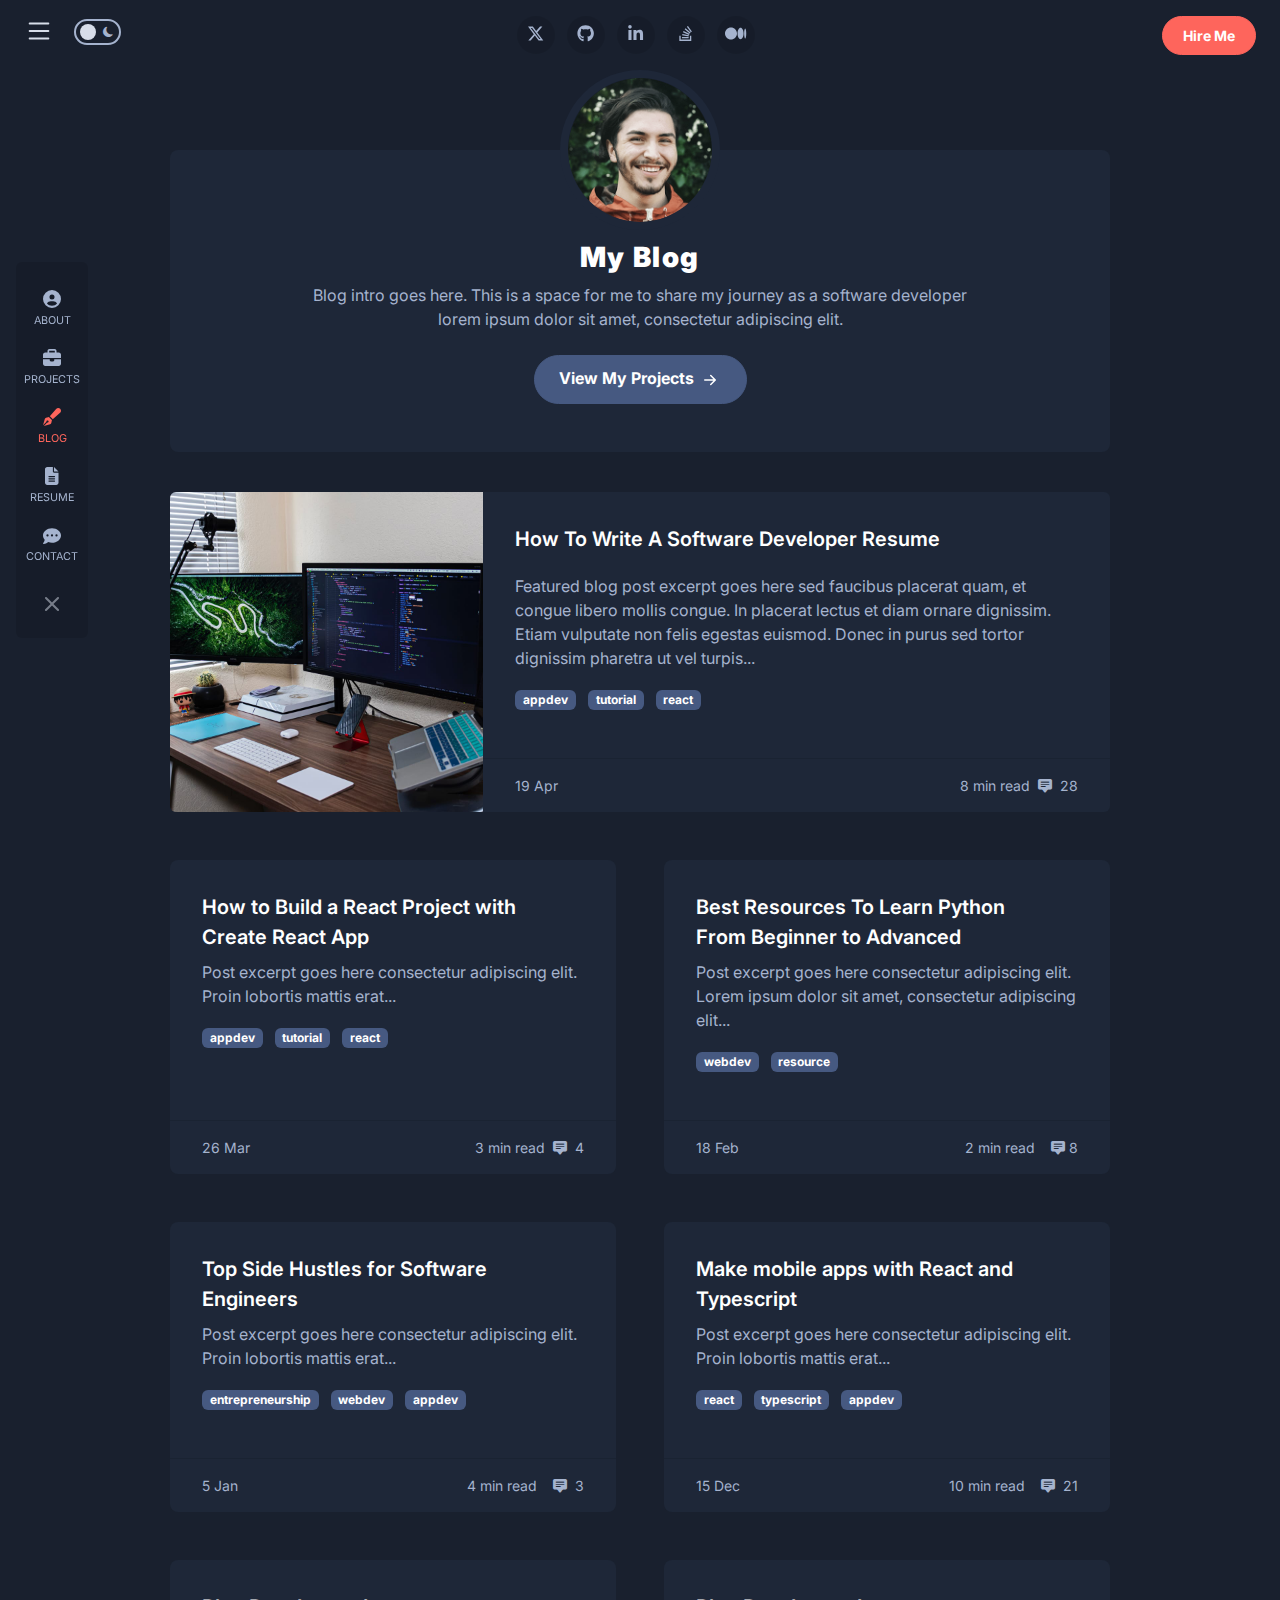
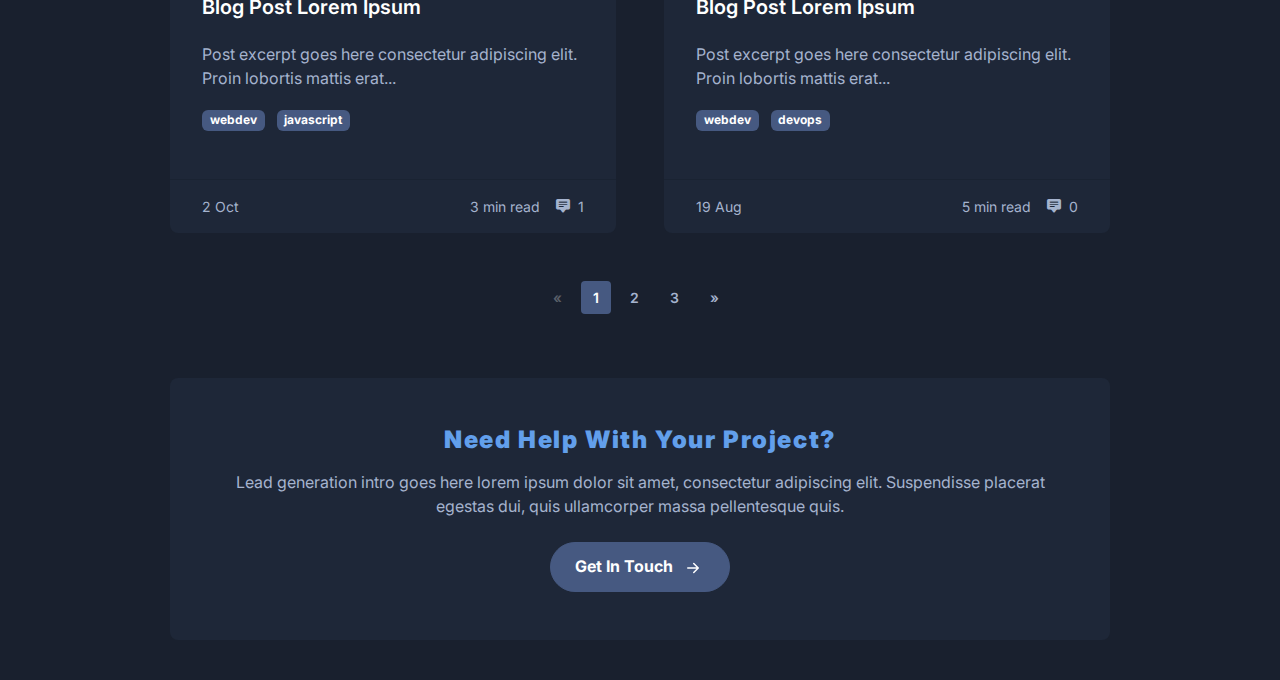
==== commit 5ee8b2f0: "changed the content" ====
--- a/blog-home.html
+++ b/blog-home.html
@@ -392,9 +392,7 @@
 	
 	<!--//container-->
 	
-	<footer class="footer text-center py-4">
-		<small class="copyright">Template Copyright &copy; <a href="themes.3rdwavemedia.html" target="_blank">3rd Wave Media</a></small>
-	</footer>
+
 	
 	<!-- *****CONFIGURE STYLE (REMOVE ON YOUR PRODUCTION SITE)****** -->  
 	<div id="config-panel" class="config-panel config-panel-hide d-none d-lg-block">
